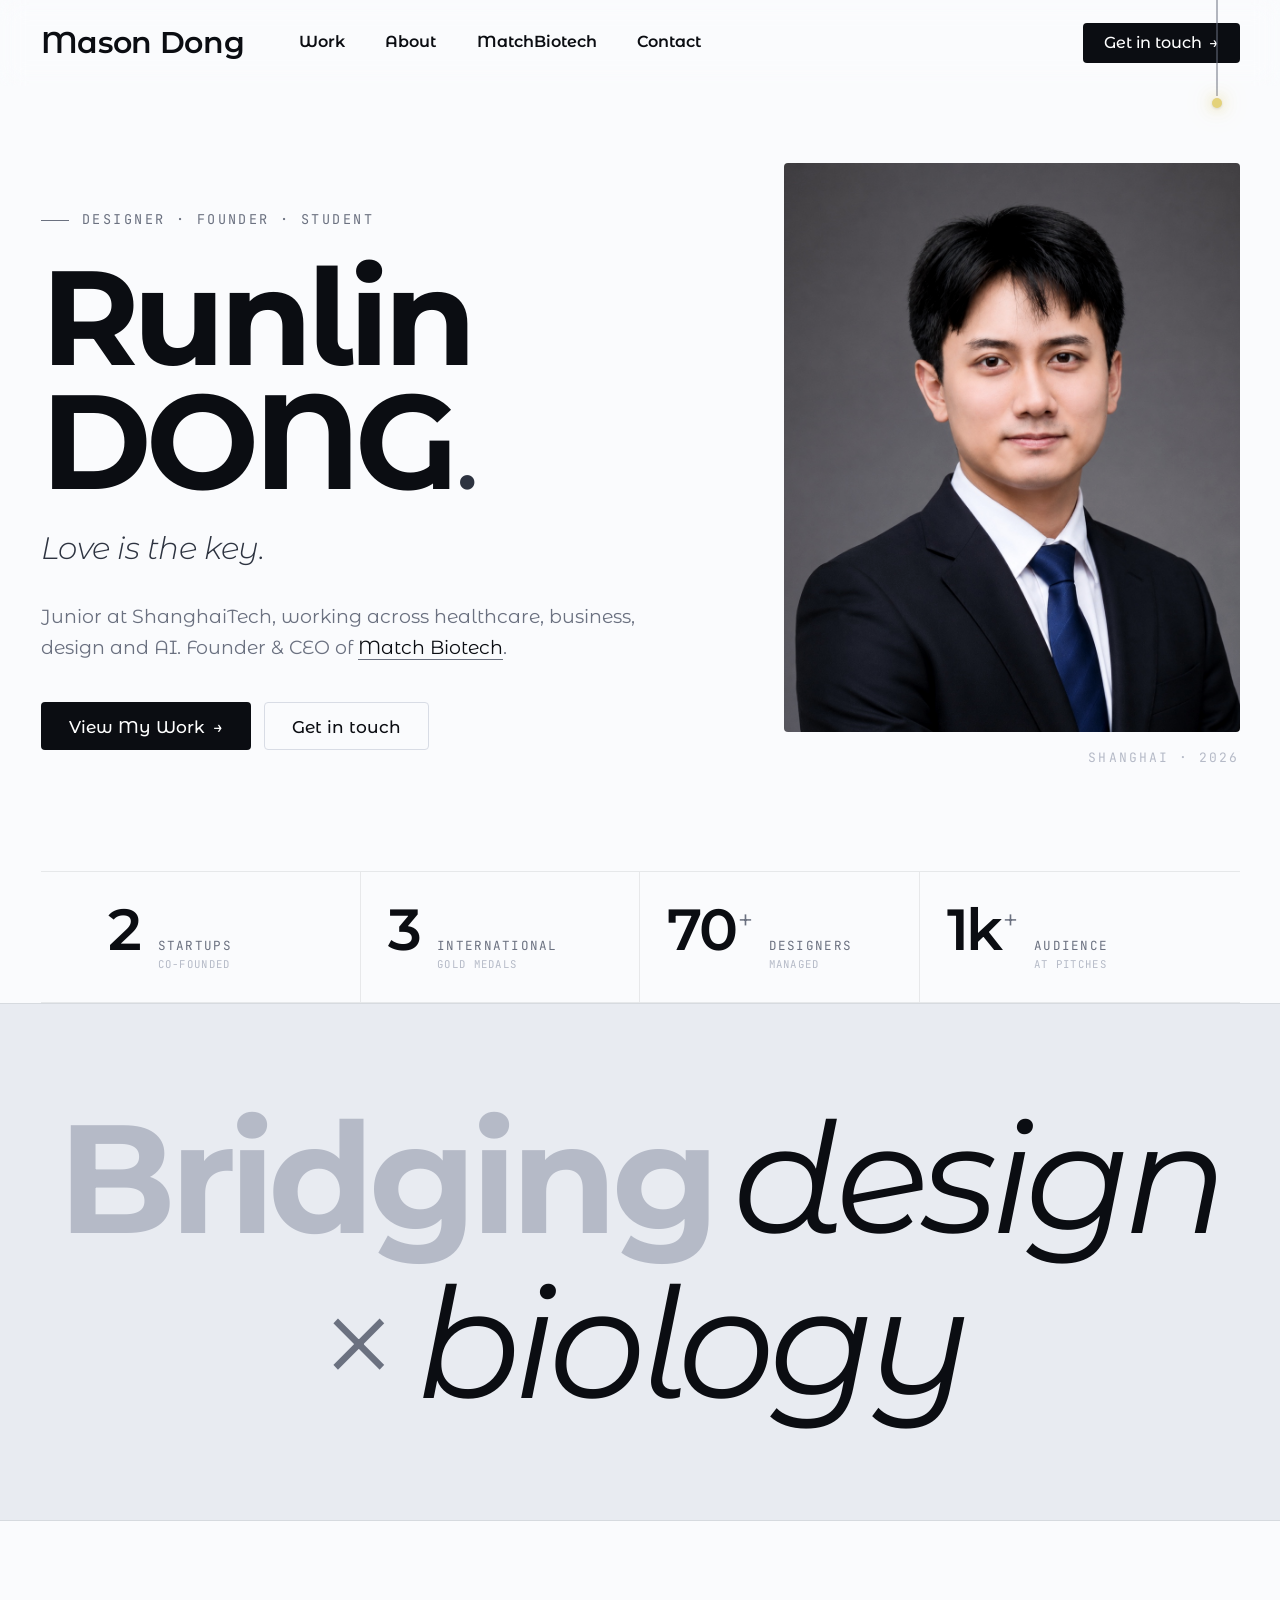
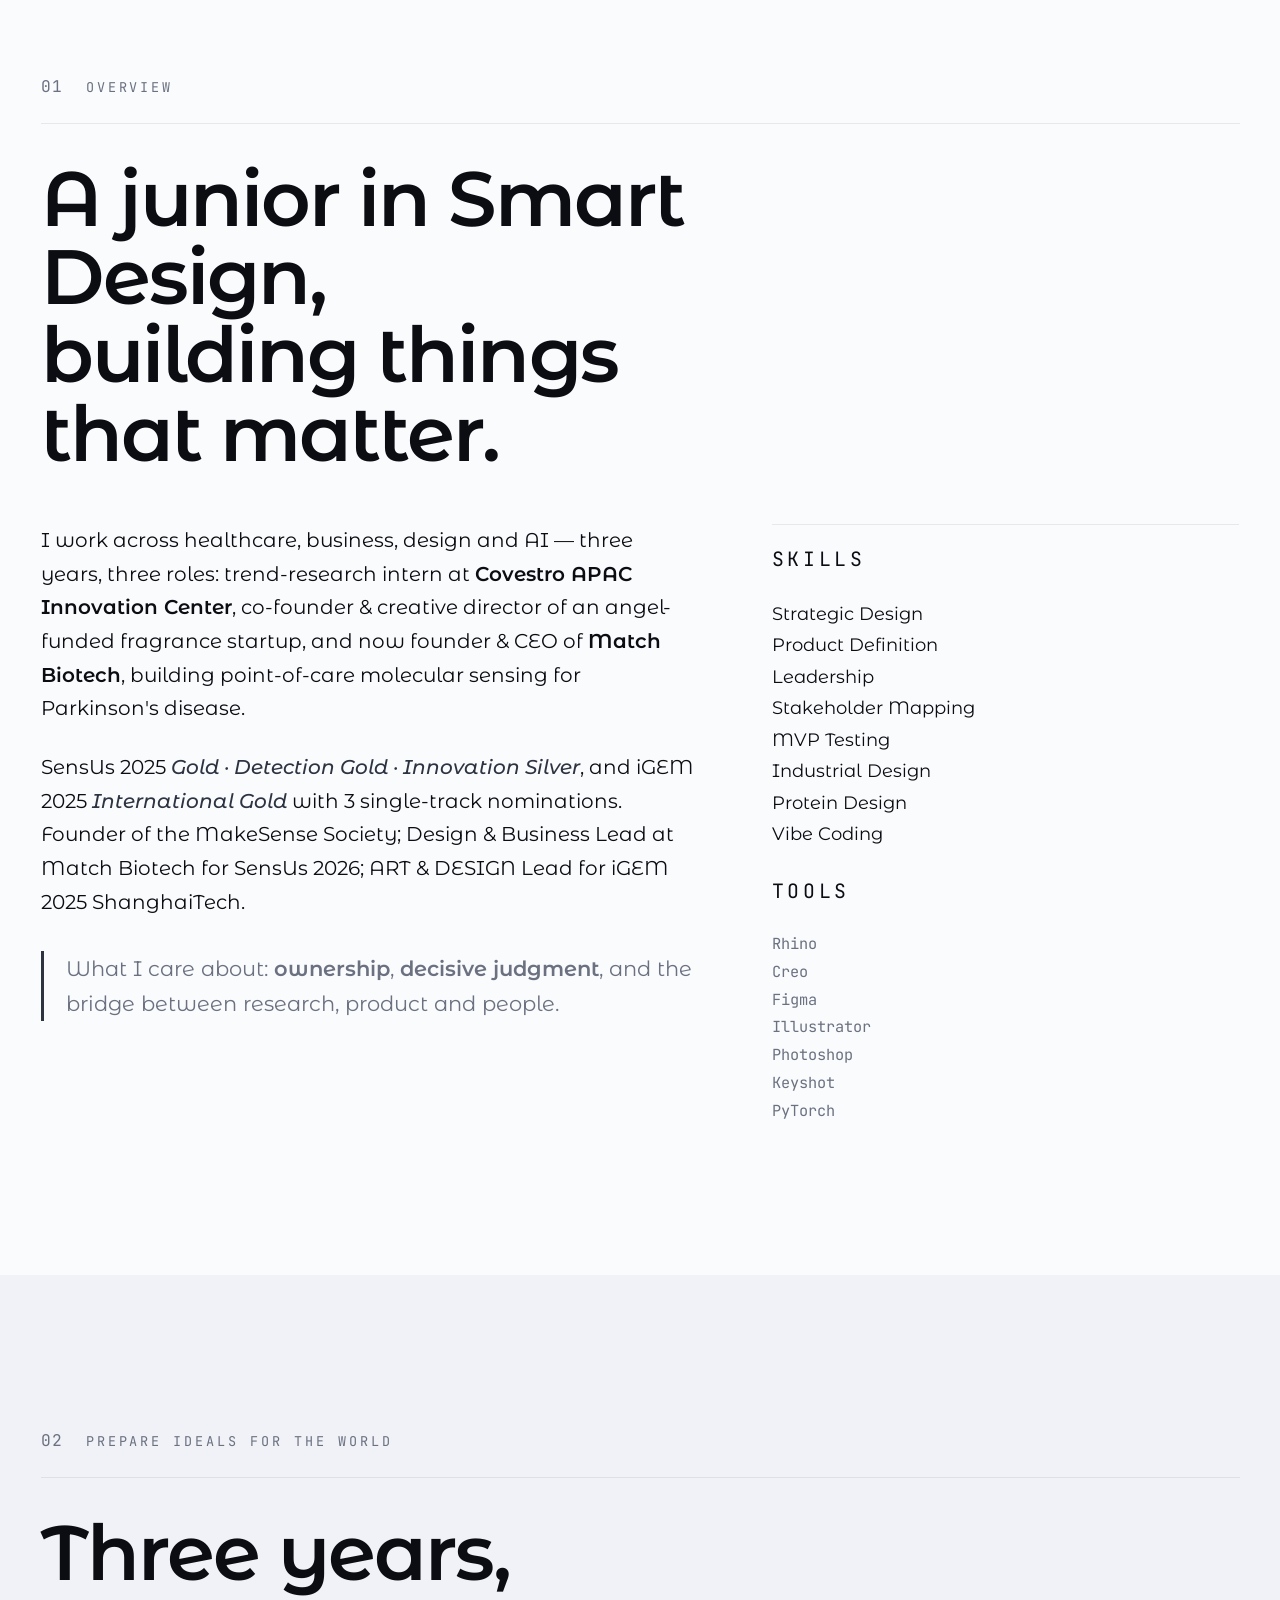
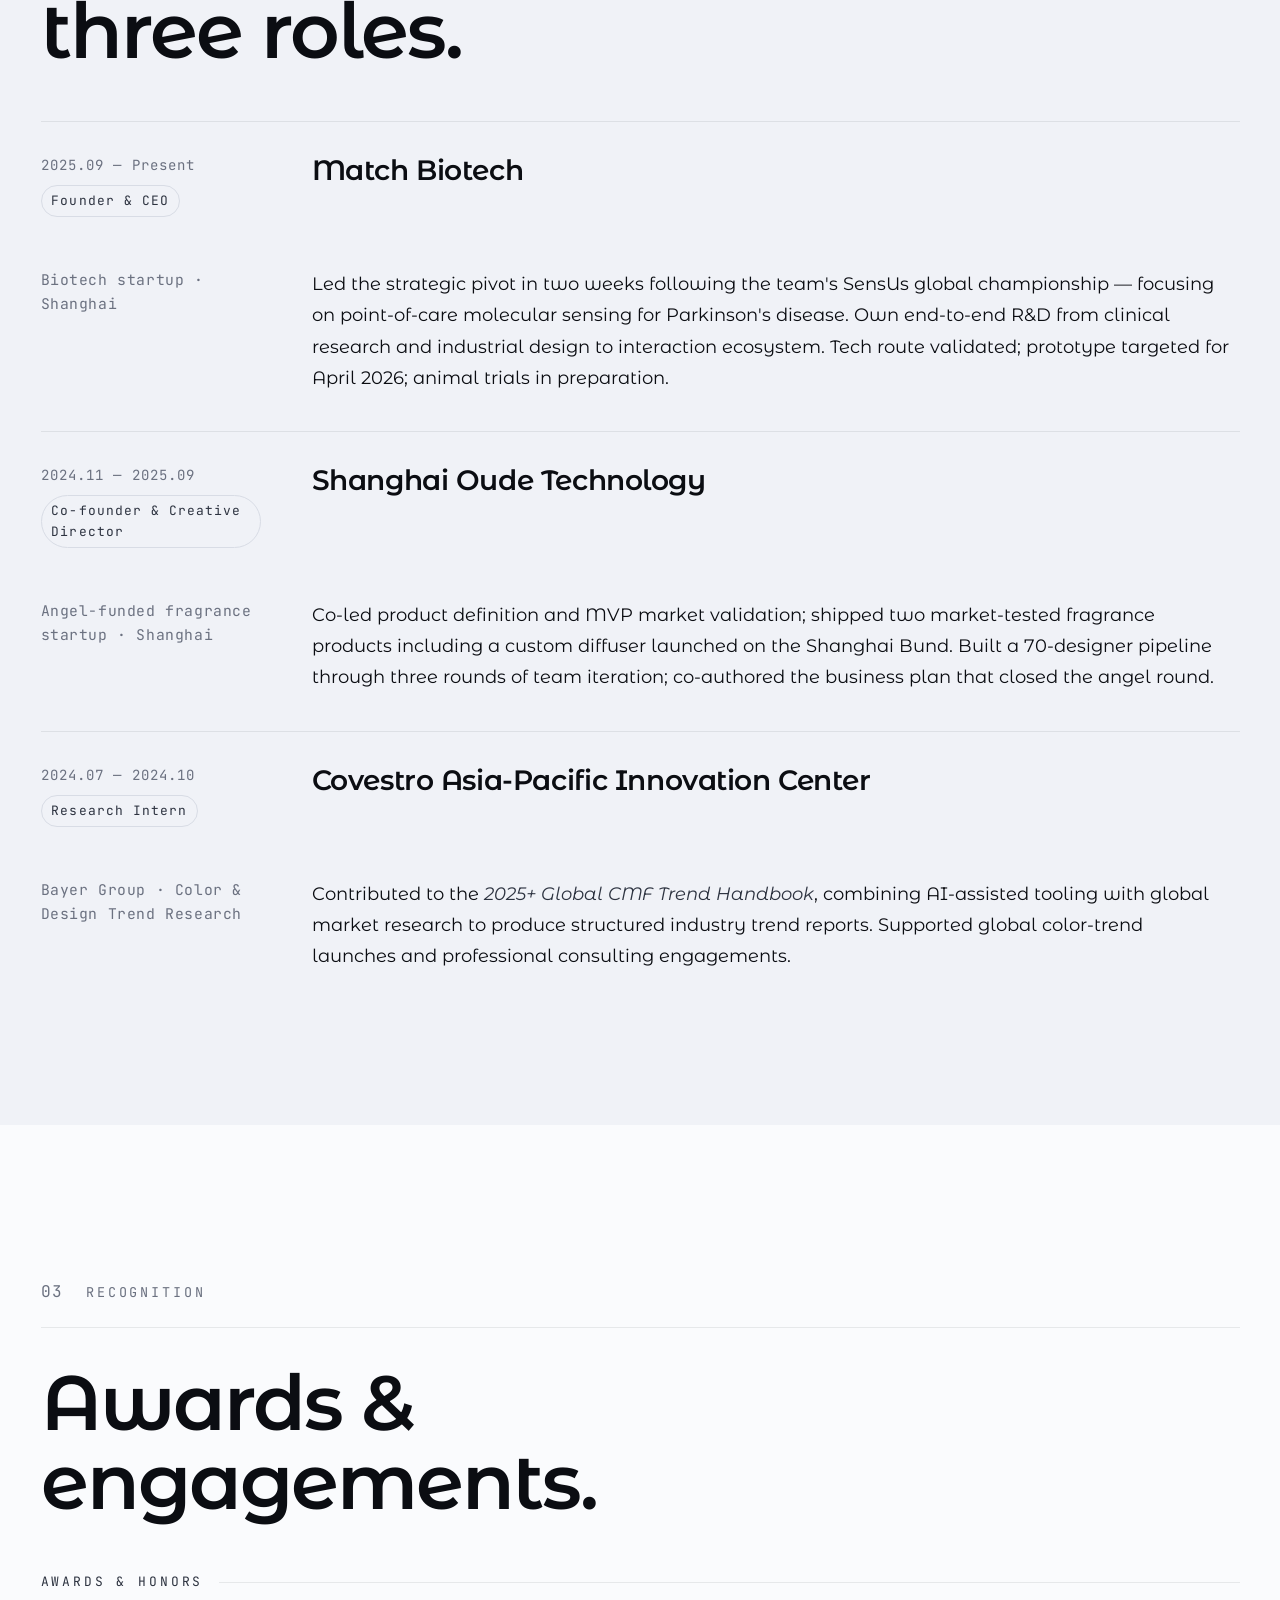
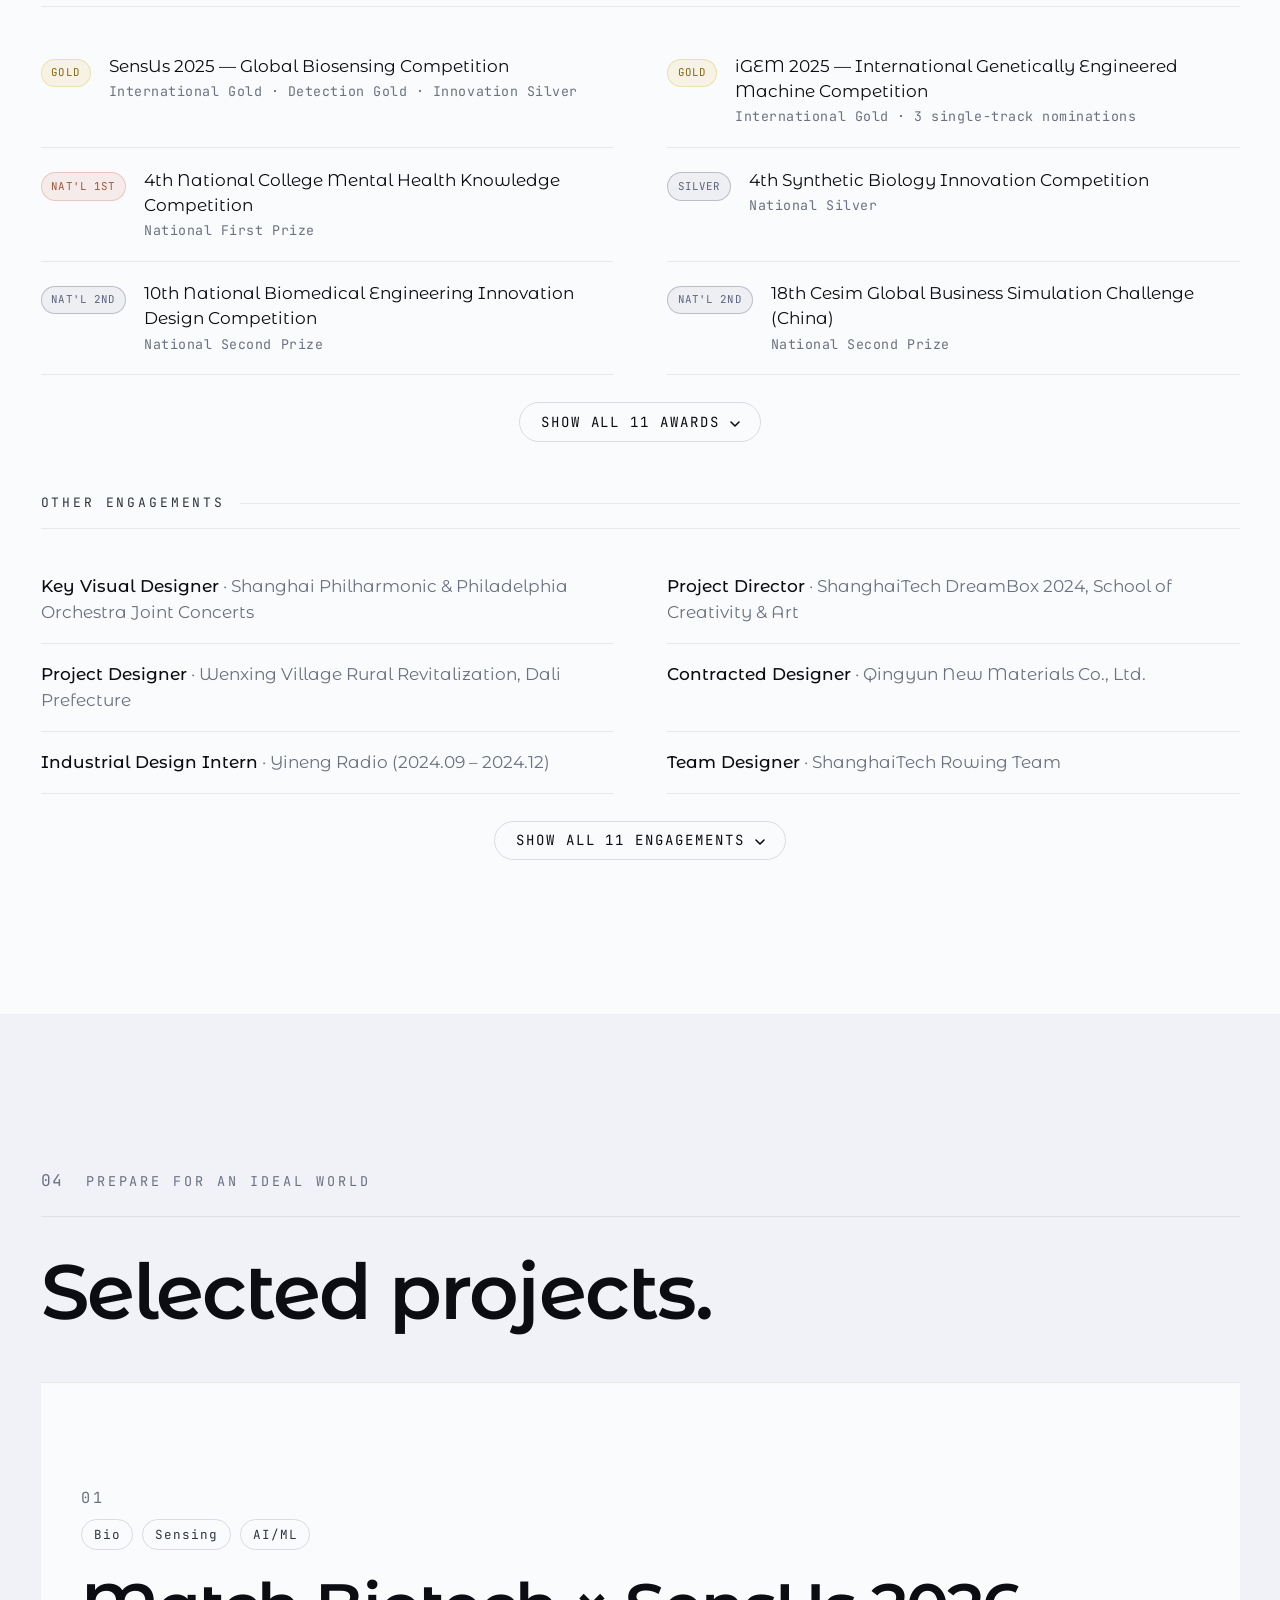
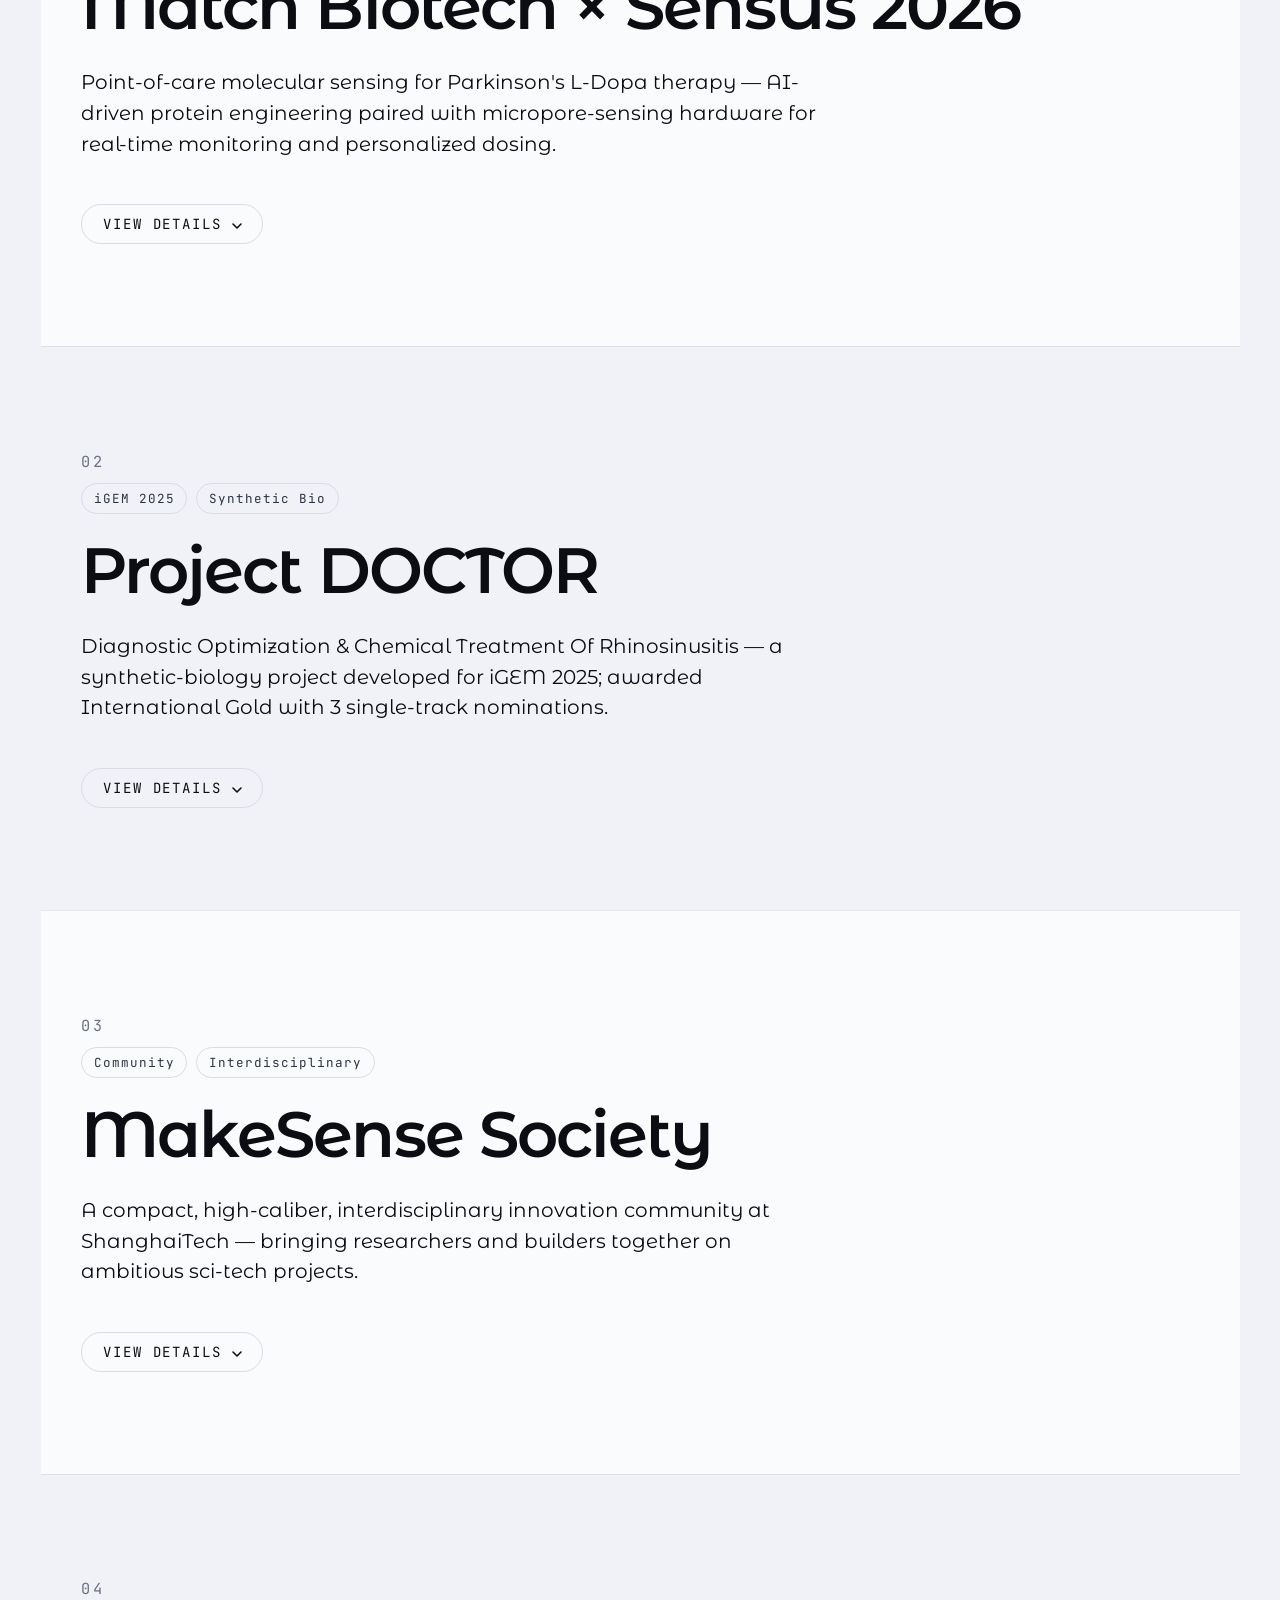
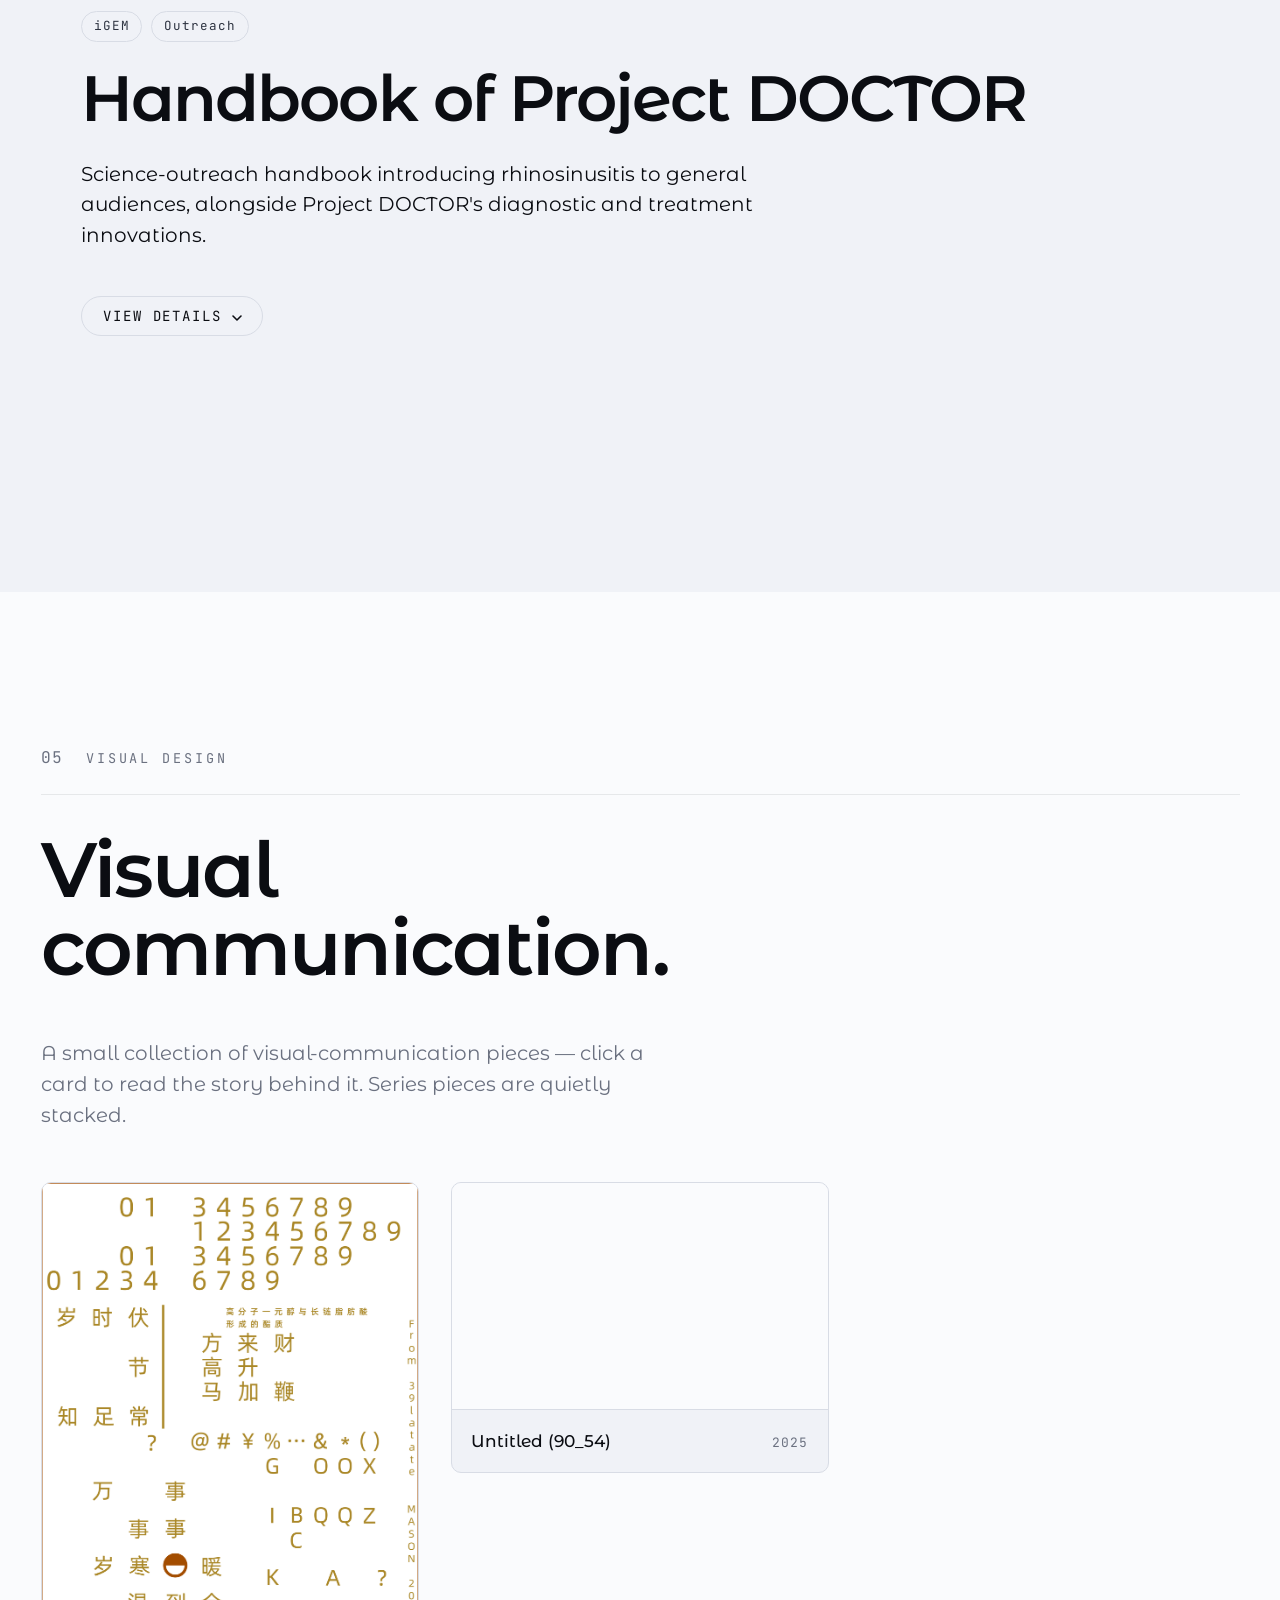
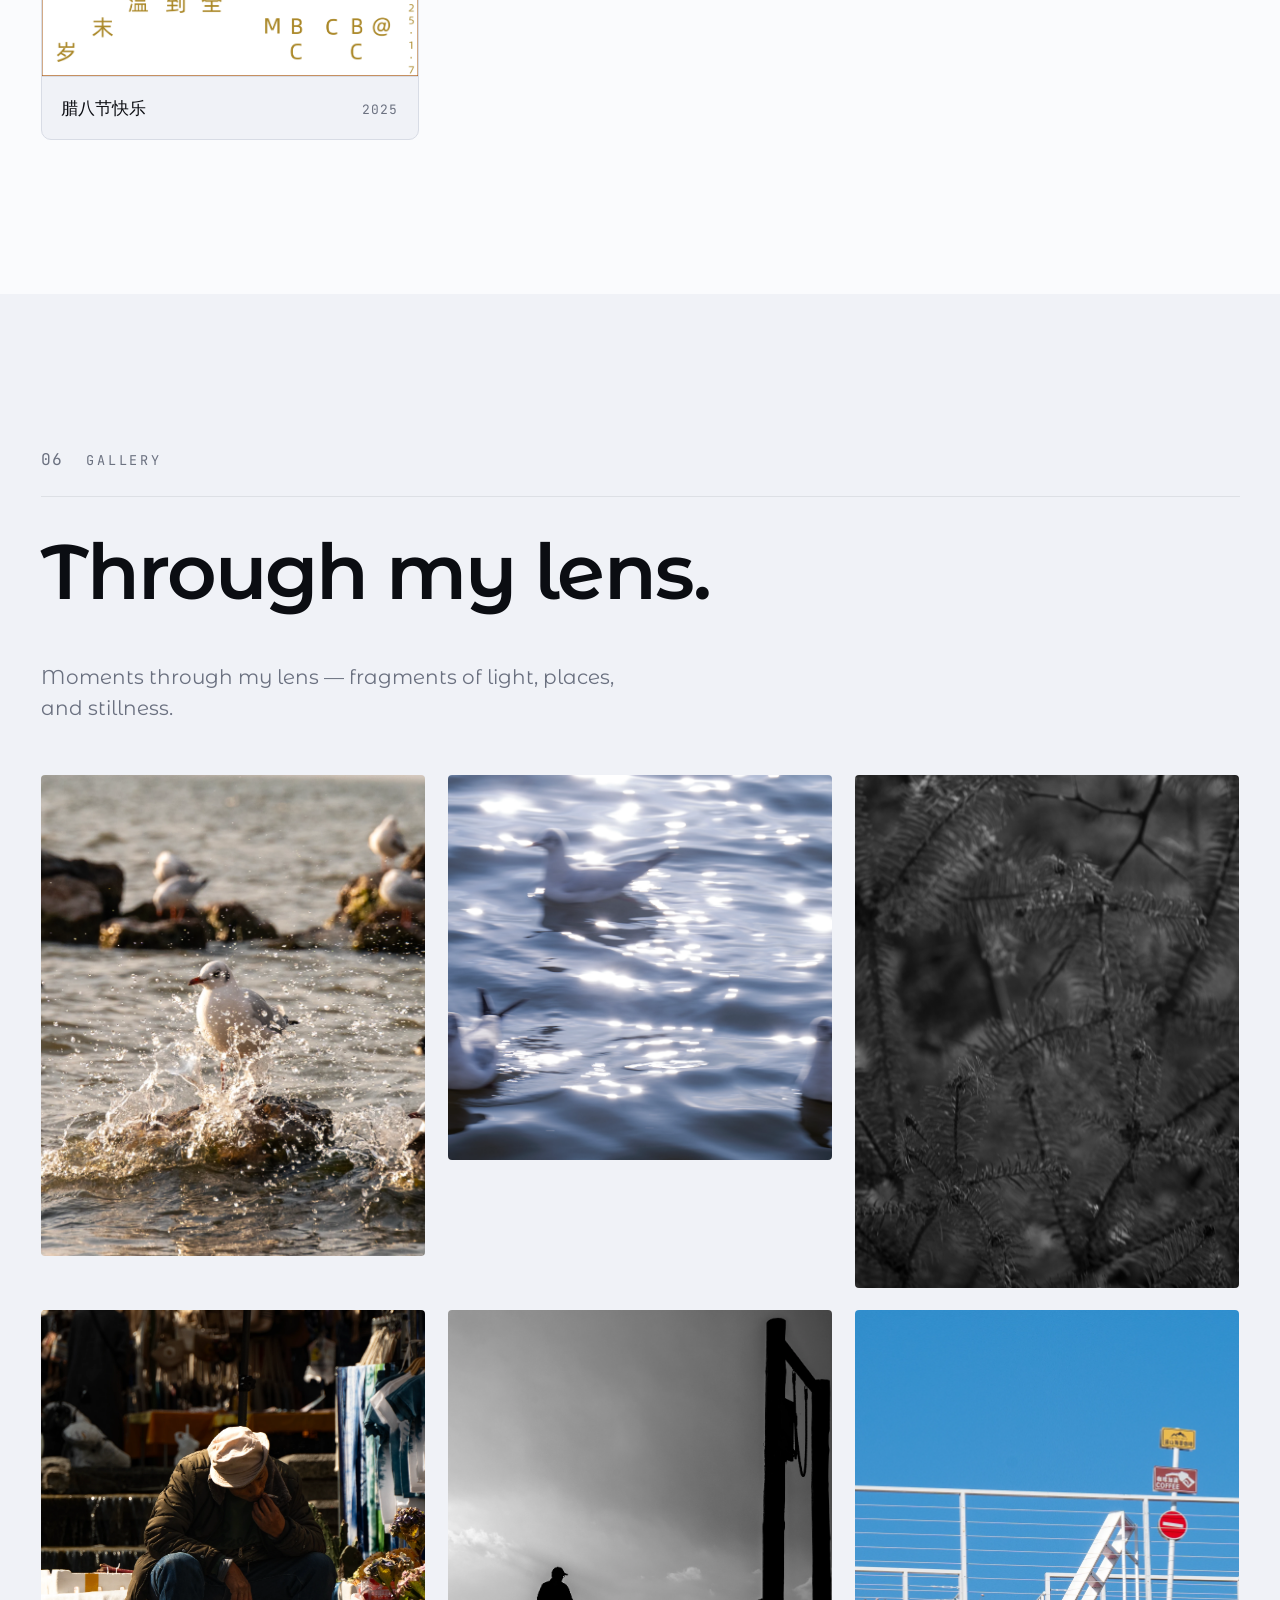
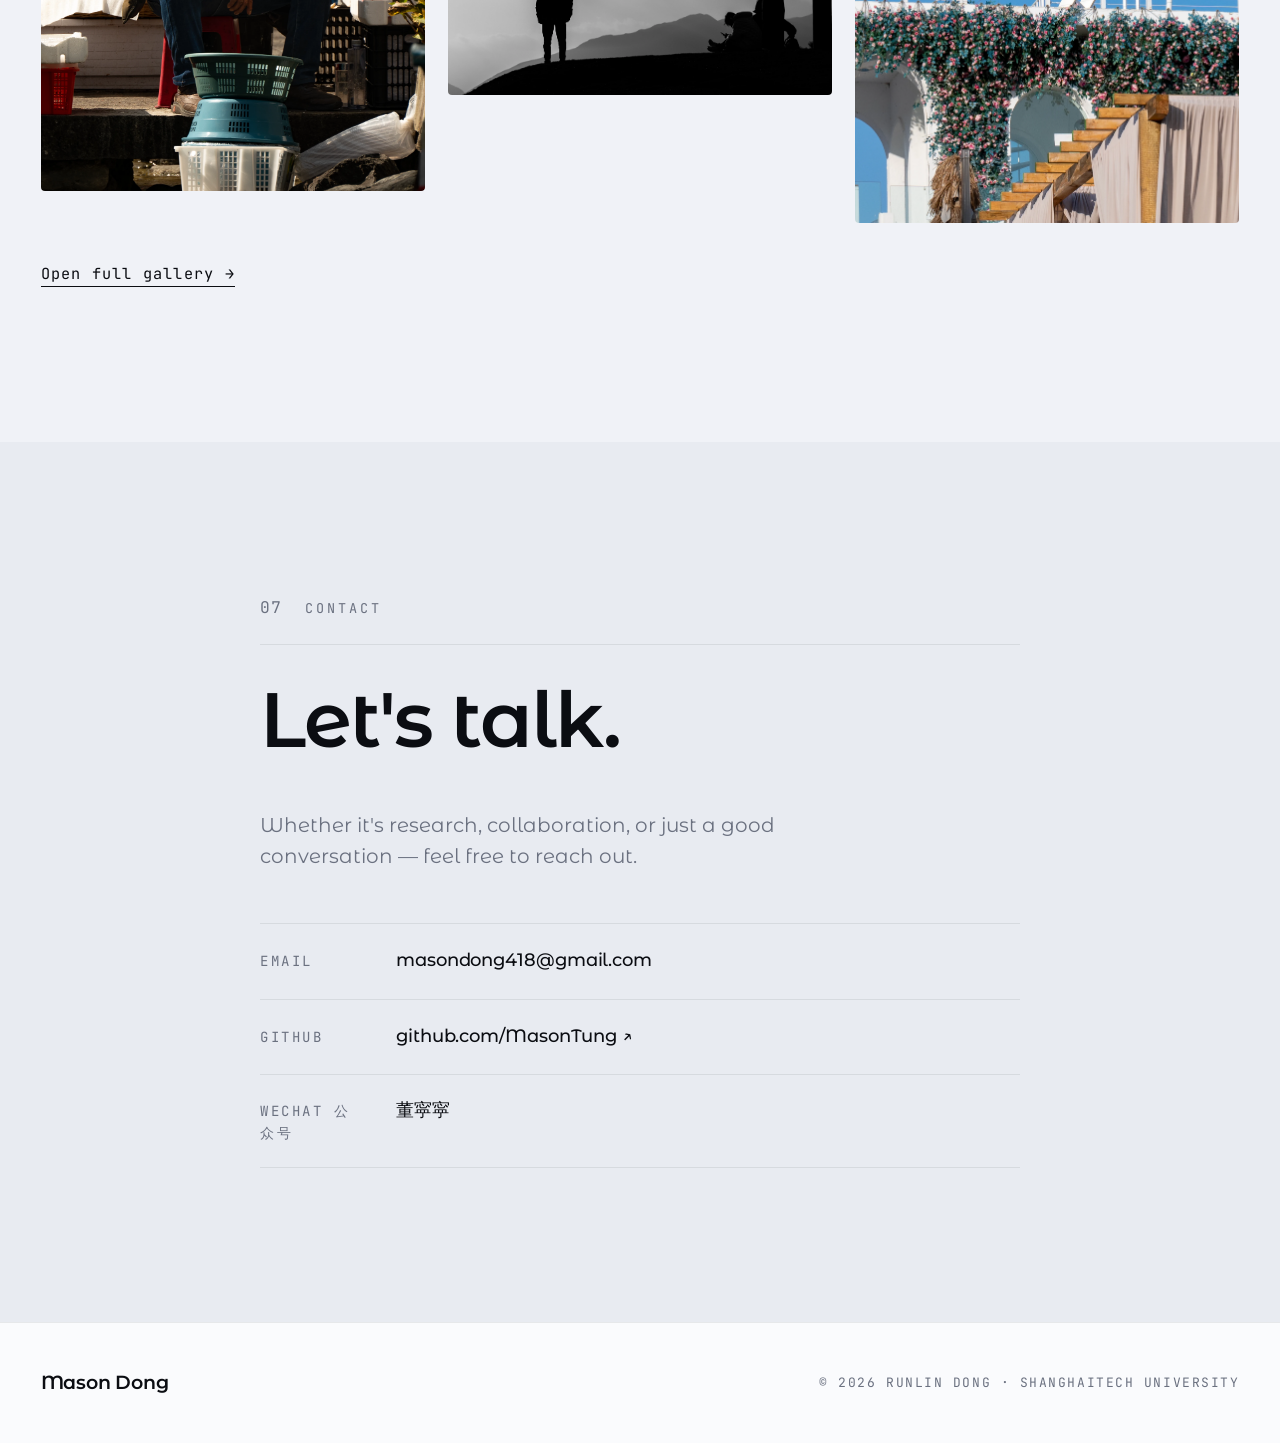
==== index.html @ 2402ae2a "refactor: remove page-load reveal overlay and update chapter labels in index.html and styles - Elimi" ====
<!DOCTYPE html>
<html lang="en">
<head>
  <meta charset="UTF-8" />
  <meta name="viewport" content="width=device-width, initial-scale=1.0" />
  <title>Runlin DONG · Mason Dong</title>
  <link rel="icon" type="image/svg+xml" href="favicon.svg" />
  <link rel="preconnect" href="https://fonts.googleapis.com" />
  <link rel="preconnect" href="https://fonts.gstatic.com" crossorigin />
  <link rel="stylesheet" href="https://fonts.googleapis.com/css2?family=Montserrat:ital,wght@0,300;0,400;0,500;0,600;0,700;0,800;1,400;1,500;1,600&family=JetBrains+Mono:wght@400;500&display=swap" />
  <link rel="stylesheet" href="style.css" />
  <script>
    // Inline so it applies before <body> parses → no theme flash on load.
    // Order: stored preference → system preference → default 'dark'.
    (function () {
      var stored;
      try { stored = localStorage.getItem('theme'); } catch (_) {}
      var theme = stored
        || (window.matchMedia && window.matchMedia('(prefers-color-scheme: light)').matches ? 'light' : 'dark');
      document.documentElement.setAttribute('data-theme', theme);
    })();
  </script>
</head>
<body>

  <!-- Navigation -->
  <nav class="nav">
    <div class="nav-inner">
      <a href="noah-style-demo.html" class="nav-logo" title="Switch to minimal view">Mason Dong</a>

      <div class="nav-groups" id="nav-groups">
        <div class="nav-group nav-dropdown">
          <span class="nav-group-label" tabindex="0" aria-haspopup="true">Work</span>
          <ul class="nav-group-links">
            <li><a href="#work">Projects</a></li>
            <li><a href="#visual-design">Visual Design</a></li>
            <li><a href="#gallery">Gallery</a></li>
          </ul>
        </div>
        <div class="nav-group nav-dropdown">
          <span class="nav-group-label" tabindex="0" aria-haspopup="true">About</span>
          <ul class="nav-group-links">
            <li><a href="#about">Bio</a></li>
            <li><a href="#experience">Experience</a></li>
          </ul>
        </div>
        <a href="https://matchbiotech.com/" target="_blank" rel="noopener" class="nav-toplink">MatchBiotech</a>
        <a href="#contact" class="nav-toplink">Contact</a>
      </div>

      <div class="nav-actions">
        <a href="#contact" class="nav-cta">Get in touch <span aria-hidden="true">→</span></a>
        <button class="nav-toggle" id="nav-toggle" type="button"
                aria-label="Toggle menu" aria-expanded="false" aria-controls="nav-groups">
          <span class="nav-toggle-bars" aria-hidden="true"><span></span><span></span><span></span></span>
        </button>
      </div>
    </div>
  </nav>

  <!-- Pull-chain light switch — fixed top-right; click to toggle theme -->
  <button class="pull-chain" id="theme-toggle" type="button" aria-label="Toggle day/night mode">
    <span class="pull-chain-line" aria-hidden="true"></span>
    <span class="pull-chain-bead" aria-hidden="true"></span>
  </button>

  <!-- HERO: Asymmetric — left text dominant, right image bleed -->
  <section class="hero">
    <div class="hero-grid">
      <div class="hero-left">
        <p class="eyebrow">Designer · Founder · Student</p>
        <h1 class="hero-name">Runlin<br/>DONG<span class="hero-name-mark">.</span></h1>
        <p class="hero-tagline">Love is the key.</p>
        <p class="hero-sub">Junior at ShanghaiTech, working across healthcare, business, design and AI. Founder &amp; CEO of <a href="https://matchbiotech.com/" target="_blank" rel="noopener">Match Biotech</a>.</p>
        <div class="hero-actions">
          <a href="#work" class="btn-primary">View My Work <span>→</span></a>
          <a href="#contact" class="btn-ghost">Get in touch</a>
        </div>
      </div>
      <div class="hero-right">
        <div class="hero-photo-frame">
          <img src="mason-tung-avatar.jpg" alt="Runlin DONG" loading="eager" />
        </div>
        <p class="hero-photo-caption">Shanghai · 2026</p>
      </div>
    </div>

    <!-- Spec rail: real hard metrics -->
    <aside class="spec-rail" aria-label="At a glance">
      <div class="spec">
        <span class="spec-value">2</span>
        <span class="spec-label">Startups<br/><em>co-founded</em></span>
      </div>
      <div class="spec">
        <span class="spec-value">3</span>
        <span class="spec-label">International<br/><em>gold medals</em></span>
      </div>
      <div class="spec">
        <span class="spec-value">70<sup>+</sup></span>
        <span class="spec-label">Designers<br/><em>managed</em></span>
      </div>
      <div class="spec">
        <span class="spec-value">1k<sup>+</sup></span>
        <span class="spec-label">Audience<br/><em>at pitches</em></span>
      </div>
    </aside>
  </section>

  <!-- OVERSIZE WORDMARK MOMENT -->
  <section class="wordmark-strip" aria-hidden="true">
    <p class="wordmark"><span>Bridging</span> <em>design</em> <span>×</span> <em>biology</em></p>
  </section>

  <!-- 01 / OVERVIEW (About) -->
  <section class="chapter" id="about">
    <div class="chapter-inner">
      <header class="chapter-head">
        <p class="chapter-num">01</p>
        <p class="chapter-label">Overview</p>
      </header>
      <h2 class="chapter-title">A junior in Smart Design,<br/>building things that matter.</h2>
      <div class="chapter-body-grid">
        <div>
          <p>I work across healthcare, business, design and AI — three years, three roles: trend-research intern at <strong>Covestro APAC Innovation Center</strong>, co-founder &amp; creative director of an angel-funded fragrance startup, and now founder &amp; CEO of <strong>Match Biotech</strong>, building point-of-care molecular sensing for Parkinson's disease.</p>
          <p>SensUs 2025 <em>Gold · Detection Gold · Innovation Silver</em>, and iGEM 2025 <em>International Gold</em> with 3 single-track nominations. Founder of the MakeSense Society; Design &amp; Business Lead at Match Biotech for SensUs 2026; ART &amp; DESIGN Lead for iGEM 2025 ShanghaiTech.</p>
          <p class="chapter-coda">What I care about: <strong>ownership</strong>, <strong>decisive judgment</strong>, and the bridge between research, product and people.</p>
        </div>
        <aside class="chapter-sidebar">
          <p class="sidebar-label">Skills</p>
          <ul class="sidebar-list">
            <li>Strategic Design</li>
            <li>Product Definition</li>
            <li>Leadership</li>
            <li>Stakeholder Mapping</li>
            <li>MVP Testing</li>
            <li>Industrial Design</li>
            <li>Protein Design</li>
            <li>Vibe Coding</li>
          </ul>
          <p class="sidebar-label">Tools</p>
          <ul class="sidebar-list sidebar-list-mono">
            <li>Rhino</li>
            <li>Creo</li>
            <li>Figma</li>
            <li>Illustrator</li>
            <li>Photoshop</li>
            <li>Keyshot</li>
            <li>PyTorch</li>
          </ul>
        </aside>
      </div>
    </div>
  </section>

  <!-- 02 / EXPERIENCE -->
  <section class="chapter chapter-alt" id="experience">
    <div class="chapter-inner">
      <header class="chapter-head">
        <p class="chapter-num">02</p>
        <p class="chapter-label">Prepare ideals for the world</p>
      </header>
      <h2 class="chapter-title">Three years,<br/>three roles.</h2>

      <ol class="exp-timeline">
        <li class="exp-item">
          <div class="exp-meta">
            <span class="exp-date">2025.09 — Present</span>
            <span class="exp-tag">Founder &amp; CEO</span>
          </div>
          <h3 class="exp-org">Match Biotech</h3>
          <p class="exp-where">Biotech startup · Shanghai</p>
          <p class="exp-desc">Led the strategic pivot in two weeks following the team's SensUs global championship — focusing on point-of-care molecular sensing for Parkinson's disease. Own end-to-end R&amp;D from clinical research and industrial design to interaction ecosystem. Tech route validated; prototype targeted for April 2026; animal trials in preparation.</p>
        </li>
        <li class="exp-item">
          <div class="exp-meta">
            <span class="exp-date">2024.11 — 2025.09</span>
            <span class="exp-tag">Co-founder &amp; Creative Director</span>
          </div>
          <h3 class="exp-org">Shanghai Oude Technology</h3>
          <p class="exp-where">Angel-funded fragrance startup · Shanghai</p>
          <p class="exp-desc">Co-led product definition and MVP market validation; shipped two market-tested fragrance products including a custom diffuser launched on the Shanghai Bund. Built a 70-designer pipeline through three rounds of team iteration; co-authored the business plan that closed the angel round.</p>
        </li>
        <li class="exp-item">
          <div class="exp-meta">
            <span class="exp-date">2024.07 — 2024.10</span>
            <span class="exp-tag">Research Intern</span>
          </div>
          <h3 class="exp-org">Covestro Asia-Pacific Innovation Center</h3>
          <p class="exp-where">Bayer Group · Color &amp; Design Trend Research</p>
          <p class="exp-desc">Contributed to the <em>2025+ Global CMF Trend Handbook</em>, combining AI-assisted tooling with global market research to produce structured industry trend reports. Supported global color-trend launches and professional consulting engagements.</p>
        </li>
      </ol>
    </div>
  </section>

  <!-- 03 / RECOGNITION (Awards + Other Engagements) -->
  <section class="chapter" id="recognition">
    <div class="chapter-inner">
      <header class="chapter-head">
        <p class="chapter-num">03</p>
        <p class="chapter-label">Recognition</p>
      </header>
      <h2 class="chapter-title">Awards &amp;<br/>engagements.</h2>

      <!-- Awards -->
      <div class="sub-block" data-auto-collapse>
        <p class="sub-label">Awards &amp; Honors</p>
        <ul class="awards-list">
          <li><span class="medal medal-gold">Gold</span><div class="award-body"><p class="award-name">SensUs 2025 — Global Biosensing Competition</p><p class="award-meta">International Gold &middot; Detection Gold &middot; Innovation Silver</p></div></li>
          <li><span class="medal medal-gold">Gold</span><div class="award-body"><p class="award-name">iGEM 2025 — International Genetically Engineered Machine Competition</p><p class="award-meta">International Gold &middot; 3 single-track nominations</p></div></li>
          <li><span class="medal medal-first">Nat'l 1st</span><div class="award-body"><p class="award-name">4th National College Mental Health Knowledge Competition</p><p class="award-meta">National First Prize</p></div></li>
          <li><span class="medal medal-silver">Silver</span><div class="award-body"><p class="award-name">4th Synthetic Biology Innovation Competition</p><p class="award-meta">National Silver</p></div></li>
          <li><span class="medal medal-second">Nat'l 2nd</span><div class="award-body"><p class="award-name">10th National Biomedical Engineering Innovation Design Competition</p><p class="award-meta">National Second Prize</p></div></li>
          <li><span class="medal medal-second">Nat'l 2nd</span><div class="award-body"><p class="award-name">18th Cesim Global Business Simulation Challenge (China)</p><p class="award-meta">National Second Prize</p></div></li>
        </ul>
        <div class="collapse awards-list-more" id="awards-more">
          <div class="collapse-inner">
            <ul class="awards-list awards-list--continued">
              <li><span class="medal medal-second">Nat'l 2nd</span><div class="award-body"><p class="award-name">2025 National Youth Cup Art &amp; Design Competition</p><p class="award-meta">National Second Prize</p></div></li>
              <li><span class="medal medal-second">2nd</span><div class="award-body"><p class="award-name">7th ShanghaiTech Innovation &amp; Entrepreneurship Competition</p><p class="award-meta">Second Prize + 2 &times; Honorable Mention</p></div></li>
              <li><span class="medal medal-top">Top 3</span><div class="award-body"><p class="award-name">1st Qingyun National College Design Competition</p><p class="award-meta">Top 3 Finalist</p></div></li>
              <li><span class="medal medal-other">5th</span><div class="award-body"><p class="award-name">2025 Shanghai Open Rowing</p><p class="award-meta">Men's 8+ 4.2 km Pursuit &middot; 5th place</p></div></li>
              <li><span class="medal medal-other">Hon.</span><div class="award-body"><p class="award-name">ShanghaiTech Innovation &amp; Entrepreneurship Sci-pop Competition</p><p class="award-meta">Honorable Mention</p></div></li>
            </ul>
          </div>
        </div>
        <div class="collapse-toggle-row">
          <button type="button" class="collapse-toggle" data-collapse-toggle
                  aria-controls="awards-more" aria-expanded="false">
            <span data-label-collapsed>Show all 11 awards</span>
            <span data-label-expanded>Show fewer</span>
            <span class="collapse-toggle-chevron" aria-hidden="true">
              <svg viewBox="0 0 12 12" width="12" height="12" fill="none" stroke="currentColor" stroke-width="1.6" stroke-linecap="round" stroke-linejoin="round"><polyline points="2 4 6 8 10 4"/></svg>
            </span>
          </button>
        </div>
      </div>

      <!-- Other Engagements -->
      <div class="sub-block" data-auto-collapse>
        <p class="sub-label">Other Engagements</p>
        <ul class="other-list">
          <li><span>Key Visual Designer</span> &middot; Shanghai Philharmonic &amp; Philadelphia Orchestra Joint Concerts</li>
          <li><span>Project Director</span> &middot; ShanghaiTech DreamBox 2024, School of Creativity &amp; Art</li>
          <li><span>Project Designer</span> &middot; Wenxing Village Rural Revitalization, Dali Prefecture</li>
          <li><span>Contracted Designer</span> &middot; Qingyun New Materials Co., Ltd.</li>
          <li><span>Industrial Design Intern</span> &middot; Yineng Radio (2024.09 – 2024.12)</li>
          <li><span>Team Designer</span> &middot; ShanghaiTech Rowing Team</li>
        </ul>
        <div class="collapse other-list-more" id="other-more">
          <div class="collapse-inner">
            <ul class="other-list other-list--continued">
              <li><span>League Branch Secretary</span> &middot; Dadao College Joint 2023 Cohort (2024 Shanghai Outstanding League Branch)</li>
              <li><span>Research Grant Recipient</span> &middot; ShanghaiTech "Future Materials Innovation Class"</li>
              <li><span>Future Catalyst Program · Participant</span> &middot; Shanghai Bank × ShanghaiTech Innovation Incubator</li>
              <li><span>Public Speaking &amp; Executive Presentations</span> &middot; audiences from dozens to 1,000+, top pitch score on multiple occasions</li>
              <li><span>Student Representative</span> &middot; College of Creativity &amp; Art Opening Ceremony (2023, 2024)</li>
            </ul>
          </div>
        </div>
        <div class="collapse-toggle-row">
          <button type="button" class="collapse-toggle" data-collapse-toggle
                  aria-controls="other-more" aria-expanded="false">
            <span data-label-collapsed>Show all 11 engagements</span>
            <span data-label-expanded>Show fewer</span>
            <span class="collapse-toggle-chevron" aria-hidden="true">
              <svg viewBox="0 0 12 12" width="12" height="12" fill="none" stroke="currentColor" stroke-width="1.6" stroke-linecap="round" stroke-linejoin="round"><polyline points="2 4 6 8 10 4"/></svg>
            </span>
          </button>
        </div>
      </div>
    </div>
  </section>

  <!-- 04 / SELECTED WORK — chapter format per project -->
  <section class="chapter chapter-alt" id="work">
    <div class="chapter-inner">
      <header class="chapter-head">
        <p class="chapter-num">04</p>
        <p class="chapter-label">Prepare for an ideal world</p>
      </header>
      <h2 class="chapter-title">Selected projects.</h2>
    </div>

    <!-- Project 01: Match Biotech -->
    <article class="project">
      <div class="project-inner">
        <p class="project-num">01</p>
        <p class="project-tags"><span>Bio</span><span>Sensing</span><span>AI/ML</span></p>
        <h3 class="project-title">Match Biotech × SensUs 2026</h3>
        <p class="project-lede">Point-of-care molecular sensing for Parkinson's L-Dopa therapy — AI-driven protein engineering paired with micropore-sensing hardware for real-time monitoring and personalized dosing.</p>
        <button type="button" class="project-expand" data-collapse-toggle
                aria-controls="proj-01-detail" aria-expanded="false">
          <span data-label-collapsed>View details</span>
          <span data-label-expanded>Hide details</span>
          <span class="project-expand-chevron" aria-hidden="true">
            <svg viewBox="0 0 12 12" width="12" height="12" fill="none" stroke="currentColor" stroke-width="1.6" stroke-linecap="round" stroke-linejoin="round"><polyline points="2 4 6 8 10 4"/></svg>
          </span>
        </button>
        <div class="collapse project-detail-wrap" id="proj-01-detail">
          <div class="collapse-inner">
            <div class="project-meta">
              <div><span class="meta-label">Role</span><span class="meta-value">Founder &amp; CEO</span></div>
              <div><span class="meta-label">Year</span><span class="meta-value">2025–</span></div>
              <div><span class="meta-label">Status</span><span class="meta-value">Prototype Apr 2026</span></div>
              <div><span class="meta-label">Link</span><a class="meta-value" href="https://matchbiotech.com/" target="_blank" rel="noopener">matchbiotech.com →</a></div>
            </div>
            <div class="project-gallery project-gallery-2">
              <div class="proj-img proj-placeholder">
                <span class="proj-placeholder-label">Prototype · placeholder</span>
              </div>
              <div class="proj-img proj-placeholder proj-placeholder-alt">
                <span class="proj-placeholder-label">Team · placeholder</span>
              </div>
            </div>
          </div>
        </div>
      </div>
    </article>

    <!-- Project 02: Project DOCTOR -->
    <article class="project project-alt">
      <div class="project-inner">
        <p class="project-num">02</p>
        <p class="project-tags"><span>iGEM 2025</span><span>Synthetic Bio</span></p>
        <h3 class="project-title">Project DOCTOR</h3>
        <p class="project-lede">Diagnostic Optimization &amp; Chemical Treatment Of Rhinosinusitis — a synthetic-biology project developed for iGEM 2025; awarded International Gold with 3 single-track nominations.</p>
        <button type="button" class="project-expand" data-collapse-toggle
                aria-controls="proj-02-detail" aria-expanded="false">
          <span data-label-collapsed>View details</span>
          <span data-label-expanded>Hide details</span>
          <span class="project-expand-chevron" aria-hidden="true">
            <svg viewBox="0 0 12 12" width="12" height="12" fill="none" stroke="currentColor" stroke-width="1.6" stroke-linecap="round" stroke-linejoin="round"><polyline points="2 4 6 8 10 4"/></svg>
          </span>
        </button>
        <div class="collapse project-detail-wrap" id="proj-02-detail">
          <div class="collapse-inner">
            <div class="project-meta">
              <div><span class="meta-label">Role</span><span class="meta-value">ART &amp; DESIGN Lead</span></div>
              <div><span class="meta-label">Year</span><span class="meta-value">2025</span></div>
              <div><span class="meta-label">Award</span><span class="meta-value">International Gold</span></div>
              <div><span class="meta-label">Link</span><a class="meta-value" href="https://2025.igem.wiki/shanghaitech-china/index.html" target="_blank" rel="noopener">2025.igem.wiki →</a></div>
            </div>
            <div class="project-gallery project-gallery-2">
              <div class="proj-img proj-placeholder">
                <span class="proj-placeholder-label">Wiki cover · placeholder</span>
              </div>
              <div class="proj-img proj-placeholder proj-placeholder-alt">
                <span class="proj-placeholder-label">Team photo · placeholder</span>
              </div>
            </div>
          </div>
        </div>
      </div>
    </article>

    <!-- Project 03: MakeSense Society -->
    <article class="project">
      <div class="project-inner">
        <p class="project-num">03</p>
        <p class="project-tags"><span>Community</span><span>Interdisciplinary</span></p>
        <h3 class="project-title">MakeSense Society</h3>
        <p class="project-lede">A compact, high-caliber, interdisciplinary innovation community at ShanghaiTech — bringing researchers and builders together on ambitious sci-tech projects.</p>
        <button type="button" class="project-expand" data-collapse-toggle
                aria-controls="proj-03-detail" aria-expanded="false">
          <span data-label-collapsed>View details</span>
          <span data-label-expanded>Hide details</span>
          <span class="project-expand-chevron" aria-hidden="true">
            <svg viewBox="0 0 12 12" width="12" height="12" fill="none" stroke="currentColor" stroke-width="1.6" stroke-linecap="round" stroke-linejoin="round"><polyline points="2 4 6 8 10 4"/></svg>
          </span>
        </button>
        <div class="collapse project-detail-wrap" id="proj-03-detail">
          <div class="collapse-inner">
            <div class="project-meta">
              <div><span class="meta-label">Role</span><span class="meta-value">Founder</span></div>
              <div><span class="meta-label">Year</span><span class="meta-value">2025–</span></div>
              <div><span class="meta-label">Members</span><span class="meta-value">Interdisciplinary</span></div>
              <div><span class="meta-label">Link</span><a class="meta-value" href="https://www.sohu.com/a/934091809_121124378" target="_blank" rel="noopener">Coverage →</a></div>
            </div>
          </div>
        </div>
      </div>
    </article>

    <!-- Project 04: Handbook -->
    <article class="project project-alt">
      <div class="project-inner">
        <p class="project-num">04</p>
        <p class="project-tags"><span>iGEM</span><span>Outreach</span></p>
        <h3 class="project-title">Handbook of Project DOCTOR</h3>
        <p class="project-lede">Science-outreach handbook introducing rhinosinusitis to general audiences, alongside Project DOCTOR's diagnostic and treatment innovations.</p>
        <button type="button" class="project-expand" data-collapse-toggle
                aria-controls="proj-04-detail" aria-expanded="false">
          <span data-label-collapsed>View details</span>
          <span data-label-expanded>Hide details</span>
          <span class="project-expand-chevron" aria-hidden="true">
            <svg viewBox="0 0 12 12" width="12" height="12" fill="none" stroke="currentColor" stroke-width="1.6" stroke-linecap="round" stroke-linejoin="round"><polyline points="2 4 6 8 10 4"/></svg>
          </span>
        </button>
        <div class="collapse project-detail-wrap" id="proj-04-detail">
          <div class="collapse-inner">
            <div class="project-meta">
              <div><span class="meta-label">Role</span><span class="meta-value">Editorial &amp; Design</span></div>
              <div><span class="meta-label">Year</span><span class="meta-value">2025</span></div>
              <div><span class="meta-label">Format</span><span class="meta-value">PDF handbook</span></div>
              <div><span class="meta-label">Link</span><a class="meta-value" href="#" target="_blank" rel="noopener">Read →</a></div>
            </div>
          </div>
        </div>
      </div>
    </article>
  </section>

  <!-- 05 / VISUAL DESIGN -->
  <section class="chapter" id="visual-design">
    <div class="chapter-inner">
      <header class="chapter-head">
        <p class="chapter-num">05</p>
        <p class="chapter-label">Visual Design</p>
      </header>
      <h2 class="chapter-title">Visual<br/>communication.</h2>
      <p class="chapter-lede">A small collection of visual-communication pieces — click a card to read the story behind it. Series pieces are quietly stacked.</p>

      <div class="vd-grid" id="vd-grid">
        <article class="vd-item">
          <button class="vd-thumb" type="button" aria-expanded="false">
            <img src="Visual%20Design/%E8%85%8A%E5%85%AB%E8%8A%82%E5%BF%AB%E4%B9%90.png" alt="腊八节快乐"
                 width="6871" height="8993" loading="lazy" decoding="async" />
            <span class="vd-caption">
              <span class="vd-title">腊八节快乐</span>
              <span class="vd-year">2025</span>
            </span>
          </button>
          <script type="application/json" class="vd-data">{
            "title": "腊八节快乐",
            "year": "2025",
            "meta": "Designer · Self-initiated · Holiday Key Visual",
            "brief": "A warm, traditional take on Laba Festival — a steamed-bowl typographic poster honoring the eight-grain harvest.",
            "body": [
              "Laba (腊八) is the eighth day of the twelfth lunar month, traditionally celebrated with a porridge of eight grains. The poster reframes that ritual as an editorial type composition: warm earthy palette, ceremonial centering, restrained ornament.",
              "Goal was to feel both grounded and contemporary — modern Chinese typography that still nods to folk craft. Custom kerning on the title; small auxiliary marks reference steam, grain, and ladle."
            ]
          }</script>
        </article>

        <article class="vd-item">
          <button class="vd-thumb" type="button" aria-expanded="false">
            <img src="Visual%20Design/90_54-1.png" alt="Visual Design 90_54"
                 width="2700" height="1620" loading="lazy" decoding="async" />
            <span class="vd-caption">
              <span class="vd-title">Untitled (90_54)</span>
              <span class="vd-year">2025</span>
            </span>
          </button>
          <script type="application/json" class="vd-data">{
            "title": "Untitled (90_54)",
            "year": "2025",
            "meta": "Designer · Personal Study · Poster",
            "brief": "Replace with a one-sentence summary of what this piece is about.",
            "body": [
              "First paragraph: context — what was the brief, the occasion, or the question that started this piece?",
              "Second paragraph: process — references, iterations, what was tried and discarded.",
              "Third paragraph: outcome — what the final piece does, where it lived, and how it was received."
            ]
          }</script>
        </article>
      </div>

      <!--
        TIP — to turn any piece into a multi-chapter series, replace its
        <script type="application/json"> with the schema below. The card
        automatically gets the stacked-paper effect and the expand panel
        renders each chapter in turn:

        {
          "title": "Series Title",
          "year": "2025",
          "meta": "Designer · Series · 3 chapters",
          "brief": "One-sentence summary of the whole series.",
          "chapters": [
            { "image": "Visual%20Design/ch1.png",
              "alt": "Chapter 1",
              "title": "Ch.01 — Subtitle",
              "body": ["paragraph 1", "paragraph 2"] },
            { "image": "Visual%20Design/ch2.png",
              "alt": "Chapter 2",
              "title": "Ch.02 — Subtitle",
              "body": ["paragraph 1"] }
          ]
        }
      -->
    </div>
  </section>

  <!-- 06 / GALLERY -->
  <section class="chapter chapter-alt" id="gallery">
    <div class="chapter-inner">
      <header class="chapter-head">
        <p class="chapter-num">06</p>
        <p class="chapter-label">Gallery</p>
      </header>
      <h2 class="chapter-title">Through my lens.</h2>
      <p class="chapter-lede">Moments through my lens — fragments of light, places, and stillness.</p>

      <div class="gallery-grid">
        <figure><img src="Gallery/DSC_1375.webp" alt="" loading="lazy" /></figure>
        <figure><img src="Gallery/29-1.webp" alt="" loading="lazy" /></figure>
        <figure><img src="Gallery/30-1.webp" alt="" loading="lazy" /></figure>
        <figure><img src="Gallery/31-1.webp" alt="" loading="lazy" /></figure>
        <figure><img src="Gallery/32-1.webp" alt="" loading="lazy" /></figure>
        <figure><img src="Gallery/33-1.webp" alt="" loading="lazy" /></figure>
      </div>

      <p class="chapter-cta-row">
        <a href="#" class="link-arrow">Open full gallery →</a>
      </p>
    </div>
  </section>

  <!-- 07 / CONTACT -->
  <section class="chapter chapter-contact" id="contact">
    <div class="chapter-inner chapter-inner-narrow">
      <header class="chapter-head">
        <p class="chapter-num">07</p>
        <p class="chapter-label">Contact</p>
      </header>
      <h2 class="chapter-title">Let's talk.</h2>
      <p class="chapter-lede">Whether it's research, collaboration, or just a good conversation — feel free to reach out.</p>

      <ul class="contact-list">
        <li><span class="contact-label">Email</span><a href="mailto:masondong418@gmail.com">masondong418@gmail.com</a></li>
        <li><span class="contact-label">GitHub</span><a href="https://github.com/MasonTung" target="_blank" rel="noopener">github.com/MasonTung ↗</a></li>
        <li>
          <span class="contact-label">WeChat 公众号</span>
          <button type="button" class="contact-link contact-wechat" data-wechat="董寜寜" title="Click to copy">
            董寜寜 <span class="contact-copy-hint" aria-hidden="true">click to copy</span>
          </button>
        </li>
      </ul>

      <div class="toast" id="toast" role="status" aria-live="polite"></div>
    </div>
  </section>

  <!-- Lightbox -->
  <div class="lightbox" id="lightbox" aria-hidden="true">
    <button class="lightbox-close" id="lightbox-close" aria-label="Close">&times;</button>
    <button class="lightbox-nav lightbox-prev" id="lightbox-prev" aria-label="Previous">
      <svg viewBox="0 0 24 24" fill="none" stroke="currentColor" stroke-width="2" stroke-linecap="round" stroke-linejoin="round" width="22" height="22">
        <polyline points="15 18 9 12 15 6"/>
      </svg>
    </button>
    <button class="lightbox-nav lightbox-next" id="lightbox-next" aria-label="Next">
      <svg viewBox="0 0 24 24" fill="none" stroke="currentColor" stroke-width="2" stroke-linecap="round" stroke-linejoin="round" width="22" height="22">
        <polyline points="9 18 15 12 9 6"/>
      </svg>
    </button>
    <figure class="lightbox-stage">
      <img src="" alt="" class="lightbox-img" id="lightbox-img" />
    </figure>
    <div class="lightbox-counter" id="lightbox-counter">1 / 1</div>
  </div>

  <!-- Footer -->
  <footer class="footer">
    <div class="footer-inner">
      <span class="footer-logo">Mason Dong</span>
      <span class="footer-meta">© 2026 Runlin DONG · ShanghaiTech University</span>
    </div>
  </footer>

  <script src="app.js" defer></script>
</body>
</html>
---- style.css ----
/* ===========================
   DEMO LAYOUT — Opal-style redesign
   Self-contained. Does not depend on style.css.
=========================== */

*, *::before, *::after { box-sizing: border-box; margin: 0; padding: 0; }

:root {
  /* Cool mono palette — same family as production but darkened a touch for chapter contrast */
  --bg:                 #0B0D12;
  --bg-alt:             #14171F;   /* +5% lift for chapter alternation */
  --bg-deep:            #060709;   /* deepest tone for wordmark strip */
  --surface:            #1A1D25;
  --border:             #2A2F3B;
  --border-soft:        rgba(255,255,255,0.06);
  --text:               #F4F6FA;
  --text-rgb:           244, 246, 250;
  --text-muted:         #8A91A2;
  --text-faint:         #4B5161;
  --accent:             #C7CDDB;
  --accent-rgb:         199, 205, 219;
  --accent-bright:      #FFFFFF;
  --on-accent-bright:   #0B0D12;

  --font-sans: 'Montserrat', 'Inter', 'Helvetica Neue', Arial, sans-serif;
  --font-mono: 'JetBrains Mono', 'Fira Code', monospace;

  --radius: 4px;
  --transition: 0.2s ease;

  /* Container widths — Opal scale */
  --w-wide:  1440px;
  --w-mid:   1100px;
  --w-narrow: 760px;

  /* Section vertical rhythm — generous like Opal */
  --pad-section-y: clamp(6rem, 12vw, 14rem);
}

[data-theme="light"] {
  --bg:                 #FAFBFD;
  --bg-alt:             #F0F2F7;
  --bg-deep:            #E8EBF1;
  --surface:            #FFFFFF;
  --border:             #D8DCE5;
  --border-soft:        rgba(11,13,18,0.08);
  --text:               #0B0D12;
  --text-rgb:           11, 13, 18;
  --text-muted:         #6B7180;
  --text-faint:         #B5BAC7;
  --accent:             #2D3340;
  --accent-rgb:         45, 51, 64;
  --accent-bright:      #0B0D12;
  --on-accent-bright:   #FFFFFF;
}

html {
  font-size: 112.5%;       /* 16 → 18px */
  scroll-behavior: smooth;
  scroll-padding-top: 110px;
}

/* Visible-only focus ring for keyboard users — pointer clicks stay clean */
:focus { outline: none; }
:focus-visible {
  outline: 2px solid var(--accent-bright);
  outline-offset: 3px;
  border-radius: 2px;
}
.btn-primary:focus-visible,
.btn-ghost:focus-visible,
.nav-cta:focus-visible {
  outline-offset: 4px;
}

/* Honor the user's motion preference globally */
@media (prefers-reduced-motion: reduce) {
  html { scroll-behavior: auto; }
  *, *::before, *::after {
    animation-duration: 0.001ms !important;
    animation-iteration-count: 1 !important;
    transition-duration: 0.001ms !important;
    scroll-behavior: auto !important;
  }
}

body {
  background: var(--bg);
  color: var(--text);
  font-family: var(--font-sans);
  font-size: 1rem;
  line-height: 1.6;
  font-weight: 400;
  -webkit-font-smoothing: antialiased;
  text-rendering: optimizeLegibility;
  font-feature-settings: "kern" 1, "liga" 1, "ss01" 1;
  transition: background-color 0.3s ease, color 0.3s ease;
}

a { color: inherit; text-decoration: none; }

img { max-width: 100%; display: block; }

/* ===========================
   Nav (Opal-style)
=========================== */
.nav {
  position: sticky;
  top: 0;
  z-index: 100;
  background: rgba(11, 13, 18, 0);
  backdrop-filter: blur(12px);
  -webkit-backdrop-filter: blur(12px);
  transition: background 0.3s ease, border-color 0.3s ease;
  border-bottom: 1px solid transparent;
}
.nav.scrolled {
  background: rgba(11, 13, 18, 0.78);
  border-bottom-color: var(--border-soft);
}
[data-theme="light"] .nav.scrolled {
  background: rgba(250, 251, 253, 0.92);
}

.nav-inner {
  max-width: var(--w-wide);
  margin: 0 auto;
  padding: 1.25rem 2.25rem;
  display: flex;
  align-items: center;
  gap: 3rem;
}

.nav-logo {
  font-size: 1.65rem;
  font-weight: 600;
  color: var(--text);
  letter-spacing: -0.01em;
  line-height: 1;
  white-space: nowrap;
  flex-shrink: 0;
  transition: opacity 0.2s ease;
}
.nav-logo:hover { opacity: 0.6; }

.nav-groups {
  display: flex;
  align-items: center;
  gap: 2.25rem;
}

.nav-group {
  position: relative;
  display: flex;
  flex-direction: column;
}

.nav-group-label,
.nav-toplink {
  font-size: 0.875rem;
  font-weight: 600;
  color: var(--text);
  line-height: 1.4;
  white-space: nowrap;
  cursor: pointer;
  transition: opacity var(--transition);
}
.nav-toplink:hover,
.nav-dropdown:hover .nav-group-label,
.nav-dropdown:focus-within .nav-group-label {
  opacity: 0.65;
}

/* Dropdown panel — hidden by default; pops down on hover/focus */
.nav-dropdown .nav-group-links {
  position: absolute;
  top: calc(100% + 0.6rem);
  left: -0.75rem;
  list-style: none;
  display: flex;
  flex-direction: column;
  min-width: 160px;
  padding: 0.55rem 0.85rem;
  background: rgba(11, 13, 18, 0.92);
  backdrop-filter: blur(14px);
  -webkit-backdrop-filter: blur(14px);
  border: 1px solid var(--border-soft);
  border-radius: var(--radius);
  box-shadow: 0 14px 32px -16px rgba(0, 0, 0, 0.55);
  opacity: 0;
  visibility: hidden;
  transform: translateY(-4px);
  transition: opacity 0.18s ease, transform 0.18s ease, visibility 0.18s;
  pointer-events: none;
}
[data-theme="light"] .nav-dropdown .nav-group-links {
  background: rgba(250, 251, 253, 0.95);
  box-shadow: 0 14px 32px -16px rgba(11, 13, 18, 0.18);
}

.nav-dropdown:hover .nav-group-links,
.nav-dropdown:focus-within .nav-group-links {
  opacity: 1;
  visibility: visible;
  transform: translateY(0);
  pointer-events: auto;
}

.nav-group-links a {
  display: inline-block;
  font-size: 0.875rem;
  height: 26px;
  line-height: 26px;
  color: var(--text);
  opacity: 0.6;
  transition: opacity var(--transition);
}
.nav-group-links a:hover { opacity: 1; }

.nav-actions {
  margin-left: auto;
  display: flex;
  align-items: center;
  gap: 0.55rem;
  flex-shrink: 0;
}

.nav-cta {
  display: inline-flex;
  align-items: center;
  height: 40px;
  padding: 0 1.1rem;
  font-size: 0.875rem;
  font-weight: 500;
  background: var(--accent-bright);
  color: var(--on-accent-bright);
  border: 1px solid transparent;
  border-radius: var(--radius);
  transition: all var(--transition);
}
.nav-cta:hover {
  background: transparent;
  color: var(--text);
  border-color: var(--text);
}
.nav-cta span { margin-left: 0.4rem; }

.nav-toggle {
  background: none;
  border: 1px solid var(--border);
  border-radius: var(--radius);
  color: var(--text-muted);
  cursor: pointer;
  width: 40px;
  height: 40px;
  display: flex;
  align-items: center;
  justify-content: center;
  transition: color var(--transition), border-color var(--transition);
}
.nav-toggle:hover { color: var(--text); border-color: var(--text-muted); }

/* ===========================
   Pull-chain light switch — hangs from the top-right of the viewport.
   Click pulls the bead down with a spring bounce; theme toggles mid-animation.
   In light mode the bead picks up a warm halo, suggesting the lamp is lit.
=========================== */
.pull-chain {
  position: fixed;
  top: 0;
  right: 2.75rem;
  z-index: 150;
  width: 28px;
  height: 118px;
  background: none;
  border: none;
  padding: 0;
  cursor: pointer;
  -webkit-tap-highlight-color: transparent;
}
.pull-chain-line {
  position: absolute;
  top: 0;
  left: 50%;
  width: 1px;
  height: 96px;
  background: var(--text-muted);
  transform: translateX(-50%);
  transform-origin: top center;
  transition: height 380ms cubic-bezier(0.34, 1.56, 0.64, 1),
              background-color var(--transition);
}
.pull-chain-bead {
  position: absolute;
  top: 98px;
  left: 50%;
  width: 10px;
  height: 10px;
  margin-left: -5px;
  border-radius: 50%;
  background: #E4D27A;
  box-shadow: 0 1px 3px rgba(0, 0, 0, 0.35);
  transition: top 380ms cubic-bezier(0.34, 1.56, 0.64, 1),
              transform var(--transition),
              box-shadow 600ms ease;
}
.pull-chain:hover .pull-chain-bead {
  transform: scale(1.18);
}
.pull-chain:hover .pull-chain-line {
  background: var(--text);
}
/* Active pull — bead drops, line stretches, then springs back */
.pull-chain.is-pulling .pull-chain-line { height: 116px; }
.pull-chain.is-pulling .pull-chain-bead { top: 118px; }

/* "Lamp on" in light mode — warm halo around the bead */
[data-theme="light"] .pull-chain-bead {
  box-shadow:
    0 0 14px rgba(228, 210, 122, 0.85),
    0 0 28px rgba(228, 210, 122, 0.45),
    0 1px 3px rgba(0, 0, 0, 0.15);
}
.pull-chain:focus-visible {
  outline: 2px solid var(--accent-bright);
  outline-offset: 4px;
  border-radius: 4px;
}

@media (max-width: 760px) {
  .pull-chain {
    right: 4.25rem;        /* clear the hamburger button */
    height: 92px;
  }
  .pull-chain-line { height: 72px; }
  .pull-chain-bead { top: 74px; }
  .pull-chain.is-pulling .pull-chain-line { height: 90px; }
  .pull-chain.is-pulling .pull-chain-bead { top: 92px; }
}

/* Hamburger — only visible on mobile (see breakpoint below) */
.nav-toggle { display: none; }
.nav-toggle-bars {
  width: 18px;
  height: 12px;
  position: relative;
  display: block;
}
.nav-toggle-bars span {
  position: absolute;
  left: 0;
  width: 100%;
  height: 1.5px;
  background: currentColor;
  transition: transform var(--transition), opacity var(--transition), top var(--transition);
}
.nav-toggle-bars span:nth-child(1) { top: 0; }
.nav-toggle-bars span:nth-child(2) { top: 50%; transform: translateY(-50%); }
.nav-toggle-bars span:nth-child(3) { top: 100%; transform: translateY(-100%); }
.nav-toggle[aria-expanded="true"] .nav-toggle-bars span:nth-child(1) {
  top: 50%; transform: translateY(-50%) rotate(45deg);
}
.nav-toggle[aria-expanded="true"] .nav-toggle-bars span:nth-child(2) { opacity: 0; }
.nav-toggle[aria-expanded="true"] .nav-toggle-bars span:nth-child(3) {
  top: 50%; transform: translateY(-50%) rotate(-45deg);
}

/* ===========================
   HERO — Asymmetric
=========================== */
.hero {
  position: relative;
  padding: clamp(3rem, 6vw, 6rem) 2.25rem 0;
  background: var(--bg);
}

.hero-grid {
  max-width: var(--w-wide);
  margin: 0 auto;
  display: flex;
  justify-content: space-between;
  align-items: flex-end;
  gap: 1.5rem;
  min-height: 70vh;
  padding-bottom: clamp(4rem, 8vw, 8rem);
}
.hero-left  { flex: 0 1 auto; max-width: 54%; }
.hero-right { flex: 0 1 auto; max-width: 38%; min-width: 240px; }

.hero-left {
  display: flex;
  flex-direction: column;
  gap: 1.4rem;
  padding-bottom: 1rem;
}

.eyebrow {
  font-family: var(--font-mono);
  font-size: 0.75rem;
  letter-spacing: 0.18em;
  text-transform: uppercase;
  color: var(--text-muted);
  display: flex;
  align-items: center;
  gap: 0.75rem;
}
.eyebrow::before {
  content: "";
  width: 28px;
  height: 1px;
  background: var(--text-muted);
}

.hero-name {
  font-size: clamp(4rem, 10.5vw, 9.5rem);
  font-weight: 700;
  line-height: 0.92;
  letter-spacing: -0.04em;
  color: var(--text);
}
.hero-name-mark {
  color: var(--accent);
  font-weight: 400;
}

.hero-tagline {
  font-size: clamp(1.4rem, 2.4vw, 2.1rem);
  font-style: italic;
  font-weight: 300;
  color: var(--accent);
  line-height: 1.25;
  letter-spacing: -0.015em;
}

.hero-sub {
  font-size: 1.05rem;
  line-height: 1.65;
  color: var(--text-muted);
  max-width: 32em;
  margin-top: 0.5rem;
}
.hero-sub a {
  color: var(--text);
  border-bottom: 1px solid var(--text-muted);
  transition: border-color var(--transition);
}
.hero-sub a:hover { border-color: var(--accent-bright); }

.hero-actions {
  display: flex;
  gap: 0.75rem;
  flex-wrap: wrap;
  margin-top: 0.75rem;
}

.btn-primary, .btn-ghost {
  display: inline-flex;
  align-items: center;
  gap: 0.5rem;
  height: 48px;
  padding: 0 1.5rem;
  font-size: 0.95rem;
  font-weight: 500;
  border-radius: var(--radius);
  border: 1px solid transparent;
  transition: all var(--transition);
}
.btn-primary {
  background: var(--accent-bright);
  color: var(--on-accent-bright);
}
.btn-primary:hover {
  background: transparent;
  color: var(--text);
  border-color: var(--text);
}
.btn-ghost {
  background: transparent;
  color: var(--text);
  border-color: var(--border);
}
.btn-ghost:hover {
  background: var(--text);
  color: var(--bg);
  border-color: var(--text);
}

/* Hero right */
.hero-right {
  position: relative;
  align-self: end;
}
.hero-photo-frame {
  position: relative;
  aspect-ratio: 4 / 5;
  border-radius: var(--radius);
  overflow: hidden;
  background: var(--surface);
}
.hero-photo-frame img {
  width: 100%;
  height: 100%;
  object-fit: cover;
  object-position: center top;
  filter: grayscale(8%) contrast(1.02);
  transition: filter var(--transition), transform 4s ease;
}
.hero-photo-frame:hover img {
  filter: grayscale(0%);
  transform: scale(1.03);
}
.hero-photo-caption {
  font-family: var(--font-mono);
  font-size: 0.72rem;
  letter-spacing: 0.16em;
  text-transform: uppercase;
  color: var(--text-faint);
  margin-top: 0.85rem;
  text-align: right;
}

/* ===========================
   Spec rail — horizontal under hero
=========================== */
.spec-rail {
  max-width: var(--w-wide);
  margin: 0 auto;
  padding: 0 2.25rem;
  display: grid;
  grid-template-columns: repeat(4, 1fr);
  gap: 0;
  border-top: 1px solid var(--border-soft);
  border-bottom: 1px solid var(--border-soft);
}

.spec {
  display: flex;
  align-items: baseline;
  gap: 1rem;
  padding: 1.6rem 1.5rem;
  border-right: 1px solid var(--border-soft);
}
.spec:last-child { border-right: none; }

.spec-value {
  font-size: clamp(2.6rem, 4.5vw, 4rem);
  font-weight: 600;
  letter-spacing: -0.04em;
  line-height: 1;
  color: var(--text);
}
.spec-value sup {
  font-size: 0.45em;
  font-weight: 400;
  color: var(--text-muted);
  margin-left: 0.1em;
}

.spec-label {
  font-family: var(--font-mono);
  font-size: 0.7rem;
  line-height: 1.45;
  letter-spacing: 0.1em;
  text-transform: uppercase;
  color: var(--text-muted);
}
.spec-label em {
  font-style: normal;
  color: var(--text-faint);
  font-size: 0.85em;
}

/* ===========================
   Oversize wordmark moment
=========================== */
.wordmark-strip {
  background: var(--bg-deep);
  padding: clamp(4rem, 8vw, 9rem) 2.25rem;
  border-top: 1px solid var(--border-soft);
  border-bottom: 1px solid var(--border-soft);
  overflow: hidden;
}
.wordmark {
  max-width: var(--w-wide);
  margin: 0 auto;
  text-align: center;
  font-size: clamp(2.8rem, 12vw, 11rem);
  font-weight: 700;
  line-height: 0.95;
  letter-spacing: -0.04em;
  color: var(--text-faint);
  white-space: nowrap;
  display: flex;
  align-items: baseline;
  justify-content: center;
  gap: clamp(0.5rem, 1.5vw, 1.5rem);
  flex-wrap: wrap;
}
.wordmark em {
  font-style: italic;
  font-weight: 400;
  color: var(--text);
}
.wordmark span:nth-child(3) {
  font-weight: 300;
  color: var(--text-muted);
}

/* ===========================
   Chapter scaffolding
=========================== */
.chapter {
  background: var(--bg);
  padding: var(--pad-section-y) 2.25rem;
  position: relative;
}
.chapter-alt {
  background: var(--bg-alt);
}

.chapter-inner {
  max-width: var(--w-wide);
  margin: 0 auto;
}
.chapter-inner-narrow {
  max-width: var(--w-narrow);
}

.chapter-head {
  display: flex;
  align-items: baseline;
  gap: 1.25rem;
  margin-bottom: 2rem;
  padding-bottom: 1.25rem;
  border-bottom: 1px solid var(--border-soft);
}

.chapter-num {
  font-family: var(--font-mono);
  font-size: 0.9rem;
  letter-spacing: 0.08em;
  color: var(--text-muted);
}

.chapter-label {
  font-family: var(--font-mono);
  font-size: 0.75rem;
  letter-spacing: 0.22em;
  text-transform: uppercase;
  color: var(--text-muted);
}

.chapter-title {
  font-size: clamp(2.5rem, 6vw, 5.5rem);
  font-weight: 600;
  letter-spacing: -0.025em;
  line-height: 1.02;
  margin-bottom: clamp(2rem, 4vw, 3.5rem);
  color: var(--text);
  max-width: 14ch;
}

.chapter-lede {
  font-size: clamp(1.1rem, 1.6vw, 1.35rem);
  color: var(--text-muted);
  max-width: 30em;
  margin-bottom: clamp(2rem, 4vw, 3.5rem);
  line-height: 1.5;
}

.chapter-body-grid {
  display: grid;
  grid-template-columns: minmax(0, 1.4fr) minmax(0, 1fr);
  gap: clamp(2rem, 6vw, 7rem);
  align-items: start;
}

.chapter-body-grid p {
  font-size: 1.1rem;
  line-height: 1.7;
  color: var(--text);
  margin-bottom: 1.4rem;
  max-width: 38em;
}
.chapter-body-grid p strong { font-weight: 600; }
.chapter-body-grid p em {
  font-style: italic;
  color: var(--accent);
  font-weight: 500;
}

.chapter-coda {
  font-size: 1.15rem !important;
  border-left: 3px solid var(--accent);
  padding-left: 1.25rem;
  margin-top: 1.75rem !important;
  color: var(--text-muted) !important;
}

/* Sidebar (Skills / Tools list) */
.chapter-sidebar {
  border-top: 1px solid var(--border-soft);
  padding-top: 1rem;
}
.sidebar-label {
  font-family: var(--font-mono);
  font-size: 0.72rem;
  letter-spacing: 0.18em;
  text-transform: uppercase;
  color: var(--text-muted);
  margin: 1.5rem 0 0.75rem;
}
.sidebar-label:first-child { margin-top: 0; }
.sidebar-list {
  list-style: none;
  display: flex;
  flex-direction: column;
  gap: 0.35rem;
}
.sidebar-list li {
  font-size: 1rem;
  color: var(--text);
  line-height: 1.4;
}
.sidebar-list-mono li {
  font-family: var(--font-mono);
  font-size: 0.85rem;
  color: var(--text-muted);
}

.chapter-cta-row {
  margin-top: 2rem;
}
.link-arrow {
  font-family: var(--font-mono);
  font-size: 0.85rem;
  letter-spacing: 0.08em;
  color: var(--text);
  border-bottom: 1px solid var(--text);
  padding-bottom: 2px;
  transition: opacity var(--transition);
}
.link-arrow:hover { opacity: 0.6; }

/* ===========================
   Experience timeline
=========================== */
.exp-timeline {
  list-style: none;
  display: grid;
  gap: clamp(1.5rem, 3vw, 2.5rem);
  counter-reset: exp;
}
.exp-item {
  display: grid;
  grid-template-columns: 220px minmax(0, 1fr);
  gap: clamp(1.5rem, 4vw, 4rem);
  padding-top: 1.75rem;
  border-top: 1px solid var(--border-soft);
}
.exp-meta {
  display: flex;
  flex-direction: column;
  gap: 0.5rem;
}
.exp-date {
  font-family: var(--font-mono);
  font-size: 0.78rem;
  letter-spacing: 0.08em;
  color: var(--text-muted);
}
.exp-tag {
  font-family: var(--font-mono);
  font-size: 0.72rem;
  letter-spacing: 0.08em;
  color: var(--accent);
  padding: 0.25rem 0.55rem;
  border: 1px solid var(--border);
  border-radius: 100px;
  align-self: flex-start;
}
.exp-org {
  font-size: clamp(1.4rem, 2.2vw, 2rem);
  font-weight: 600;
  letter-spacing: -0.015em;
  line-height: 1.15;
  color: var(--text);
  margin-bottom: 0.35rem;
}
.exp-where {
  font-family: var(--font-mono);
  font-size: 0.82rem;
  letter-spacing: 0.04em;
  color: var(--text-muted);
  margin-bottom: 0.85rem;
}
.exp-desc {
  font-size: 1.02rem;
  line-height: 1.7;
  color: var(--text);
  max-width: 50em;
}
.exp-desc em {
  font-style: italic;
  color: var(--accent);
}

/* ===========================
   Recognition sub-blocks (Awards + Other)
=========================== */
.sub-block {
  margin-top: clamp(2rem, 4vw, 3rem);
}

.sub-label {
  font-family: var(--font-mono);
  font-size: 0.72rem;
  letter-spacing: 0.22em;
  text-transform: uppercase;
  color: var(--accent);
  margin-bottom: 1.5rem;
  padding-bottom: 0.75rem;
  border-bottom: 1px solid var(--border-soft);
  display: flex;
  align-items: center;
  gap: 0.85rem;
}
.sub-label::after {
  content: "";
  flex: 1;
  height: 1px;
  background: var(--border-soft);
}

.awards-list {
  list-style: none;
  display: grid;
  grid-template-columns: 1fr 1fr;
  gap: 0 3rem;
}
.awards-list li {
  display: flex;
  align-items: flex-start;
  gap: 1rem;
  padding: 1.1rem 0;
  border-bottom: 1px solid var(--border-soft);
}

.medal {
  font-family: var(--font-mono);
  font-size: 0.6rem;
  letter-spacing: 0.1em;
  text-transform: uppercase;
  padding: 0.25rem 0.55rem;
  border-radius: 100px;
  white-space: nowrap;
  margin-top: 0.25rem;
  flex-shrink: 0;
  background: rgba(var(--accent-rgb), 0.10);
  color: var(--accent);
  border: 1px solid rgba(var(--accent-rgb), 0.30);
}
.medal-gold {
  color: #E4D27A;
  background: rgba(228, 210, 122, 0.10);
  border-color: rgba(228, 210, 122, 0.35);
}
[data-theme="light"] .medal-gold {
  color: #876515;
  background: rgba(228, 210, 122, 0.18);
  border-color: rgba(228, 210, 122, 0.55);
}
.medal-silver,
.medal-second {
  color: #D4D8E6;
  background: rgba(212, 216, 230, 0.08);
  border-color: rgba(212, 216, 230, 0.30);
}
[data-theme="light"] .medal-silver,
[data-theme="light"] .medal-second {
  color: #5C627E;
  background: rgba(92, 98, 126, 0.08);
  border-color: rgba(92, 98, 126, 0.35);
}
.medal-first {
  color: #E0A89A;
  background: rgba(224, 168, 154, 0.12);
  border-color: rgba(224, 168, 154, 0.35);
}
[data-theme="light"] .medal-first {
  color: #A05439;
  background: rgba(224, 168, 154, 0.18);
  border-color: rgba(224, 168, 154, 0.55);
}
.medal-top, .medal-other {
  color: var(--accent);
  background: rgba(var(--accent-rgb), 0.10);
  border-color: rgba(var(--accent-rgb), 0.30);
}

.award-body { flex: 1; min-width: 0; }

.award-name {
  font-size: 0.95rem;
  color: var(--text);
  line-height: 1.45;
  margin-bottom: 0.2rem;
}

.award-meta {
  font-family: var(--font-mono);
  font-size: 0.74rem;
  letter-spacing: 0.04em;
  color: var(--text-muted);
  line-height: 1.5;
}

.other-list {
  list-style: none;
  display: grid;
  grid-template-columns: 1fr 1fr;
  gap: 0 3rem;
}
.other-list li {
  padding: 0.95rem 0;
  border-bottom: 1px solid var(--border-soft);
  font-size: 0.95rem;
  line-height: 1.55;
  color: var(--text-muted);
}
.other-list li span {
  color: var(--text);
  font-weight: 500;
}

@media (max-width: 760px) {
  .awards-list, .other-list { grid-template-columns: 1fr; }
}

/* ===========================
   Project chapter
=========================== */
.project {
  background: var(--bg);
  padding: clamp(5rem, 8vw, 10rem) 2.25rem;
  border-top: 1px solid var(--border-soft);
}
.project-alt {
  background: var(--bg-alt);
}
.project-inner {
  max-width: var(--w-wide);
  margin: 0 auto;
}

.project-num {
  font-family: var(--font-mono);
  font-size: 0.85rem;
  letter-spacing: 0.18em;
  color: var(--text-muted);
  margin-bottom: 0.5rem;
}

.project-tags {
  display: flex;
  flex-wrap: wrap;
  gap: 0.5rem;
  margin-bottom: 1.25rem;
}
.project-tags span {
  font-family: var(--font-mono);
  font-size: 0.7rem;
  letter-spacing: 0.08em;
  color: var(--accent);
  padding: 0.25rem 0.65rem;
  border: 1px solid var(--border);
  border-radius: 100px;
}

.project-title {
  font-size: clamp(2.2rem, 5vw, 4.5rem);
  font-weight: 600;
  letter-spacing: -0.03em;
  line-height: 1.05;
  margin-bottom: 1.5rem;
  color: var(--text);
}

.project-lede {
  font-size: clamp(1.1rem, 1.5vw, 1.3rem);
  line-height: 1.55;
  color: var(--text);
  max-width: 38em;
  margin-bottom: 2.5rem;
}

.project-meta {
  display: grid;
  grid-template-columns: repeat(auto-fit, minmax(180px, 1fr));
  gap: 1.5rem 2rem;
  margin-bottom: 3rem;
  padding: 1.25rem 0;
  border-top: 1px solid var(--border-soft);
  border-bottom: 1px solid var(--border-soft);
}
.project-meta > div {
  display: flex;
  flex-direction: column;
  gap: 0.35rem;
}
.meta-label {
  font-family: var(--font-mono);
  font-size: 0.7rem;
  letter-spacing: 0.18em;
  text-transform: uppercase;
  color: var(--text-muted);
}
.meta-value {
  font-size: 0.95rem;
  color: var(--text);
  font-weight: 500;
}
a.meta-value:hover { color: var(--accent); }

.project-gallery {
  display: grid;
  gap: 1.5rem;
}
.project-gallery-2 {
  grid-template-columns: 1.15fr 0.85fr;
}
.proj-img {
  aspect-ratio: 4 / 3;
  border-radius: var(--radius);
  overflow: hidden;
  background: var(--surface);
  border: 1px solid var(--border-soft);
  display: flex;
  align-items: center;
  justify-content: center;
}
.proj-placeholder {
  background:
    linear-gradient(135deg, rgba(199,205,219,0.08), rgba(199,205,219,0.02)),
    repeating-linear-gradient(45deg, transparent 0 18px, rgba(255,255,255,0.025) 18px 19px);
  position: relative;
}
.proj-placeholder-alt {
  background:
    linear-gradient(225deg, rgba(199,205,219,0.10), rgba(199,205,219,0.01)),
    repeating-linear-gradient(135deg, transparent 0 22px, rgba(255,255,255,0.02) 22px 23px);
}
.proj-placeholder-label {
  font-family: var(--font-mono);
  font-size: 0.72rem;
  letter-spacing: 0.16em;
  text-transform: uppercase;
  color: var(--text-faint);
}

/* ===========================
   Gallery
=========================== */
.gallery-grid {
  display: grid;
  grid-template-columns: repeat(3, 1fr);
  gap: 1.25rem;
  margin-bottom: 2rem;
}
.gallery-grid figure {
  overflow: hidden;
  border-radius: var(--radius);
  background: var(--surface);
}
.gallery-grid figure:nth-child(3n+1) { aspect-ratio: 4 / 5; }
.gallery-grid figure:nth-child(3n+2) { aspect-ratio: 1 / 1; }
.gallery-grid figure:nth-child(3n+3) { aspect-ratio: 3 / 4; }
.gallery-grid img {
  width: 100%;
  height: 100%;
  object-fit: cover;
  transition: transform 0.6s ease;
}
.gallery-grid figure:hover img {
  transform: scale(1.04);
}

/* ===========================
   Gallery — clickable
=========================== */
.gallery-grid figure { cursor: zoom-in; }

/* Lightbox */
.lightbox {
  position: fixed;
  inset: 0;
  background: rgba(0, 0, 0, 0.94);
  display: none;
  align-items: center;
  justify-content: center;
  z-index: 250;
  opacity: 0;
  transition: opacity 0.25s ease;
}
.lightbox.active {
  display: flex;
  opacity: 1;
}
.lightbox-img {
  max-width: 92vw;
  max-height: 85vh;
  width: auto;
  height: auto;
  object-fit: contain;
  opacity: 0;
  transform: scale(0.98);
  transition: opacity 0.25s ease, transform 0.25s ease;
}
.lightbox-img.ready {
  opacity: 1;
  transform: scale(1);
}
.lightbox-close, .lightbox-nav {
  position: absolute;
  background: none;
  border: none;
  color: rgba(255,255,255,0.85);
  cursor: pointer;
  display: flex;
  align-items: center;
  justify-content: center;
  transition: color 0.2s ease, transform 0.2s ease;
}
.lightbox-close {
  top: 1.5rem;
  right: 1.5rem;
  font-size: 2rem;
  width: 44px;
  height: 44px;
  line-height: 1;
}
.lightbox-nav {
  top: 50%;
  transform: translateY(-50%);
  width: 48px;
  height: 48px;
  border-radius: 50%;
  border: 1px solid rgba(255,255,255,0.2);
}
.lightbox-prev { left: 2rem; }
.lightbox-next { right: 2rem; }
.lightbox-close:hover { color: #fff; transform: scale(1.08); }
.lightbox-nav:hover   { color: #fff; transform: translateY(-50%) scale(1.08); }
.lightbox-counter {
  position: absolute;
  bottom: 1.5rem;
  left: 50%;
  transform: translateX(-50%);
  font-family: var(--font-mono);
  font-size: 0.75rem;
  letter-spacing: 0.16em;
  color: rgba(255,255,255,0.6);
}

@media (max-width: 760px) {
  .lightbox-prev { left: 0.5rem; }
  .lightbox-next { right: 0.5rem; }
  .lightbox-nav { width: 40px; height: 40px; }
}

/* ===========================
   Contact
=========================== */
.chapter-contact {
  background: var(--bg-deep);
}

.contact-list {
  list-style: none;
  display: grid;
  gap: 0;
}
.contact-list li {
  display: grid;
  grid-template-columns: 100px minmax(0, 1fr);
  gap: 2rem;
  padding: 1.25rem 0;
  border-top: 1px solid var(--border-soft);
  align-items: baseline;
}
.contact-list li:last-child {
  border-bottom: 1px solid var(--border-soft);
}
.contact-label {
  font-family: var(--font-mono);
  font-size: 0.78rem;
  letter-spacing: 0.18em;
  text-transform: uppercase;
  color: var(--text-muted);
}
.contact-list a {
  font-size: clamp(1rem, 1.4vw, 1.3rem);
  color: var(--text);
  font-weight: 500;
  letter-spacing: -0.005em;
  border-bottom: 1px solid transparent;
  transition: border-color var(--transition);
}
.contact-list a:hover {
  border-bottom-color: var(--accent);
}

/* WeChat button — looks like a link, behaves like a button */
.contact-wechat {
  display: inline-flex;
  align-items: baseline;
  gap: 0.85rem;
  background: none;
  border: none;
  padding: 0;
  font-family: inherit;
  font-size: clamp(1rem, 1.4vw, 1.3rem);
  color: var(--text);
  font-weight: 500;
  letter-spacing: -0.005em;
  cursor: pointer;
  border-bottom: 1px solid transparent;
  transition: border-color var(--transition);
}
.contact-wechat:hover { border-bottom-color: var(--accent); }
.contact-copy-hint {
  font-family: var(--font-mono);
  font-size: 0.7rem;
  letter-spacing: 0.14em;
  text-transform: uppercase;
  color: var(--text-faint);
  opacity: 0;
  transform: translateX(-4px);
  transition: opacity var(--transition), transform var(--transition);
}
.contact-wechat:hover .contact-copy-hint {
  opacity: 1;
  transform: translateX(0);
}

/* Toast */
.toast {
  position: fixed;
  left: 50%;
  bottom: 2.5rem;
  transform: translate(-50%, 1rem);
  background: var(--text);
  color: var(--bg);
  padding: 0.75rem 1.25rem;
  border-radius: var(--radius);
  font-size: 0.9rem;
  font-weight: 500;
  box-shadow: 0 16px 40px -12px rgba(0,0,0,0.5);
  opacity: 0;
  pointer-events: none;
  transition: opacity 0.25s ease, transform 0.25s ease;
  z-index: 300;
  max-width: calc(100vw - 2rem);
  white-space: nowrap;
}
.toast.show {
  opacity: 1;
  transform: translate(-50%, 0);
}

/* ===========================
   Footer
=========================== */
.footer {
  background: var(--bg);
  border-top: 1px solid var(--border-soft);
  padding: 2.5rem 2.25rem;
}
.footer-inner {
  max-width: var(--w-wide);
  margin: 0 auto;
  display: flex;
  justify-content: space-between;
  align-items: center;
  gap: 1rem;
  flex-wrap: wrap;
}
.footer-logo {
  font-size: 1.05rem;
  font-weight: 600;
  letter-spacing: -0.01em;
}
.footer-meta {
  font-family: var(--font-mono);
  font-size: 0.72rem;
  letter-spacing: 0.12em;
  text-transform: uppercase;
  color: var(--text-muted);
}

/* ===========================
   Responsive — Opal-style breakpoints
=========================== */
@media (max-width: 1100px) {
  .nav-inner { gap: 2rem; padding: 1.25rem 1.75rem; }
  .nav-groups { gap: 1.75rem; }
  .hero-grid {
    flex-direction: column;
    align-items: stretch;
    gap: 3rem;
  }
  .hero-left, .hero-right { max-width: 100%; }
  .hero-right { order: -1; align-self: flex-start; max-width: 380px; }
  .chapter-body-grid {
    grid-template-columns: 1fr;
    gap: 2.5rem;
  }
  .exp-item {
    grid-template-columns: 1fr;
    gap: 1rem;
  }
  .spec-rail { grid-template-columns: repeat(2, 1fr); }
  .spec { border-right: 1px solid var(--border-soft); }
  .spec:nth-child(2n) { border-right: none; }
  .spec:nth-child(-n+2) { border-bottom: 1px solid var(--border-soft); }
}

@media (max-width: 760px) {
  html { font-size: 100%; scroll-padding-top: 70px; }
  .nav { top: 0; }
  .nav-inner {
    padding: 1rem 1.25rem;
    gap: 1rem;
    min-height: auto;
    align-items: center;
  }
  .nav-actions { gap: 0.5rem; }
  .nav-cta { display: none; }
  .nav-toggle { display: flex; }

  /* Mobile nav-groups: hidden by default, drops down when hamburger is open.
     Positioned under the nav bar; doesn't push content. */
  .nav-groups {
    position: absolute;
    top: 100%;
    left: 0;
    right: 0;
    background: var(--bg);
    border-bottom: 1px solid var(--border-soft);
    flex-direction: column;
    align-items: stretch;
    gap: 1.25rem;
    padding: 1.25rem 1.5rem 1.5rem;
    transform: translateY(-6px);
    opacity: 0;
    pointer-events: none;
    transition: opacity var(--transition), transform var(--transition);
  }
  body.nav-open .nav-groups {
    transform: translateY(0);
    opacity: 1;
    pointer-events: auto;
  }
  /* On mobile, dropdowns become normal stacked lists — no hover popover */
  .nav-dropdown {
    position: static;
  }
  .nav-dropdown .nav-group-links {
    position: static;
    opacity: 1;
    visibility: visible;
    transform: none;
    pointer-events: auto;
    background: transparent;
    border: none;
    box-shadow: none;
    padding: 0.4rem 0 0;
    backdrop-filter: none;
    -webkit-backdrop-filter: none;
    min-width: 0;
  }
  .nav-group-links a {
    opacity: 0.78;
    height: 32px;
    line-height: 32px;
    font-size: 1rem;
  }
  .nav-toplink {
    font-size: 1rem;
  }

  .hero { padding: 2rem 1.25rem 0; }
  .hero-grid { padding-bottom: 3rem; min-height: 60vh; }
  .hero-photo-frame { aspect-ratio: 1 / 1.1; }
  .hero-actions { width: 100%; }
  .btn-primary, .btn-ghost { width: 100%; justify-content: center; }
  .chapter { padding: 4rem 1.25rem; }
  .chapter-head { flex-wrap: wrap; }
  .project, .project-alt { padding: 4rem 1.25rem; }
  .project-meta { grid-template-columns: 1fr 1fr; }
  .gallery-grid { grid-template-columns: 1fr 1fr; }
  .contact-list li { grid-template-columns: 1fr; gap: 0.4rem; }
  .spec-rail { grid-template-columns: 1fr; padding: 0 1.25rem; }
  .spec { border-right: none !important; border-bottom: 1px solid var(--border-soft); }
  .spec:last-child { border-bottom: none; }
  .wordmark { white-space: normal; }
}

/* ===========================
   Generic collapse — animated 0fr → 1fr disclosure
   Used by Selected Work project details. The toggle button anywhere on the
   page can target a collapse by id via aria-controls.
=========================== */
.collapse {
  display: grid;
  grid-template-rows: 0fr;
  opacity: 0;
  transition:
    grid-template-rows 420ms cubic-bezier(0.4, 0, 0.2, 1),
    opacity 280ms ease;
}
.collapse.is-open {
  grid-template-rows: 1fr;
  opacity: 1;
}
.collapse-inner {
  overflow: hidden;
  min-height: 0;
}

.collapse-toggle {
  display: inline-flex;
  align-items: center;
  gap: 0.5rem;
  background: transparent;
  border: 1px solid var(--border);
  border-radius: 100px;
  color: var(--text);
  font-family: var(--font-mono);
  font-size: 0.78rem;
  letter-spacing: 0.14em;
  text-transform: uppercase;
  padding: 0.55rem 1.05rem 0.55rem 1.15rem;
  cursor: pointer;
  transition: color var(--transition), border-color var(--transition), background var(--transition);
}
.collapse-toggle:hover {
  color: var(--bg);
  background: var(--text);
  border-color: var(--text);
}
.collapse-toggle-chevron {
  display: inline-block;
  width: 12px;
  height: 12px;
  transition: transform 320ms cubic-bezier(0.4, 0, 0.2, 1);
}
.collapse-toggle[aria-expanded="true"] .collapse-toggle-chevron {
  transform: rotate(180deg);
}
/* Swap labels based on state — keeps a11y semantics clear */
.collapse-toggle [data-label-expanded] { display: none; }
.collapse-toggle[aria-expanded="true"] [data-label-collapsed] { display: none; }
.collapse-toggle[aria-expanded="true"] [data-label-expanded] { display: inline; }

/* Wrapper that centers / spaces a collapse toggle after a list or section */
.collapse-toggle-row {
  display: flex;
  justify-content: center;
  margin-top: 1.5rem;
}

/* Continued-list inside a .collapse — reads as one continuous list because
   the wrapping <ul> sits flush against the visible list above it. */
.awards-list--continued,
.other-list--continued {
  margin-top: 0;
}

/* ===========================
   Selected Work — collapsible per-project details
=========================== */
.project-expand {
  display: inline-flex;
  align-items: center;
  gap: 0.5rem;
  background: transparent;
  border: 1px solid var(--border);
  border-radius: 100px;
  color: var(--text);
  font-family: var(--font-mono);
  font-size: 0.78rem;
  letter-spacing: 0.14em;
  text-transform: uppercase;
  padding: 0.55rem 1.05rem 0.55rem 1.15rem;
  cursor: pointer;
  transition: color var(--transition), border-color var(--transition), background var(--transition);
}
.project-expand:hover {
  color: var(--bg);
  background: var(--text);
  border-color: var(--text);
}
.project-expand-chevron {
  display: inline-block;
  width: 12px;
  height: 12px;
  transition: transform 320ms cubic-bezier(0.4, 0, 0.2, 1);
}
.project-expand[aria-expanded="true"] .project-expand-chevron {
  transform: rotate(180deg);
}
.project-expand [data-label-expanded] { display: none; }
.project-expand[aria-expanded="true"] [data-label-collapsed] { display: none; }
.project-expand[aria-expanded="true"] [data-label-expanded] { display: inline; }

/* Space the detail content away from the expand button when open.
   Inner children keep their original margins. */
.project-detail-wrap > .collapse-inner > :first-child {
  margin-top: 2rem;
}

/* ===========================
   Visual Design — aspect-honest cards, stacked-paper series,
   smooth inline expansion via grid-template-rows: 0fr → 1fr
=========================== */
.vd-grid {
  display: grid;
  grid-template-columns: repeat(auto-fill, minmax(280px, 1fr));
  gap: 2.5rem 1.75rem;
  align-items: start;
  margin-top: 1rem;
}

.vd-item {
  margin: 0;
  position: relative;
  isolation: isolate;
  transition: transform 360ms cubic-bezier(0.4, 0, 0.2, 1);
}

.vd-thumb {
  display: block;
  width: 100%;
  padding: 0;
  background: var(--bg-alt);
  border: 1px solid var(--border);
  border-radius: 10px;
  overflow: hidden;
  cursor: pointer;
  text-align: left;
  font: inherit;
  color: inherit;
  position: relative;
  z-index: 3;
  transition:
    transform 360ms cubic-bezier(0.4, 0, 0.2, 1),
    border-color 200ms ease,
    box-shadow 300ms ease;
}

/* Image keeps the artwork's native aspect ratio — width/height attrs on
   the <img> do the work, no forced crop. Portrait stays portrait,
   landscape stays landscape. */
.vd-thumb img {
  display: block;
  width: 100%;
  height: auto;
  background: var(--bg);
}

.vd-thumb:hover {
  transform: translateY(-3px);
  box-shadow: 0 14px 38px -22px rgba(0, 0, 0, 0.7);
}

.vd-caption {
  display: flex;
  align-items: baseline;
  justify-content: space-between;
  gap: 0.75rem;
  padding: 0.95rem 1.1rem 1rem;
  border-top: 1px solid var(--border);
}

.vd-title {
  font-size: 0.95rem;
  font-weight: 500;
  color: var(--text);
}

.vd-year {
  font-family: var(--font-mono);
  font-size: 0.72rem;
  color: var(--text-muted);
  letter-spacing: 0.08em;
}

.vd-thumb[aria-expanded="true"] {
  border-color: var(--accent);
}

/* Stacked-paper effect for multi-chapter series.
   Two pseudo-layers sit behind the front card, offset and lightly tilted —
   a quiet hint that there is more inside. */
.vd-item--stack::before,
.vd-item--stack::after {
  content: '';
  position: absolute;
  inset: 0;
  background: var(--bg-alt);
  border: 1px solid var(--border);
  border-radius: 10px;
  pointer-events: none;
  transition:
    transform 360ms cubic-bezier(0.4, 0, 0.2, 1),
    opacity 300ms ease;
}
.vd-item--stack::before {
  z-index: 2;
  transform: translate(6px, 8px) rotate(1.3deg);
  opacity: 0.85;
}
.vd-item--stack::after {
  z-index: 1;
  transform: translate(12px, 16px) rotate(2.6deg);
  opacity: 0.55;
}
.vd-item--stack:hover::before {
  transform: translate(8px, 11px) rotate(1.8deg);
}
.vd-item--stack:hover::after {
  transform: translate(15px, 21px) rotate(3.4deg);
}
/* When the series is open, the stack closes back into the front card */
.vd-item--stack:has(.vd-thumb[aria-expanded="true"])::before,
.vd-item--stack:has(.vd-thumb[aria-expanded="true"])::after {
  transform: translate(0, 0) rotate(0);
  opacity: 0;
}

/* Smooth inline expansion — grid row animates 0fr → 1fr,
   collapses unknown content height with no JS measurement. */
.vd-panel-wrap {
  grid-column: 1 / -1;
  display: grid;
  grid-template-rows: 0fr;
  opacity: 0;
  transition:
    grid-template-rows 420ms cubic-bezier(0.4, 0, 0.2, 1),
    opacity 280ms ease;
}
.vd-panel-wrap.is-open {
  grid-template-rows: 1fr;
  opacity: 1;
}
.vd-panel-inner {
  overflow: hidden;
  min-height: 0;
}

.vd-panel {
  padding: 2.25rem;
  margin-top: 0.75rem;
  background: var(--bg-alt);
  border: 1px solid var(--border);
  border-radius: 12px;
}

.vd-panel-head {
  position: relative;
  padding-bottom: 1.25rem;
  margin-bottom: 1.75rem;
  border-bottom: 1px solid var(--border-soft);
}

.vd-panel h3 {
  font-size: clamp(1.5rem, 2.6vw, 1.85rem);
  font-weight: 600;
  line-height: 1.15;
  letter-spacing: -0.02em;
  margin: 0.45rem 0 0.7rem;
  color: var(--text);
}

.vd-panel-meta {
  font-family: var(--font-mono);
  font-size: 0.72rem;
  text-transform: uppercase;
  letter-spacing: 0.16em;
  color: var(--text-muted);
}

.vd-panel-count {
  color: var(--accent);
}

.vd-panel-brief {
  font-size: 1.05rem;
  line-height: 1.55;
  color: var(--text);
  margin: 0;
  max-width: 50em;
}

.vd-panel-close {
  position: absolute;
  top: -0.25rem;
  right: -0.25rem;
  width: 36px;
  height: 36px;
  display: inline-flex;
  align-items: center;
  justify-content: center;
  background: transparent;
  border: 1px solid var(--border);
  border-radius: 50%;
  color: var(--text-muted);
  cursor: pointer;
  font-size: 1.25rem;
  line-height: 1;
  transition: color 180ms ease, border-color 180ms ease, transform 220ms ease;
}
.vd-panel-close:hover {
  color: var(--text);
  border-color: var(--text-muted);
  transform: rotate(90deg);
}

/* Single-piece body — image left, prose right */
.vd-panel-single {
  display: grid;
  grid-template-columns: minmax(0, 1.1fr) minmax(0, 1fr);
  gap: 2.5rem;
  align-items: start;
}
.vd-panel-img img {
  display: block;
  width: 100%;
  height: auto;
  border-radius: 8px;
  background: var(--bg);
}
.vd-panel-body {
  display: flex;
  flex-direction: column;
  gap: 0.95rem;
}
.vd-panel-body p {
  font-size: 0.98rem;
  line-height: 1.7;
  color: var(--text-muted);
  margin: 0;
}

/* Multi-chapter body — one chapter per row */
.vd-chapters {
  display: flex;
  flex-direction: column;
  gap: 2.5rem;
}
.vd-chapter {
  display: grid;
  grid-template-columns: 64px minmax(0, 1.1fr) minmax(0, 1fr);
  gap: 1.5rem;
  align-items: start;
  padding-top: 1.75rem;
  border-top: 1px dashed var(--border);
}
.vd-chapter:first-child {
  padding-top: 0;
  border-top: none;
}
.vd-chapter-num {
  font-family: var(--font-mono);
  font-size: 0.78rem;
  letter-spacing: 0.14em;
  color: var(--text-muted);
  padding-top: 0.25rem;
}
.vd-chapter-img img {
  display: block;
  width: 100%;
  height: auto;
  border-radius: 8px;
  background: var(--bg);
}
.vd-chapter-body h4 {
  font-size: 1.1rem;
  font-weight: 600;
  letter-spacing: -0.005em;
  margin: 0 0 0.65rem;
  color: var(--text);
}
.vd-chapter-body p {
  font-size: 0.96rem;
  line-height: 1.7;
  color: var(--text-muted);
  margin: 0 0 0.65rem;
}

@media (max-width: 820px) {
  .vd-panel-single {
    grid-template-columns: 1fr;
    gap: 1.5rem;
  }
  .vd-chapter {
    grid-template-columns: 1fr;
    gap: 0.85rem;
  }
  .vd-chapter-num {
    padding-top: 0;
  }
}

@media (max-width: 720px) {
  .vd-panel {
    padding: 1.5rem;
  }
  .vd-panel-close {
    top: 0.5rem;
    right: 0.5rem;
  }
}

@media (prefers-reduced-motion: reduce) {
  .vd-item,
  .vd-thumb,
  .vd-item--stack::before,
  .vd-item--stack::after,
  .vd-panel-wrap,
  .vd-panel-close {
    transition: none;
  }
}
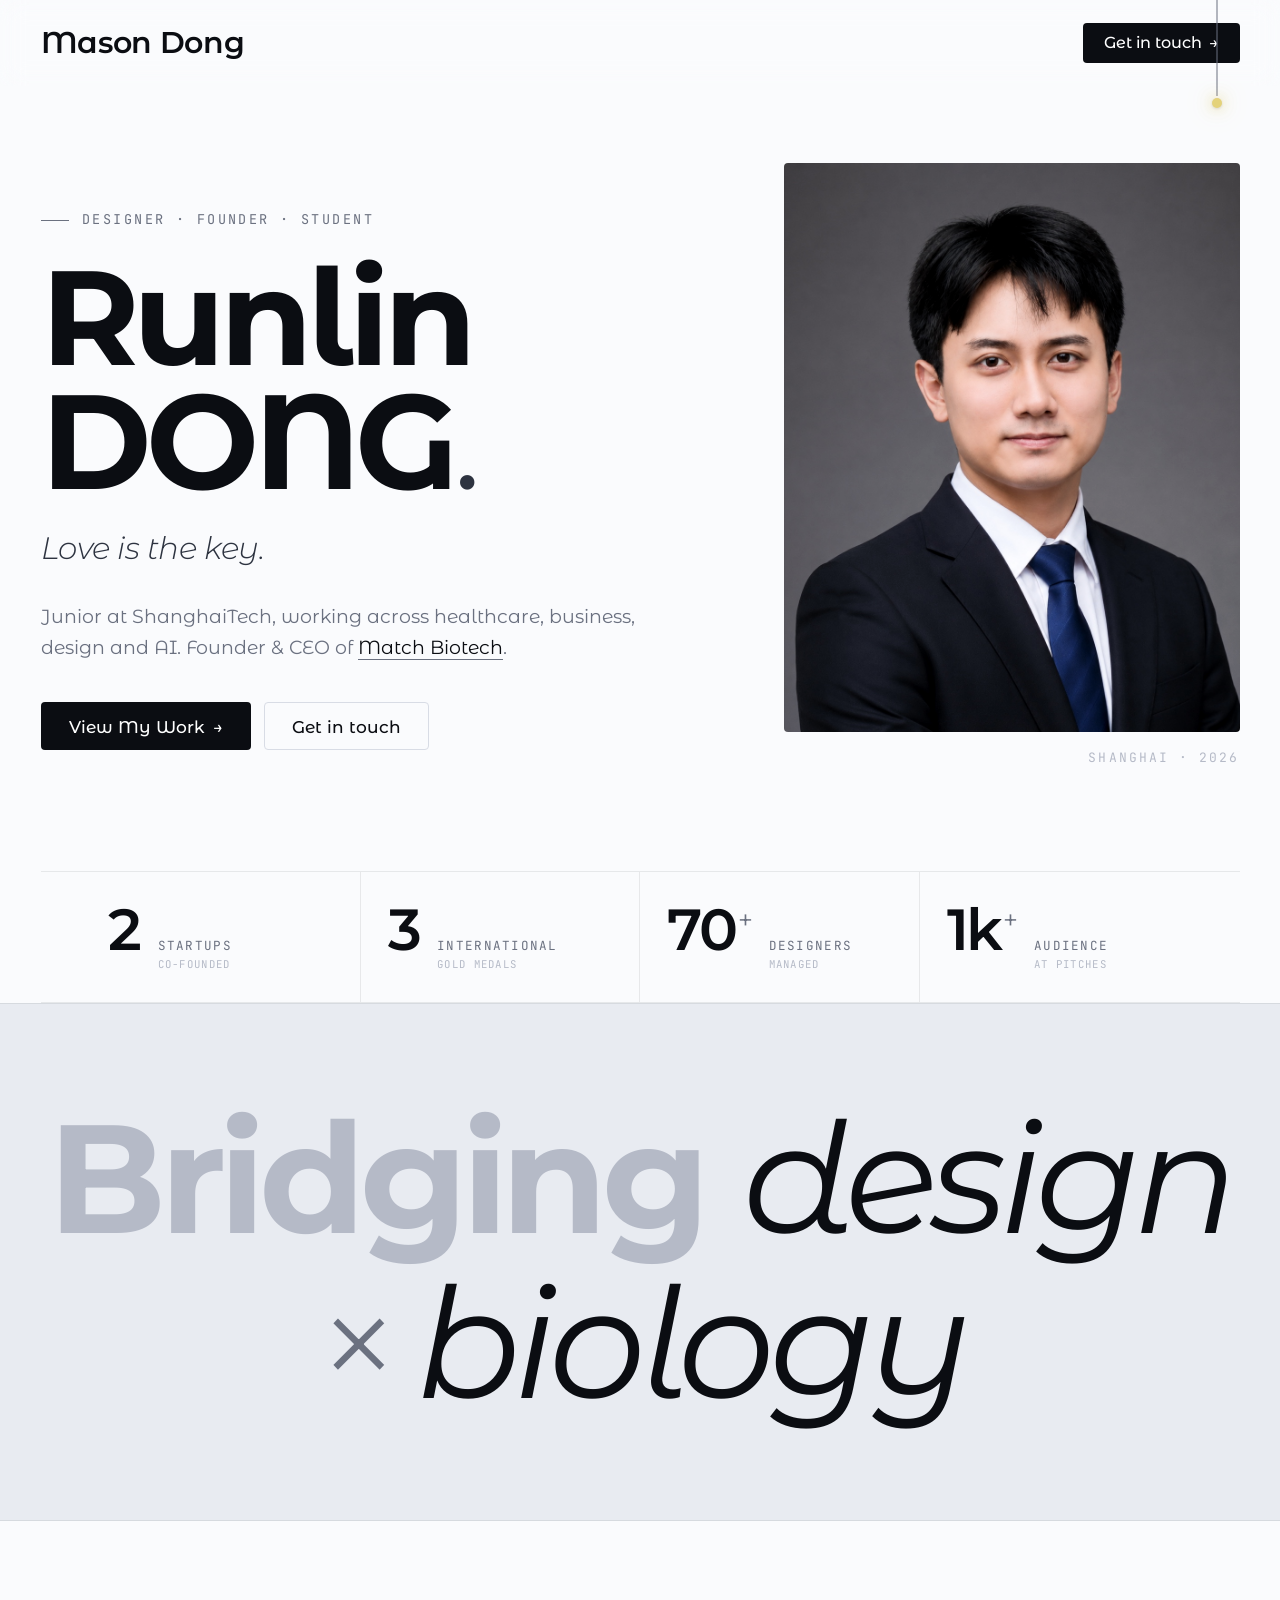
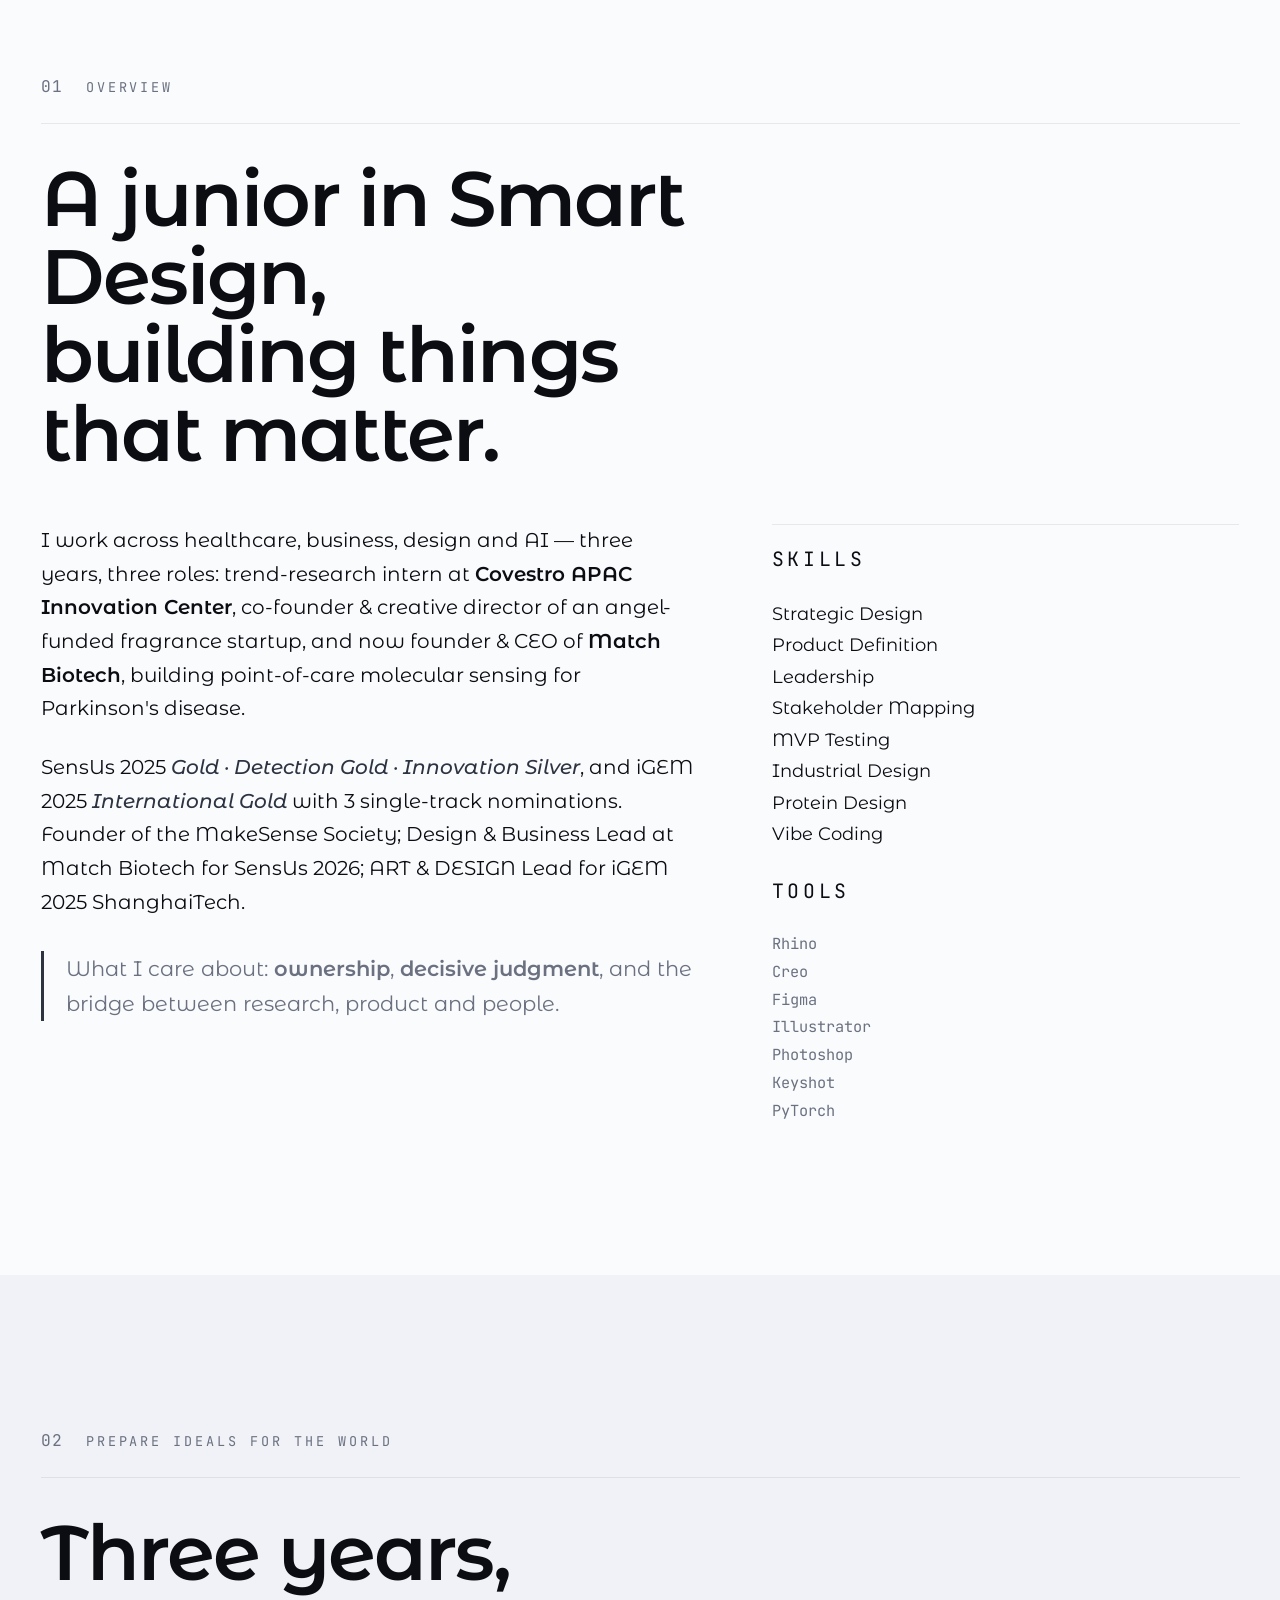
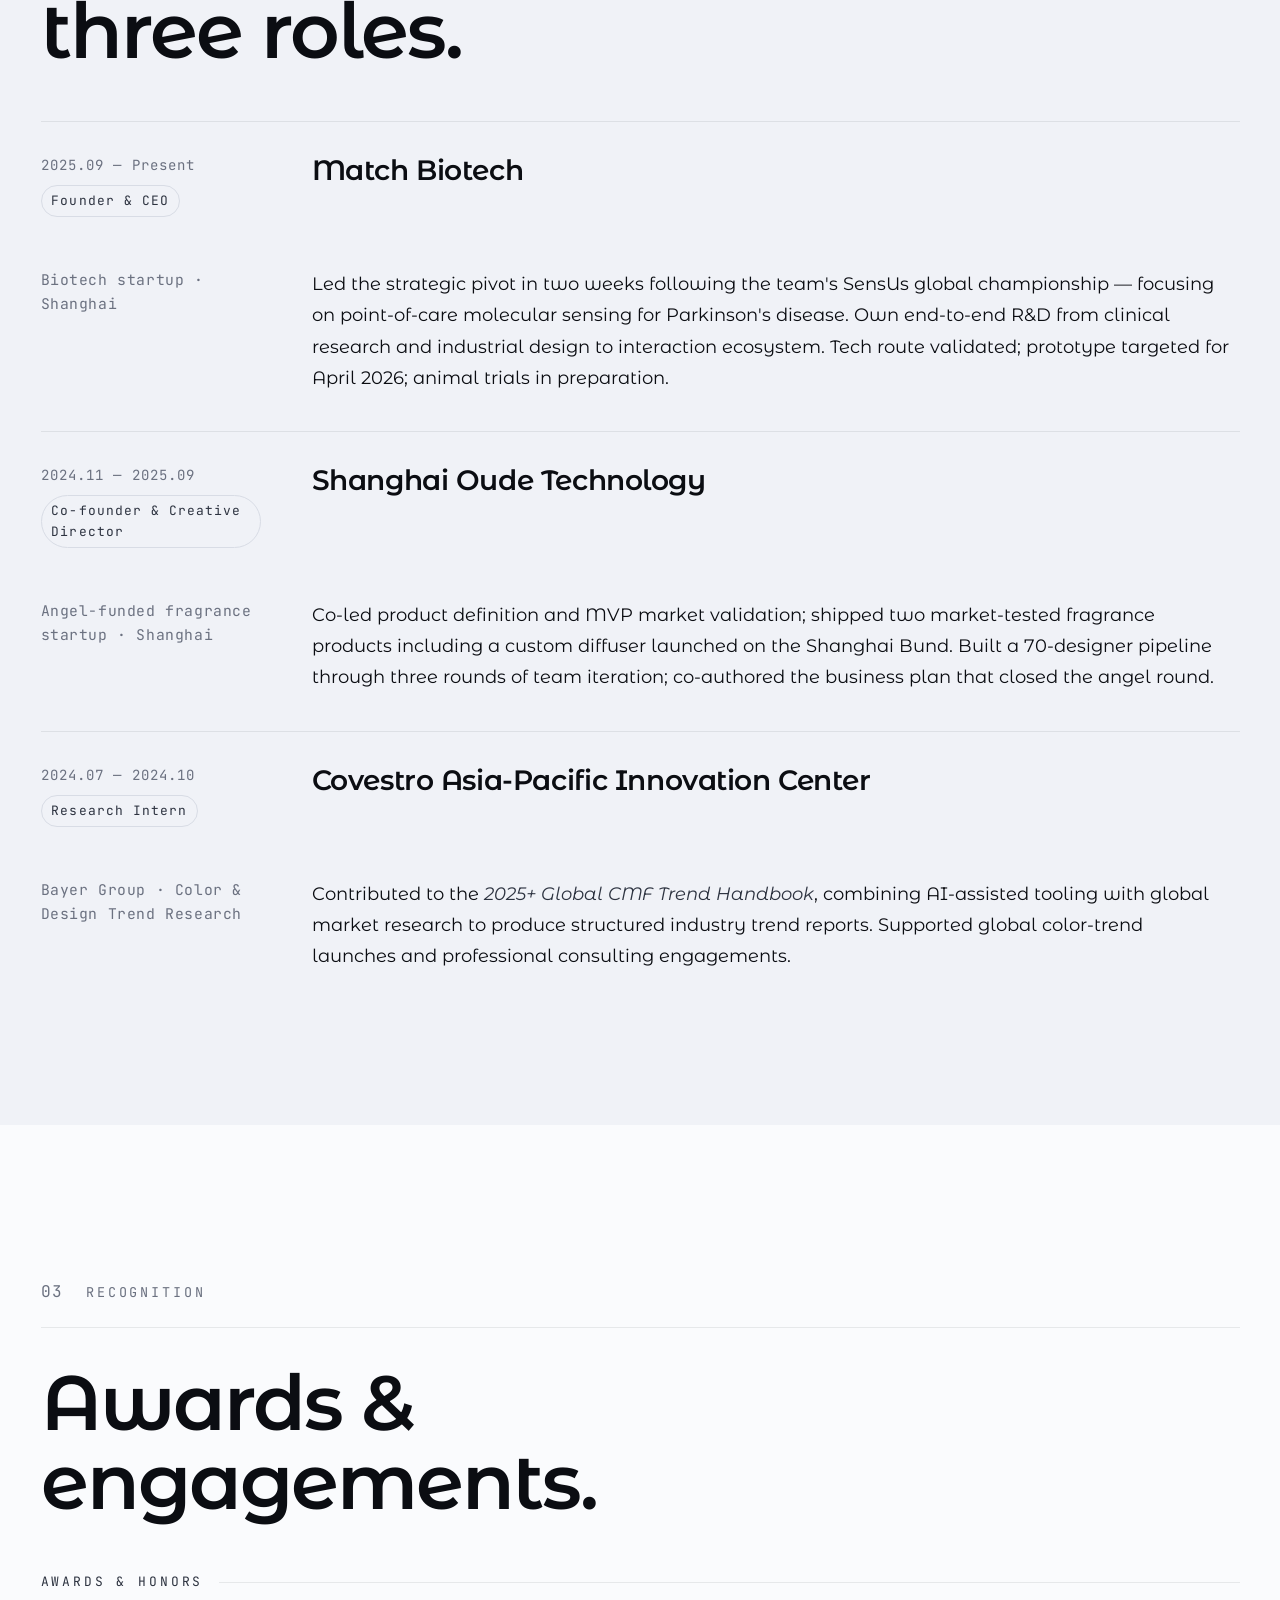
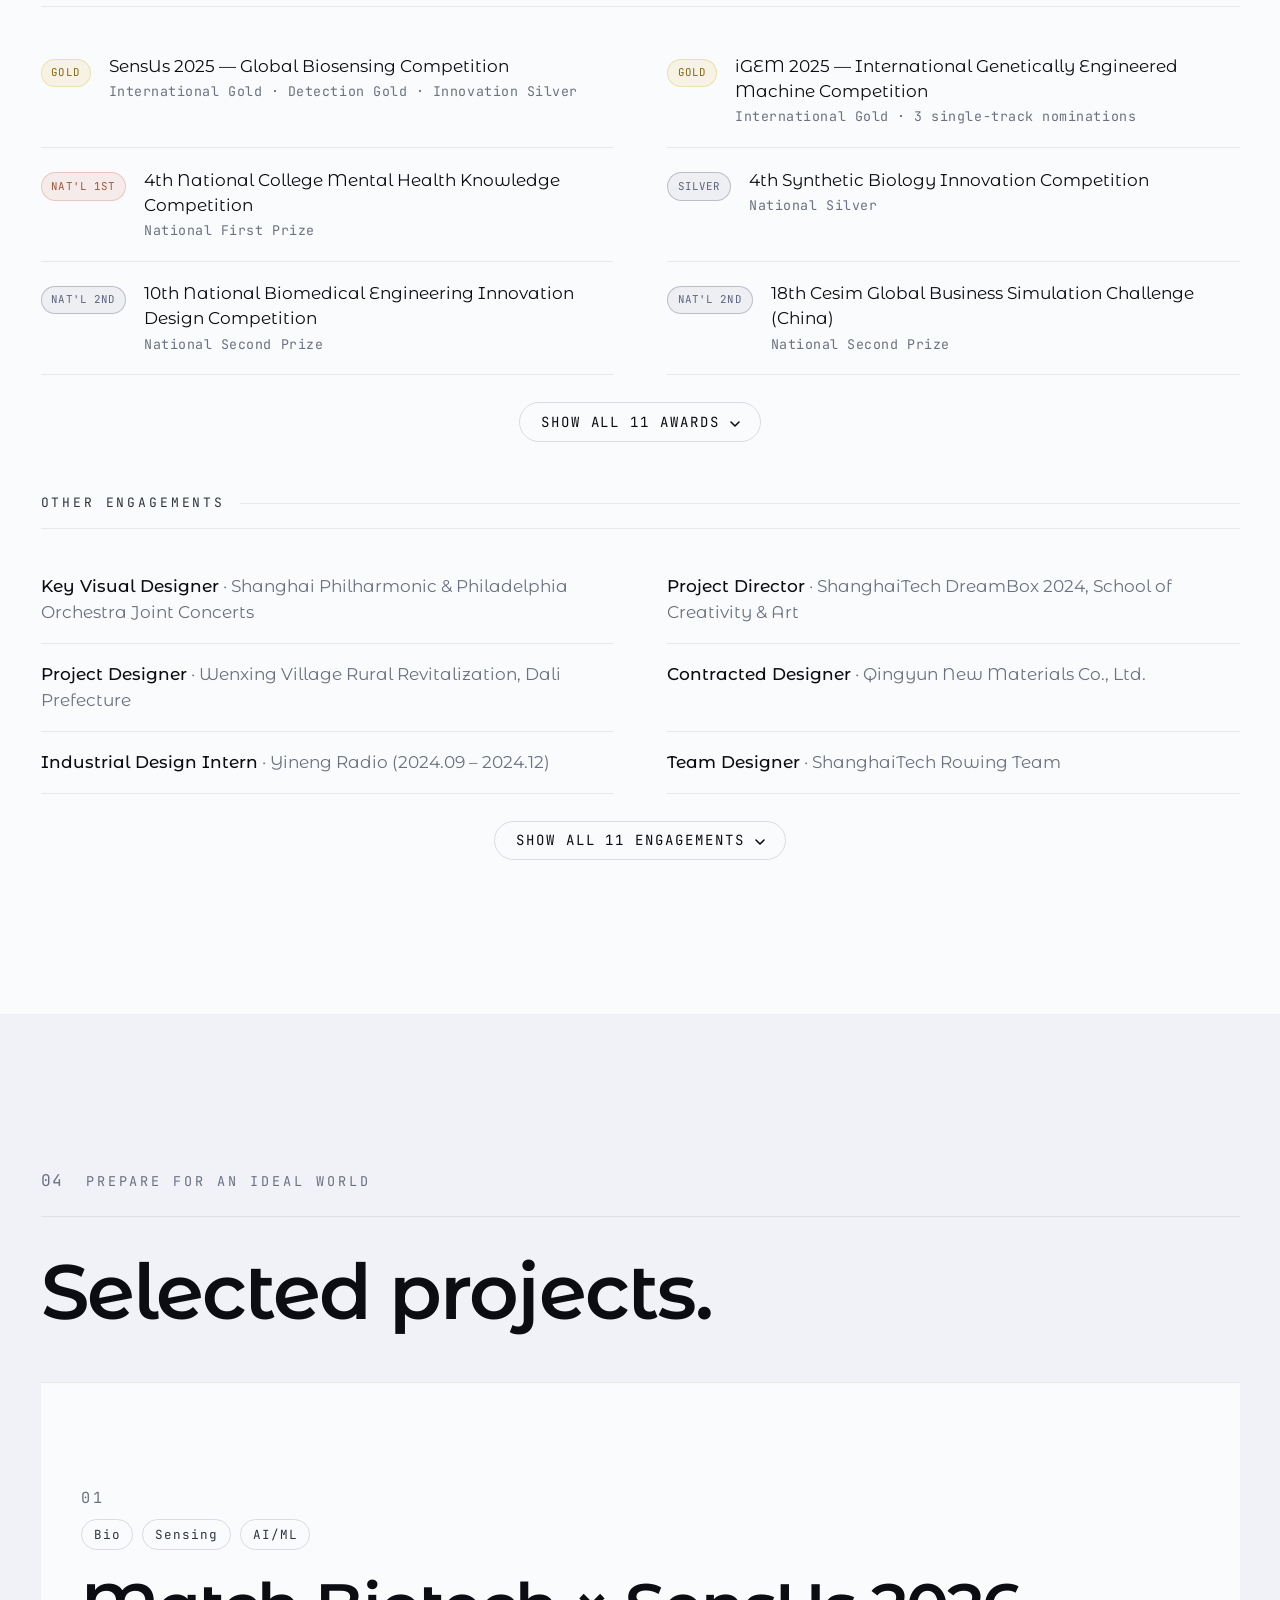
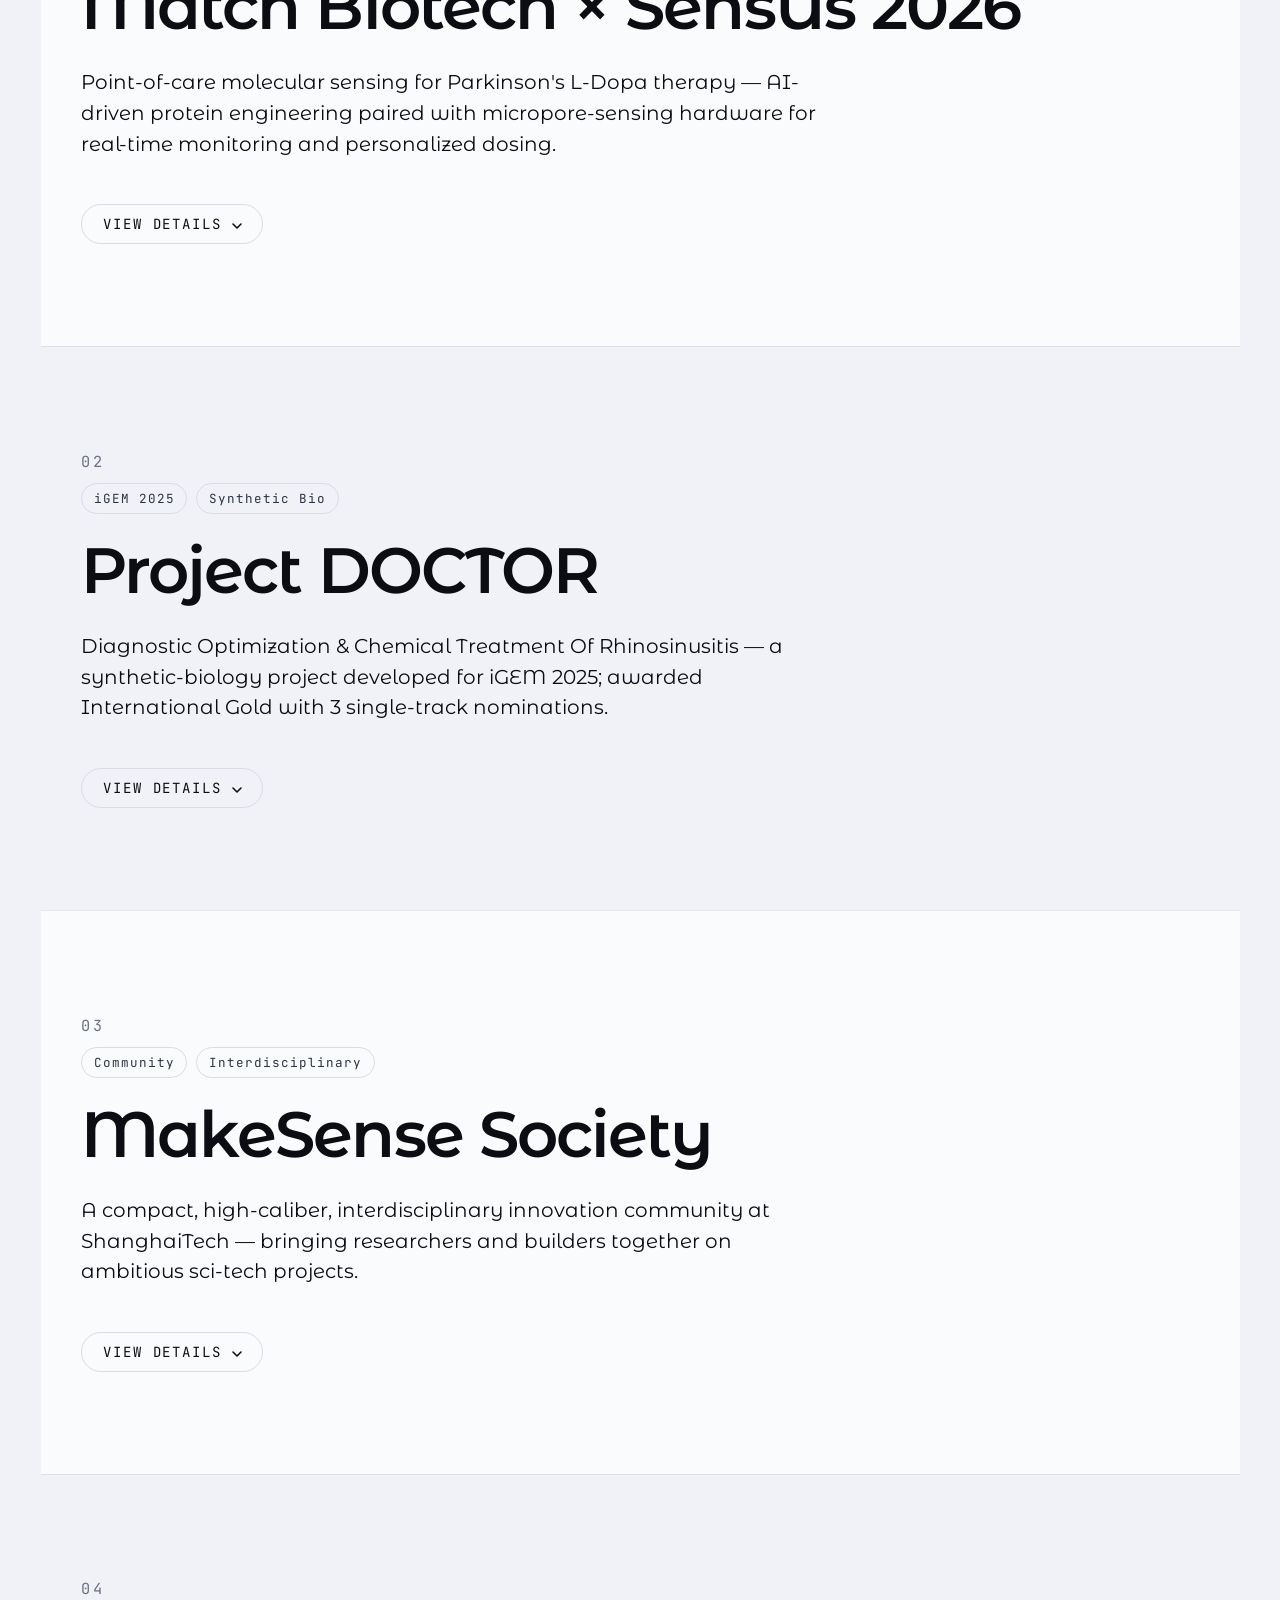
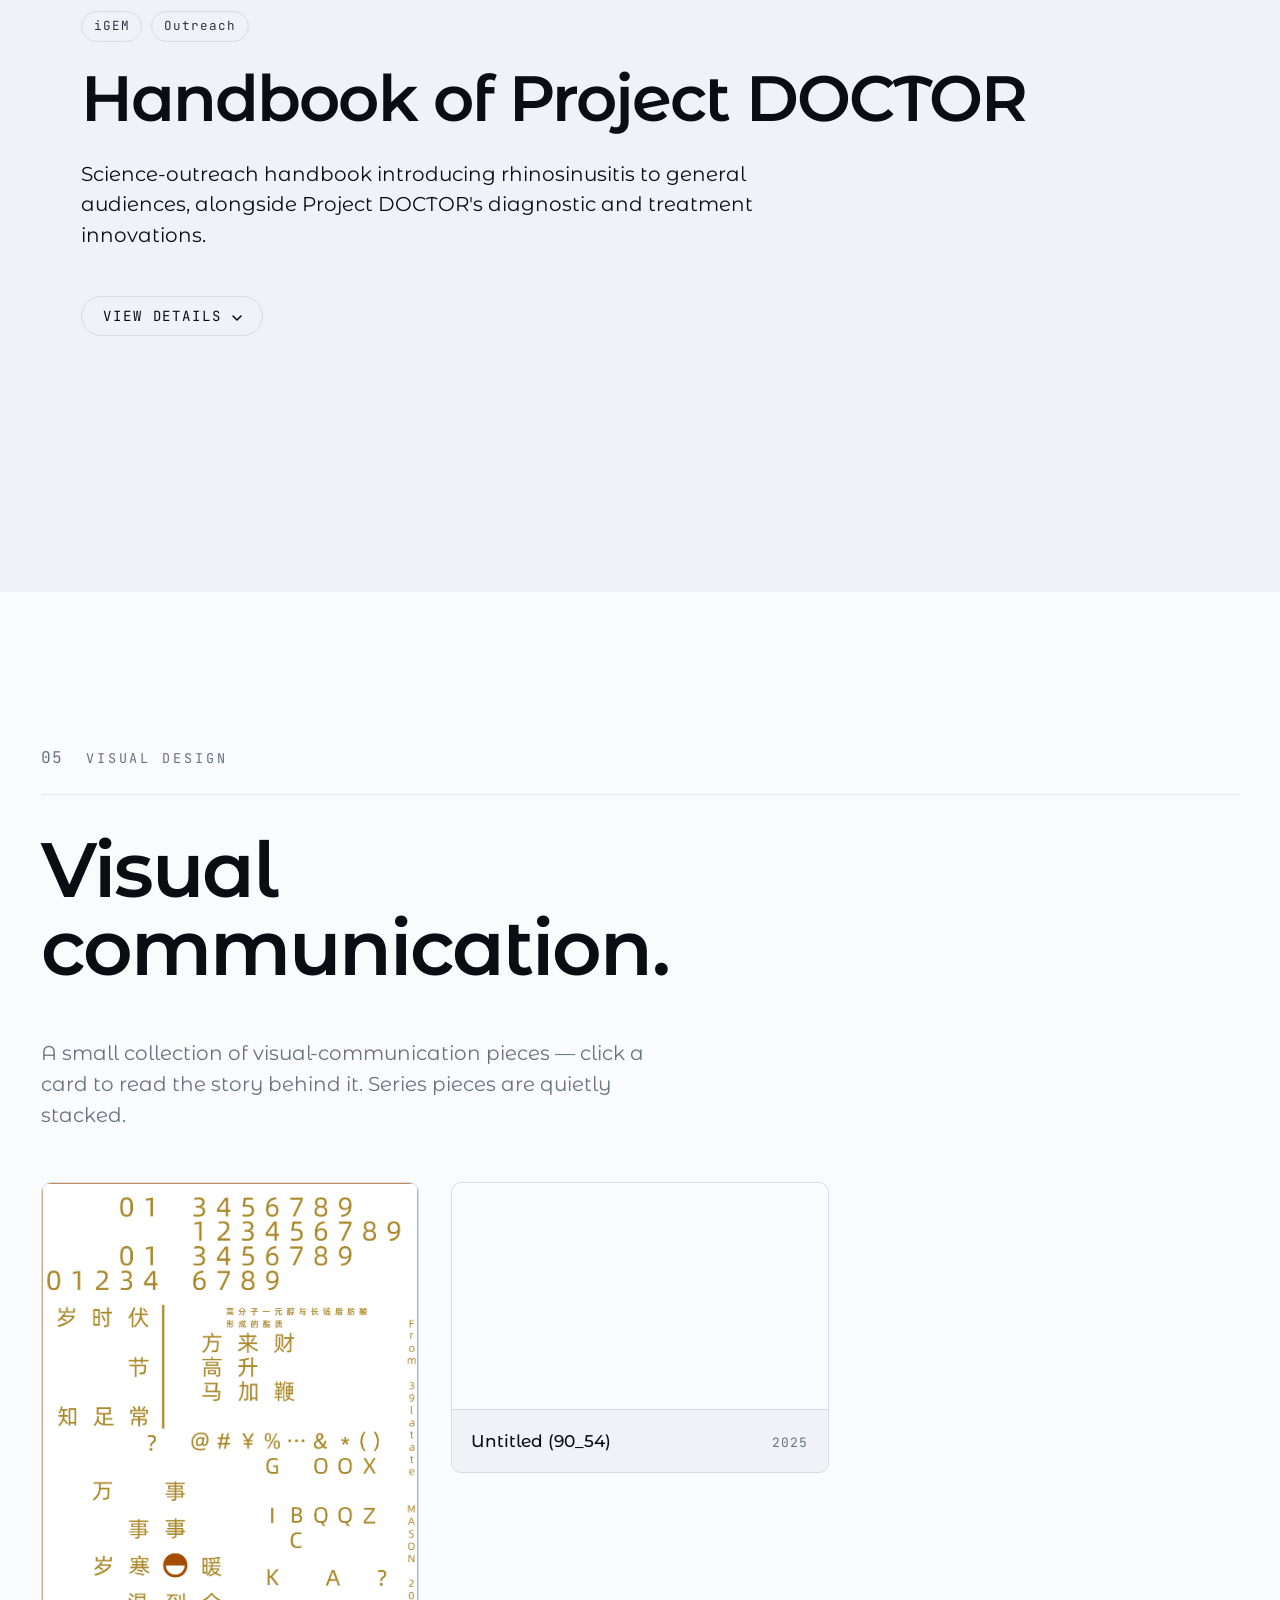
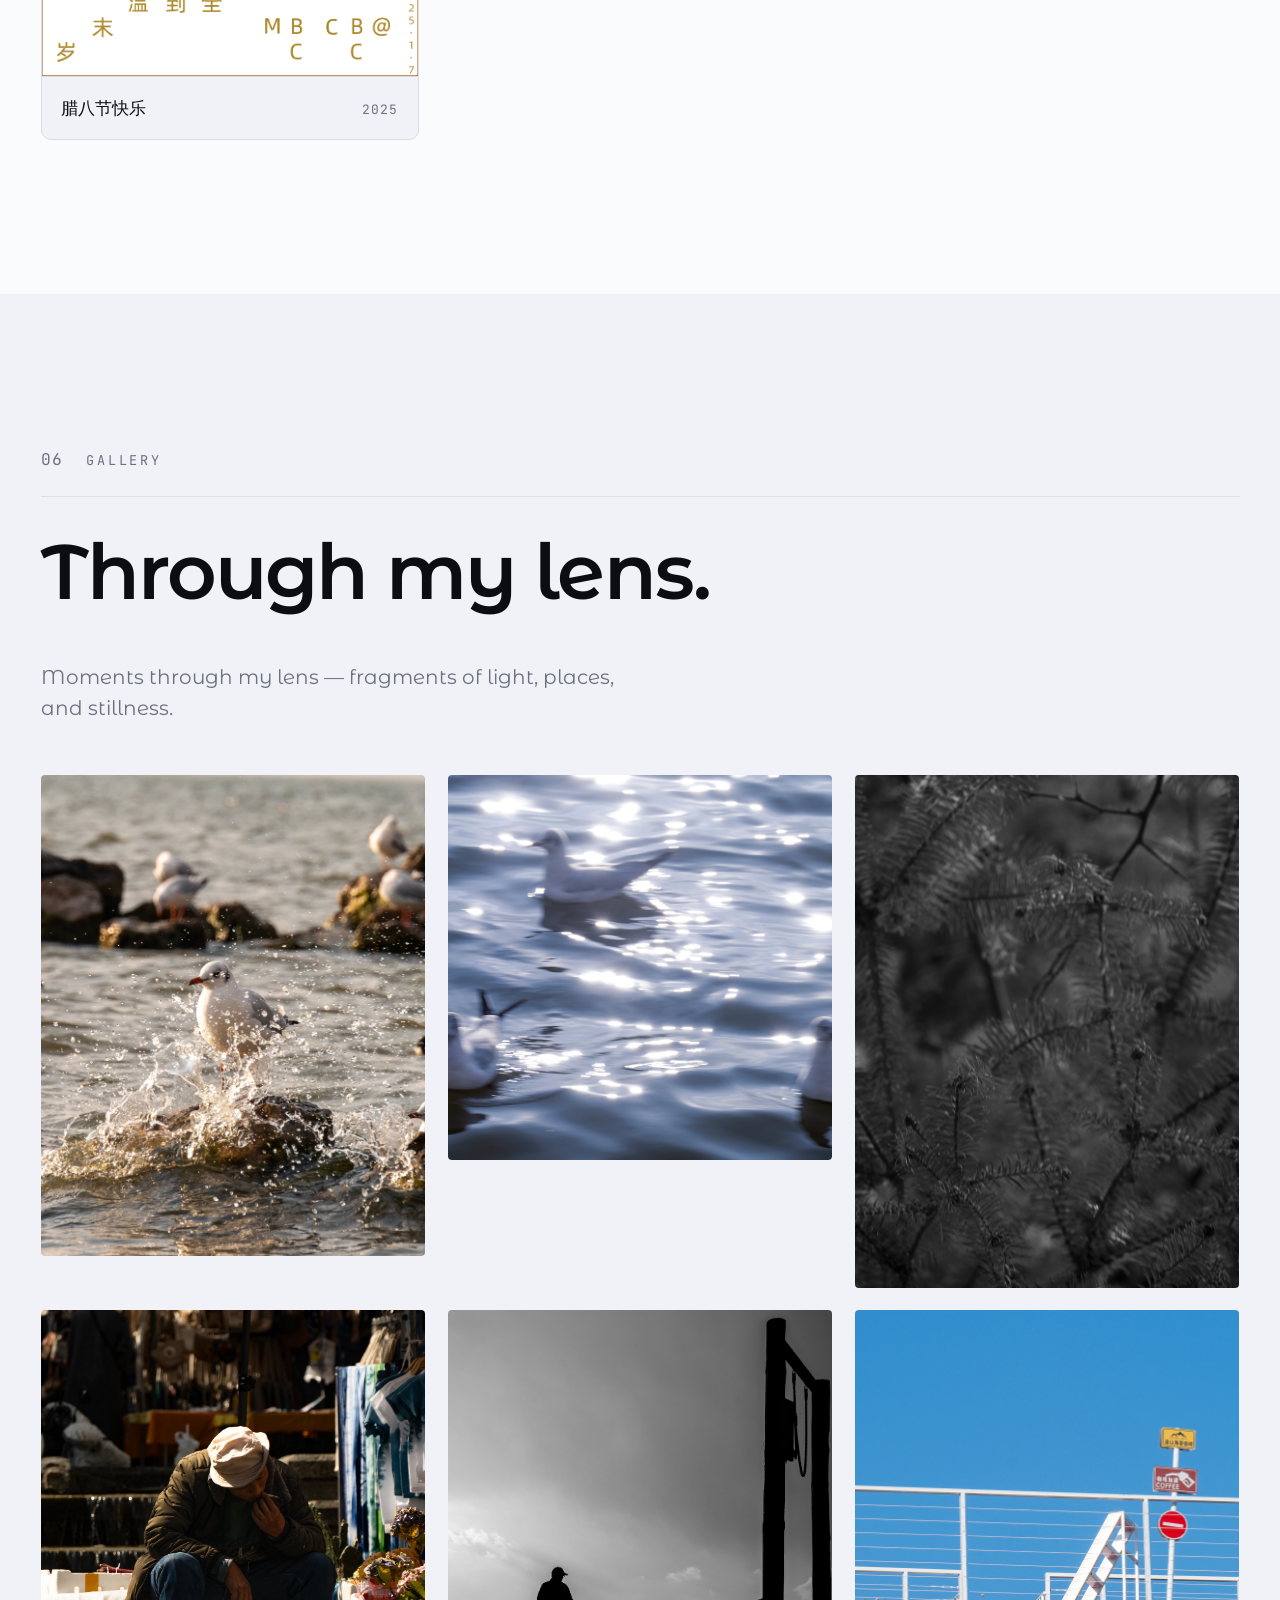
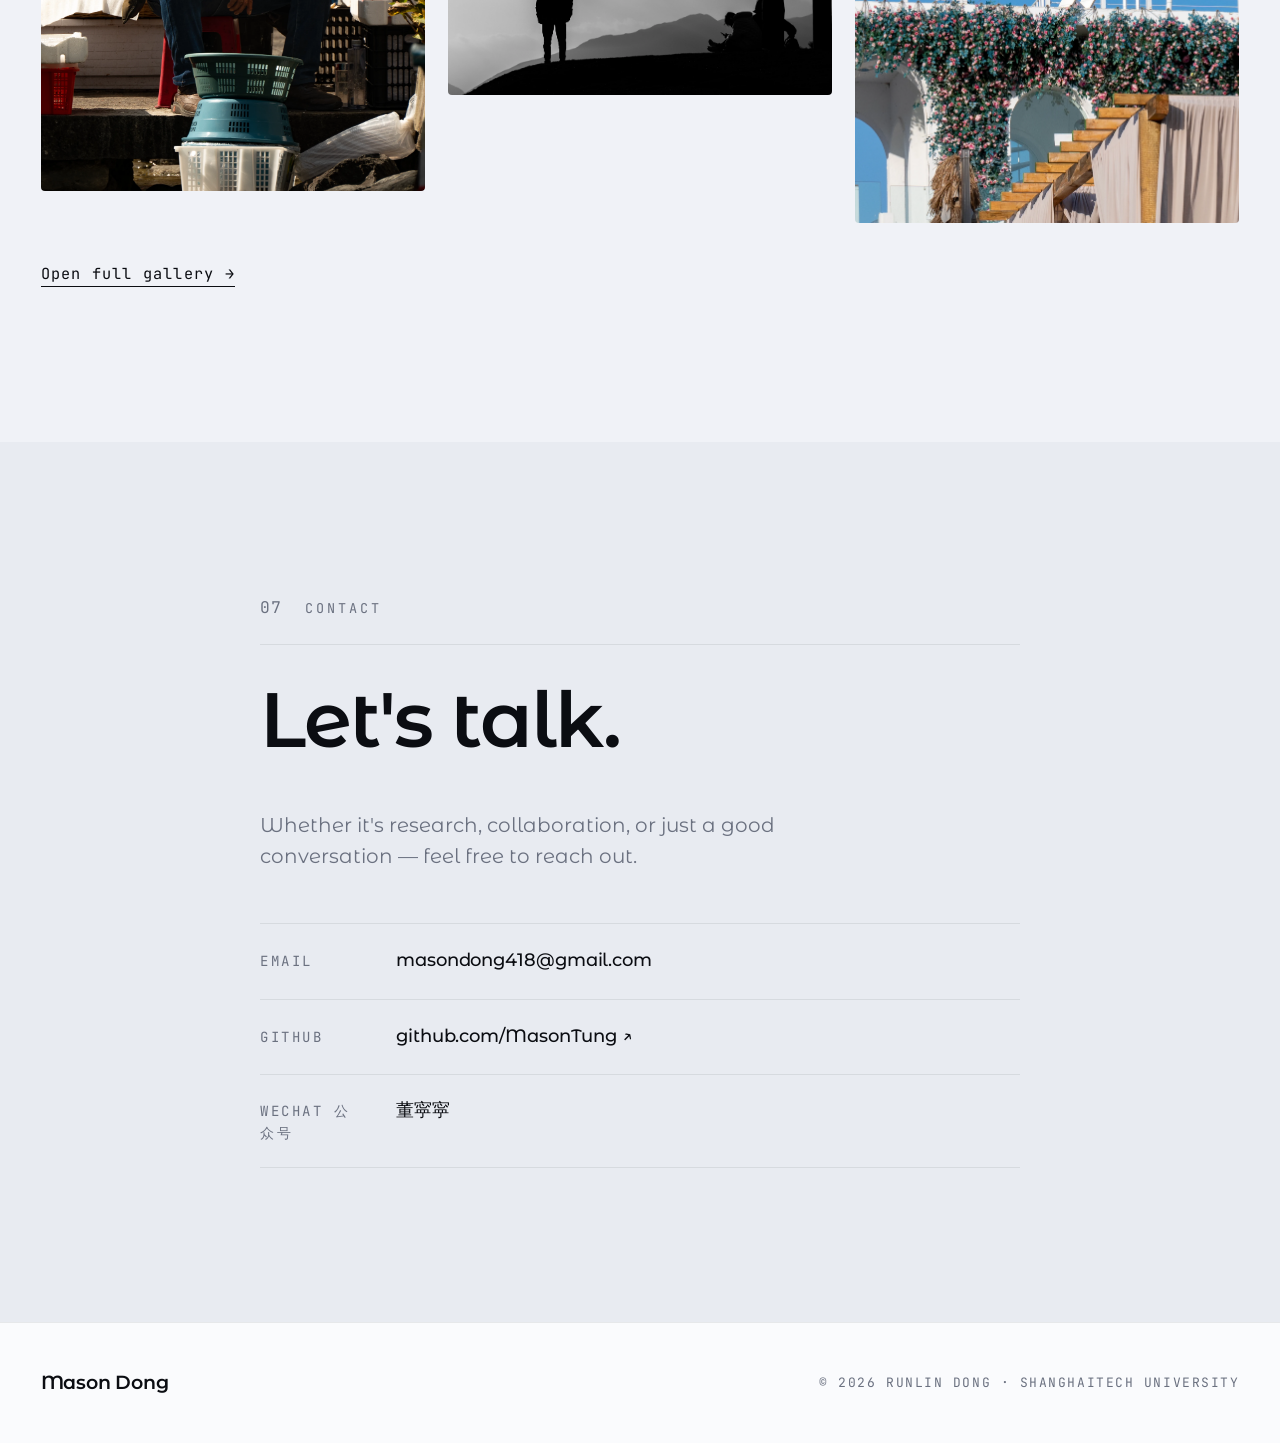
==== commit 2a4c3160: "refactor: enhance navigation structure and update styles in index.html and noah-style-demo.css - Rep" ====
--- a/index.html
+++ b/index.html
@@ -23,35 +23,53 @@
 </head>
 <body>
 
-  <!-- Navigation -->
+  <!-- Navigation: hover the logo area to open a 3-column mega-menu panel -->
   <nav class="nav">
     <div class="nav-inner">
-      <a href="noah-style-demo.html" class="nav-logo" title="Switch to minimal view">Mason Dong</a>
-
-      <div class="nav-groups" id="nav-groups">
-        <div class="nav-group nav-dropdown">
-          <span class="nav-group-label" tabindex="0" aria-haspopup="true">Work</span>
-          <ul class="nav-group-links">
-            <li><a href="#work">Projects</a></li>
-            <li><a href="#visual-design">Visual Design</a></li>
-            <li><a href="#gallery">Gallery</a></li>
-          </ul>
-        </div>
-        <div class="nav-group nav-dropdown">
-          <span class="nav-group-label" tabindex="0" aria-haspopup="true">About</span>
-          <ul class="nav-group-links">
-            <li><a href="#about">Bio</a></li>
-            <li><a href="#experience">Experience</a></li>
-          </ul>
-        </div>
-        <a href="https://matchbiotech.com/" target="_blank" rel="noopener" class="nav-toplink">MatchBiotech</a>
-        <a href="#contact" class="nav-toplink">Contact</a>
+      <div class="nav-mega-wrap" id="nav-mega-wrap">
+        <a href="noah-style-demo.html" class="nav-logo" title="Switch to minimal view"
+           aria-haspopup="true" aria-expanded="false" aria-controls="nav-mega">Mason Dong</a>
+
+        <div class="nav-mega" id="nav-mega" role="region" aria-label="Site navigation">
+          <div class="nav-mega-grid">
+            <div class="nav-column">
+              <h3 class="nav-column-title">Work</h3>
+              <ul class="nav-column-list">
+                <li><a href="#work">Projects</a></li>
+                <li><a href="#visual-design">Visual Design</a></li>
+                <li><a href="#gallery">Gallery</a></li>
+              </ul>
+            </div>
+            <div class="nav-column">
+              <h3 class="nav-column-title">About</h3>
+              <ul class="nav-column-list">
+                <li><a href="#about">Bio</a></li>
+                <li><a href="#experience">Experience</a></li>
+              </ul>
+            </div>
+            <div class="nav-column">
+              <h3 class="nav-column-title">Connect</h3>
+              <ul class="nav-column-list">
+                <li><a href="#contact">Contact</a></li>
+                <li><a href="https://matchbiotech.com/" target="_blank" rel="noopener">MatchBiotech</a></li>
+              </ul>
+            </div>
+          </div>
+
+          <!-- Decorative mark in the bottom-left of the panel -->
+          <span class="nav-mega-mark" aria-hidden="true">
+            <svg viewBox="0 0 32 32" width="28" height="28">
+              <path d="M16 4a12 12 0 1 0 0 24 12 12 0 0 0 0-24Zm0 4a8 8 0 1 1 0 16 8 8 0 0 1 0-16Z" fill="currentColor"/>
+              <path d="M22 16l8-5v10l-8-5Z" fill="currentColor"/>
+            </svg>
+          </span>
+        </div>
       </div>
 
       <div class="nav-actions">
         <a href="#contact" class="nav-cta">Get in touch <span aria-hidden="true">→</span></a>
         <button class="nav-toggle" id="nav-toggle" type="button"
-                aria-label="Toggle menu" aria-expanded="false" aria-controls="nav-groups">
+                aria-label="Toggle menu" aria-expanded="false" aria-controls="nav-mega">
           <span class="nav-toggle-bars" aria-hidden="true"><span></span><span></span><span></span></span>
         </button>
       </div>
@@ -108,7 +126,7 @@
 
   <!-- OVERSIZE WORDMARK MOMENT -->
   <section class="wordmark-strip" aria-hidden="true">
-    <p class="wordmark"><span>Bridging</span> <em>design</em> <span>×</span> <em>biology</em></p>
+    <p class="wordmark"><span>Bridging</span><br/><em>design</em> <span>×</span> <em>biology</em></p>
   </section>
 
   <!-- 01 / OVERVIEW (About) -->
--- a/style.css
+++ b/style.css
@@ -143,79 +143,96 @@
 }
 .nav-logo:hover { opacity: 0.6; }
 
-.nav-groups {
+/* Mega-menu — hover the logo area to drop a 3-column panel */
+.nav-mega-wrap {
+  position: relative;
   display: flex;
   align-items: center;
-  gap: 2.25rem;
-}
-
-.nav-group {
-  position: relative;
-  display: flex;
-  flex-direction: column;
-}
-
-.nav-group-label,
-.nav-toplink {
-  font-size: 0.875rem;
-  font-weight: 600;
-  color: var(--text);
-  line-height: 1.4;
-  white-space: nowrap;
-  cursor: pointer;
-  transition: opacity var(--transition);
-}
-.nav-toplink:hover,
-.nav-dropdown:hover .nav-group-label,
-.nav-dropdown:focus-within .nav-group-label {
-  opacity: 0.65;
-}
-
-/* Dropdown panel — hidden by default; pops down on hover/focus */
-.nav-dropdown .nav-group-links {
+}
+
+.nav-mega {
   position: absolute;
-  top: calc(100% + 0.6rem);
-  left: -0.75rem;
-  list-style: none;
-  display: flex;
-  flex-direction: column;
-  min-width: 160px;
-  padding: 0.55rem 0.85rem;
-  background: rgba(11, 13, 18, 0.92);
-  backdrop-filter: blur(14px);
-  -webkit-backdrop-filter: blur(14px);
+  top: calc(100% + 0.65rem);
+  left: -1.25rem;
+  width: clamp(560px, 60vw, 820px);
+  padding: 2.25rem 2.5rem 2rem;
+  background: var(--surface);
   border: 1px solid var(--border-soft);
-  border-radius: var(--radius);
-  box-shadow: 0 14px 32px -16px rgba(0, 0, 0, 0.55);
+  border-radius: 14px;
+  box-shadow: 0 28px 60px -24px rgba(0, 0, 0, 0.55);
   opacity: 0;
   visibility: hidden;
-  transform: translateY(-4px);
-  transition: opacity 0.18s ease, transform 0.18s ease, visibility 0.18s;
+  transform: translateY(-6px);
+  transition: opacity 0.22s ease, transform 0.22s ease, visibility 0.22s;
   pointer-events: none;
-}
-[data-theme="light"] .nav-dropdown .nav-group-links {
-  background: rgba(250, 251, 253, 0.95);
-  box-shadow: 0 14px 32px -16px rgba(11, 13, 18, 0.18);
-}
-
-.nav-dropdown:hover .nav-group-links,
-.nav-dropdown:focus-within .nav-group-links {
+  z-index: 200;
+}
+[data-theme="light"] .nav-mega {
+  background: #FFFFFF;
+  box-shadow: 0 28px 60px -24px rgba(11, 13, 18, 0.18);
+}
+
+/* Open on hover or keyboard focus anywhere inside the wrap */
+.nav-mega-wrap:hover .nav-mega,
+.nav-mega-wrap:focus-within .nav-mega {
   opacity: 1;
   visibility: visible;
   transform: translateY(0);
   pointer-events: auto;
 }
 
-.nav-group-links a {
+.nav-mega-grid {
+  display: grid;
+  grid-template-columns: repeat(3, minmax(0, 1fr));
+  gap: 0 3rem;
+}
+
+.nav-column {
+  display: flex;
+  flex-direction: column;
+}
+
+.nav-column-title {
+  font-size: 1.05rem;
+  font-weight: 700;
+  color: var(--text);
+  margin: 0 0 1.1rem;
+  letter-spacing: -0.005em;
+  line-height: 1.2;
+}
+
+.nav-column-list {
+  list-style: none;
+  display: flex;
+  flex-direction: column;
+  gap: 0.55rem;
+  padding: 0;
+  margin: 0;
+}
+
+.nav-column-list a {
   display: inline-block;
-  font-size: 0.875rem;
-  height: 26px;
-  line-height: 26px;
-  color: var(--text);
-  opacity: 0.6;
-  transition: opacity var(--transition);
-}
-.nav-group-links a:hover { opacity: 1; }
+  font-size: 1rem;
+  font-weight: 400;
+  color: var(--text-muted);
+  line-height: 1.4;
+  transition: color 0.18s ease;
+}
+.nav-column-list a:hover {
+  color: var(--text);
+}
+
+/* Decorative mark, bottom-left of the panel */
+.nav-mega-mark {
+  display: inline-flex;
+  align-items: center;
+  justify-content: center;
+  width: 32px;
+  height: 32px;
+  margin-top: 1.75rem;
+  color: var(--text);
+  opacity: 0.85;
+}
 
 .nav-actions {
   margin-left: auto;
@@ -601,9 +618,17 @@
   font-weight: 400;
   color: var(--text);
 }
-.wordmark span:nth-child(3) {
+/* The "×" mark — second <span> inside .wordmark */
+.wordmark span:nth-of-type(2) {
   font-weight: 300;
   color: var(--text-muted);
+}
+
+/* Force a real line break inside the flex container after "Bridging" */
+.wordmark br {
+  flex-basis: 100%;
+  width: 100%;
+  height: 0;
 }
 
 /* ===========================
@@ -1303,7 +1328,8 @@
 =========================== */
 @media (max-width: 1100px) {
   .nav-inner { gap: 2rem; padding: 1.25rem 1.75rem; }
-  .nav-groups { gap: 1.75rem; }
+  .nav-mega { width: clamp(420px, 70vw, 640px); padding: 1.75rem 2rem; }
+  .nav-mega-grid { gap: 0 2rem; }
   .hero-grid {
     flex-direction: column;
     align-items: stretch;
@@ -1338,55 +1364,47 @@
   .nav-cta { display: none; }
   .nav-toggle { display: flex; }
 
-  /* Mobile nav-groups: hidden by default, drops down when hamburger is open.
-     Positioned under the nav bar; doesn't push content. */
-  .nav-groups {
-    position: absolute;
+  /* Mobile mega-menu: disable desktop hover trigger; rely on hamburger to open.
+     Panel becomes a full-width drawer below the nav bar. */
+  .nav-mega-wrap:hover .nav-mega,
+  .nav-mega-wrap:focus-within .nav-mega {
+    opacity: 0;
+    visibility: hidden;
+    pointer-events: none;
+  }
+  .nav-mega {
+    position: fixed;
     top: 100%;
     left: 0;
     right: 0;
-    background: var(--bg);
+    width: auto;
+    border-radius: 0;
+    border: none;
     border-bottom: 1px solid var(--border-soft);
-    flex-direction: column;
-    align-items: stretch;
-    gap: 1.25rem;
-    padding: 1.25rem 1.5rem 1.5rem;
+    box-shadow: 0 18px 40px -20px rgba(0, 0, 0, 0.45);
+    padding: 1.5rem 1.5rem 1.75rem;
     transform: translateY(-6px);
-    opacity: 0;
-    pointer-events: none;
-    transition: opacity var(--transition), transform var(--transition);
   }
-  body.nav-open .nav-groups {
+  body.nav-open .nav-mega {
+    opacity: 1;
+    visibility: visible;
     transform: translateY(0);
-    opacity: 1;
     pointer-events: auto;
   }
-  /* On mobile, dropdowns become normal stacked lists — no hover popover */
-  .nav-dropdown {
-    position: static;
+  .nav-mega-grid {
+    grid-template-columns: 1fr;
+    gap: 1.25rem;
   }
-  .nav-dropdown .nav-group-links {
-    position: static;
-    opacity: 1;
-    visibility: visible;
-    transform: none;
-    pointer-events: auto;
-    background: transparent;
-    border: none;
-    box-shadow: none;
-    padding: 0.4rem 0 0;
-    backdrop-filter: none;
-    -webkit-backdrop-filter: none;
-    min-width: 0;
+  .nav-column-title {
+    font-size: 0.95rem;
+    margin-bottom: 0.65rem;
   }
-  .nav-group-links a {
-    opacity: 0.78;
-    height: 32px;
-    line-height: 32px;
+  .nav-column-list a {
     font-size: 1rem;
+    line-height: 1.4;
   }
-  .nav-toplink {
-    font-size: 1rem;
+  .nav-mega-mark {
+    display: none;
   }
 
   .hero { padding: 2rem 1.25rem 0; }
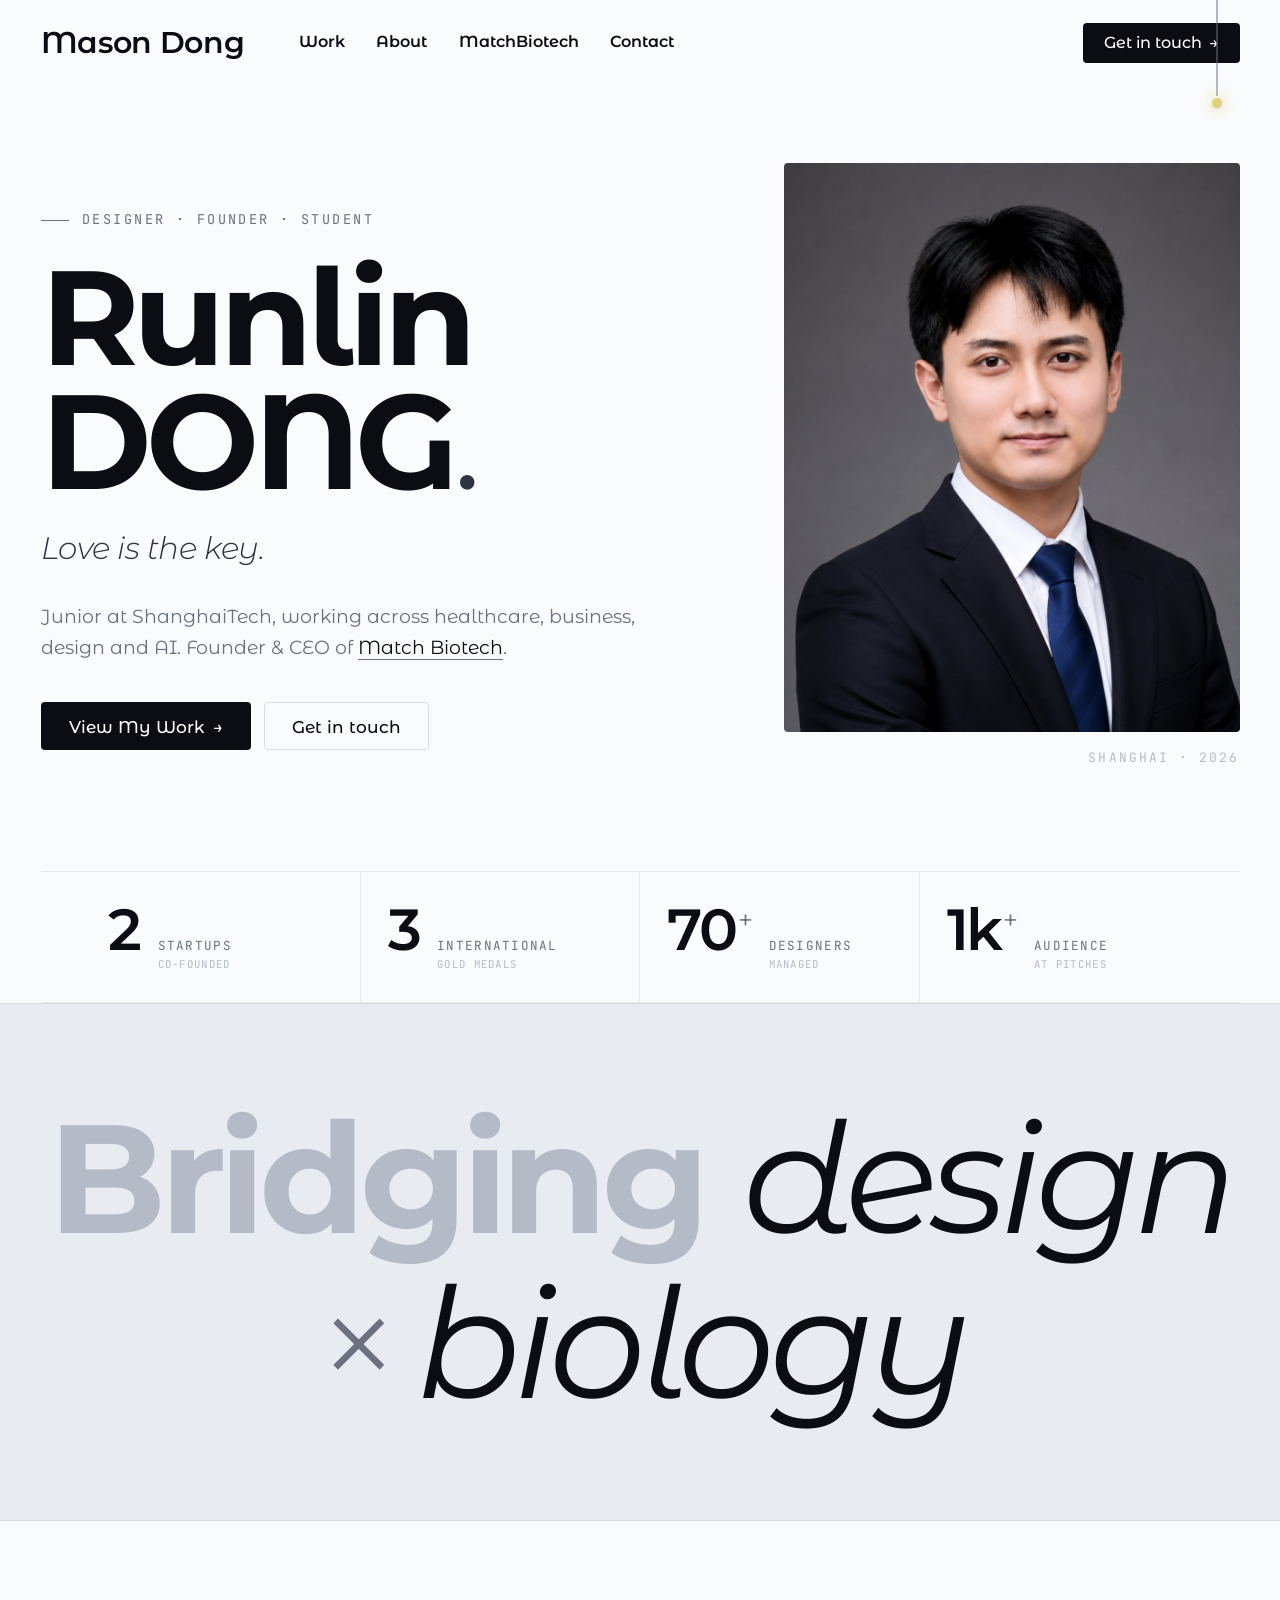
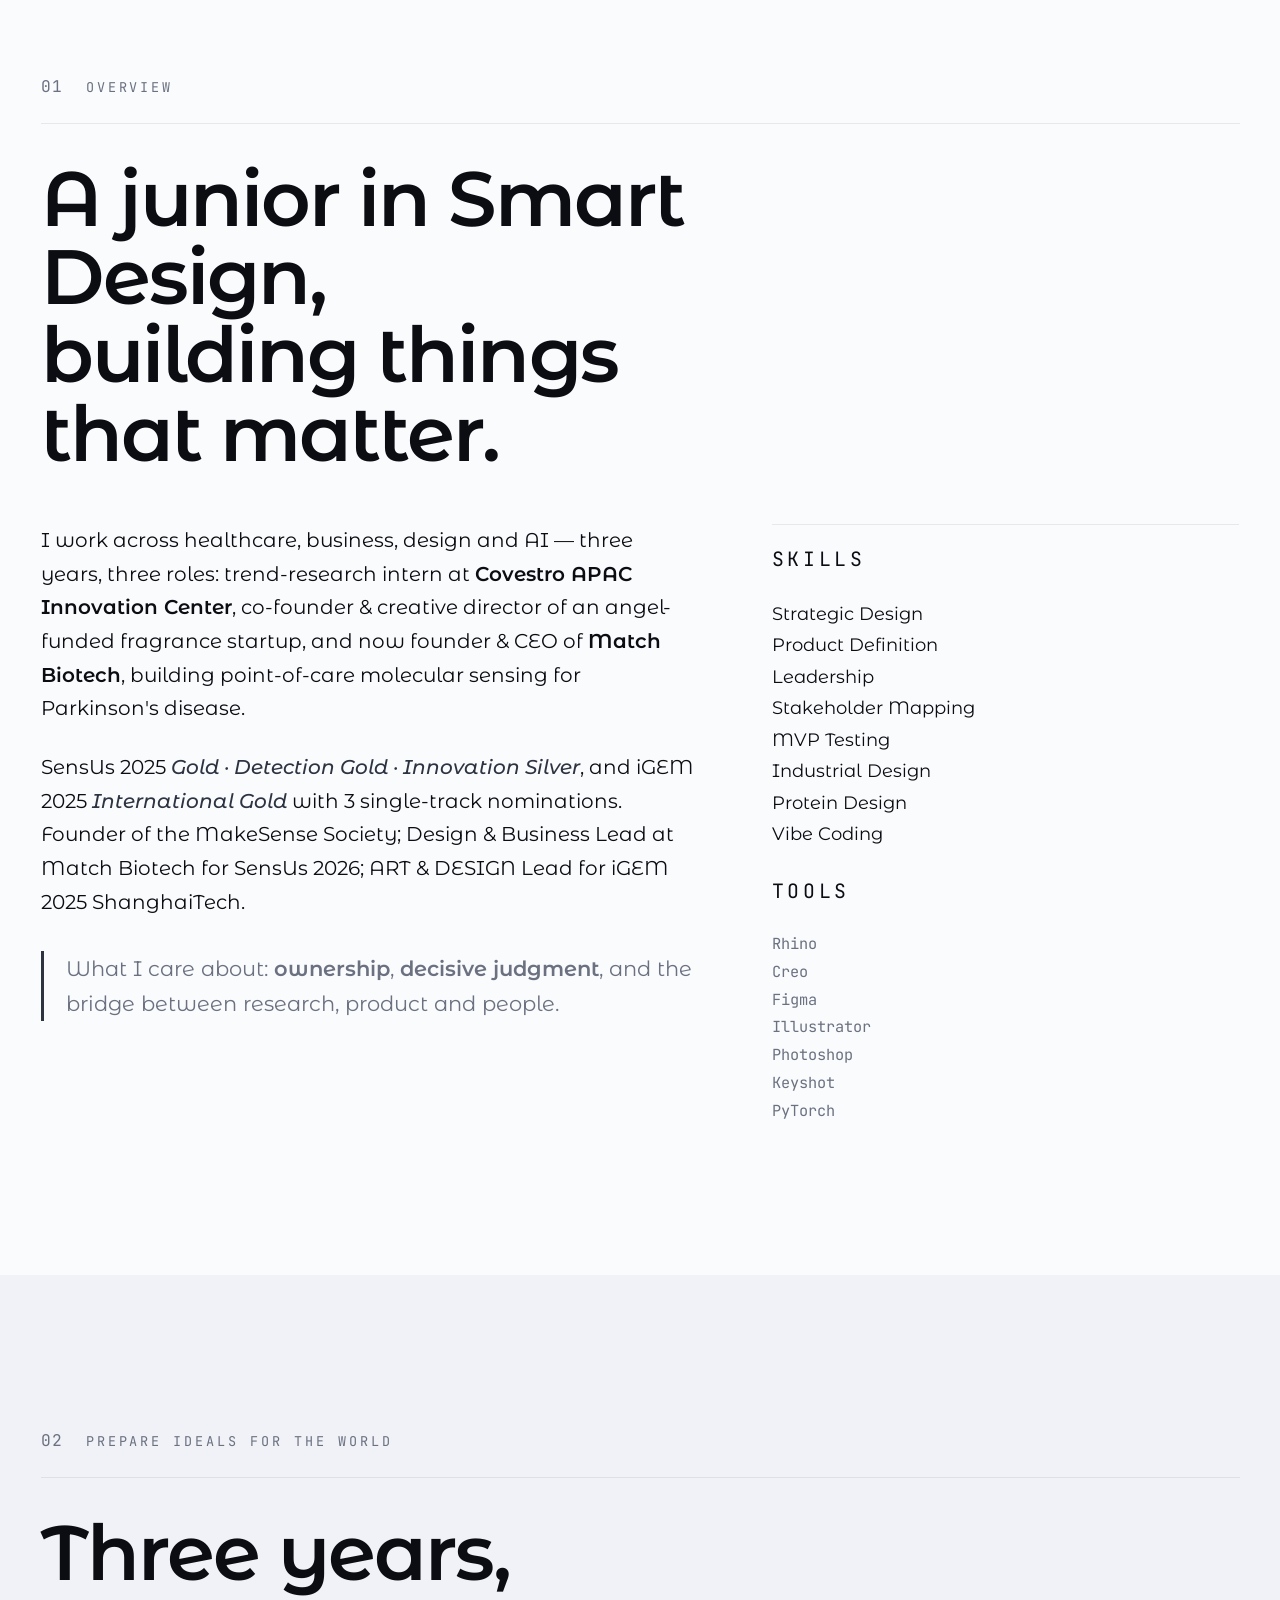
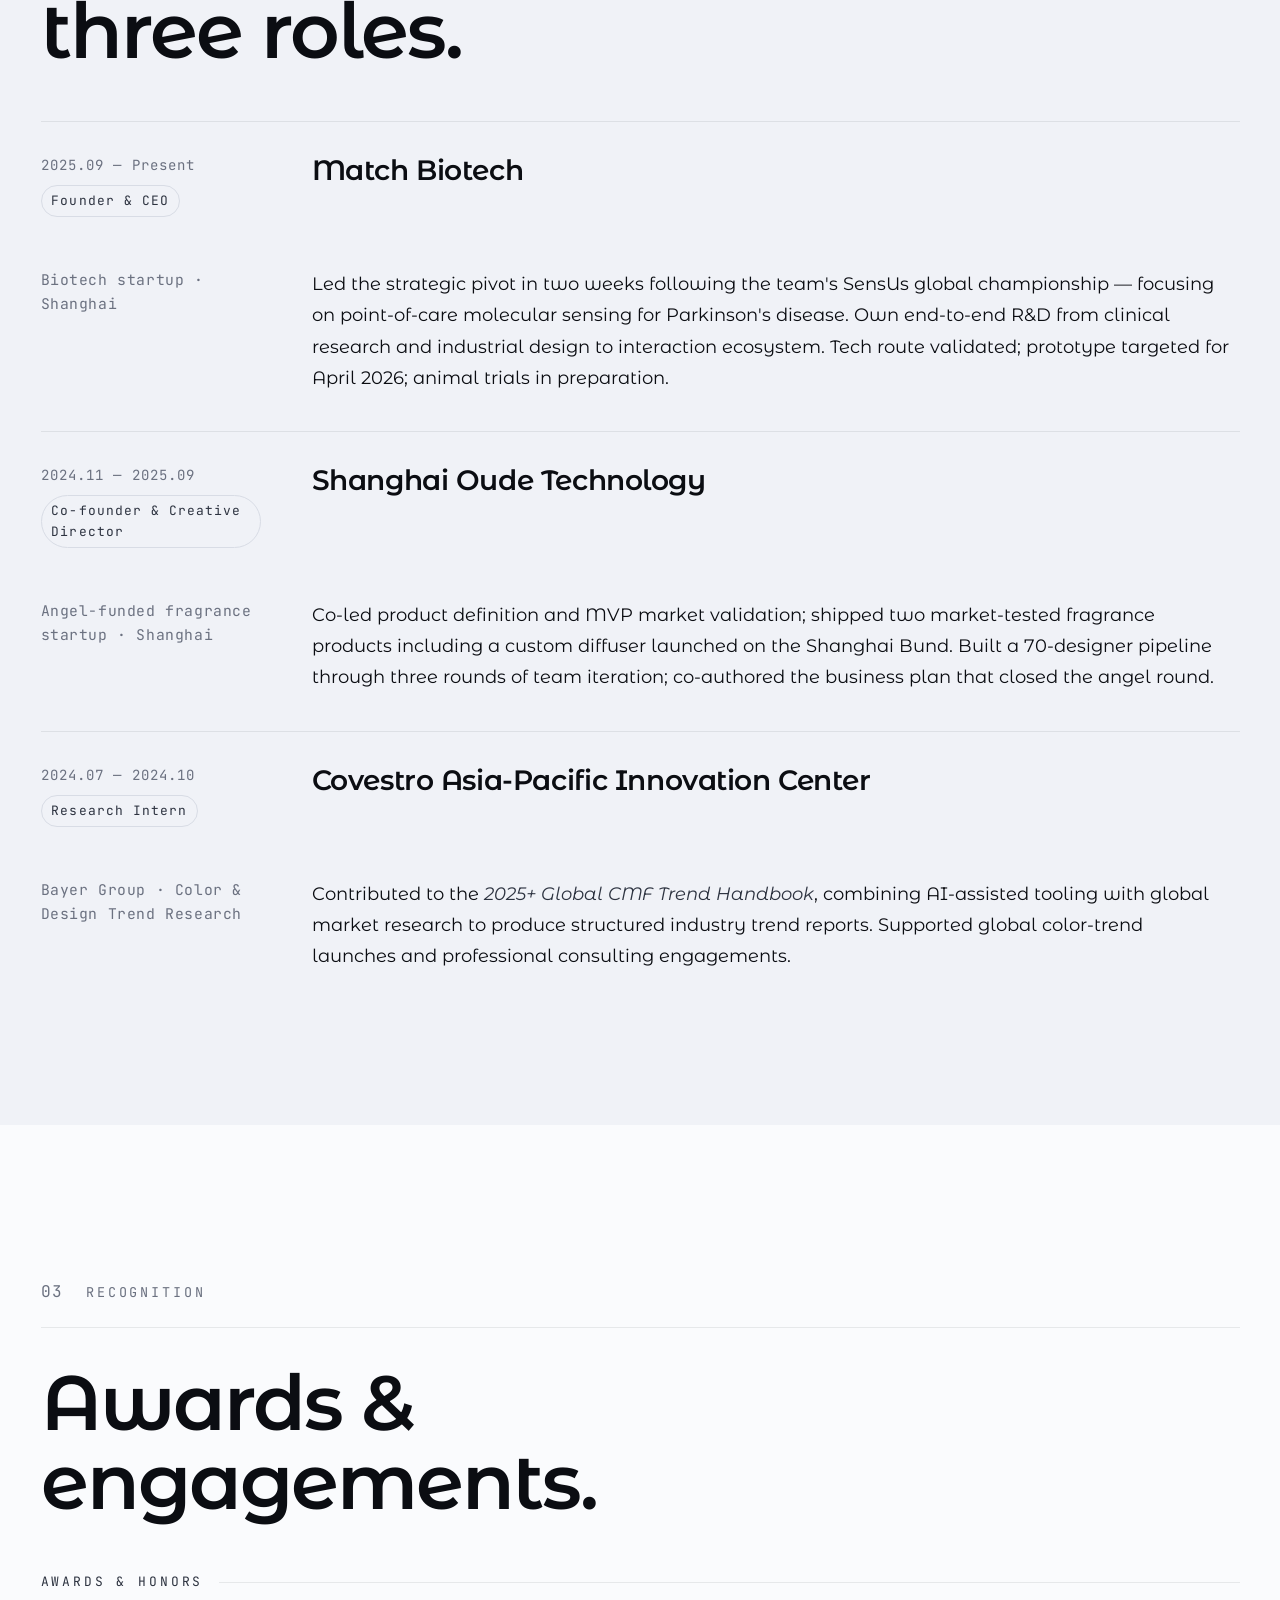
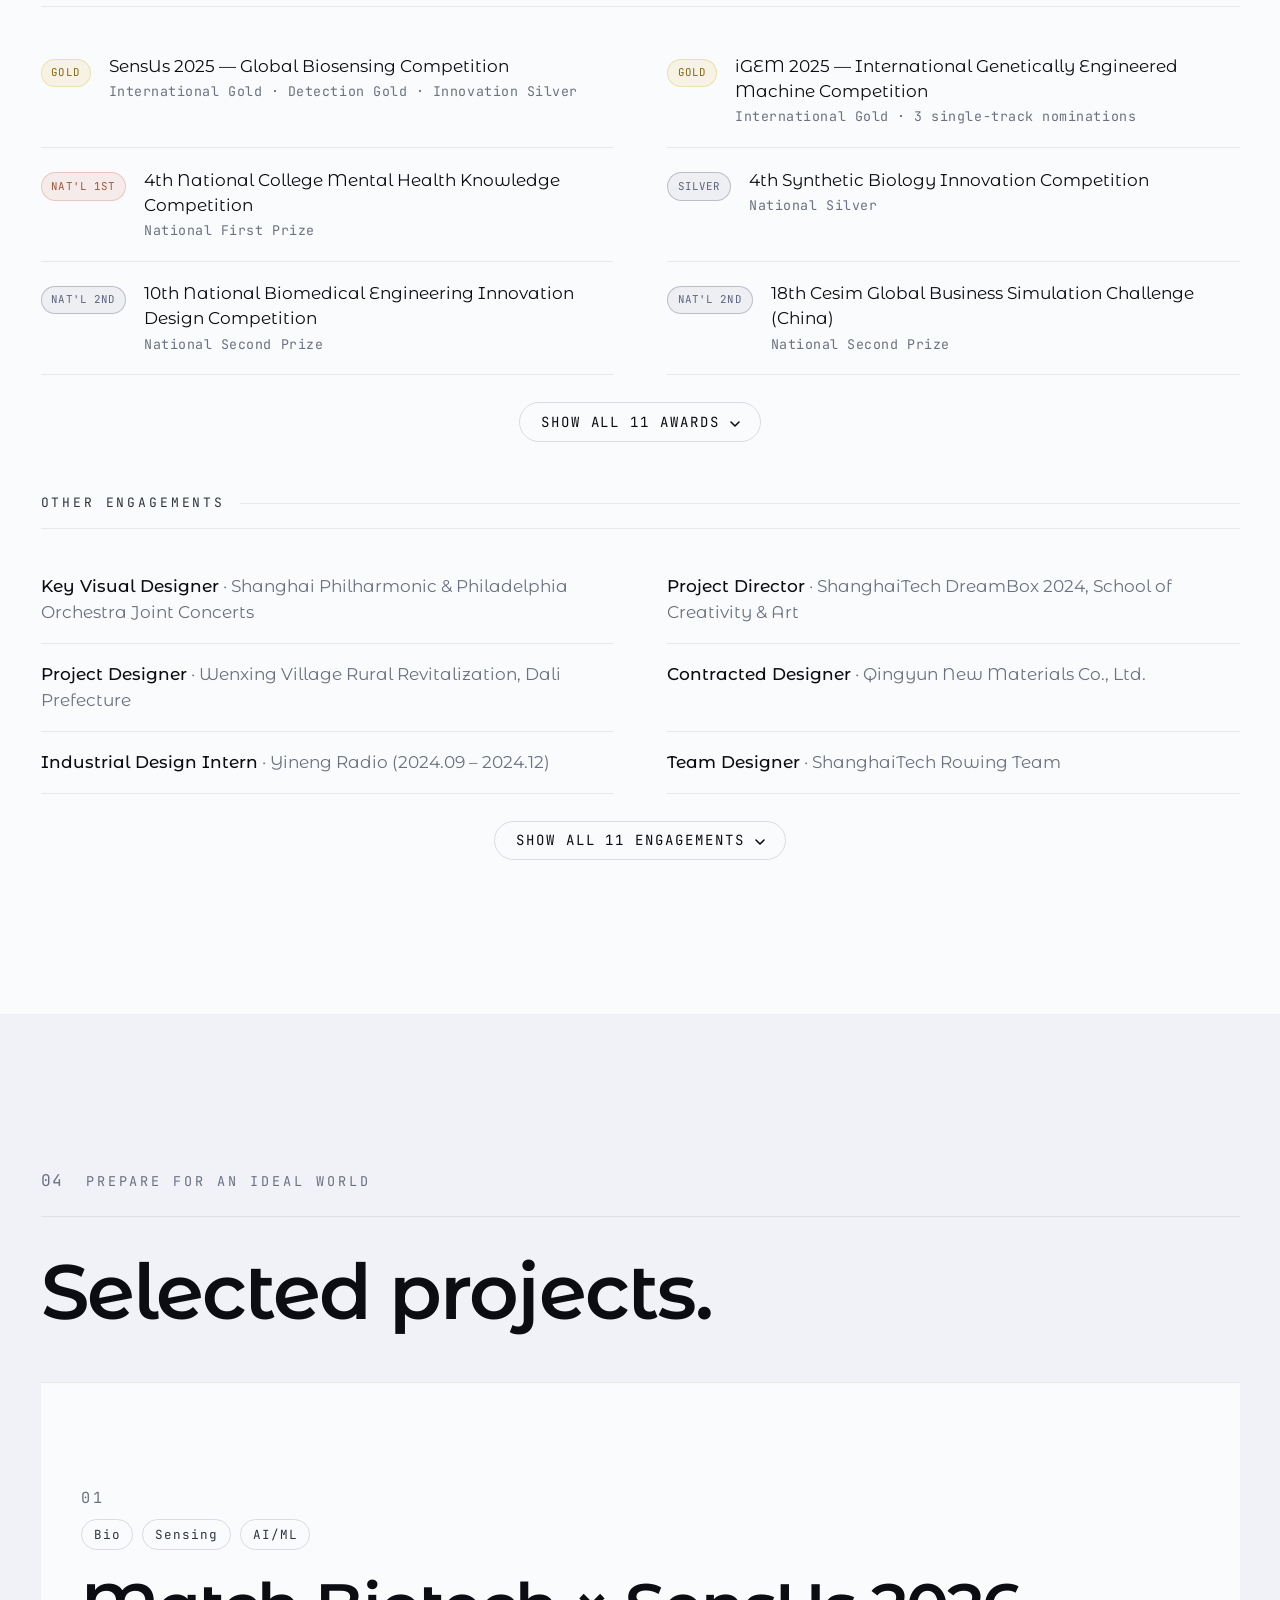
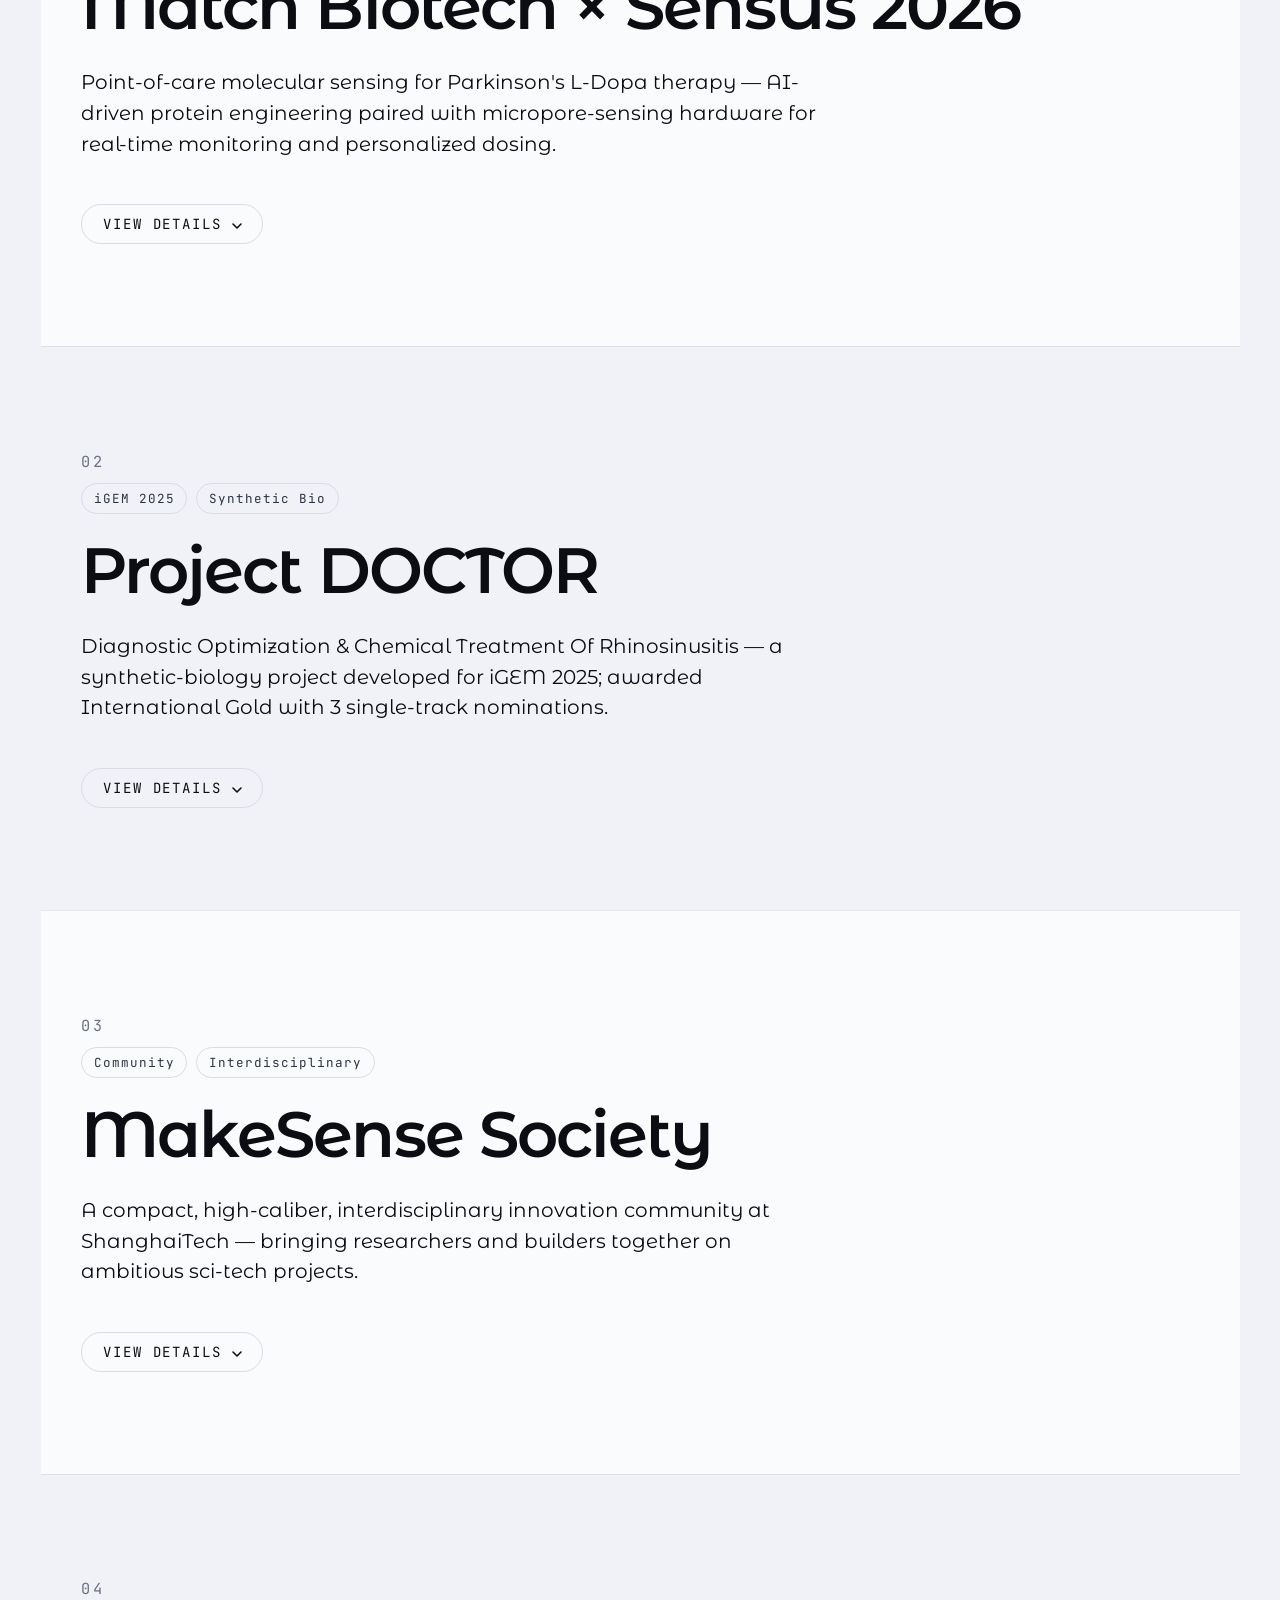
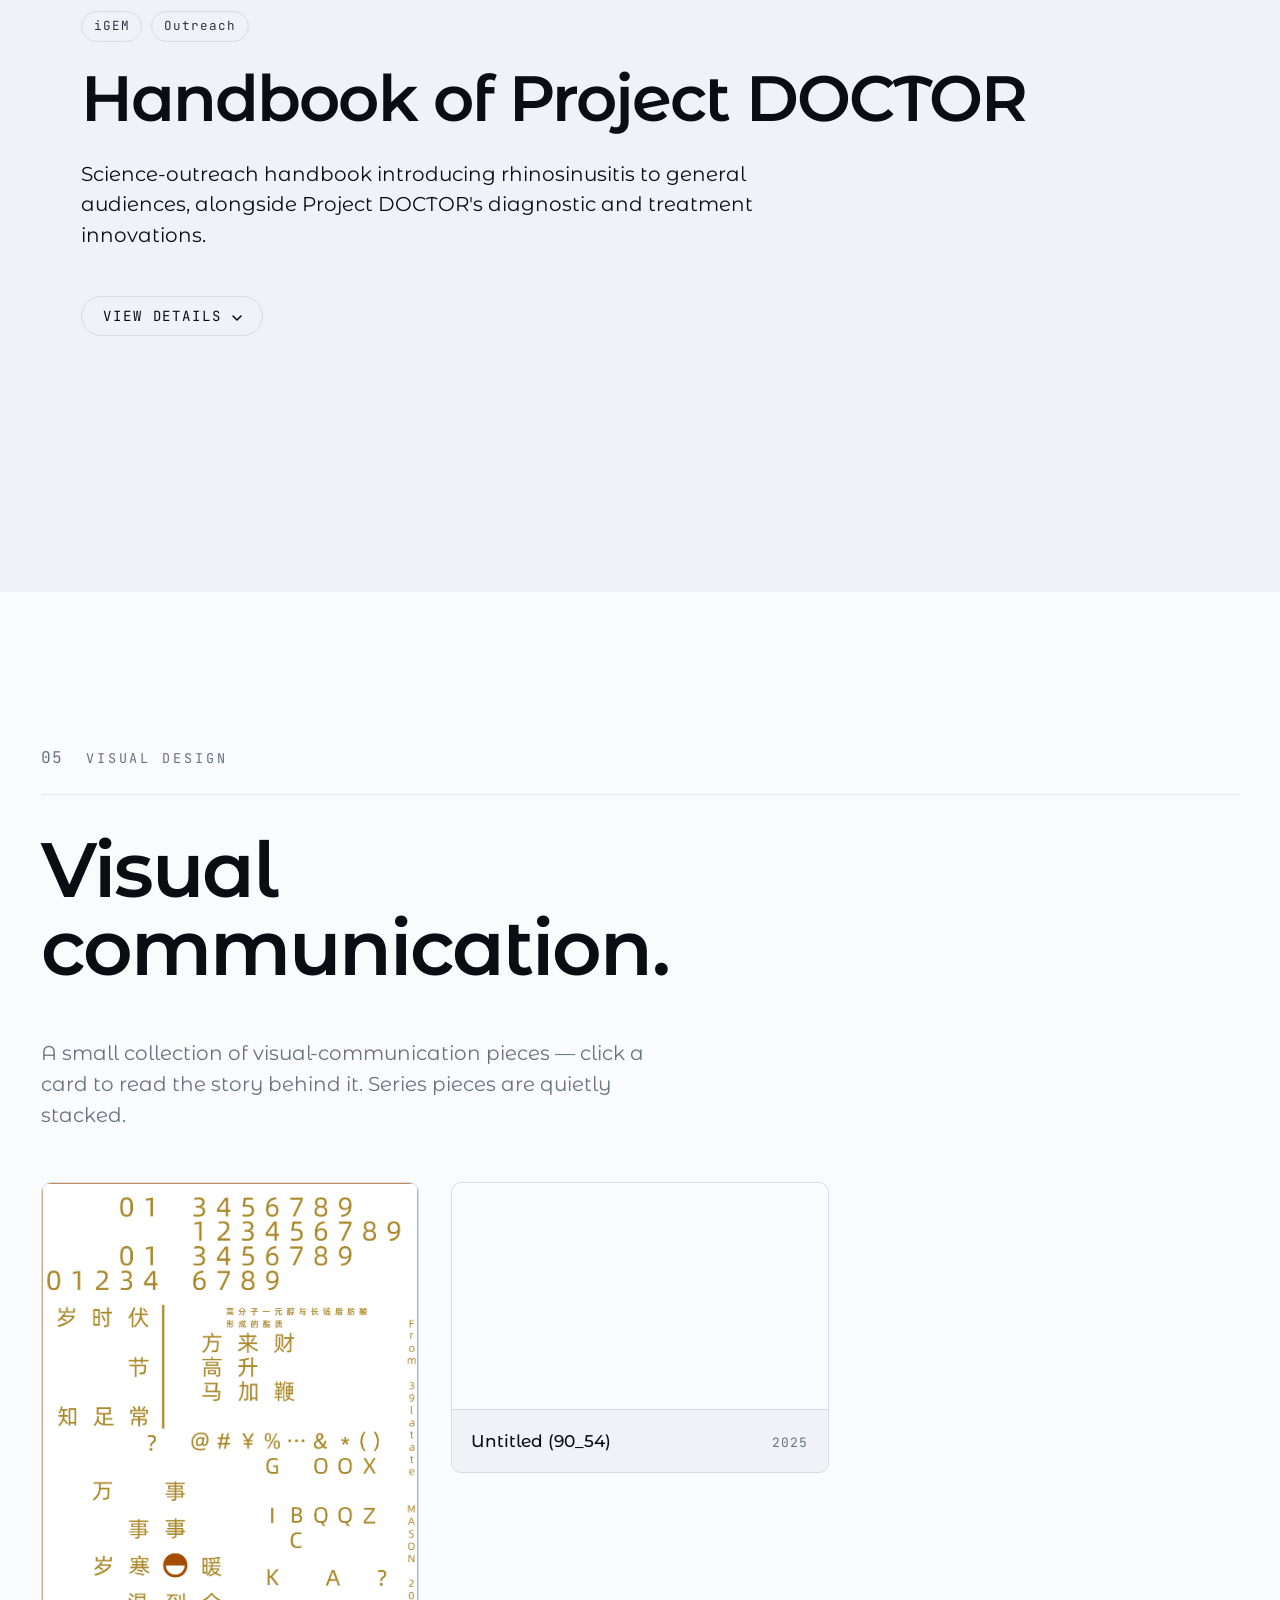
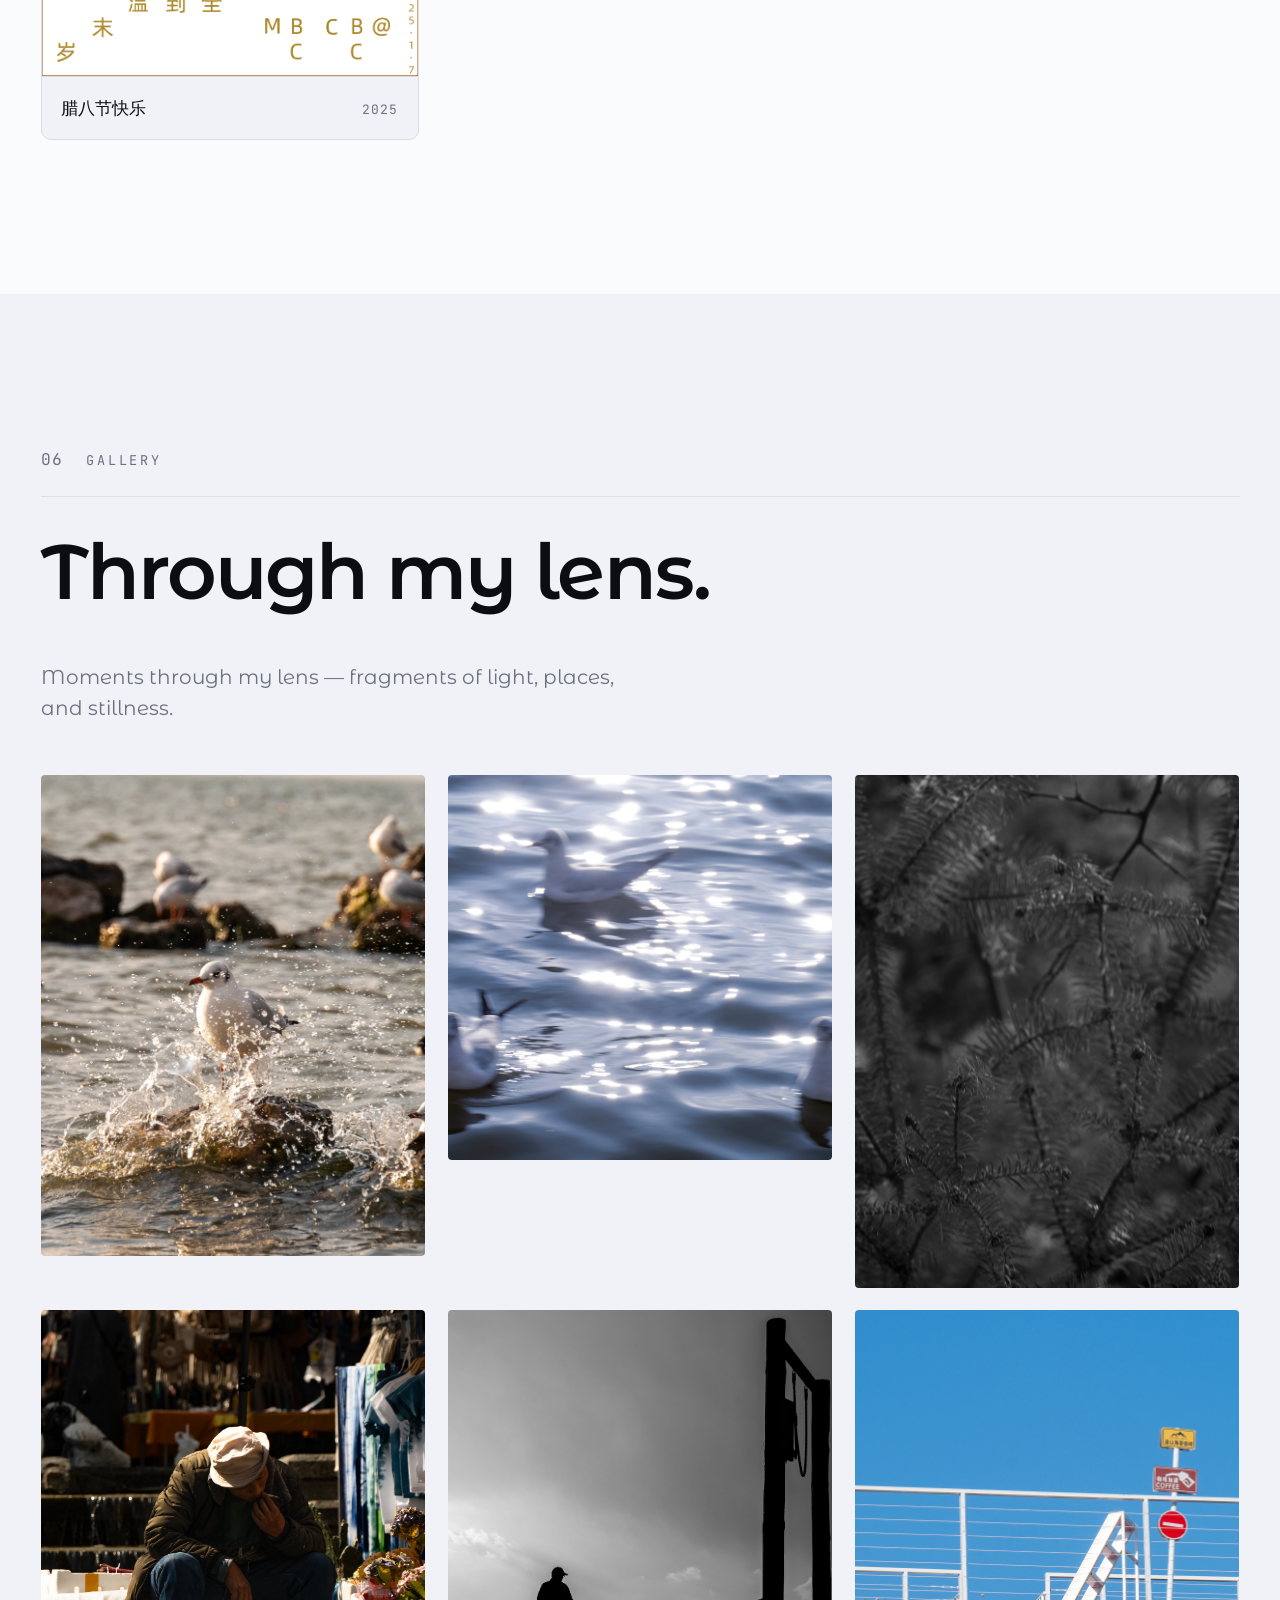
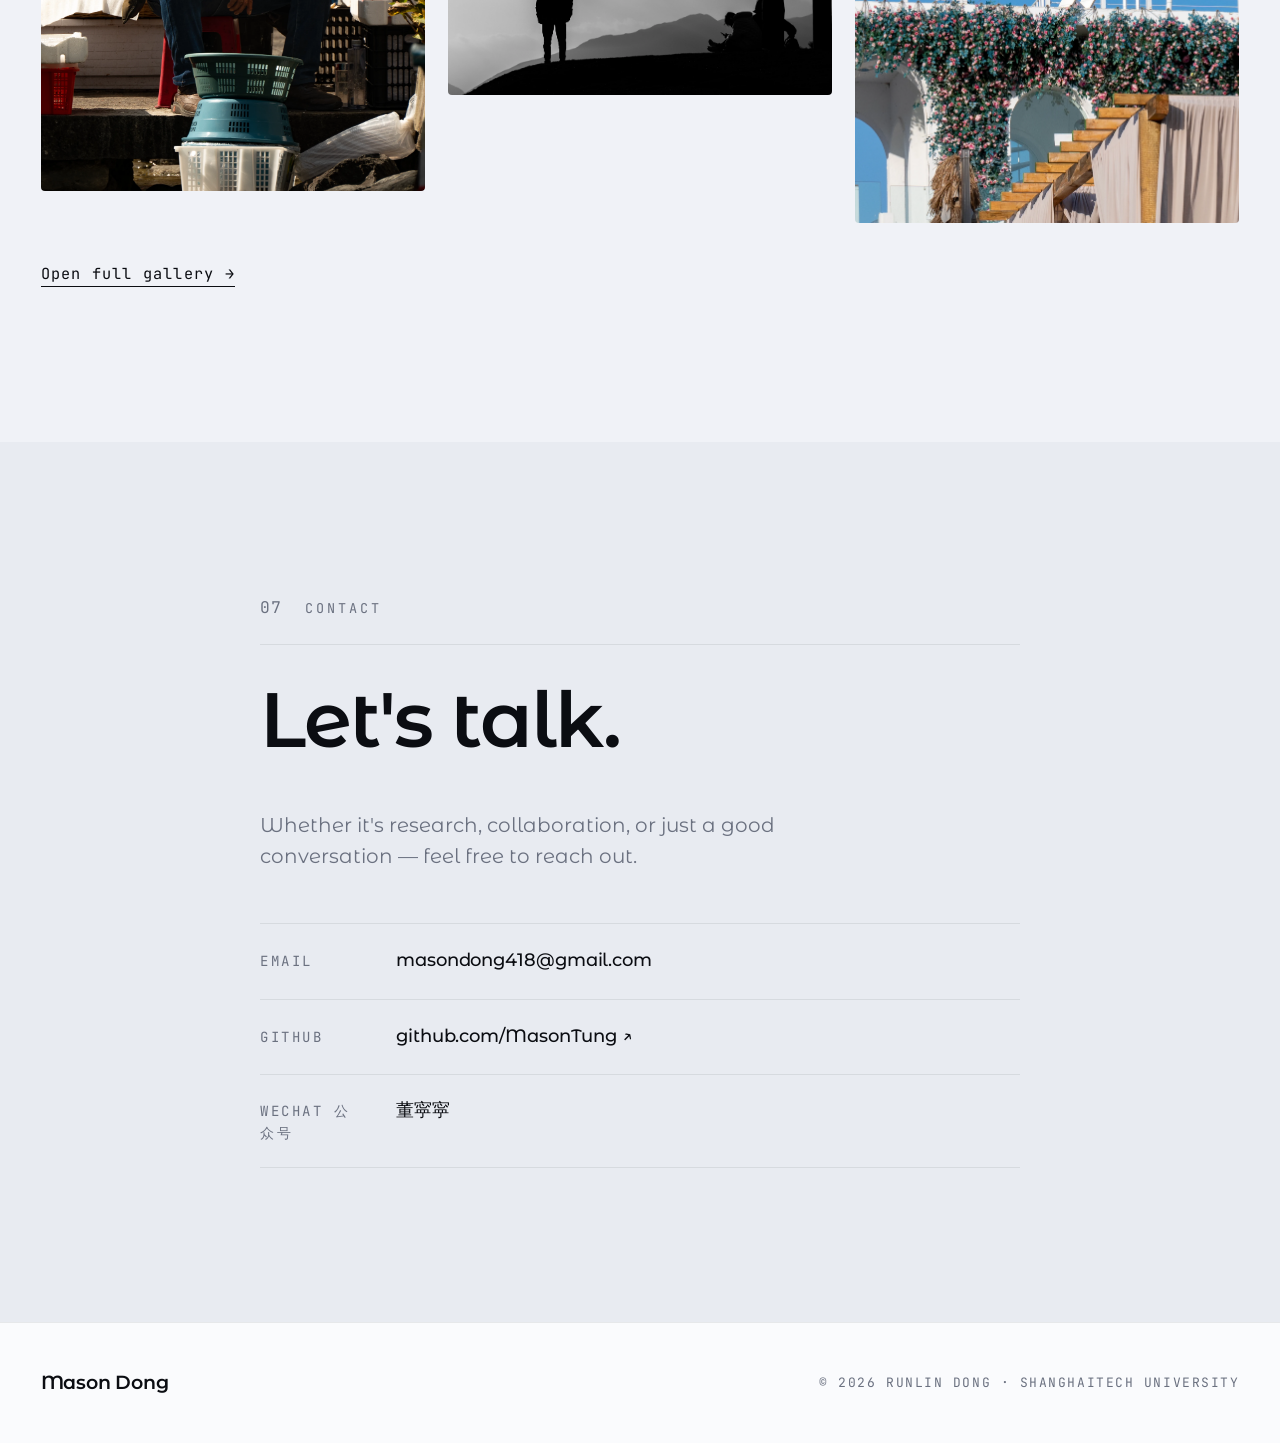
==== commit f9bb8c7c: "refactor: streamline navigation structure and enhance styles in index.html and style.css - Replaced " ====
--- a/index.html
+++ b/index.html
@@ -23,53 +23,39 @@
 </head>
 <body>
 
-  <!-- Navigation: hover the logo area to open a 3-column mega-menu panel -->
+  <!-- Navigation: flat top-level items; Work and About expand sub-lists on hover -->
   <nav class="nav">
     <div class="nav-inner">
-      <div class="nav-mega-wrap" id="nav-mega-wrap">
-        <a href="noah-style-demo.html" class="nav-logo" title="Switch to minimal view"
-           aria-haspopup="true" aria-expanded="false" aria-controls="nav-mega">Mason Dong</a>
-
-        <div class="nav-mega" id="nav-mega" role="region" aria-label="Site navigation">
-          <div class="nav-mega-grid">
-            <div class="nav-column">
-              <h3 class="nav-column-title">Work</h3>
-              <ul class="nav-column-list">
-                <li><a href="#work">Projects</a></li>
-                <li><a href="#visual-design">Visual Design</a></li>
-                <li><a href="#gallery">Gallery</a></li>
-              </ul>
-            </div>
-            <div class="nav-column">
-              <h3 class="nav-column-title">About</h3>
-              <ul class="nav-column-list">
-                <li><a href="#about">Bio</a></li>
-                <li><a href="#experience">Experience</a></li>
-              </ul>
-            </div>
-            <div class="nav-column">
-              <h3 class="nav-column-title">Connect</h3>
-              <ul class="nav-column-list">
-                <li><a href="#contact">Contact</a></li>
-                <li><a href="https://matchbiotech.com/" target="_blank" rel="noopener">MatchBiotech</a></li>
-              </ul>
-            </div>
-          </div>
-
-          <!-- Decorative mark in the bottom-left of the panel -->
-          <span class="nav-mega-mark" aria-hidden="true">
-            <svg viewBox="0 0 32 32" width="28" height="28">
-              <path d="M16 4a12 12 0 1 0 0 24 12 12 0 0 0 0-24Zm0 4a8 8 0 1 1 0 16 8 8 0 0 1 0-16Z" fill="currentColor"/>
-              <path d="M22 16l8-5v10l-8-5Z" fill="currentColor"/>
-            </svg>
-          </span>
-        </div>
-      </div>
+      <a href="noah-style-demo.html" class="nav-logo" title="Switch to minimal view">Mason Dong</a>
+
+      <ul class="nav-items" id="nav-items">
+        <li class="nav-item nav-item-dropdown">
+          <span class="nav-link" tabindex="0" aria-haspopup="true" aria-expanded="false">Work</span>
+          <ul class="nav-sublist">
+            <li><a href="#work">Projects</a></li>
+            <li><a href="#visual-design">Visual Design</a></li>
+            <li><a href="#gallery">Gallery</a></li>
+          </ul>
+        </li>
+        <li class="nav-item nav-item-dropdown">
+          <span class="nav-link" tabindex="0" aria-haspopup="true" aria-expanded="false">About</span>
+          <ul class="nav-sublist">
+            <li><a href="#about">Bio</a></li>
+            <li><a href="#experience">Experience</a></li>
+          </ul>
+        </li>
+        <li class="nav-item">
+          <a href="https://matchbiotech.com/" target="_blank" rel="noopener" class="nav-link">MatchBiotech</a>
+        </li>
+        <li class="nav-item">
+          <a href="#contact" class="nav-link">Contact</a>
+        </li>
+      </ul>
 
       <div class="nav-actions">
         <a href="#contact" class="nav-cta">Get in touch <span aria-hidden="true">→</span></a>
         <button class="nav-toggle" id="nav-toggle" type="button"
-                aria-label="Toggle menu" aria-expanded="false" aria-controls="nav-mega">
+                aria-label="Toggle menu" aria-expanded="false" aria-controls="nav-items">
           <span class="nav-toggle-bars" aria-hidden="true"><span></span><span></span><span></span></span>
         </button>
       </div>
--- a/style.css
+++ b/style.css
@@ -143,95 +143,83 @@
 }
 .nav-logo:hover { opacity: 0.6; }
 
-/* Mega-menu — hover the logo area to drop a 3-column panel */
-.nav-mega-wrap {
+/* Top-level nav items — inline; dropdown groups expand a small panel on hover */
+.nav-items {
+  display: flex;
+  align-items: center;
+  gap: 1.75rem;
+  list-style: none;
+  padding: 0;
+  margin: 0;
+}
+
+.nav-item {
   position: relative;
   display: flex;
   align-items: center;
 }
 
-.nav-mega {
+.nav-link {
+  font-size: 0.875rem;
+  font-weight: 600;
+  color: var(--text);
+  line-height: 1.4;
+  white-space: nowrap;
+  cursor: pointer;
+  transition: opacity var(--transition);
+}
+.nav-link:hover,
+.nav-item-dropdown:hover .nav-link,
+.nav-item-dropdown:focus-within .nav-link {
+  opacity: 0.65;
+}
+
+/* Sub-list popover — hidden by default; reveals on hover/focus */
+.nav-sublist {
   position: absolute;
   top: calc(100% + 0.65rem);
-  left: -1.25rem;
-  width: clamp(560px, 60vw, 820px);
-  padding: 2.25rem 2.5rem 2rem;
+  left: -0.75rem;
+  list-style: none;
+  display: flex;
+  flex-direction: column;
+  min-width: 160px;
+  padding: 0.55rem 0.85rem;
   background: var(--surface);
   border: 1px solid var(--border-soft);
-  border-radius: 14px;
-  box-shadow: 0 28px 60px -24px rgba(0, 0, 0, 0.55);
+  border-radius: var(--radius);
+  box-shadow: 0 14px 32px -16px rgba(0, 0, 0, 0.55);
   opacity: 0;
   visibility: hidden;
-  transform: translateY(-6px);
-  transition: opacity 0.22s ease, transform 0.22s ease, visibility 0.22s;
+  transform: translateY(-4px);
+  transition: opacity 0.18s ease, transform 0.18s ease, visibility 0.18s;
   pointer-events: none;
   z-index: 200;
 }
-[data-theme="light"] .nav-mega {
+[data-theme="light"] .nav-sublist {
   background: #FFFFFF;
-  box-shadow: 0 28px 60px -24px rgba(11, 13, 18, 0.18);
-}
-
-/* Open on hover or keyboard focus anywhere inside the wrap */
-.nav-mega-wrap:hover .nav-mega,
-.nav-mega-wrap:focus-within .nav-mega {
+  box-shadow: 0 14px 32px -16px rgba(11, 13, 18, 0.18);
+}
+
+.nav-item-dropdown:hover .nav-sublist,
+.nav-item-dropdown:focus-within .nav-sublist {
   opacity: 1;
   visibility: visible;
   transform: translateY(0);
   pointer-events: auto;
 }
 
-.nav-mega-grid {
-  display: grid;
-  grid-template-columns: repeat(3, minmax(0, 1fr));
-  gap: 0 3rem;
-}
-
-.nav-column {
-  display: flex;
-  flex-direction: column;
-}
-
-.nav-column-title {
-  font-size: 1.05rem;
-  font-weight: 700;
-  color: var(--text);
-  margin: 0 0 1.1rem;
-  letter-spacing: -0.005em;
-  line-height: 1.2;
-}
-
-.nav-column-list {
-  list-style: none;
-  display: flex;
-  flex-direction: column;
-  gap: 0.55rem;
-  padding: 0;
-  margin: 0;
-}
-
-.nav-column-list a {
+.nav-sublist a {
   display: inline-block;
-  font-size: 1rem;
+  font-size: 0.875rem;
   font-weight: 400;
-  color: var(--text-muted);
-  line-height: 1.4;
-  transition: color 0.18s ease;
-}
-.nav-column-list a:hover {
-  color: var(--text);
-}
-
-/* Decorative mark, bottom-left of the panel */
-.nav-mega-mark {
-  display: inline-flex;
-  align-items: center;
-  justify-content: center;
-  width: 32px;
-  height: 32px;
-  margin-top: 1.75rem;
-  color: var(--text);
-  opacity: 0.85;
+  height: 26px;
+  line-height: 26px;
+  color: var(--text);
+  opacity: 0.6;
+  transition: opacity var(--transition);
+}
+.nav-sublist a:hover {
+  opacity: 1;
 }
 
 .nav-actions {
@@ -1328,8 +1316,7 @@
 =========================== */
 @media (max-width: 1100px) {
   .nav-inner { gap: 2rem; padding: 1.25rem 1.75rem; }
-  .nav-mega { width: clamp(420px, 70vw, 640px); padding: 1.75rem 2rem; }
-  .nav-mega-grid { gap: 0 2rem; }
+  .nav-items { gap: 1.25rem; }
   .hero-grid {
     flex-direction: column;
     align-items: stretch;
@@ -1364,47 +1351,56 @@
   .nav-cta { display: none; }
   .nav-toggle { display: flex; }
 
-  /* Mobile mega-menu: disable desktop hover trigger; rely on hamburger to open.
-     Panel becomes a full-width drawer below the nav bar. */
-  .nav-mega-wrap:hover .nav-mega,
-  .nav-mega-wrap:focus-within .nav-mega {
-    opacity: 0;
-    visibility: hidden;
-    pointer-events: none;
-  }
-  .nav-mega {
+  /* Mobile nav: top-level items become a full-width drawer below the nav bar,
+     toggled by the hamburger. Sub-lists inline as stacked sections. */
+  .nav-items {
     position: fixed;
     top: 100%;
     left: 0;
     right: 0;
-    width: auto;
-    border-radius: 0;
-    border: none;
+    flex-direction: column;
+    align-items: stretch;
+    gap: 1.1rem;
+    padding: 1.25rem 1.5rem 1.75rem;
+    background: var(--surface);
     border-bottom: 1px solid var(--border-soft);
     box-shadow: 0 18px 40px -20px rgba(0, 0, 0, 0.45);
-    padding: 1.5rem 1.5rem 1.75rem;
+    opacity: 0;
+    visibility: hidden;
     transform: translateY(-6px);
+    pointer-events: none;
+    transition: opacity 0.22s ease, transform 0.22s ease, visibility 0.22s;
   }
-  body.nav-open .nav-mega {
+  body.nav-open .nav-items {
     opacity: 1;
     visibility: visible;
     transform: translateY(0);
     pointer-events: auto;
   }
-  .nav-mega-grid {
-    grid-template-columns: 1fr;
-    gap: 1.25rem;
+  /* On mobile dropdown groups display their sub-lists inline (no popover) */
+  .nav-item-dropdown {
+    flex-direction: column;
+    align-items: stretch;
   }
-  .nav-column-title {
-    font-size: 0.95rem;
-    margin-bottom: 0.65rem;
+  .nav-item-dropdown .nav-sublist {
+    position: static;
+    opacity: 1;
+    visibility: visible;
+    transform: none;
+    pointer-events: auto;
+    background: transparent;
+    border: none;
+    box-shadow: none;
+    padding: 0.4rem 0 0;
+    min-width: 0;
   }
-  .nav-column-list a {
+  .nav-sublist a {
     font-size: 1rem;
-    line-height: 1.4;
+    height: 32px;
+    line-height: 32px;
   }
-  .nav-mega-mark {
-    display: none;
+  .nav-link {
+    font-size: 1rem;
   }
 
   .hero { padding: 2rem 1.25rem 0; }
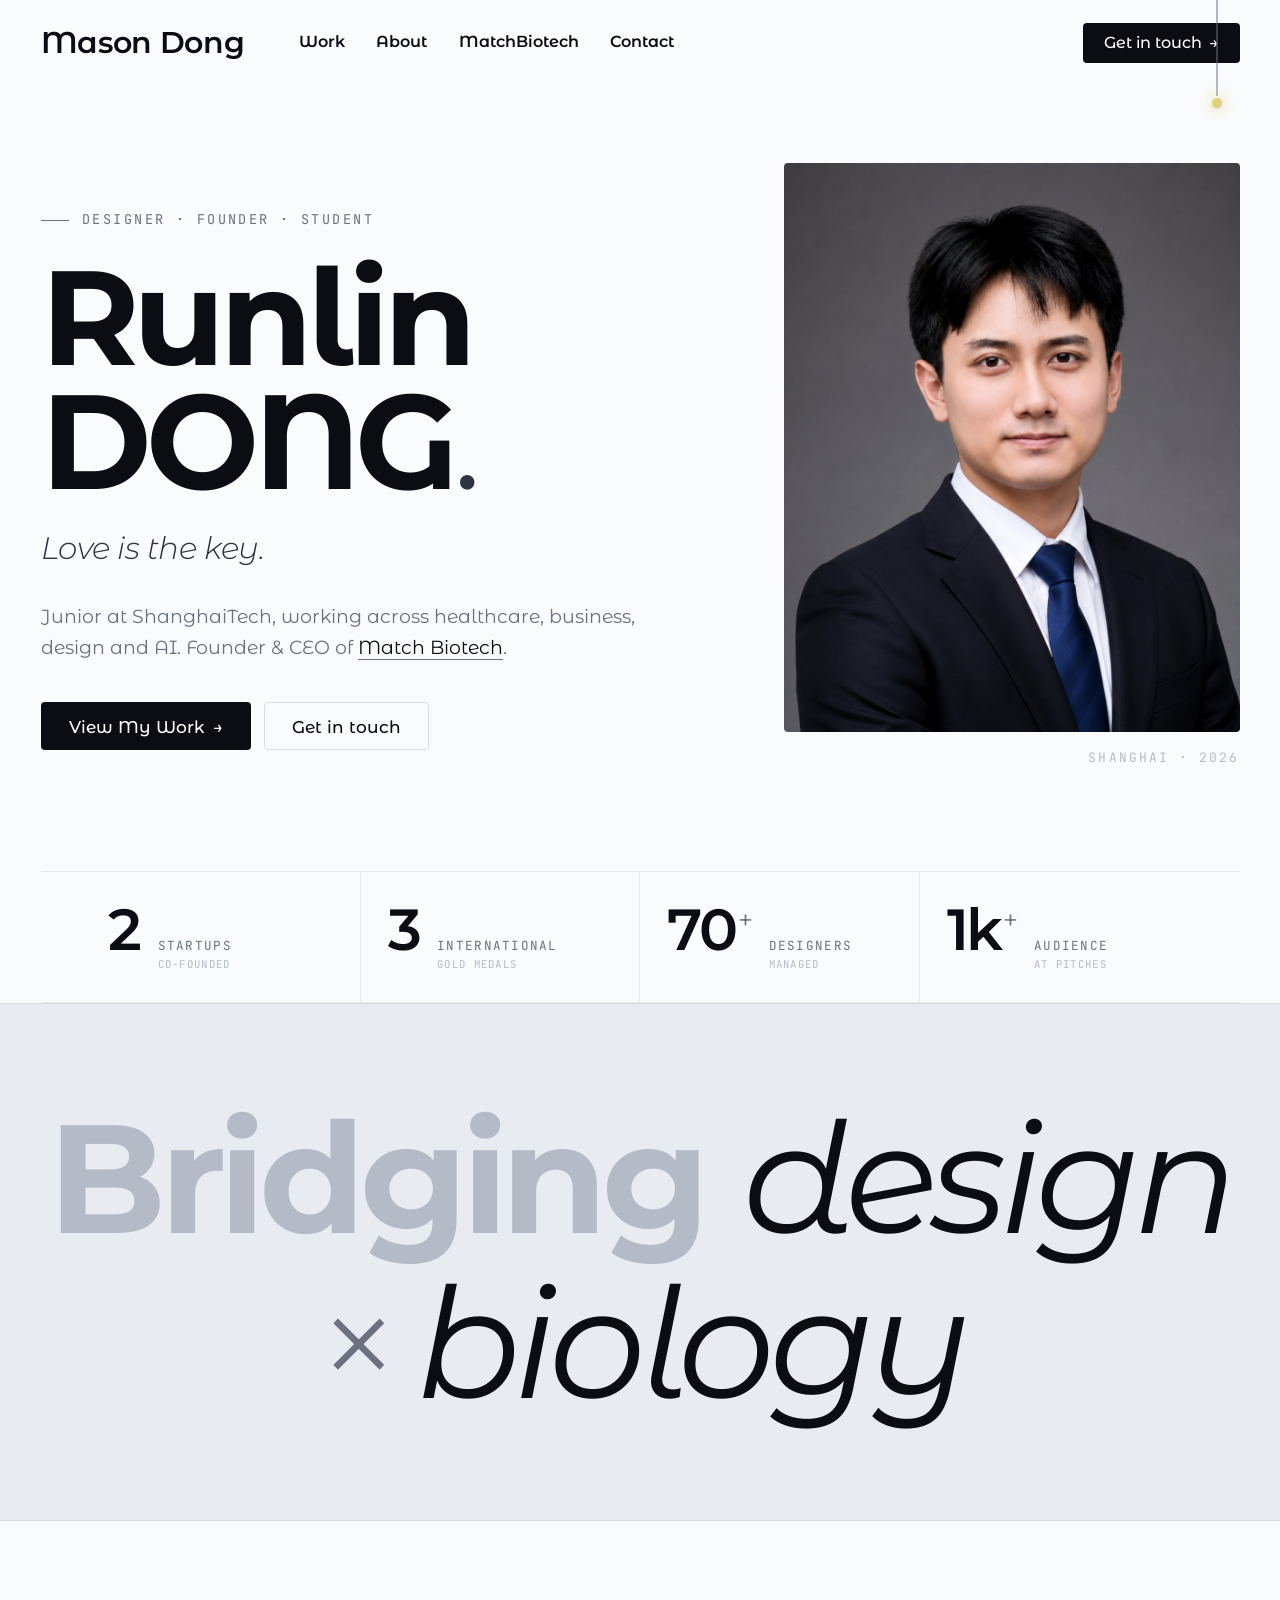
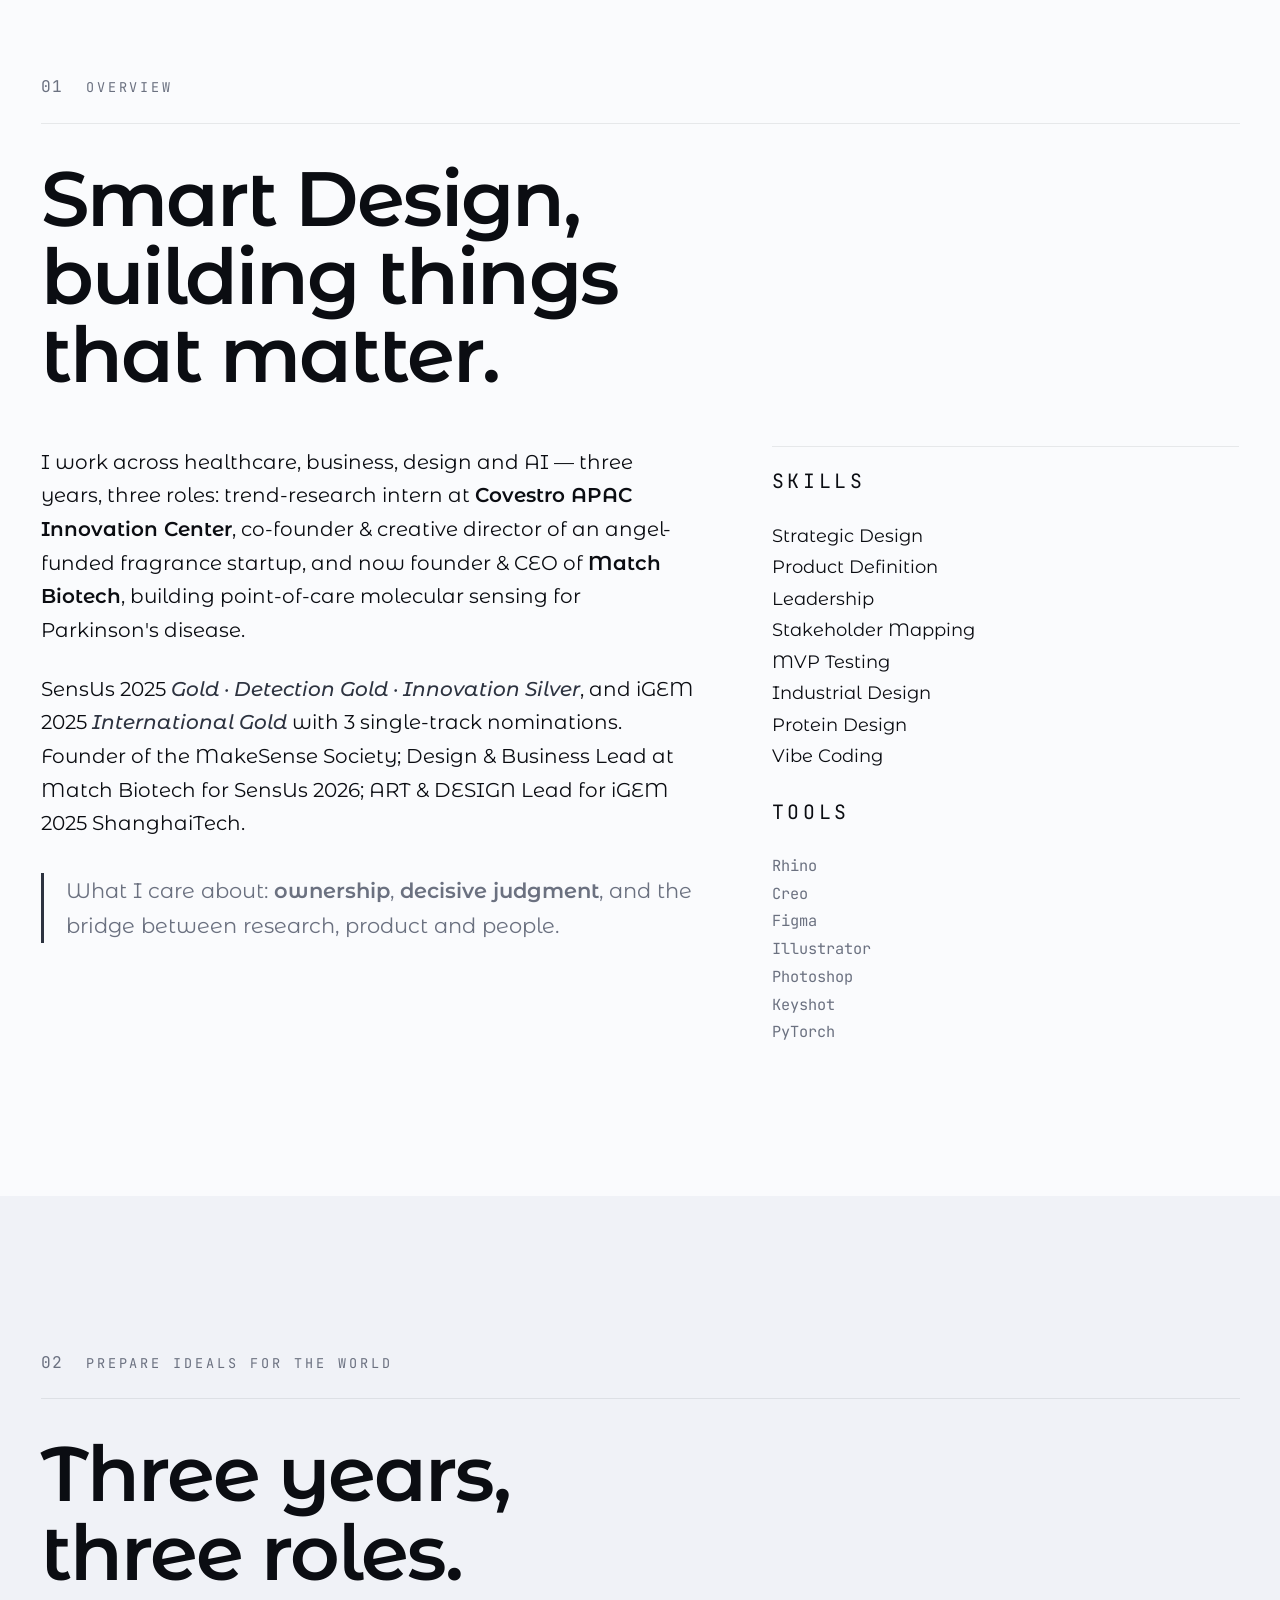
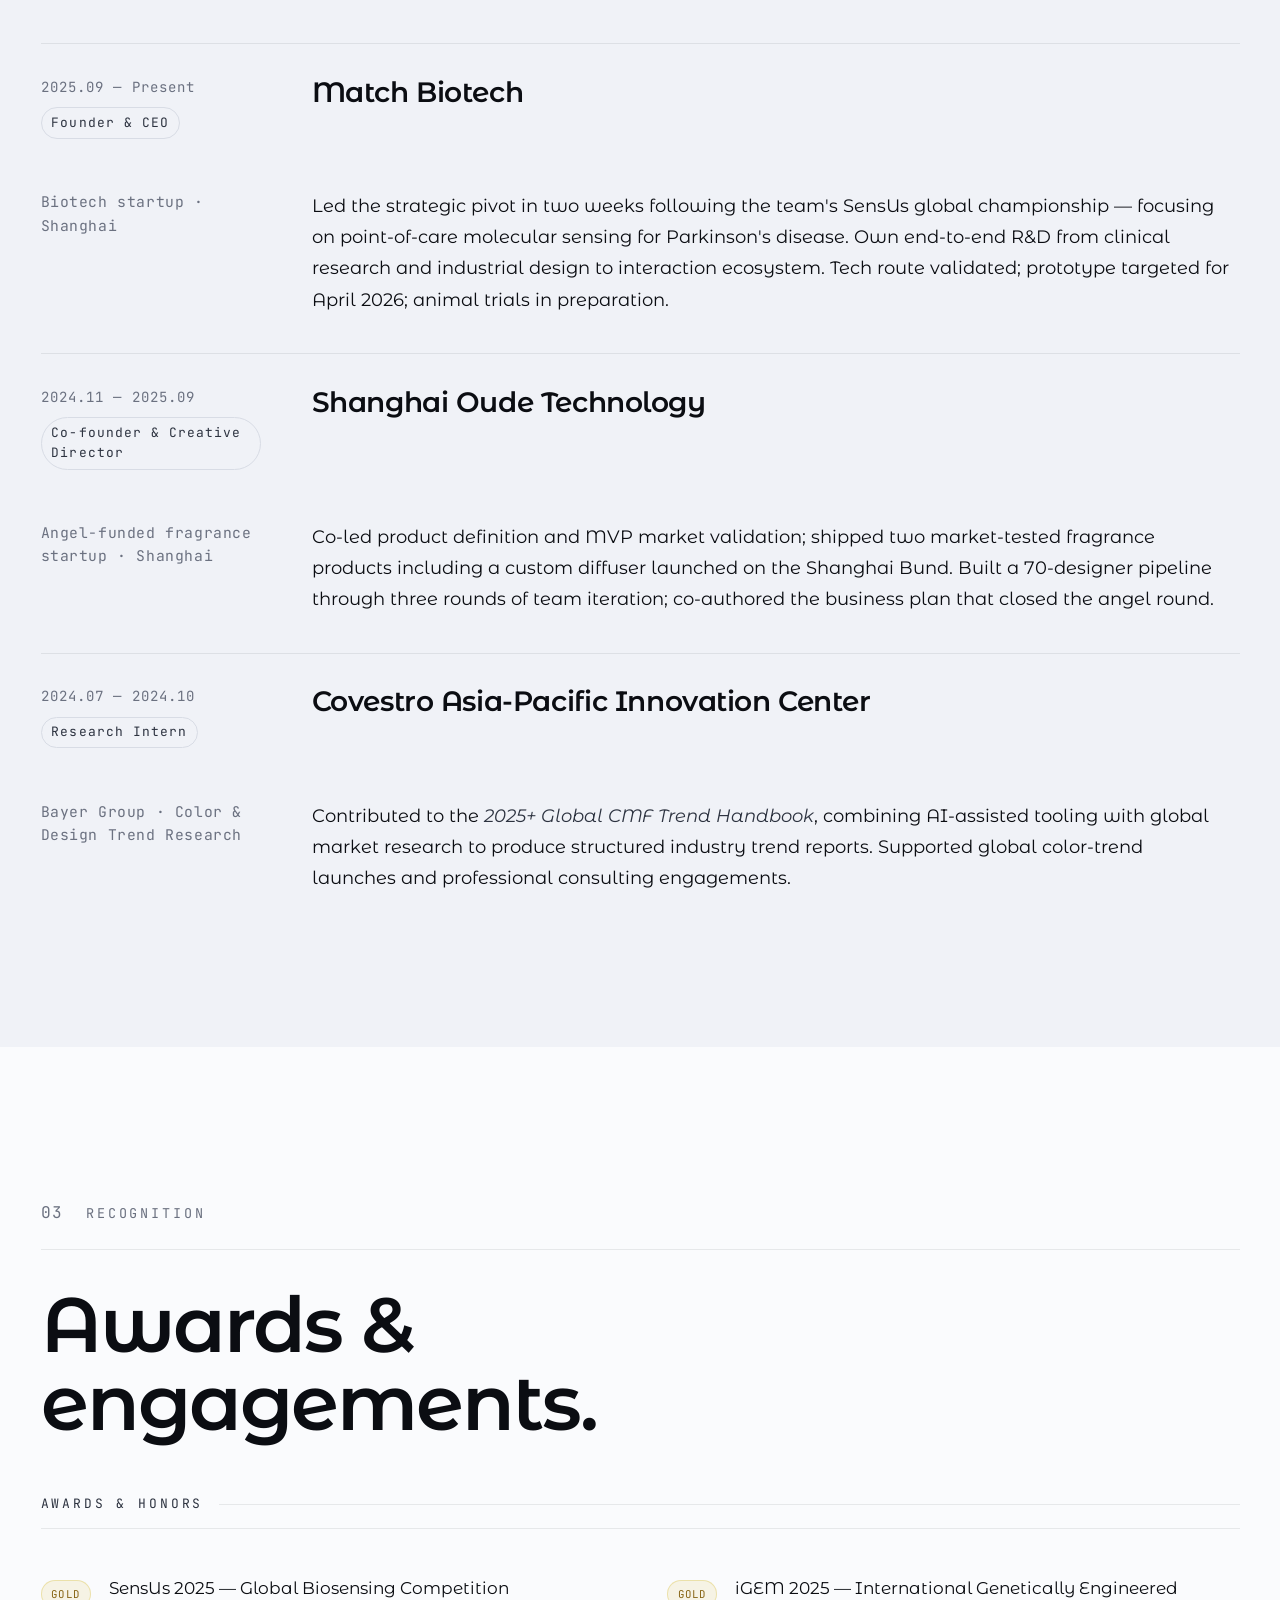
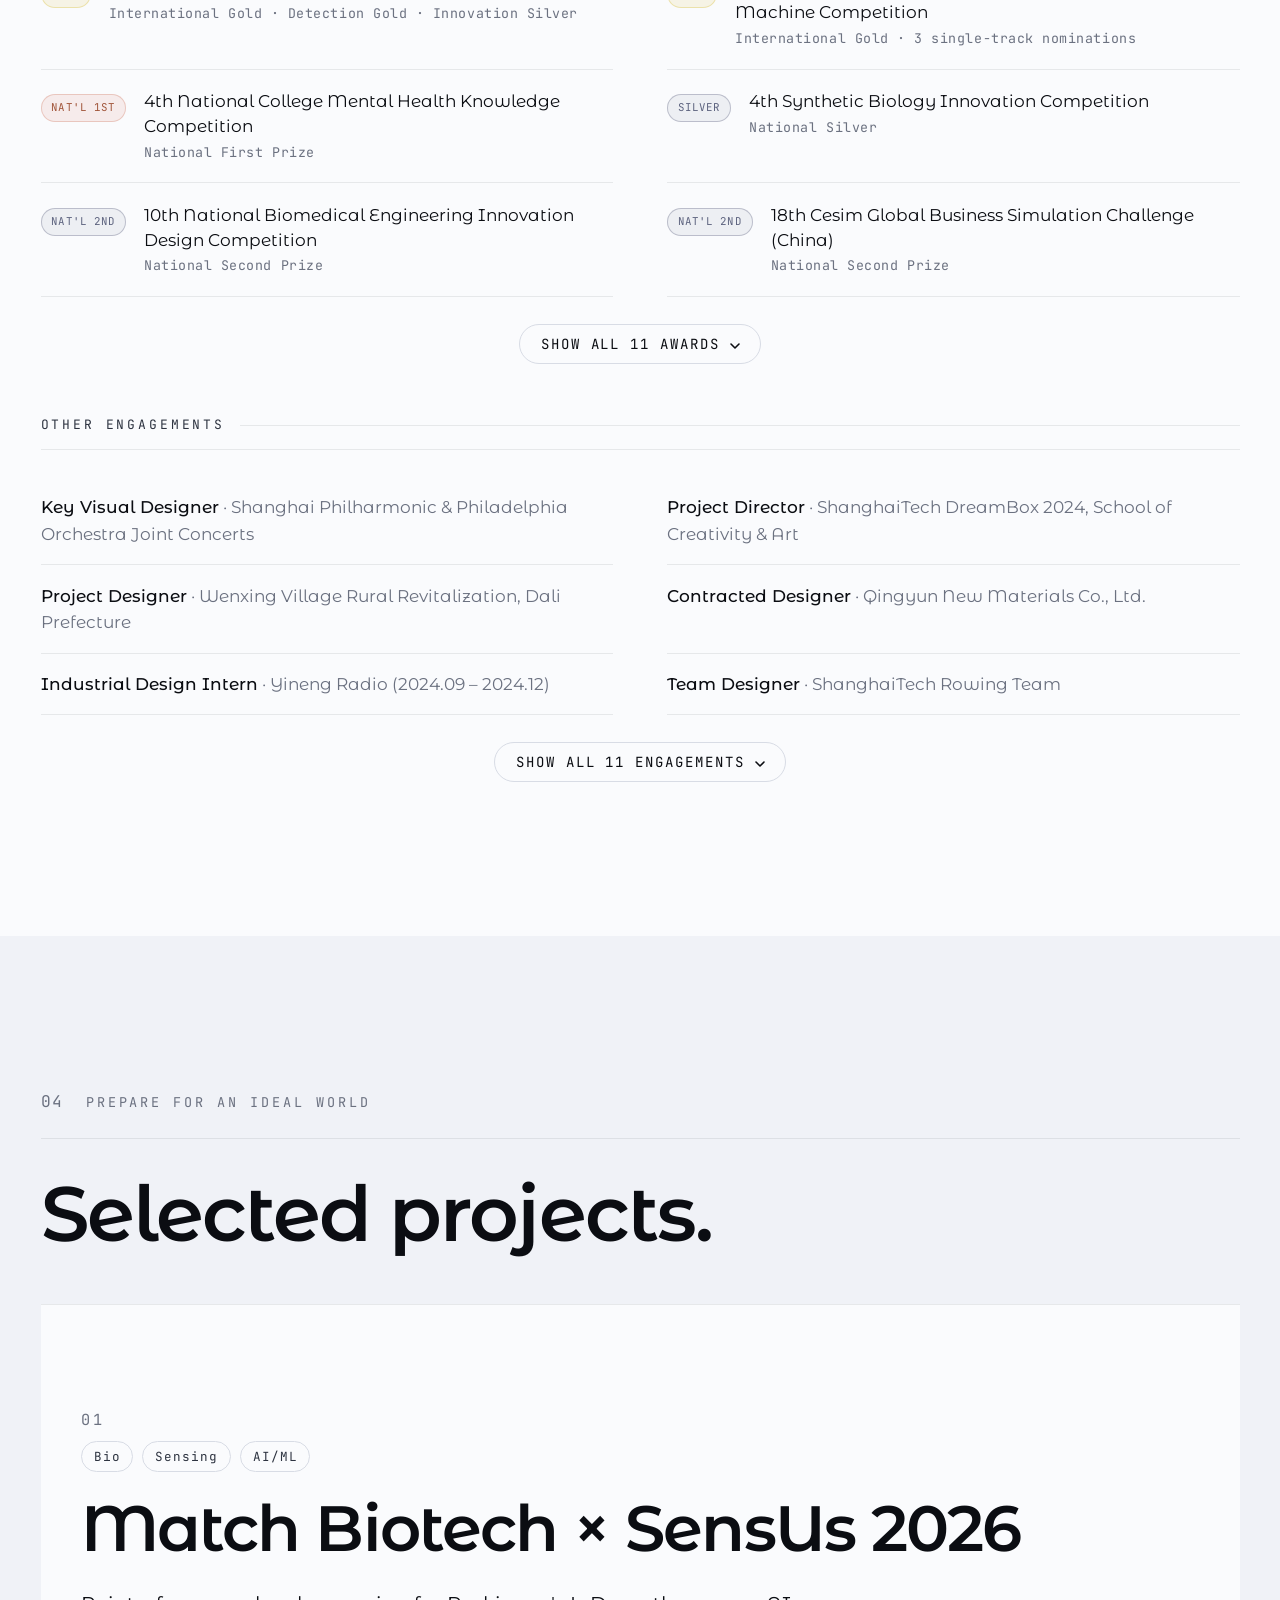
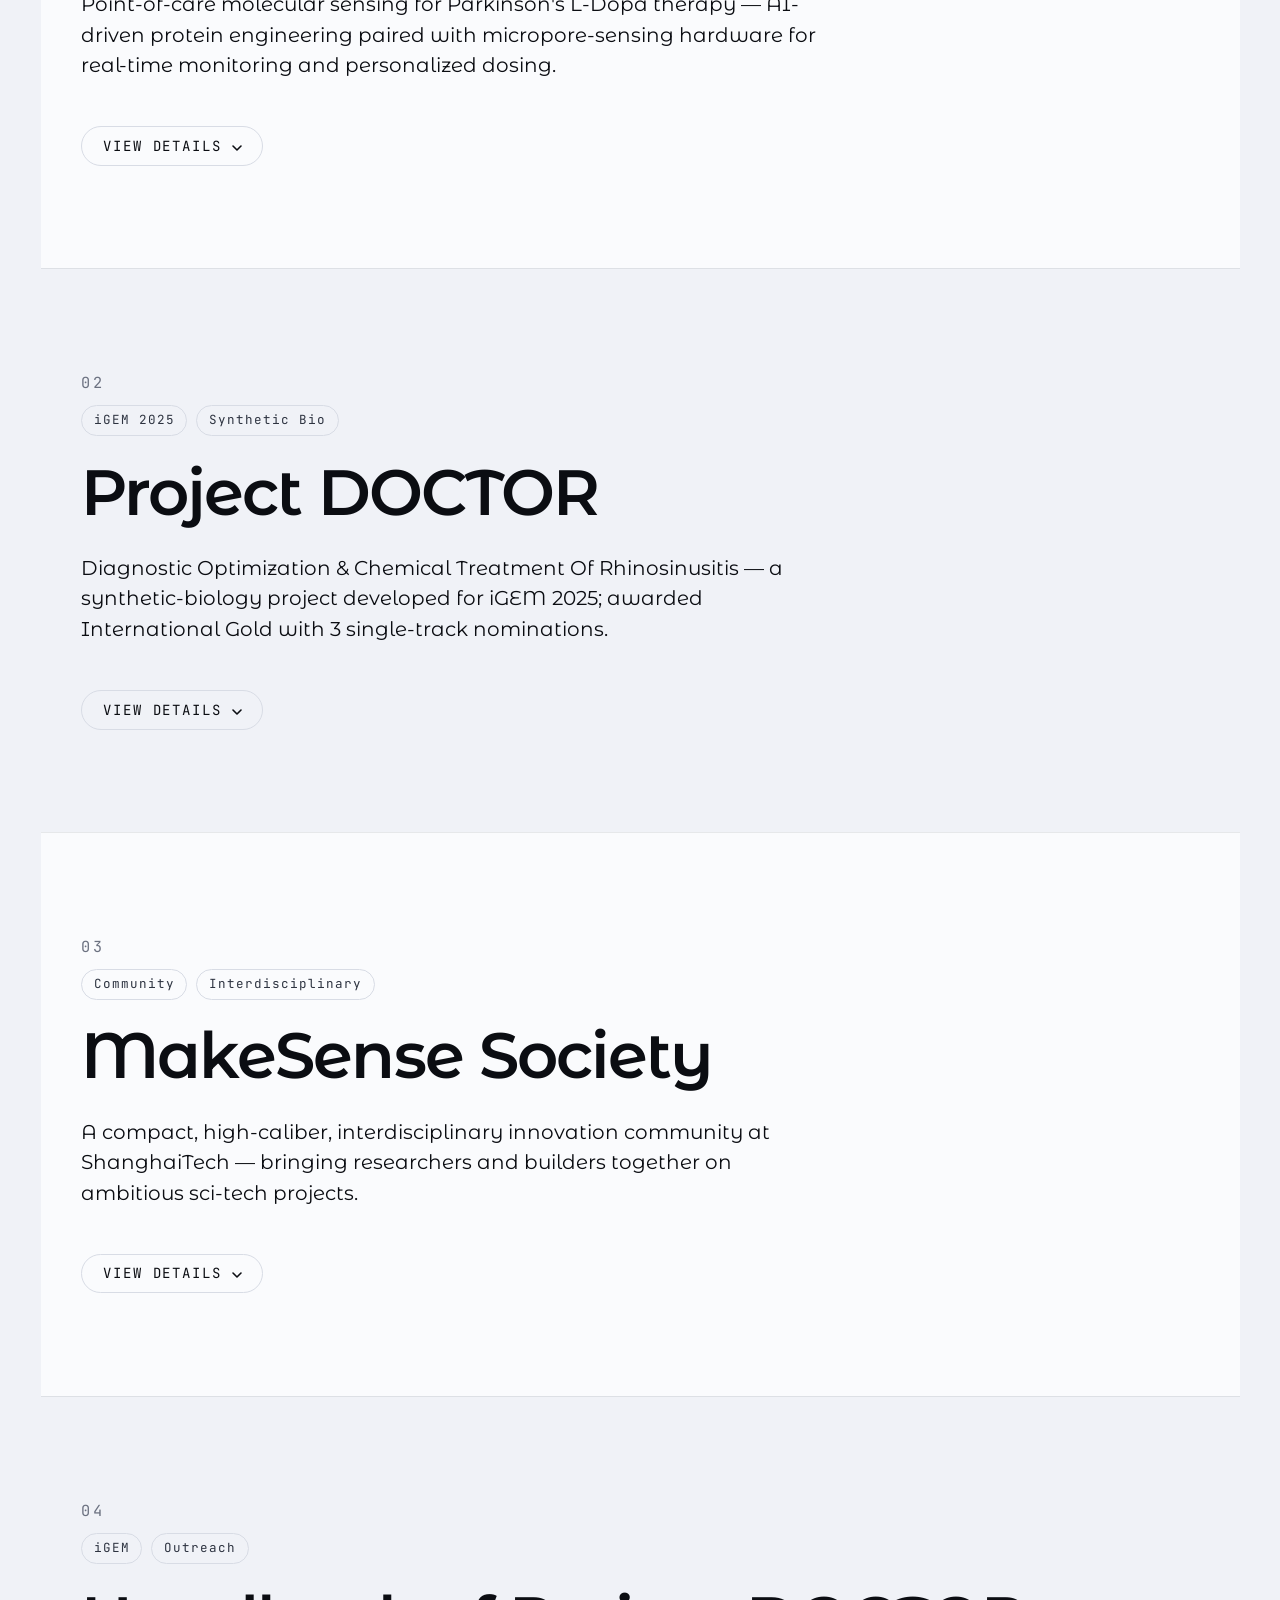
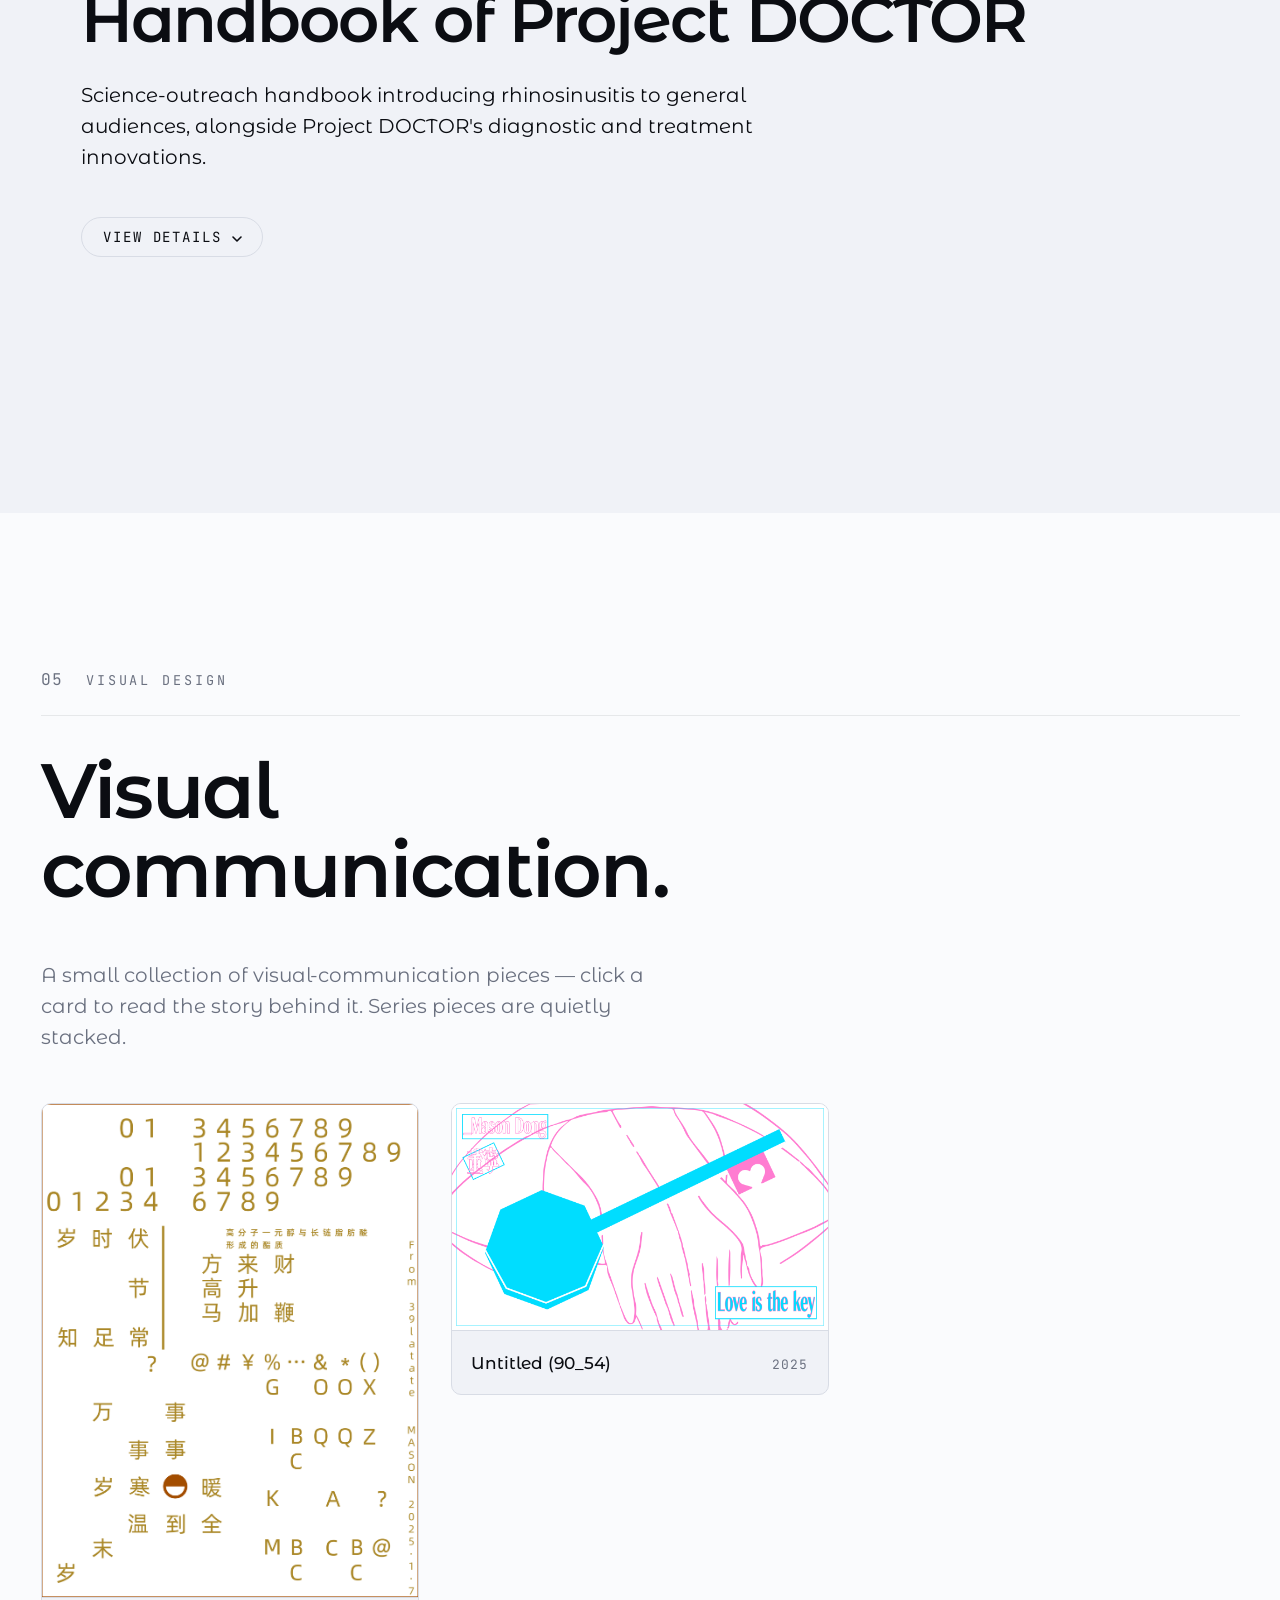
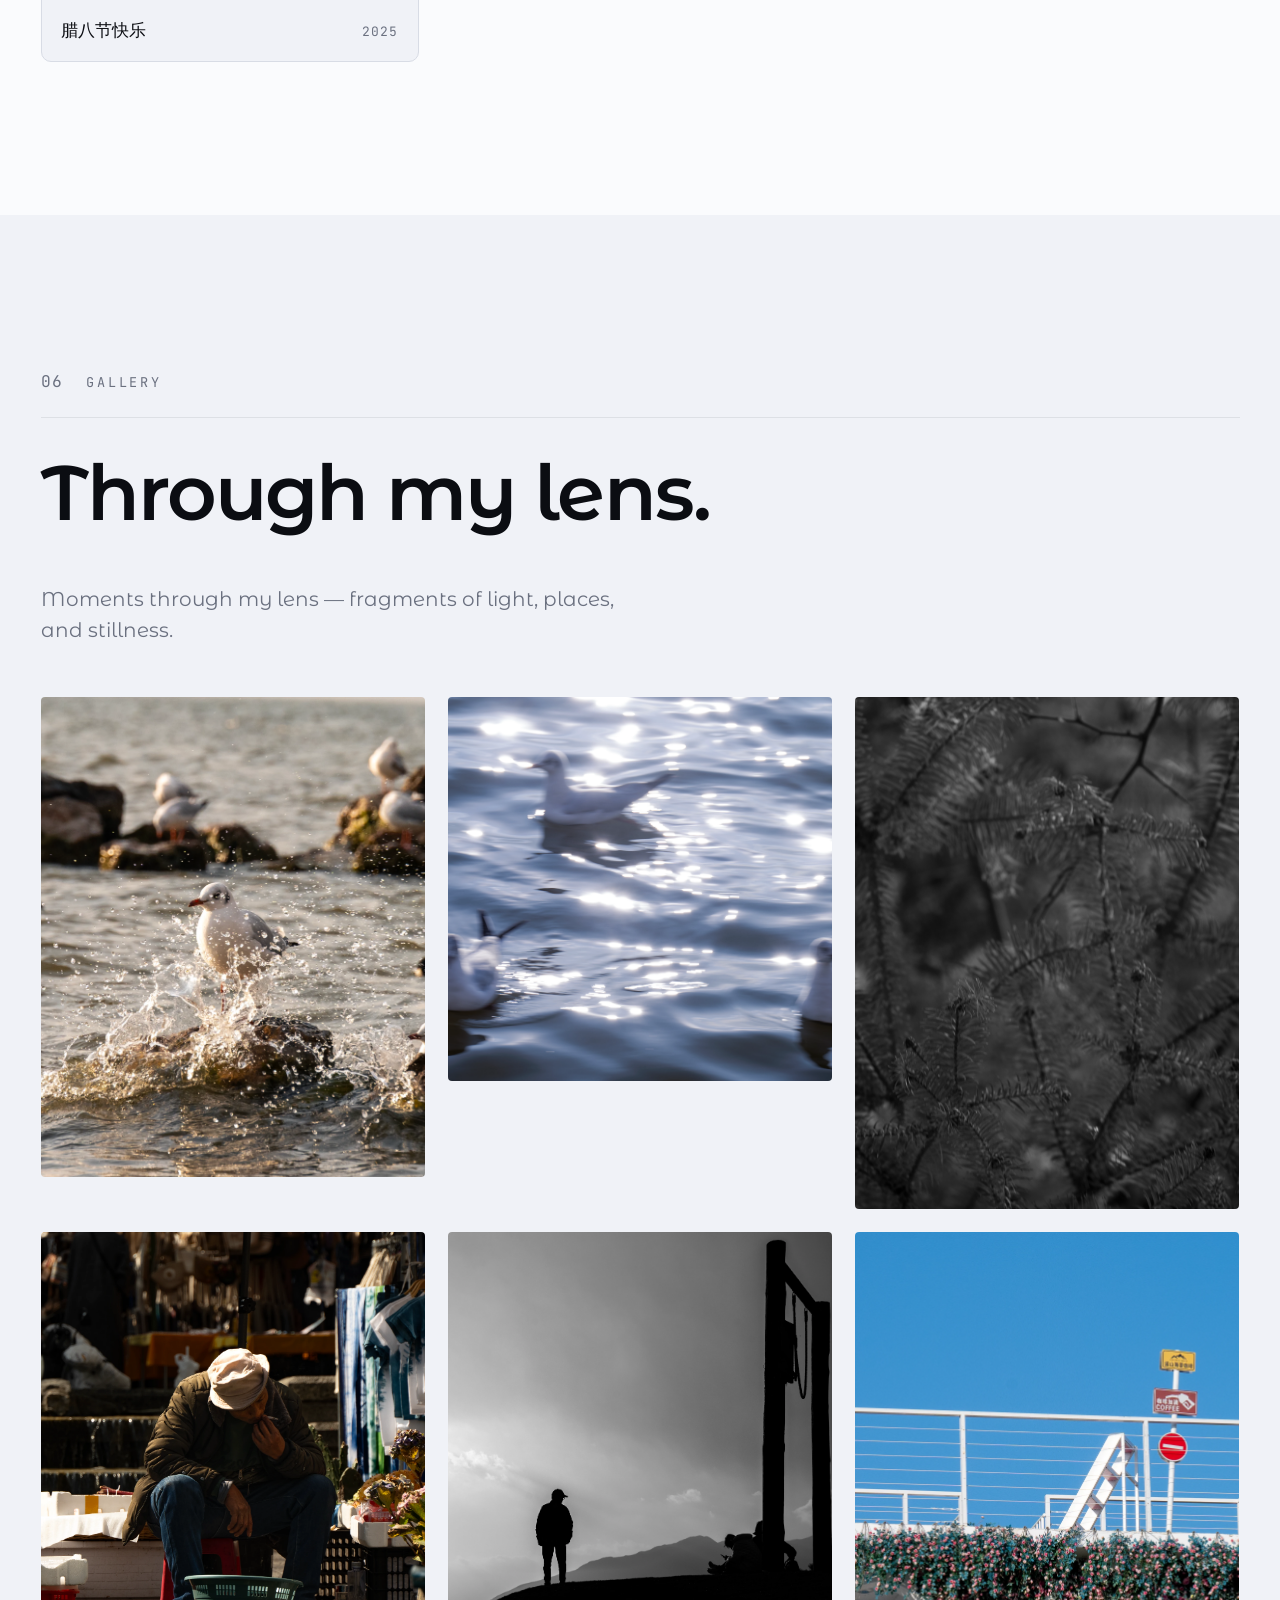
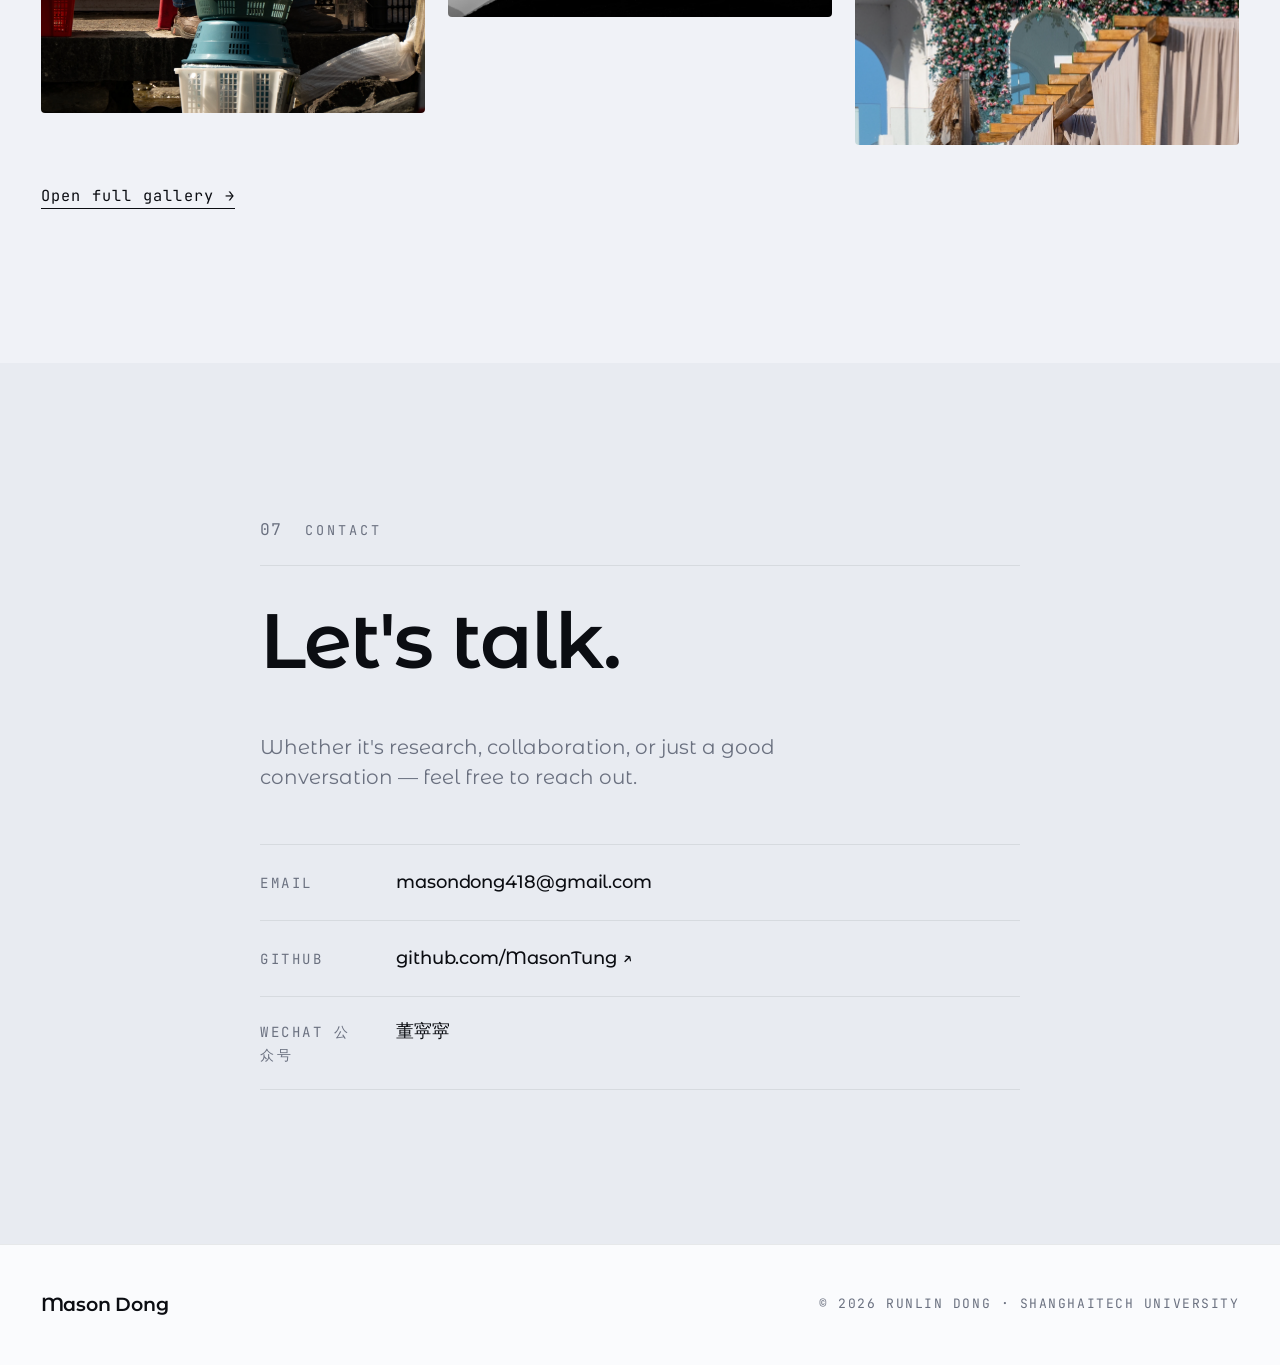
==== commit b82077bc: "refactor: update personal branding and enhance navigation styles in index.html and style.css - Revis" ====
--- a/index.html
+++ b/index.html
@@ -122,7 +122,7 @@
         <p class="chapter-num">01</p>
         <p class="chapter-label">Overview</p>
       </header>
-      <h2 class="chapter-title">A junior in Smart Design,<br/>building things that matter.</h2>
+      <h2 class="chapter-title">Smart Design,<br/>building things that matter.</h2>
       <div class="chapter-body-grid">
         <div>
           <p>I work across healthcare, business, design and AI — three years, three roles: trend-research intern at <strong>Covestro APAC Innovation Center</strong>, co-founder &amp; creative director of an angel-funded fragrance startup, and now founder &amp; CEO of <strong>Match Biotech</strong>, building point-of-care molecular sensing for Parkinson's disease.</p>
--- a/style.css
+++ b/style.css
@@ -105,21 +105,54 @@
    Nav (Opal-style)
 =========================== */
 .nav {
+  --nav-plate: rgba(11, 13, 18, 0);
   position: sticky;
   top: 0;
   z-index: 100;
-  background: rgba(11, 13, 18, 0);
+  background: var(--nav-plate);
   backdrop-filter: blur(12px);
   -webkit-backdrop-filter: blur(12px);
   transition: background 0.3s ease, border-color 0.3s ease;
   border-bottom: 1px solid transparent;
 }
-.nav.scrolled {
-  background: rgba(11, 13, 18, 0.78);
+/* Make the nav plate opaque when scrolled OR a dropdown is open */
+.nav.scrolled,
+.nav:has(.nav-item-dropdown:hover),
+.nav:has(.nav-item-dropdown:focus-within) {
+  --nav-plate: rgba(11, 13, 18, 0.92);
   border-bottom-color: var(--border-soft);
 }
-[data-theme="light"] .nav.scrolled {
-  background: rgba(250, 251, 253, 0.92);
+[data-theme="light"] .nav.scrolled,
+[data-theme="light"] .nav:has(.nav-item-dropdown:hover),
+[data-theme="light"] .nav:has(.nav-item-dropdown:focus-within) {
+  --nav-plate: rgba(250, 251, 253, 0.96);
+}
+
+/* Plate extension — grows downward when any dropdown opens, so the sub-items
+   sit on the same coloured band as the nav bar instead of floating over the page.
+   Tight to content height; slower natural ease-out for an organic drop. */
+.nav::after {
+  content: '';
+  position: absolute;
+  top: 100%;
+  left: 0;
+  right: 0;
+  height: 0;
+  background: var(--nav-plate);
+  backdrop-filter: blur(12px);
+  -webkit-backdrop-filter: blur(12px);
+  border-bottom: 1px solid transparent;
+  transition:
+    height 0.42s cubic-bezier(0.22, 1, 0.36, 1),
+    border-color 0.32s ease,
+    background 0.35s ease;
+  pointer-events: none;
+  z-index: -1;
+}
+.nav:has(.nav-item-dropdown:hover)::after,
+.nav:has(.nav-item-dropdown:focus-within)::after {
+  height: 5.25rem;          /* matches the tallest sub-list (3 items + gap) */
+  border-bottom-color: var(--border-soft);
 }
 
 .nav-inner {
@@ -174,34 +207,50 @@
   opacity: 0.65;
 }
 
-/* Sub-list popover — hidden by default; reveals on hover/focus */
+/* Sub-list — no card chrome; items just flow down from the label.
+   Drops down with the same easing curve as the plate so the motion feels unified. */
 .nav-sublist {
   position: absolute;
-  top: calc(100% + 0.65rem);
-  left: -0.75rem;
+  top: 100%;
+  left: 0;
+  margin-top: 0.9rem;       /* visible gap between label and first item */
   list-style: none;
   display: flex;
   flex-direction: column;
-  min-width: 160px;
-  padding: 0.55rem 0.85rem;
-  background: var(--surface);
-  border: 1px solid var(--border-soft);
-  border-radius: var(--radius);
-  box-shadow: 0 14px 32px -16px rgba(0, 0, 0, 0.55);
+  gap: 0.4rem;
+  min-width: 8rem;
+  padding: 0;
+  background: transparent;
+  border: 0;
+  border-radius: 0;
+  box-shadow: none;
   opacity: 0;
   visibility: hidden;
-  transform: translateY(-4px);
-  transition: opacity 0.18s ease, transform 0.18s ease, visibility 0.18s;
+  transform: translateY(-6px);
+  transition:
+    opacity 0.32s ease,
+    transform 0.42s cubic-bezier(0.22, 1, 0.36, 1),
+    visibility 0.32s;
   pointer-events: none;
   z-index: 200;
 }
-[data-theme="light"] .nav-sublist {
-  background: #FFFFFF;
-  box-shadow: 0 14px 32px -16px rgba(11, 13, 18, 0.18);
-}
-
-.nav-item-dropdown:hover .nav-sublist,
-.nav-item-dropdown:focus-within .nav-sublist {
+
+/* Invisible bridge between label and first sub-item so cursor doesn't
+   fall into a dead zone when crossing the visual gap. Active only when
+   the dropdown is open (pointer-events flip with the parent). */
+.nav-sublist::before {
+  content: '';
+  position: absolute;
+  top: -0.9rem;
+  left: 0;
+  right: 0;
+  height: 0.9rem;
+}
+
+/* Hovering ANY one dropdown reveals ALL sub-lists in sync (mega-menu feel).
+   The plate underneath also extends in the same beat, so all columns drop together. */
+.nav:has(.nav-item-dropdown:hover) .nav-sublist,
+.nav:has(.nav-item-dropdown:focus-within) .nav-sublist {
   opacity: 1;
   visibility: visible;
   transform: translateY(0);
@@ -212,14 +261,17 @@
   display: inline-block;
   font-size: 0.875rem;
   font-weight: 400;
-  height: 26px;
-  line-height: 26px;
-  color: var(--text);
-  opacity: 0.6;
-  transition: opacity var(--transition);
-}
-.nav-sublist a:hover {
+  line-height: 1.4;
+  color: var(--text);
+  opacity: 0.5;             /* muted by default */
+  transition: opacity 0.18s ease, color 0.18s ease;
+}
+/* Hover / keyboard-focus / active: text snaps to full ink */
+.nav-sublist a:hover,
+.nav-sublist a:focus-visible,
+.nav-sublist a:active {
   opacity: 1;
+  color: var(--text);
 }
 
 .nav-actions {
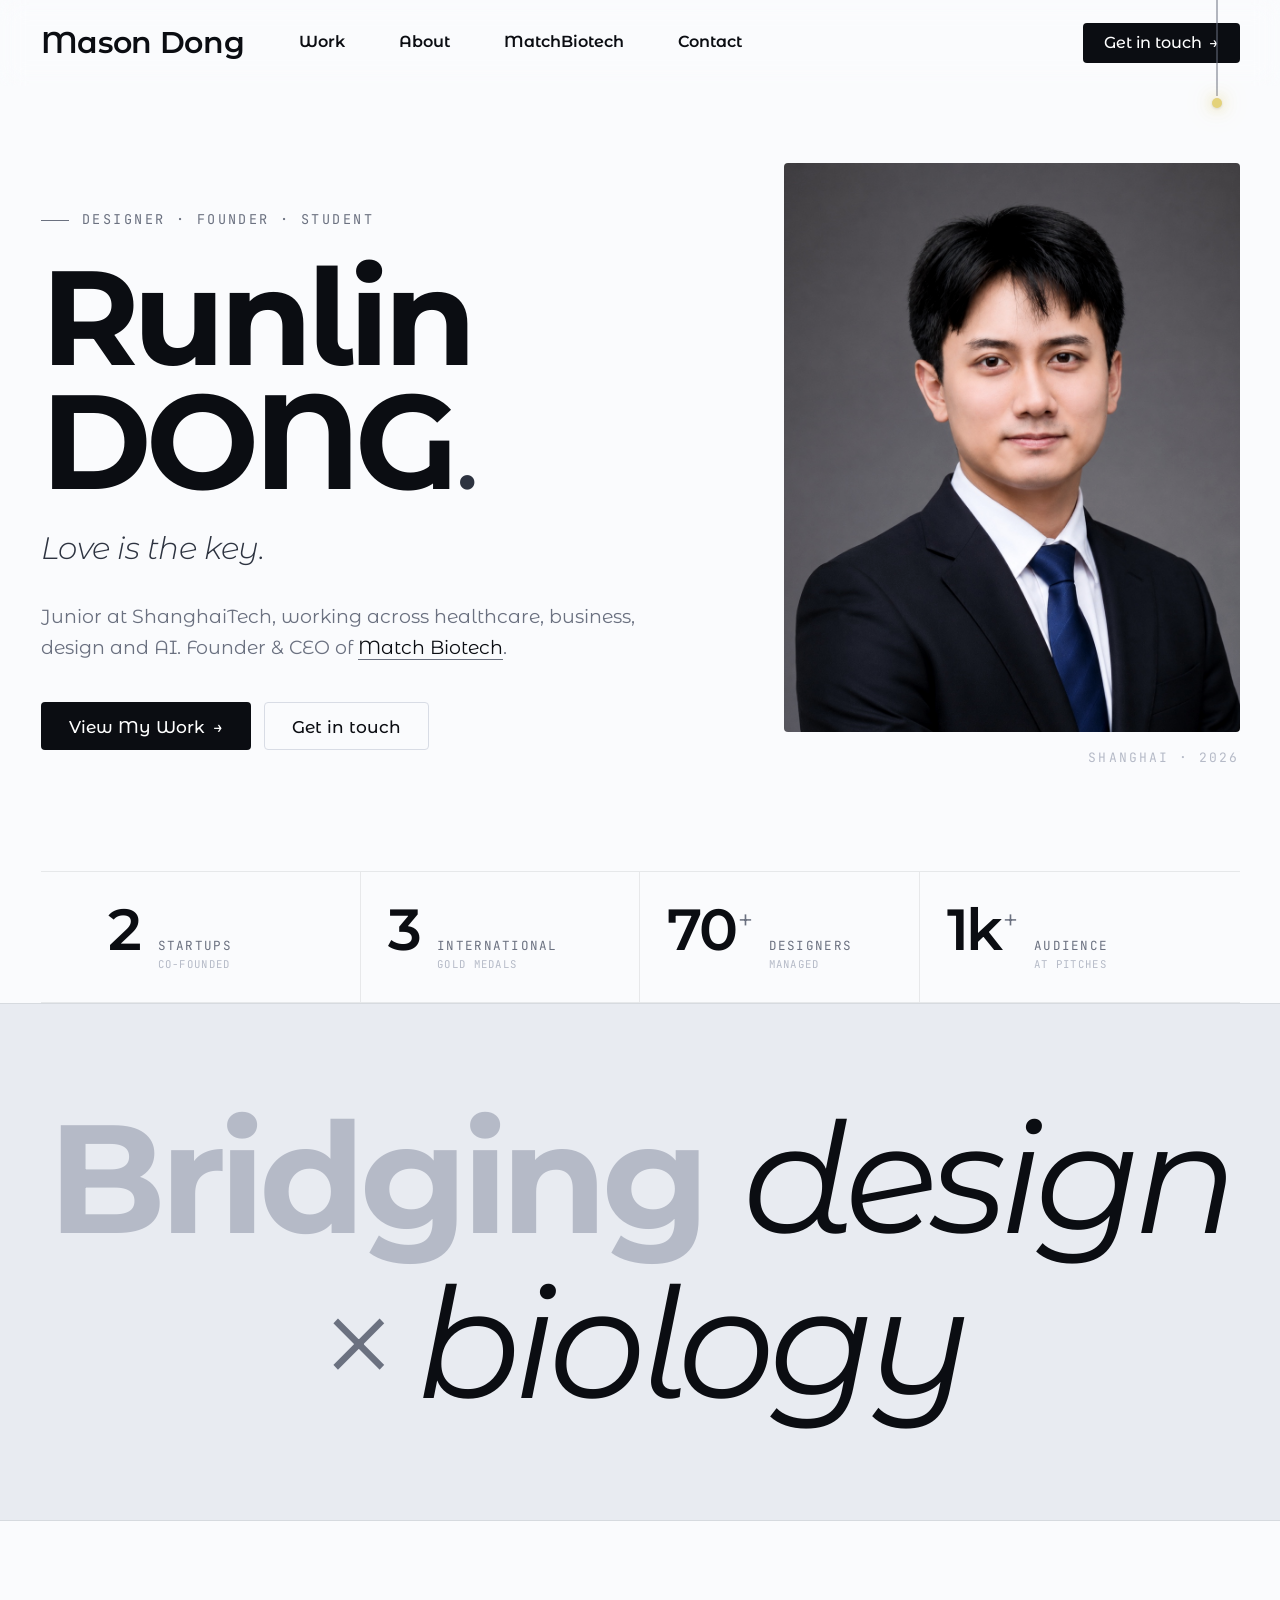
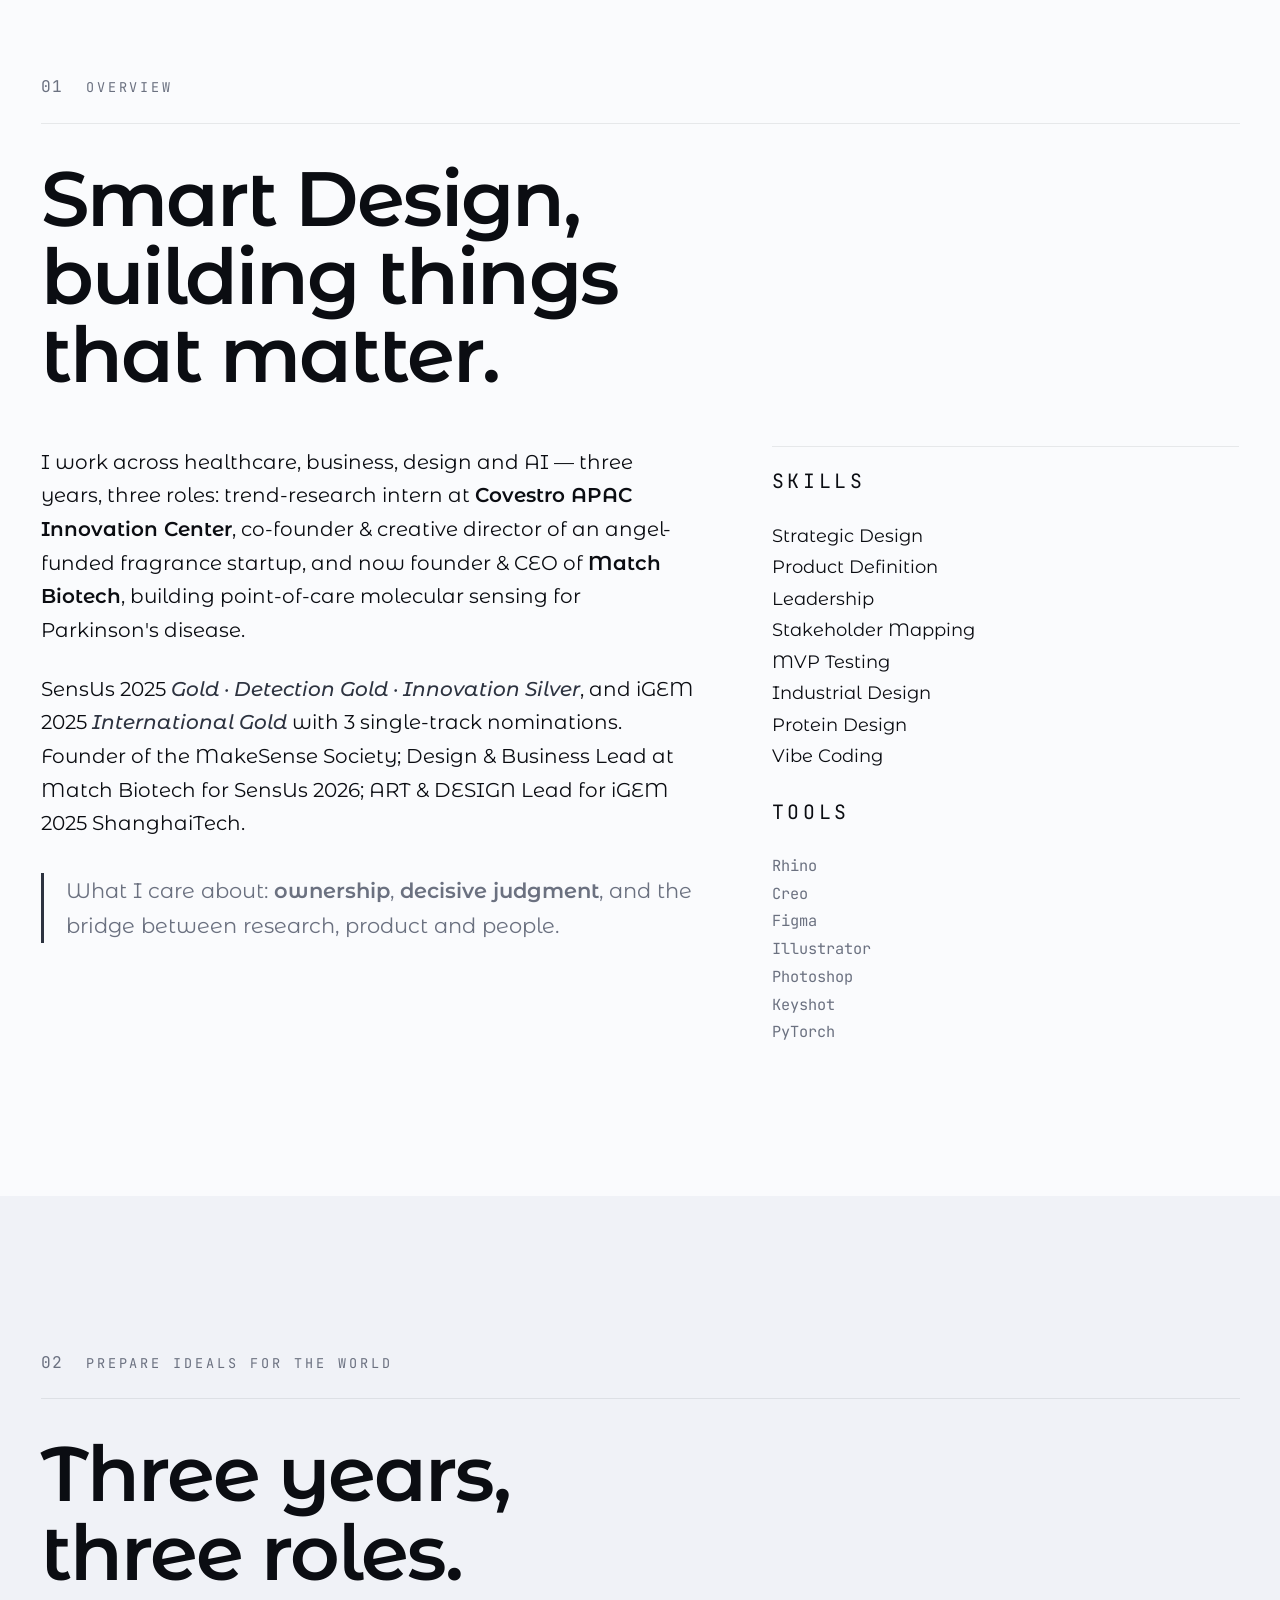
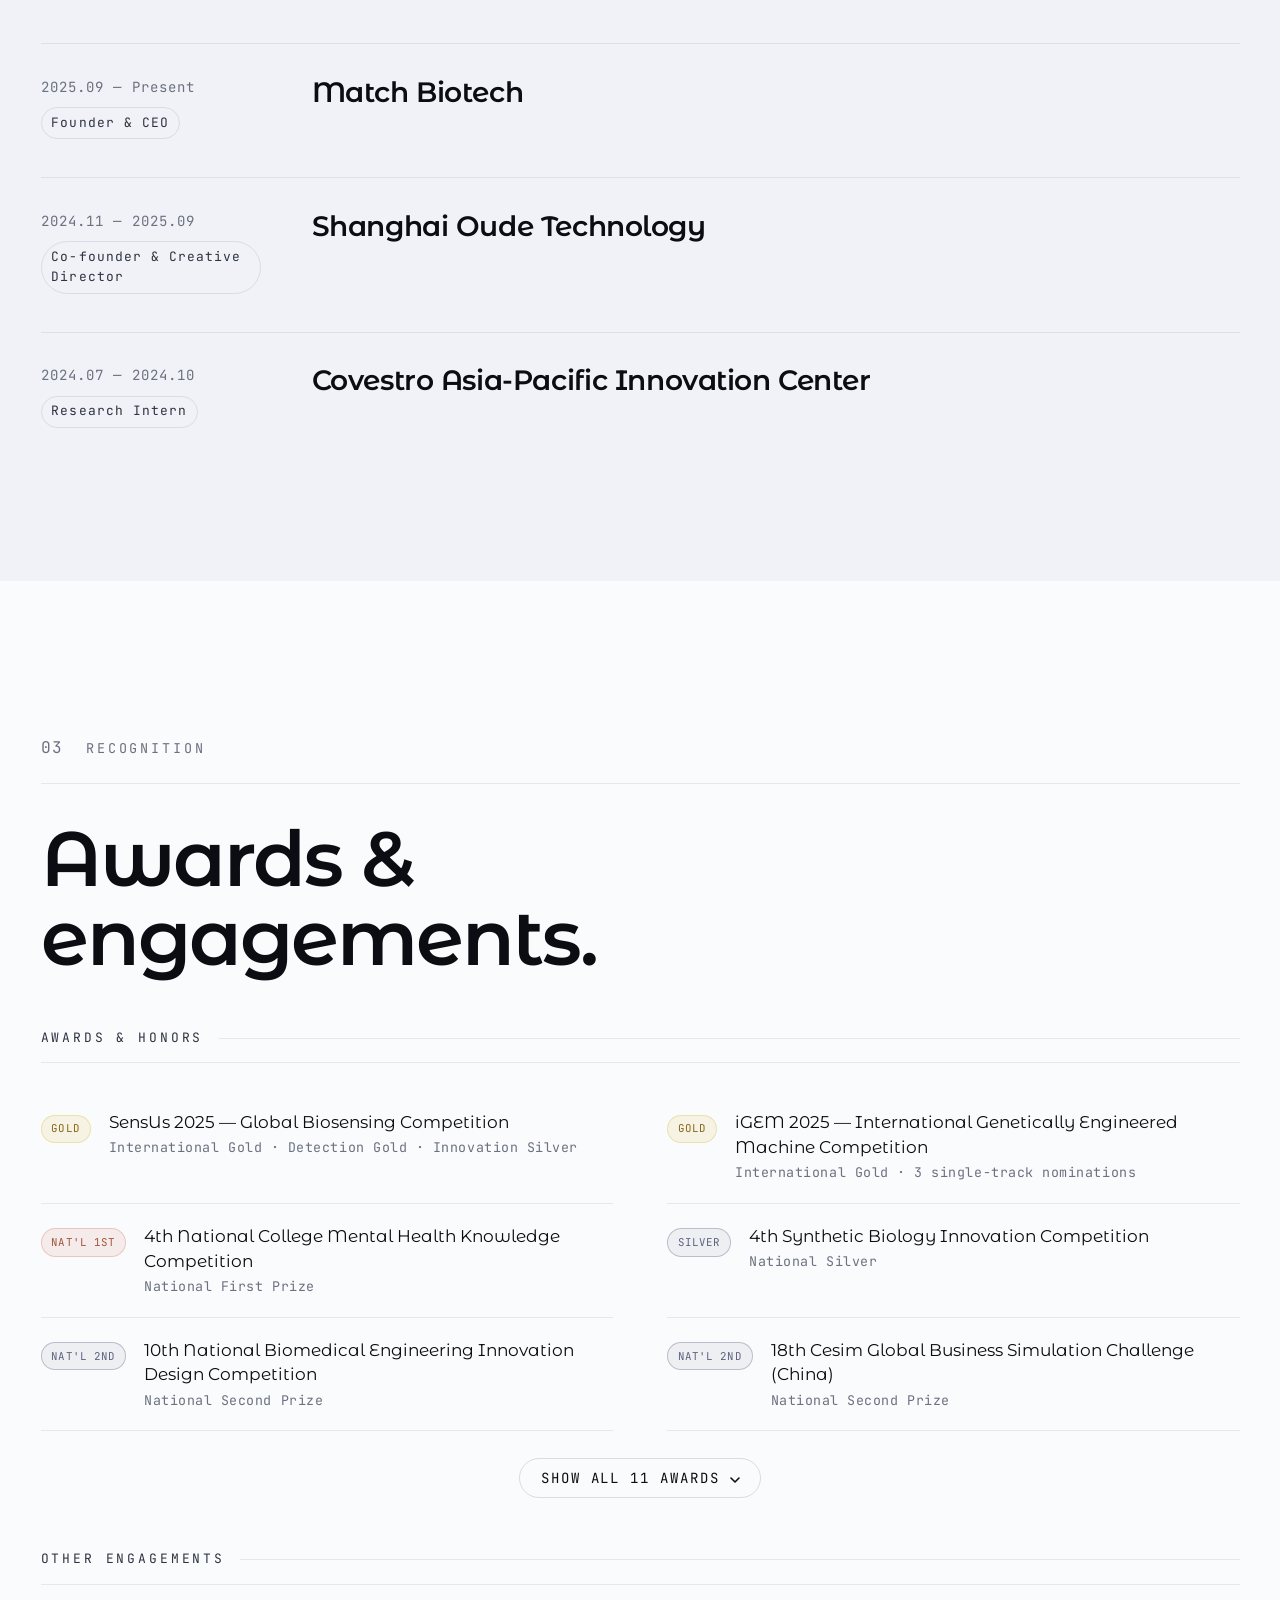
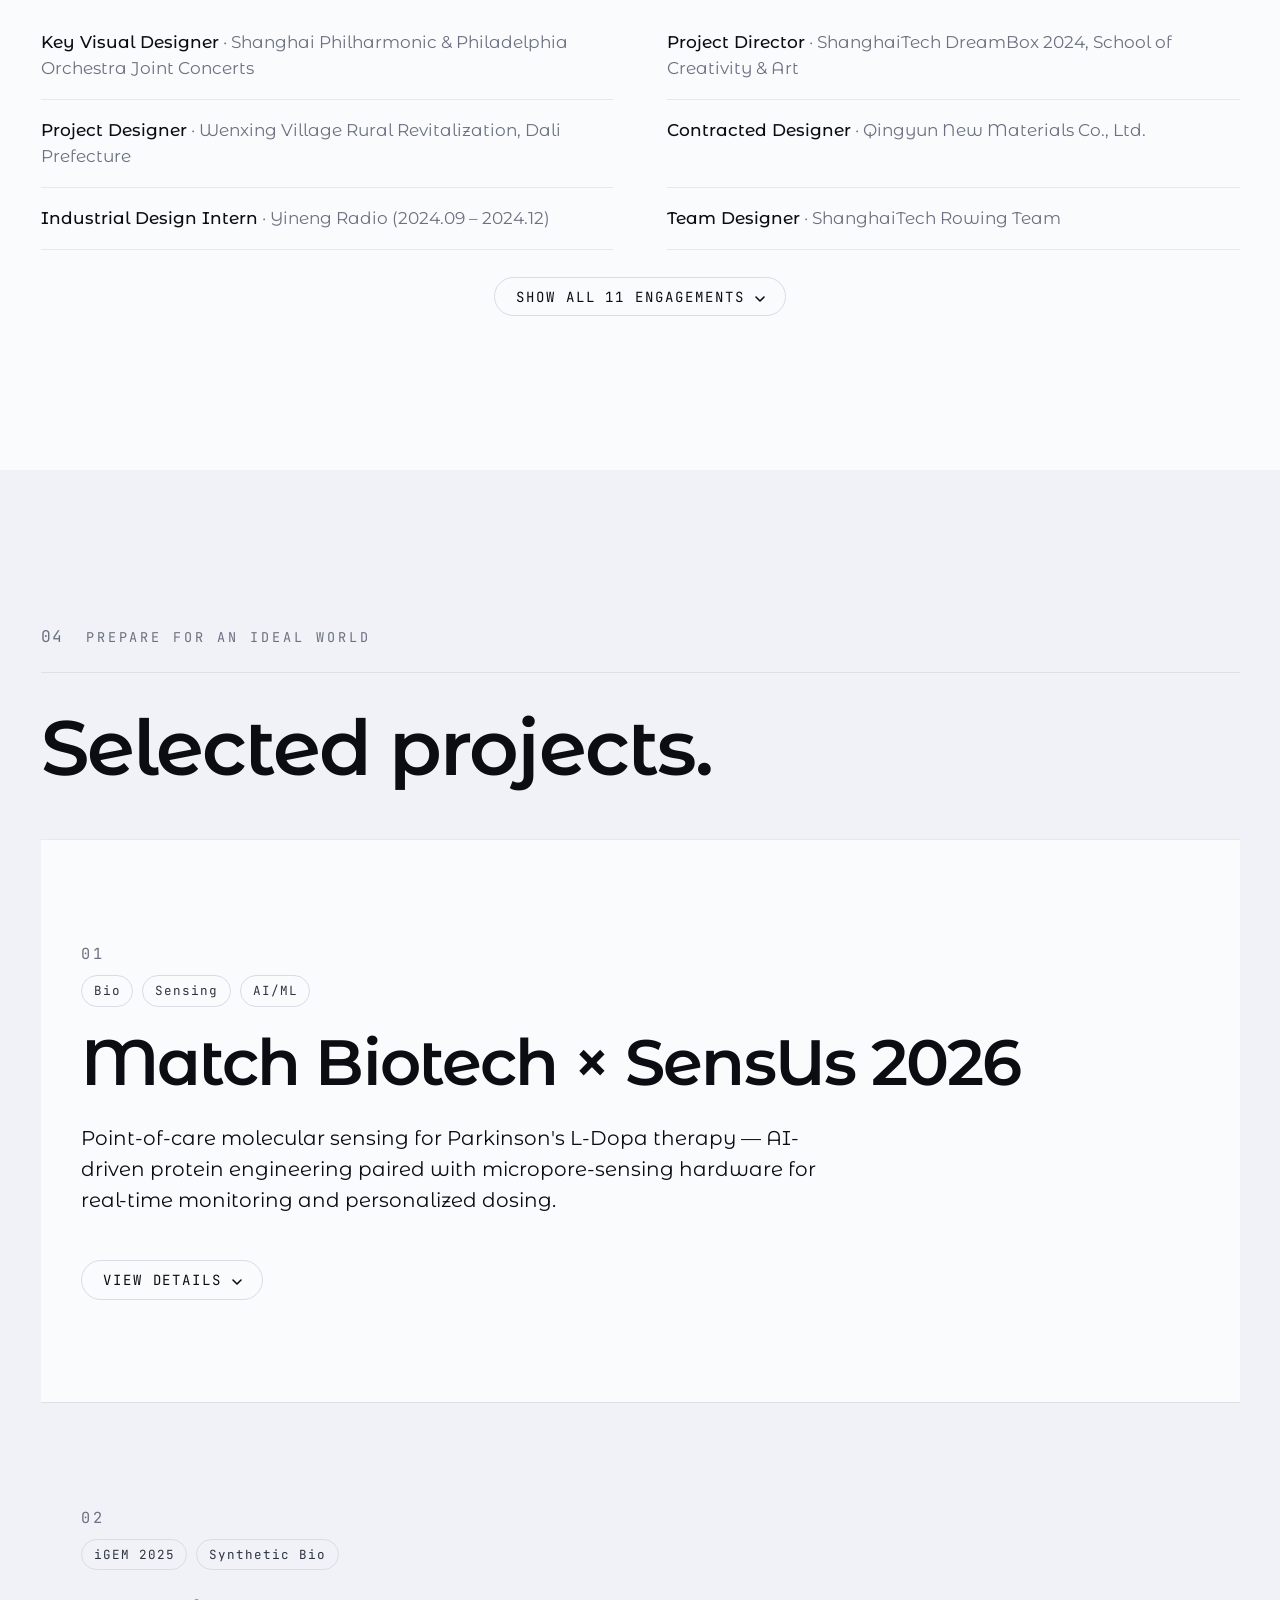
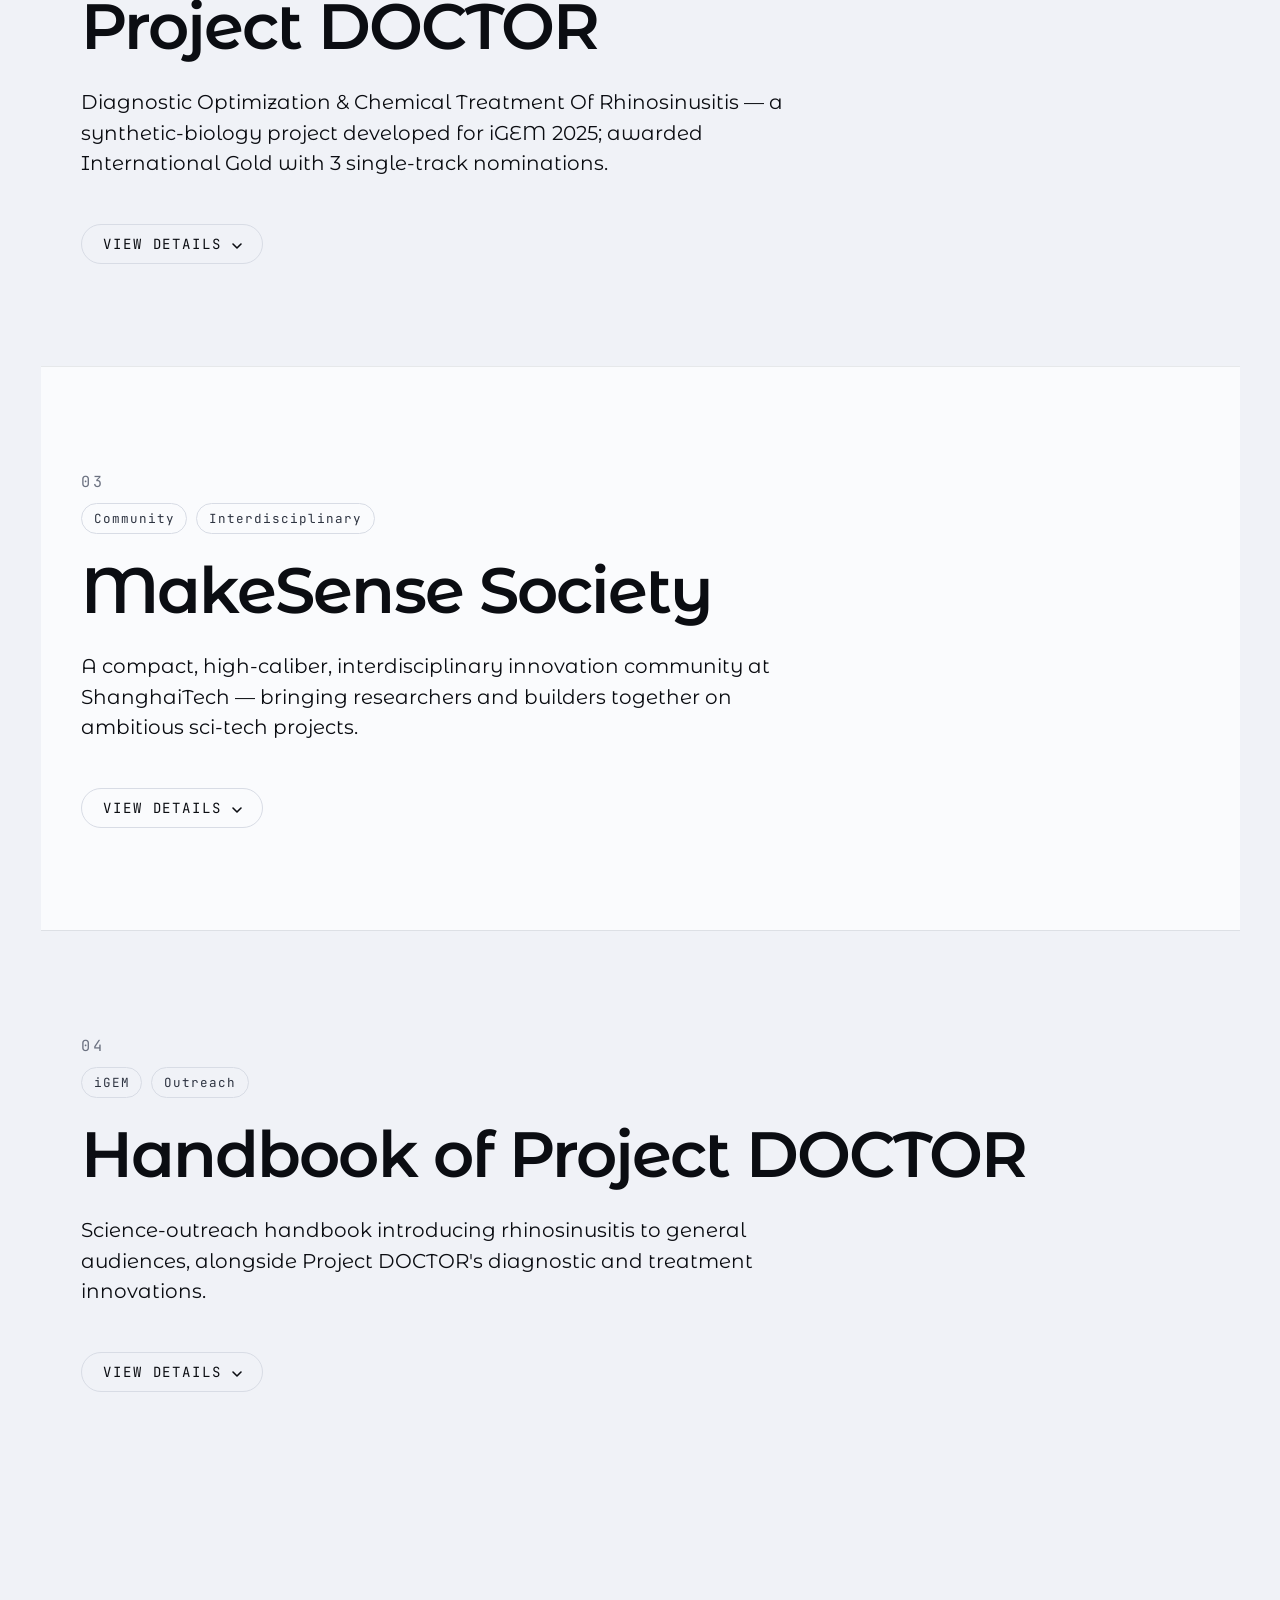
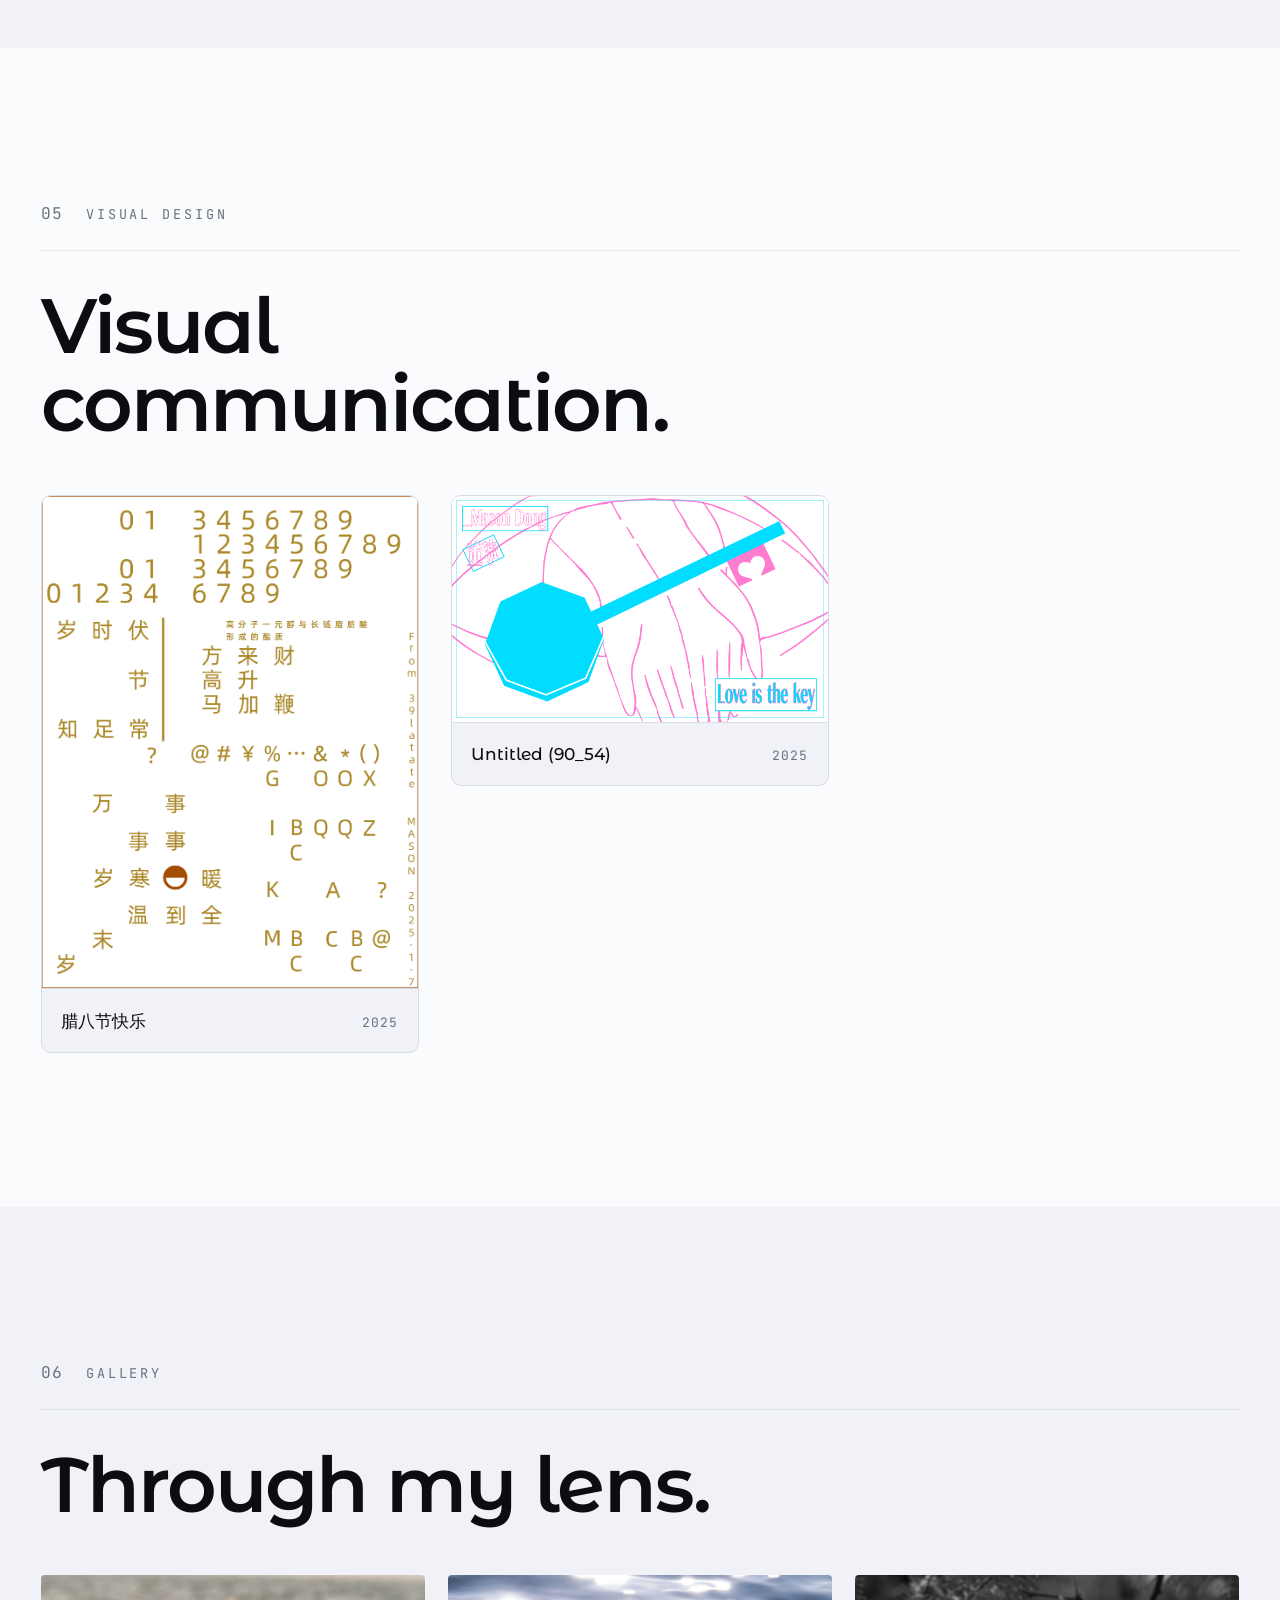
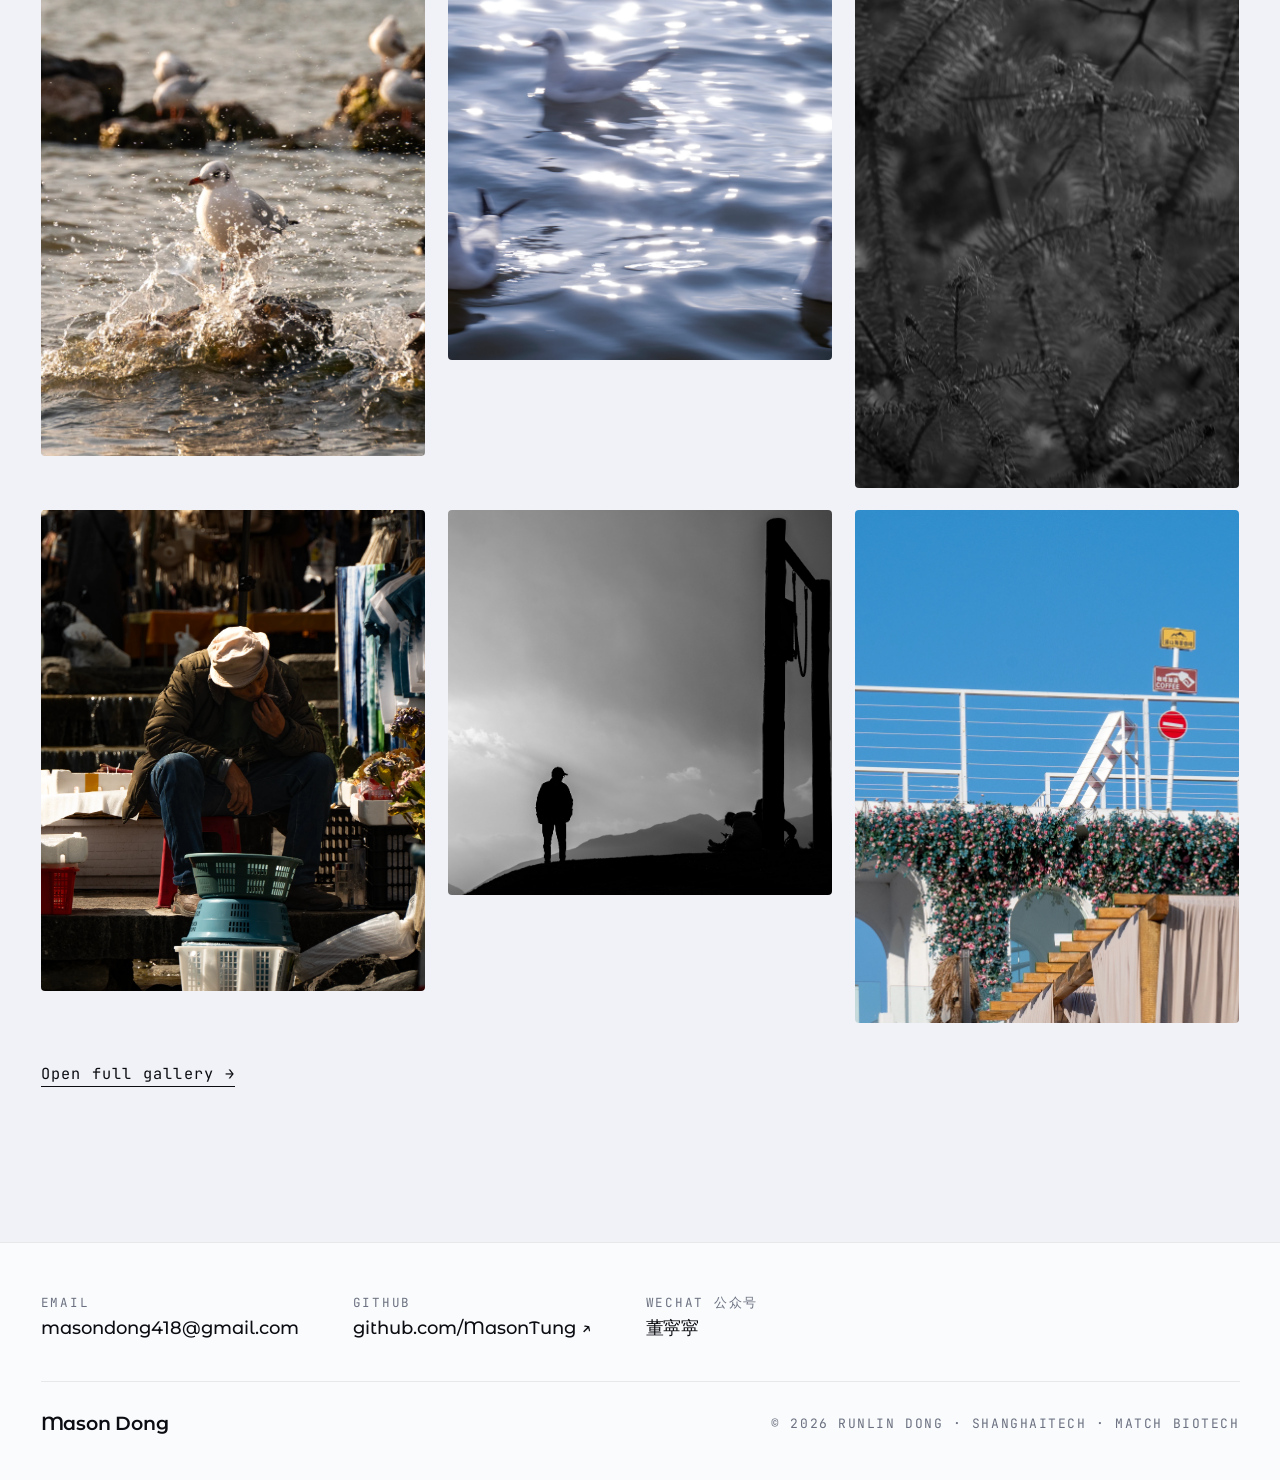
==== commit d5e0c018: "refactor: consolidate contact information into footer and enhance styling in index.html and style.cs" ====
--- a/index.html
+++ b/index.html
@@ -521,30 +521,6 @@
     </div>
   </section>
 
-  <!-- 07 / CONTACT -->
-  <section class="chapter chapter-contact" id="contact">
-    <div class="chapter-inner chapter-inner-narrow">
-      <header class="chapter-head">
-        <p class="chapter-num">07</p>
-        <p class="chapter-label">Contact</p>
-      </header>
-      <h2 class="chapter-title">Let's talk.</h2>
-      <p class="chapter-lede">Whether it's research, collaboration, or just a good conversation — feel free to reach out.</p>
-
-      <ul class="contact-list">
-        <li><span class="contact-label">Email</span><a href="mailto:masondong418@gmail.com">masondong418@gmail.com</a></li>
-        <li><span class="contact-label">GitHub</span><a href="https://github.com/MasonTung" target="_blank" rel="noopener">github.com/MasonTung ↗</a></li>
-        <li>
-          <span class="contact-label">WeChat 公众号</span>
-          <button type="button" class="contact-link contact-wechat" data-wechat="董寜寜" title="Click to copy">
-            董寜寜 <span class="contact-copy-hint" aria-hidden="true">click to copy</span>
-          </button>
-        </li>
-      </ul>
-
-      <div class="toast" id="toast" role="status" aria-live="polite"></div>
-    </div>
-  </section>
 
   <!-- Lightbox -->
   <div class="lightbox" id="lightbox" aria-hidden="true">
@@ -565,12 +541,31 @@
     <div class="lightbox-counter" id="lightbox-counter">1 / 1</div>
   </div>
 
-  <!-- Footer -->
-  <footer class="footer">
+  <!-- Footer — also acts as the Contact anchor (nav links to #contact land here) -->
+  <footer class="footer" id="contact">
     <div class="footer-inner">
-      <span class="footer-logo">Mason Dong</span>
-      <span class="footer-meta">© 2026 Runlin DONG · ShanghaiTech University</span>
-    </div>
+      <ul class="footer-contacts" aria-label="Contact">
+        <li class="footer-contact">
+          <span class="footer-contact-label">Email</span>
+          <a href="mailto:masondong418@gmail.com" class="footer-contact-value">masondong418@gmail.com</a>
+        </li>
+        <li class="footer-contact">
+          <span class="footer-contact-label">GitHub</span>
+          <a href="https://github.com/MasonTung" target="_blank" rel="noopener" class="footer-contact-value">github.com/MasonTung ↗</a>
+        </li>
+        <li class="footer-contact">
+          <span class="footer-contact-label">WeChat 公众号</span>
+          <button type="button" class="footer-contact-value contact-wechat" data-wechat="董寜寜" title="Click to copy">
+            董寜寜<span class="contact-copy-hint" aria-hidden="true">click to copy</span>
+          </button>
+        </li>
+      </ul>
+      <div class="footer-bottom">
+        <span class="footer-logo">Mason Dong</span>
+        <span class="footer-meta">© 2026 Runlin DONG · ShanghaiTech · Match Biotech</span>
+      </div>
+    </div>
+    <div class="toast" id="toast" role="status" aria-live="polite"></div>
   </footer>
 
   <script src="app.js" defer></script>
--- a/style.css
+++ b/style.css
@@ -115,17 +115,16 @@
   transition: background 0.3s ease, border-color 0.3s ease;
   border-bottom: 1px solid transparent;
 }
-/* Make the nav plate opaque when scrolled OR a dropdown is open */
-.nav.scrolled,
-.nav:has(.nav-item-dropdown:hover),
-.nav:has(.nav-item-dropdown:focus-within) {
-  --nav-plate: rgba(11, 13, 18, 0.92);
+/* The nav plate's color tracks the scroll state ONLY — hovering a dropdown
+   never changes the opacity. The plate-extension (.nav::after) inherits the
+   same --nav-plate variable, so the popup band always matches the nav band
+   above it (transparent at top of page, 0.55 once scrolled). */
+.nav.scrolled {
+  --nav-plate: rgba(11, 13, 18, 0.55);
   border-bottom-color: var(--border-soft);
 }
-[data-theme="light"] .nav.scrolled,
-[data-theme="light"] .nav:has(.nav-item-dropdown:hover),
-[data-theme="light"] .nav:has(.nav-item-dropdown:focus-within) {
-  --nav-plate: rgba(250, 251, 253, 0.96);
+[data-theme="light"] .nav.scrolled {
+  --nav-plate: rgba(250, 251, 253, 0.6);
 }
 
 /* Plate extension — grows downward when any dropdown opens, so the sub-items
@@ -176,11 +175,12 @@
 }
 .nav-logo:hover { opacity: 0.6; }
 
-/* Top-level nav items — inline; dropdown groups expand a small panel on hover */
+/* Top-level nav items — inline; dropdown groups expand a small panel on hover.
+   Wider gap so neighbouring sub-lists don't visually collide while one is open. */
 .nav-items {
   display: flex;
   align-items: center;
-  gap: 1.75rem;
+  gap: 3rem;
   list-style: none;
   padding: 0;
   margin: 0;
@@ -247,10 +247,10 @@
   height: 0.9rem;
 }
 
-/* Hovering ANY one dropdown reveals ALL sub-lists in sync (mega-menu feel).
-   The plate underneath also extends in the same beat, so all columns drop together. */
-.nav:has(.nav-item-dropdown:hover) .nav-sublist,
-.nav:has(.nav-item-dropdown:focus-within) .nav-sublist {
+/* Only the hovered/focused dropdown's own sub-list opens — keeps neighbouring
+   columns from overlapping. The plate underneath still tracks via .nav:has(). */
+.nav-item-dropdown:hover .nav-sublist,
+.nav-item-dropdown:focus-within .nav-sublist {
   opacity: 1;
   visibility: visible;
   transform: translateY(0);
@@ -868,6 +868,17 @@
 .exp-desc em {
   font-style: italic;
   color: var(--accent);
+}
+
+/* Temporarily silenced — keep content in source data but hide visually.
+   Remove the corresponding rule to re-show. */
+.exp-item > .exp-where,
+.exp-item > .exp-desc {
+  display: none;
+}
+#visual-design > .chapter-inner > .chapter-lede,
+#gallery > .chapter-inner > .chapter-lede {
+  display: none;
 }
 
 /* ===========================
@@ -1334,21 +1345,86 @@
 }
 
 /* ===========================
-   Footer
+   Footer — doubles as the contact area; #contact anchor lives here
 =========================== */
 .footer {
   background: var(--bg);
   border-top: 1px solid var(--border-soft);
-  padding: 2.5rem 2.25rem;
+  padding: 3rem 2.25rem 2.25rem;
+  scroll-margin-top: 110px;
 }
 .footer-inner {
   max-width: var(--w-wide);
   margin: 0 auto;
+  display: flex;
+  flex-direction: column;
+  gap: 2.25rem;
+}
+
+/* Horizontal row of contact methods (Email · GitHub · WeChat) */
+.footer-contacts {
+  list-style: none;
+  display: flex;
+  flex-wrap: wrap;
+  gap: 1.5rem 3rem;
+  padding: 0;
+  margin: 0;
+  align-items: flex-start;
+}
+.footer-contact {
+  display: flex;
+  flex-direction: column;
+  gap: 0.35rem;
+  min-width: 0;
+}
+.footer-contact-label {
+  font-family: var(--font-mono);
+  font-size: 0.7rem;
+  letter-spacing: 0.14em;
+  text-transform: uppercase;
+  color: var(--text-muted);
+  line-height: 1;
+}
+.footer-contact-value {
+  font-size: 1rem;
+  font-weight: 500;
+  color: var(--text);
+  background: transparent;
+  border: 0;
+  padding: 0;
+  font-family: inherit;
+  text-align: left;
+  cursor: pointer;
+  line-height: 1.4;
+  transition: opacity 0.18s ease;
+}
+.footer-contact-value:hover { opacity: 0.62; }
+.footer-contact-value .contact-copy-hint {
+  display: inline-block;
+  margin-left: 0.5rem;
+  font-family: var(--font-mono);
+  font-size: 0.65rem;
+  letter-spacing: 0.1em;
+  text-transform: uppercase;
+  color: var(--text-muted);
+  opacity: 0;
+  transform: translateX(-4px);
+  transition: opacity 0.18s ease, transform 0.18s ease;
+}
+.footer-contact-value:hover .contact-copy-hint {
+  opacity: 0.85;
+  transform: translateX(0);
+}
+
+/* Copyright + brand line (formerly the whole footer body) */
+.footer-bottom {
   display: flex;
   justify-content: space-between;
   align-items: center;
   gap: 1rem;
   flex-wrap: wrap;
+  padding-top: 1.5rem;
+  border-top: 1px solid var(--border-soft);
 }
 .footer-logo {
   font-size: 1.05rem;
@@ -1361,6 +1437,11 @@
   letter-spacing: 0.12em;
   text-transform: uppercase;
   color: var(--text-muted);
+}
+
+@media (max-width: 760px) {
+  .footer-contacts { gap: 1.5rem; flex-direction: column; }
+  .footer-bottom { flex-direction: column; align-items: flex-start; gap: 0.5rem; }
 }
 
 /* ===========================
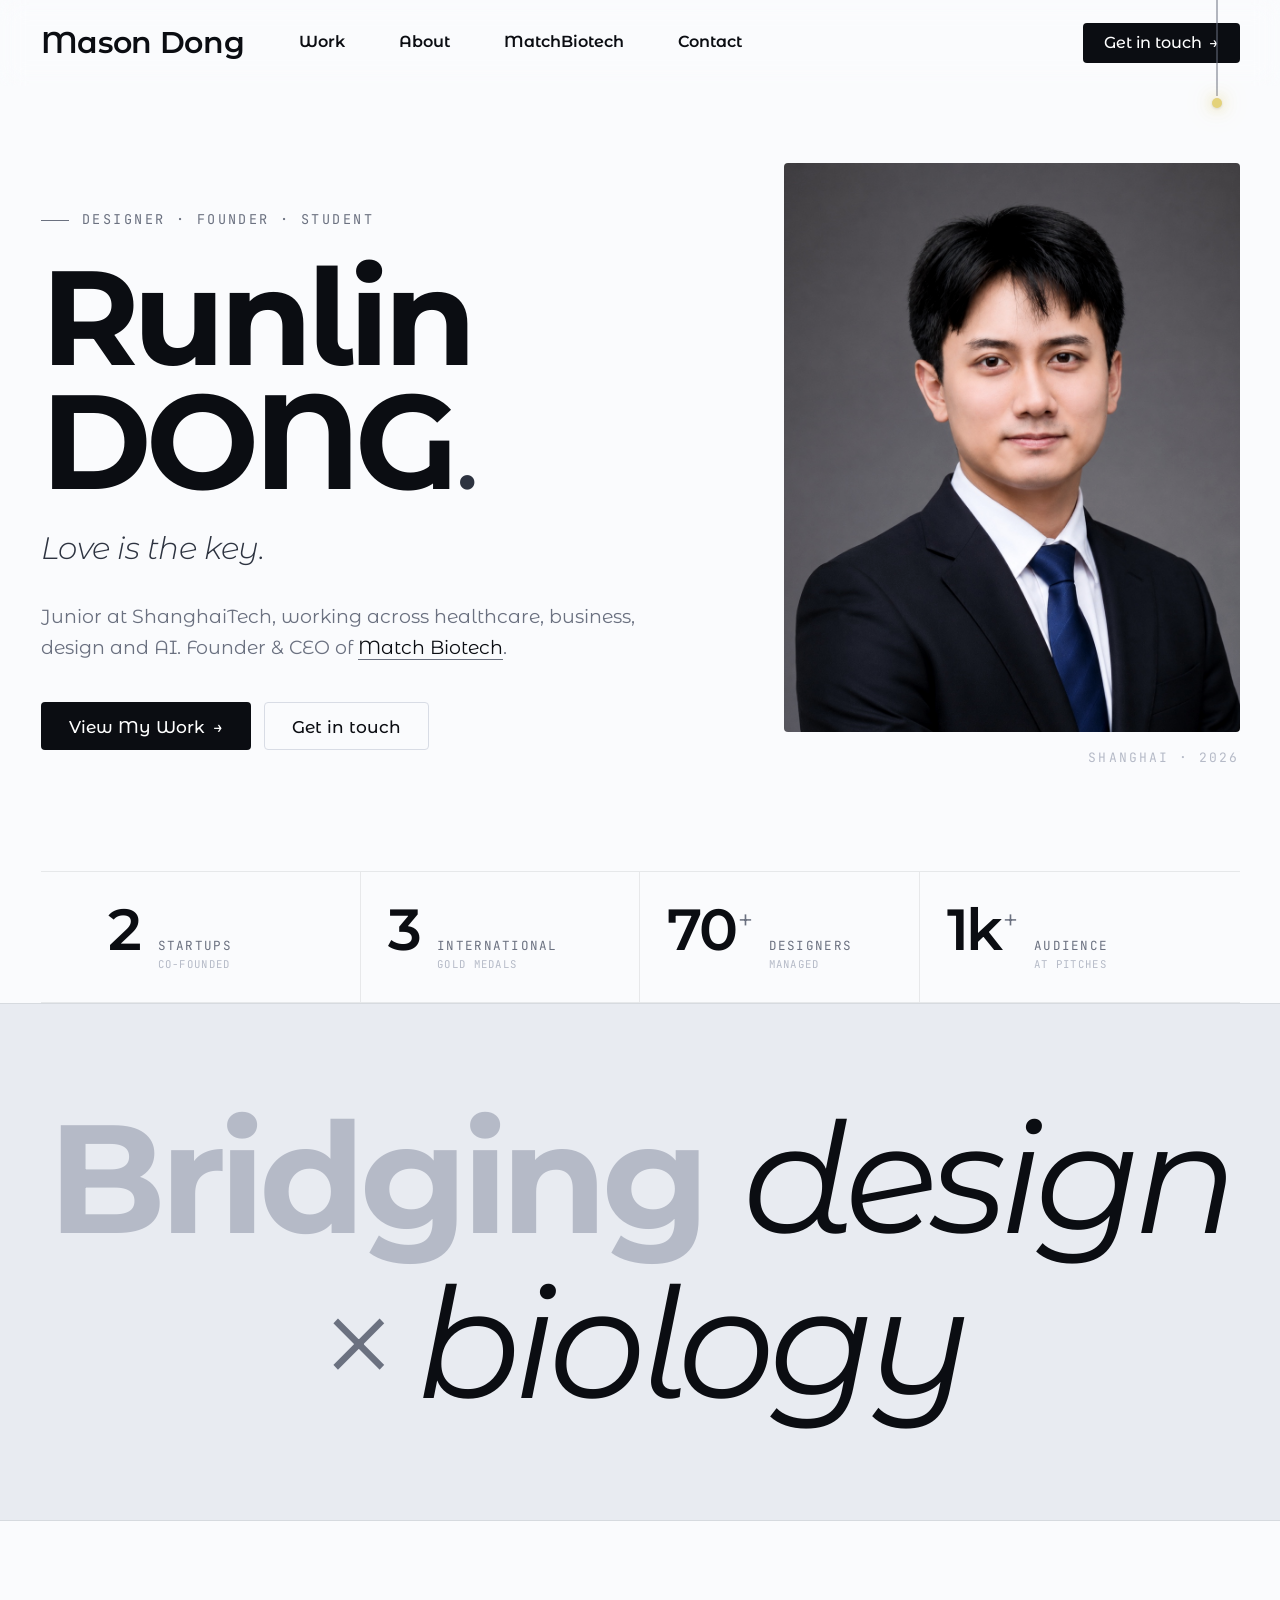
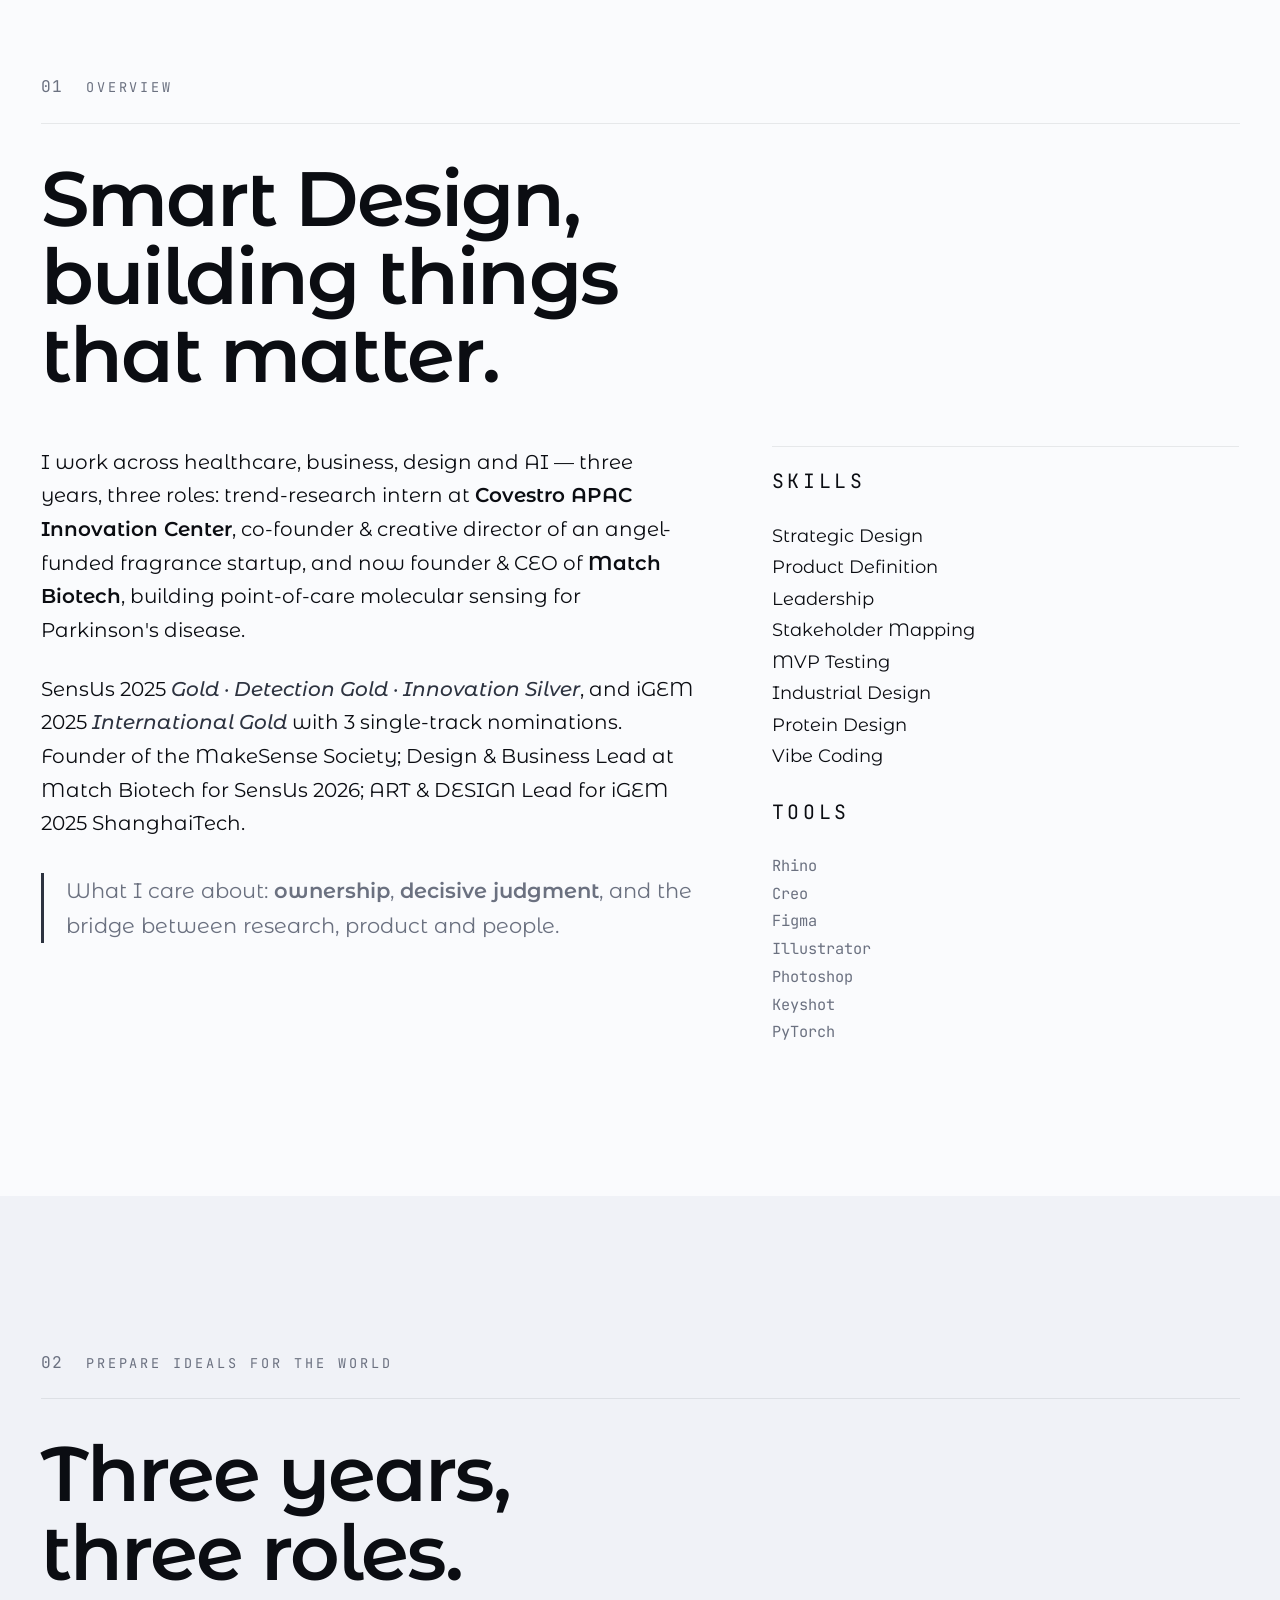
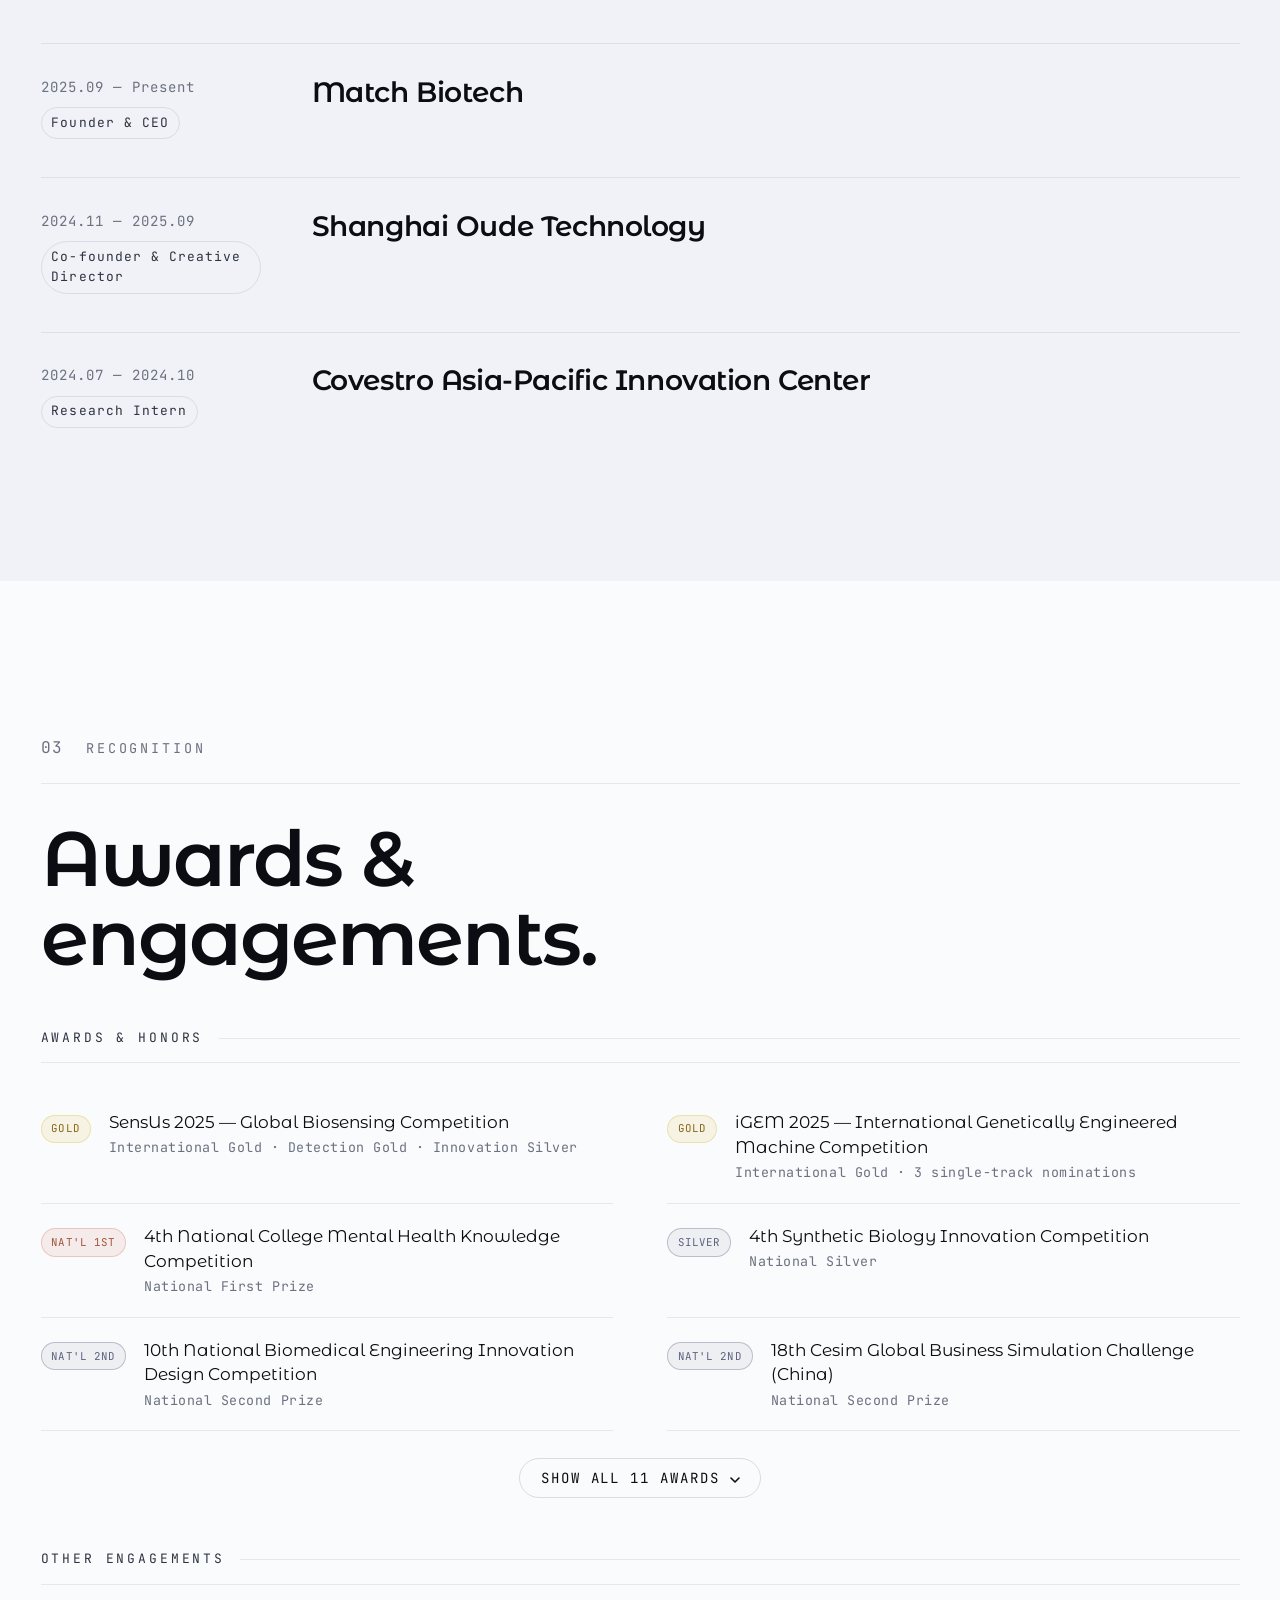
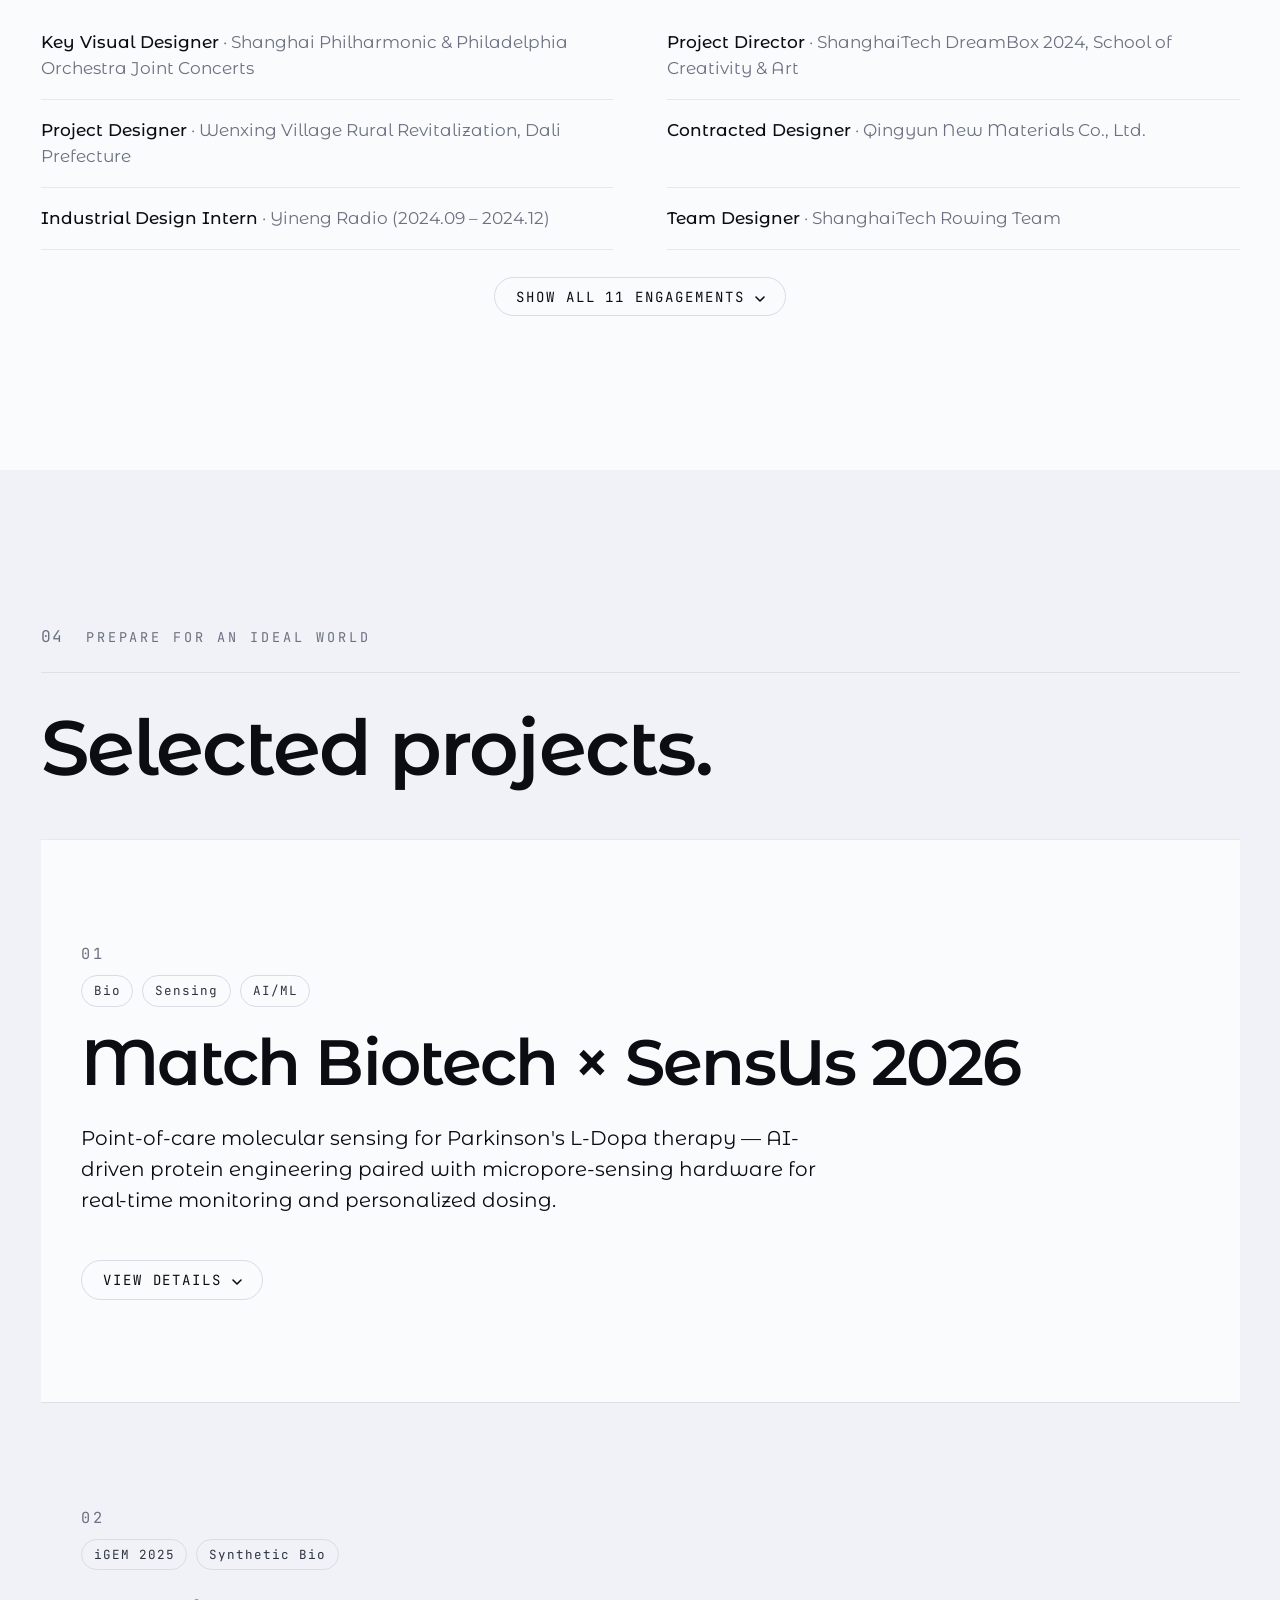
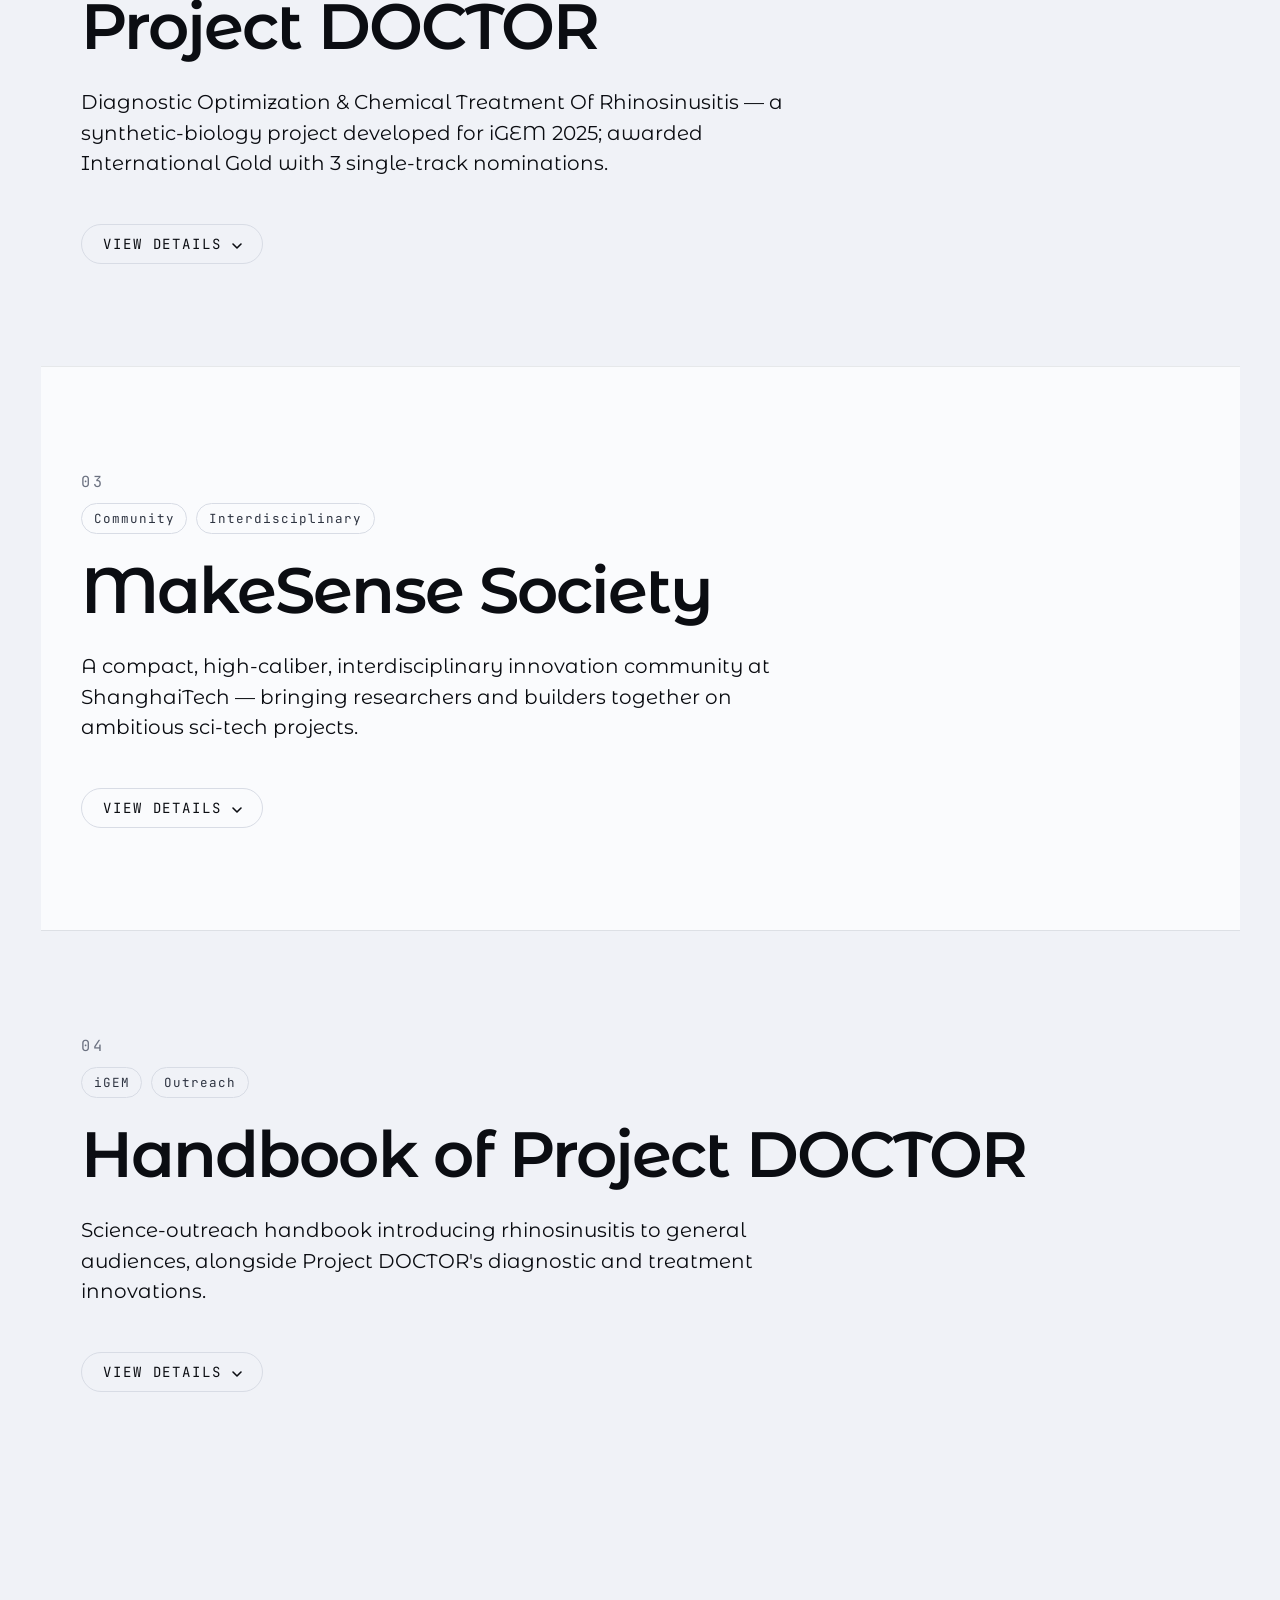
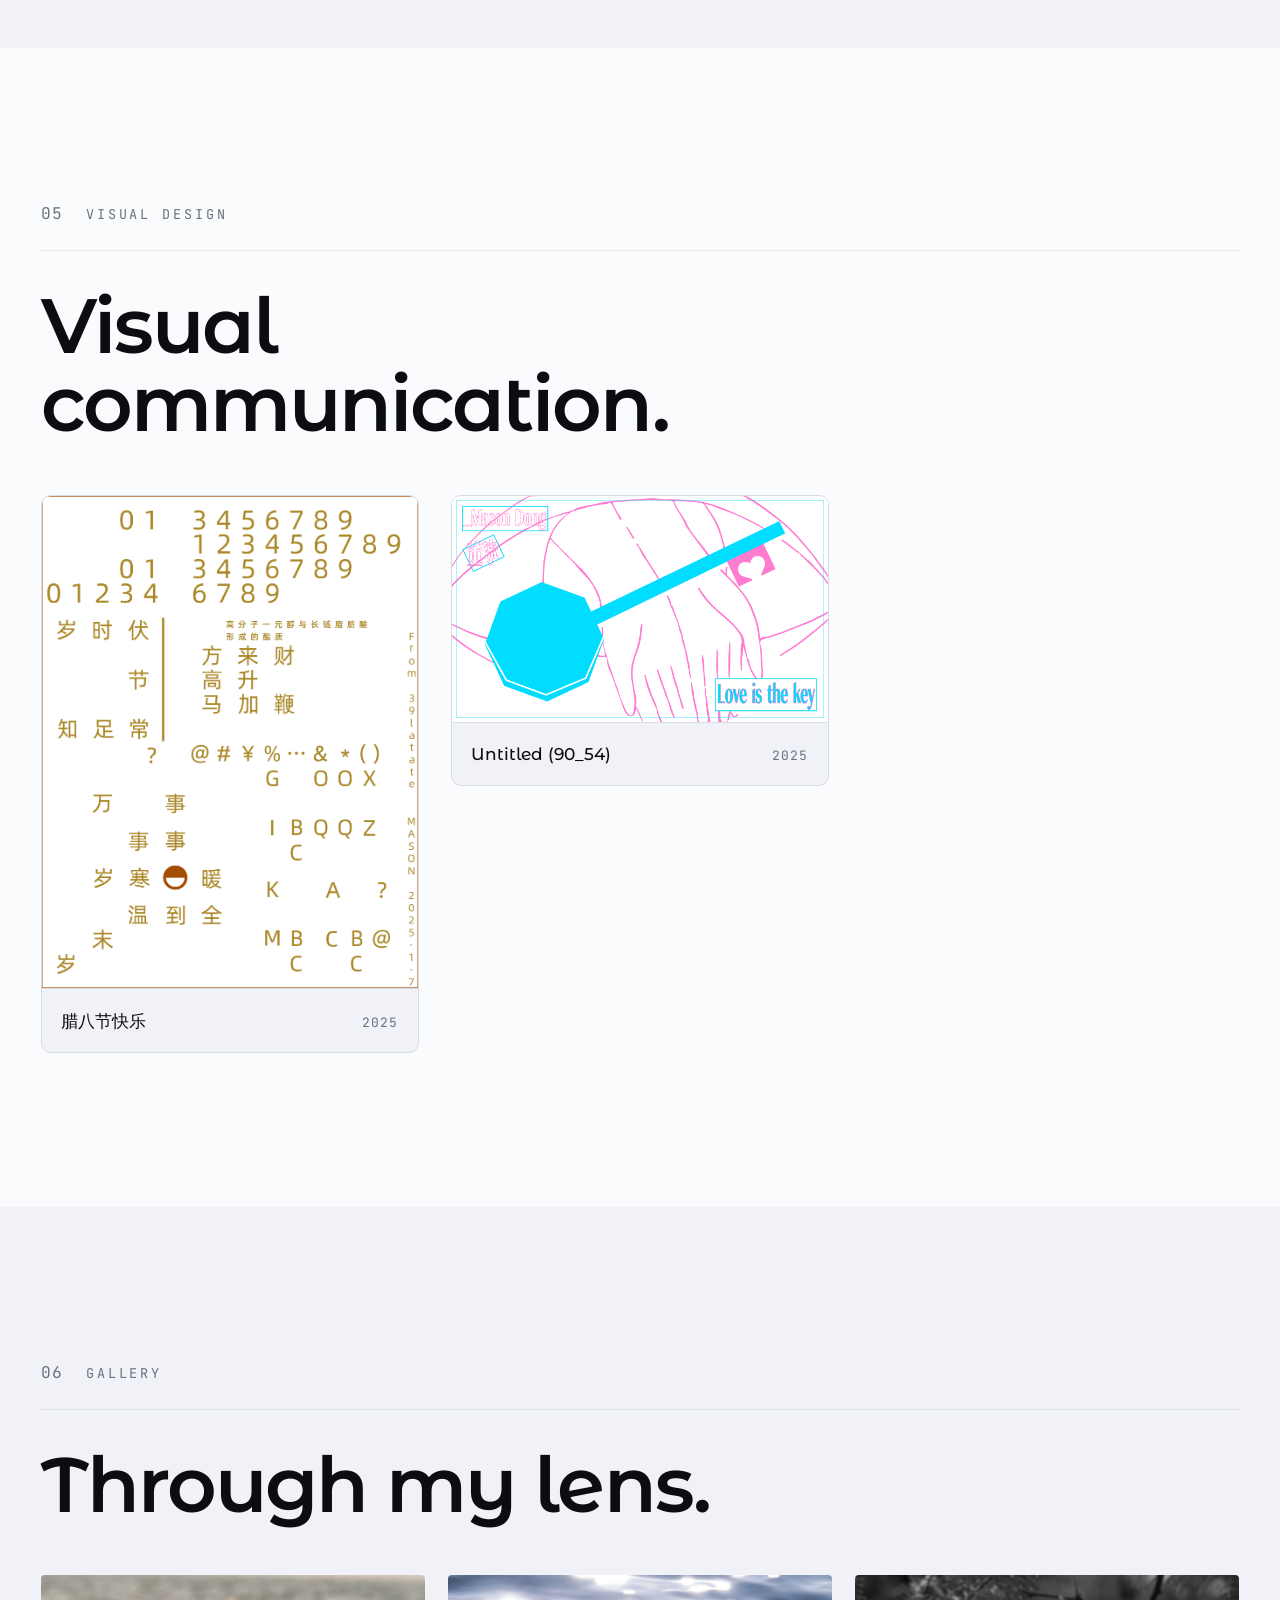
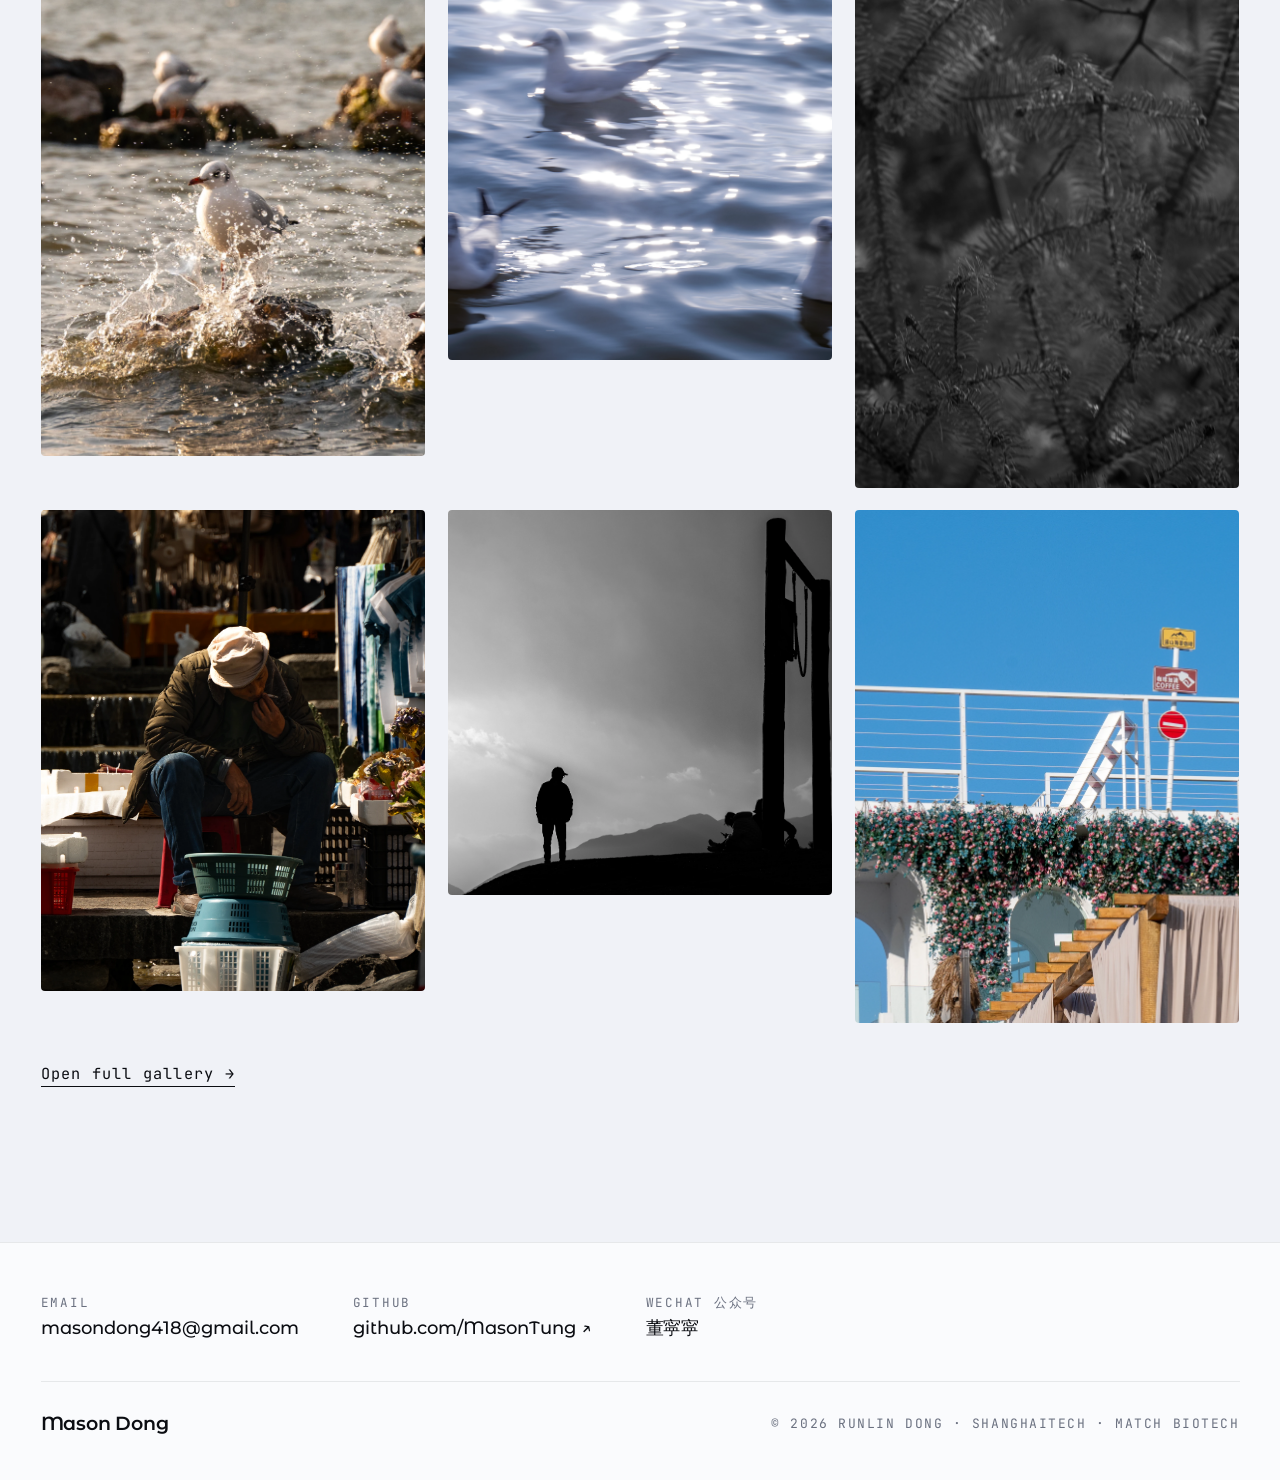
==== commit c0bd1212: "refactor: update navigation link and remove unused styles in index.html and noah-style-demo files - " ====
--- a/index.html
+++ b/index.html
@@ -26,7 +26,7 @@
   <!-- Navigation: flat top-level items; Work and About expand sub-lists on hover -->
   <nav class="nav">
     <div class="nav-inner">
-      <a href="noah-style-demo.html" class="nav-logo" title="Switch to minimal view">Mason Dong</a>
+      <a href="CV.html" class="nav-logo" title="View CV">Mason Dong</a>
 
       <ul class="nav-items" id="nav-items">
         <li class="nav-item nav-item-dropdown">
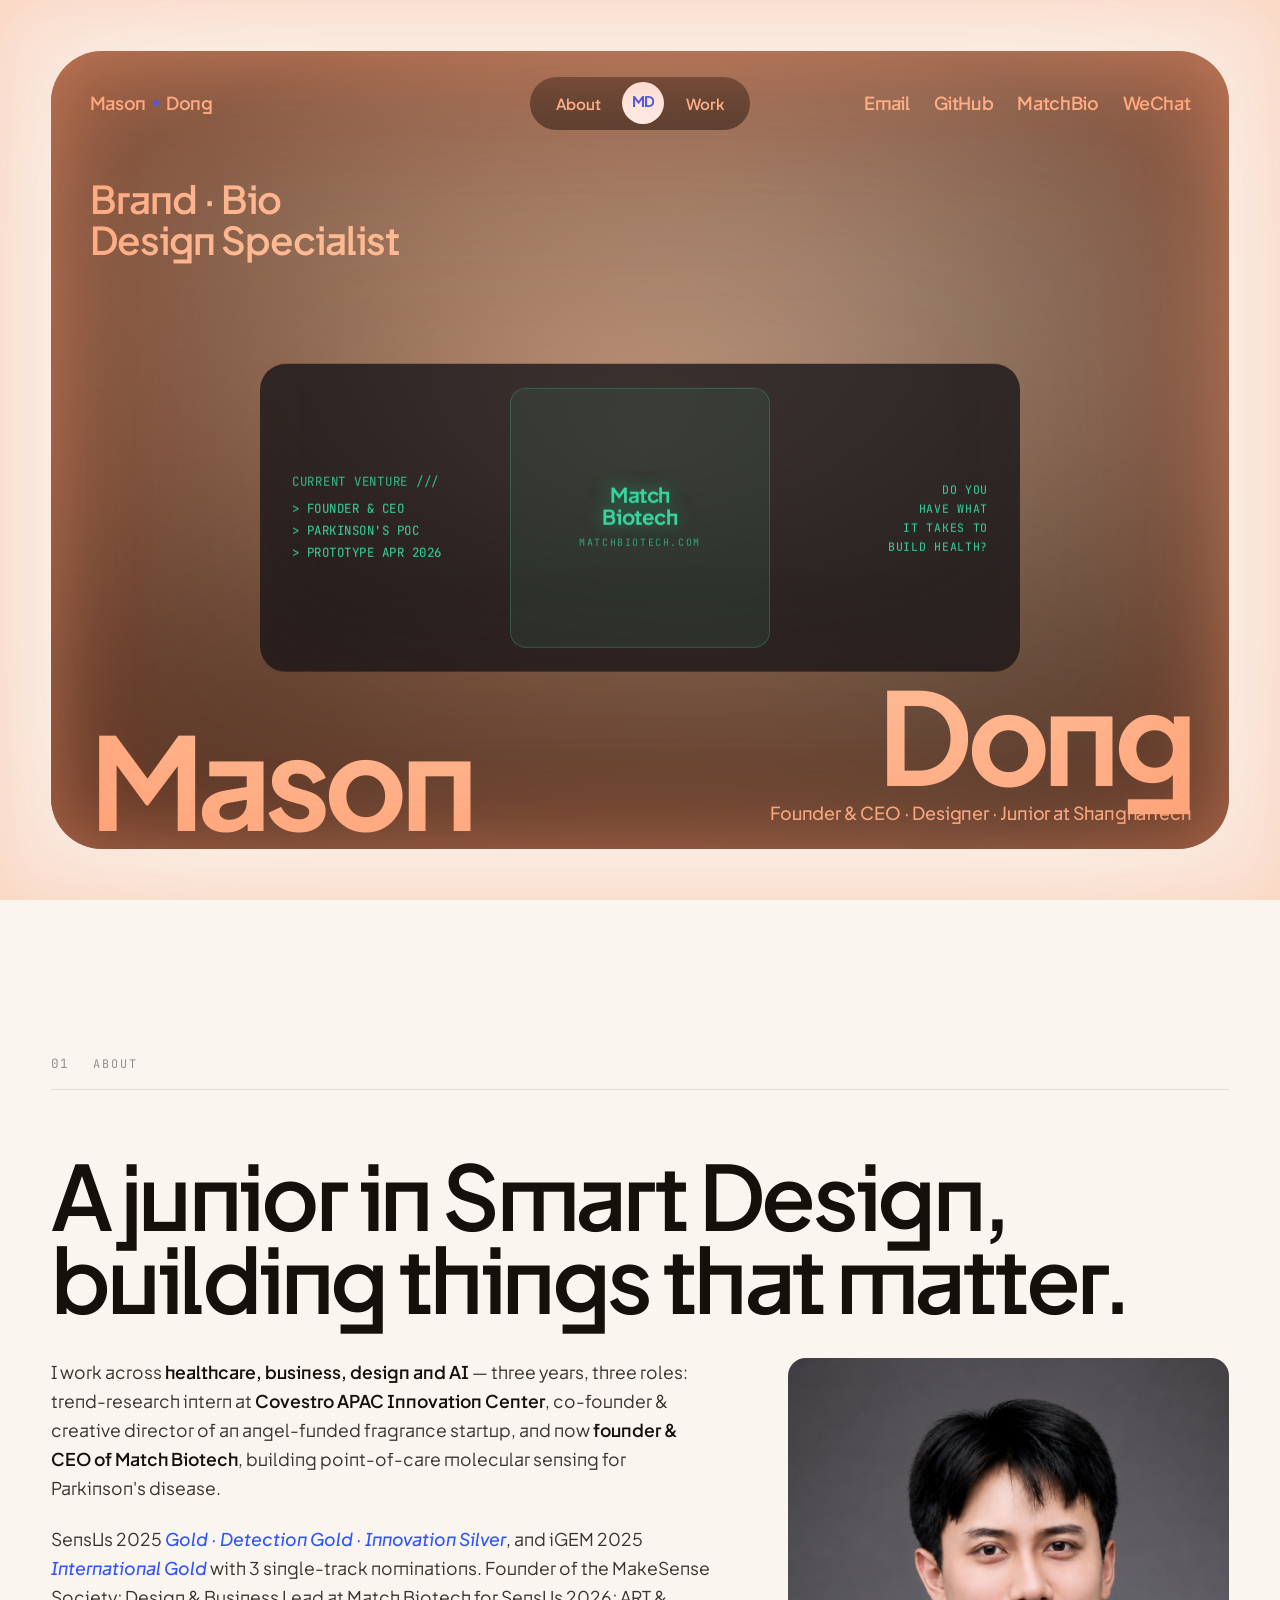
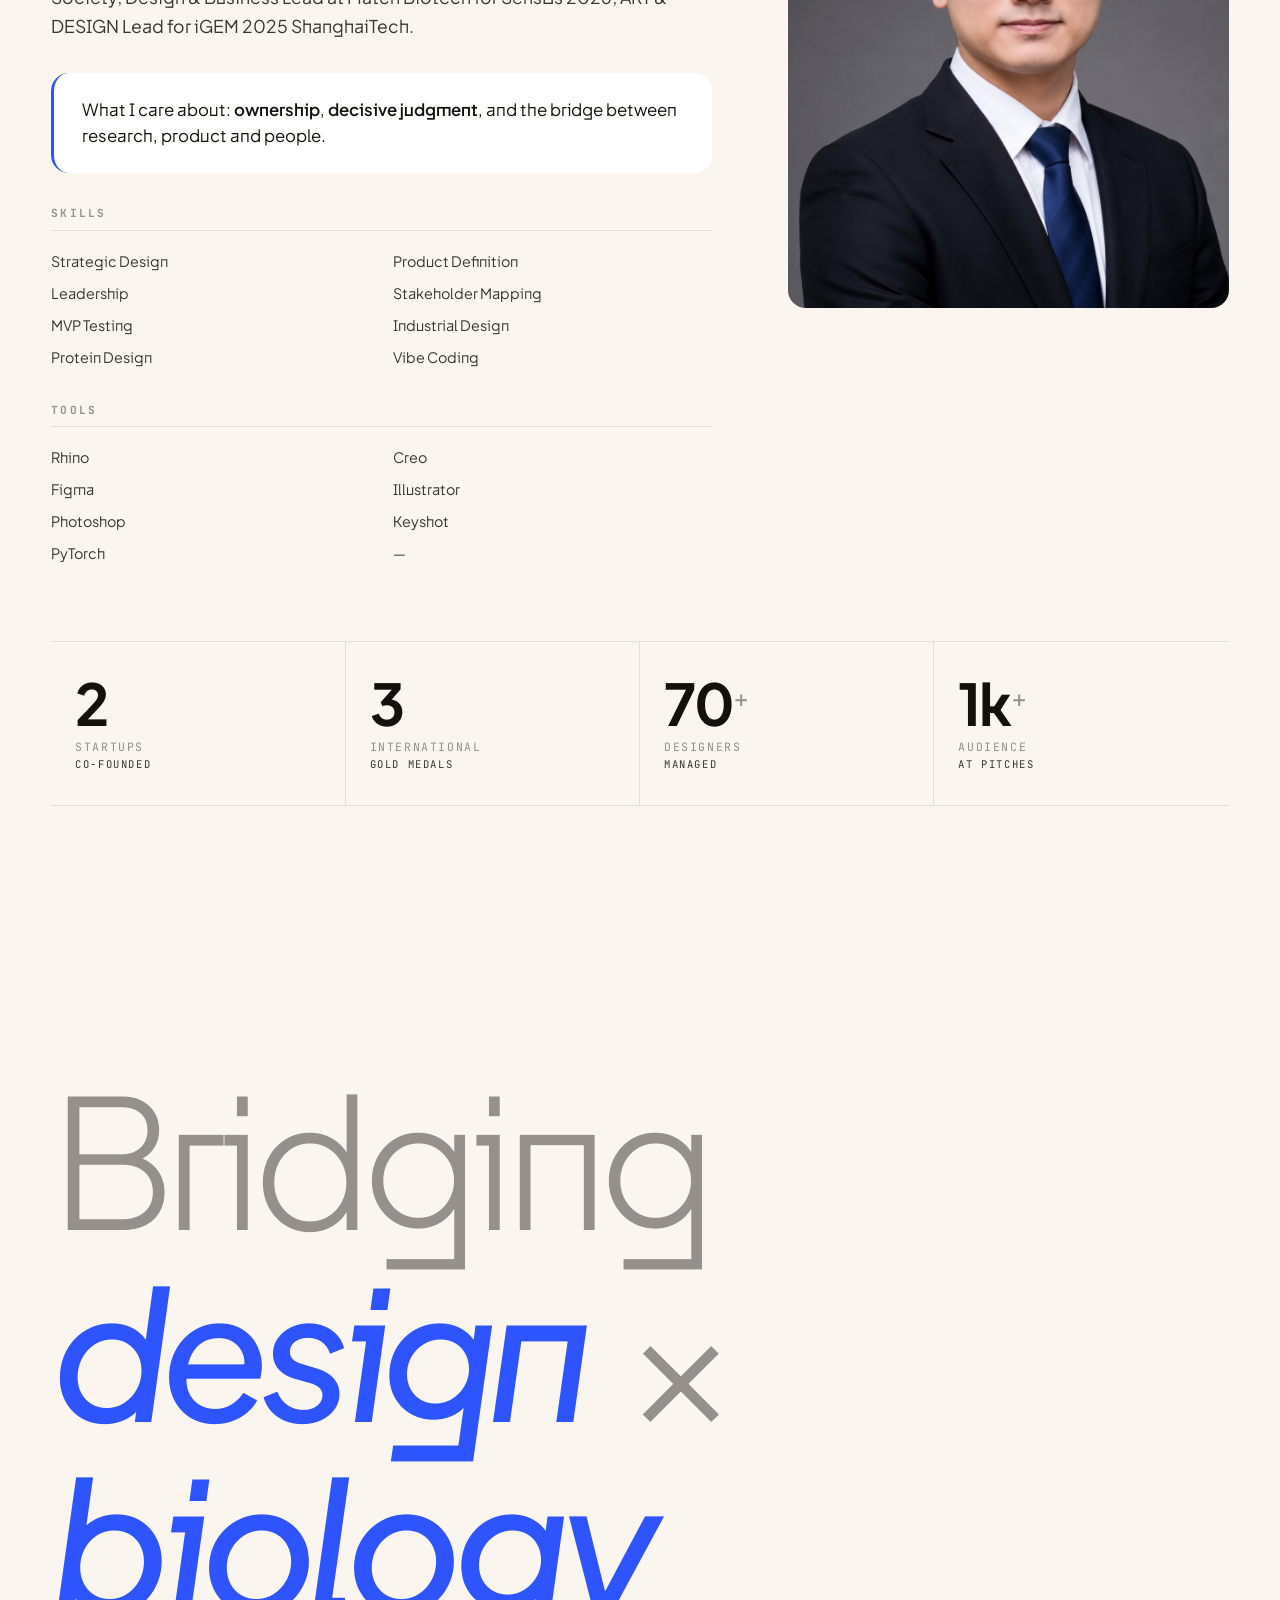
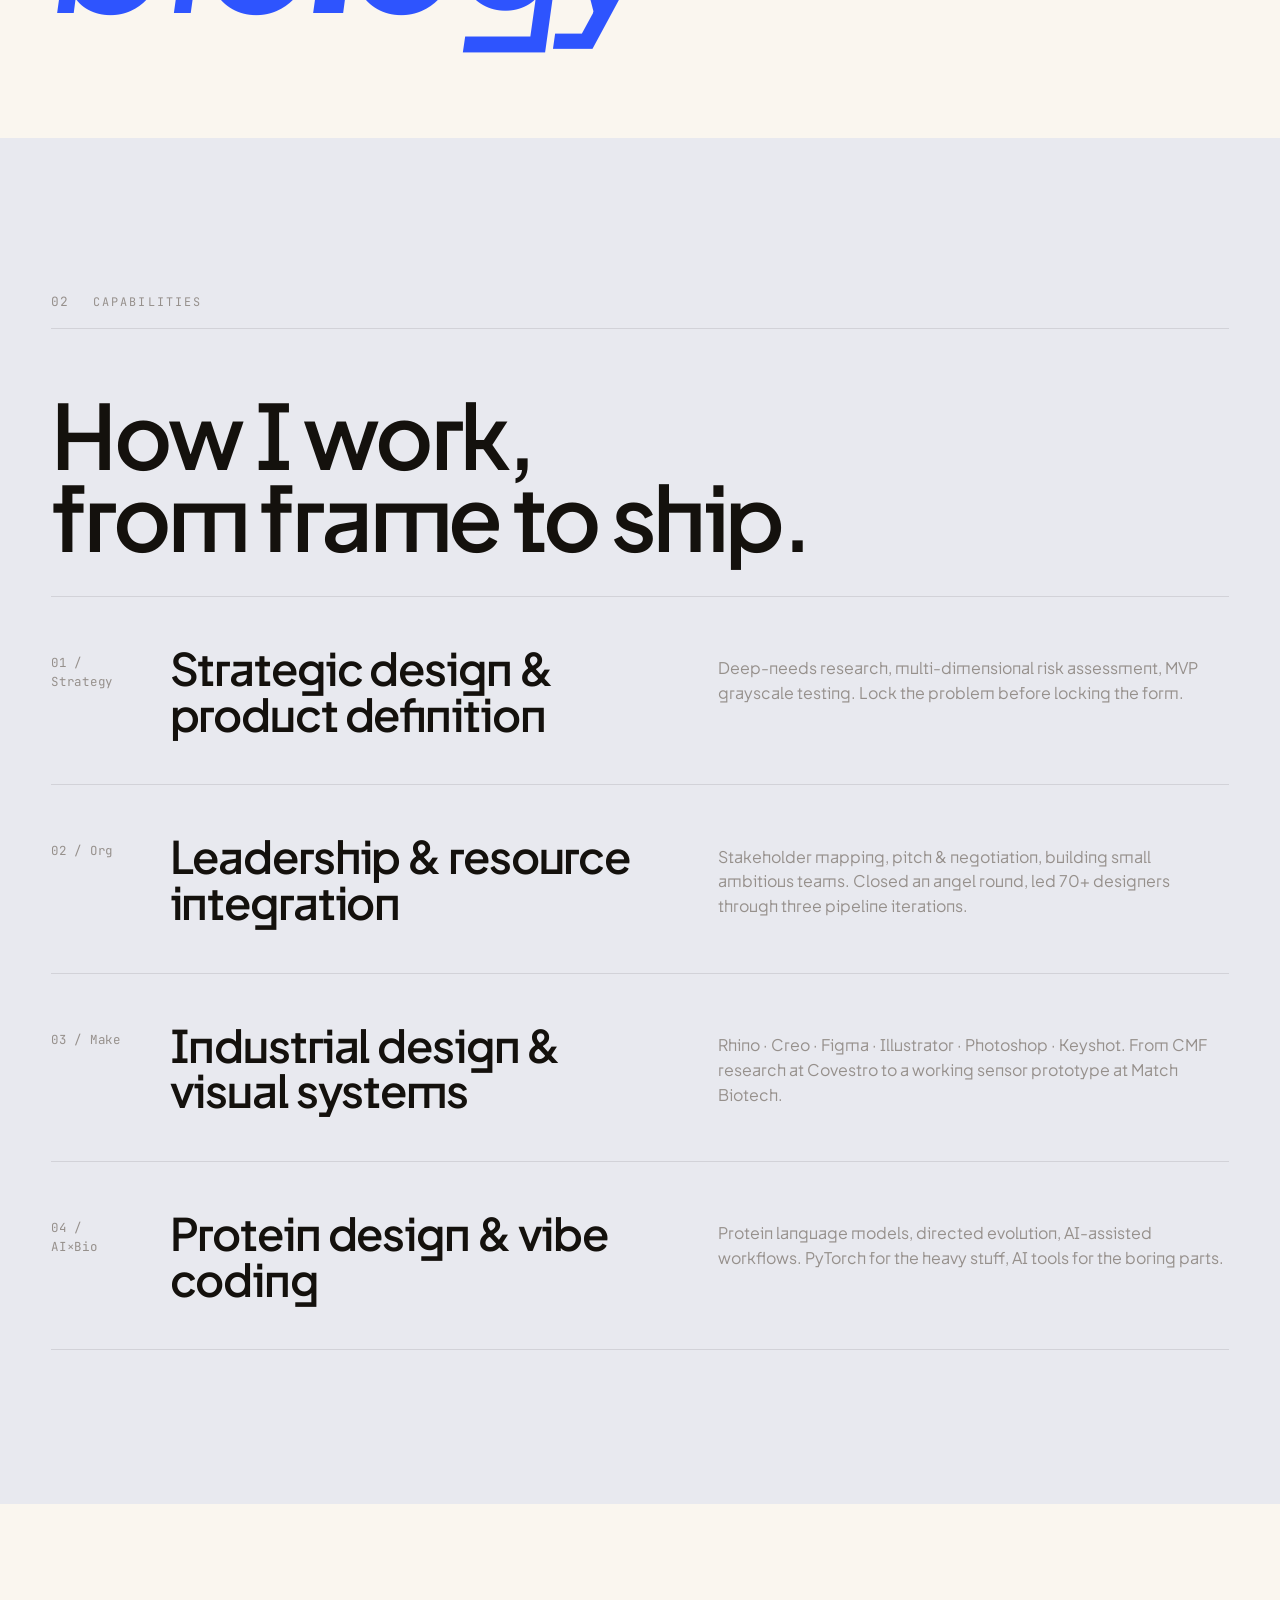
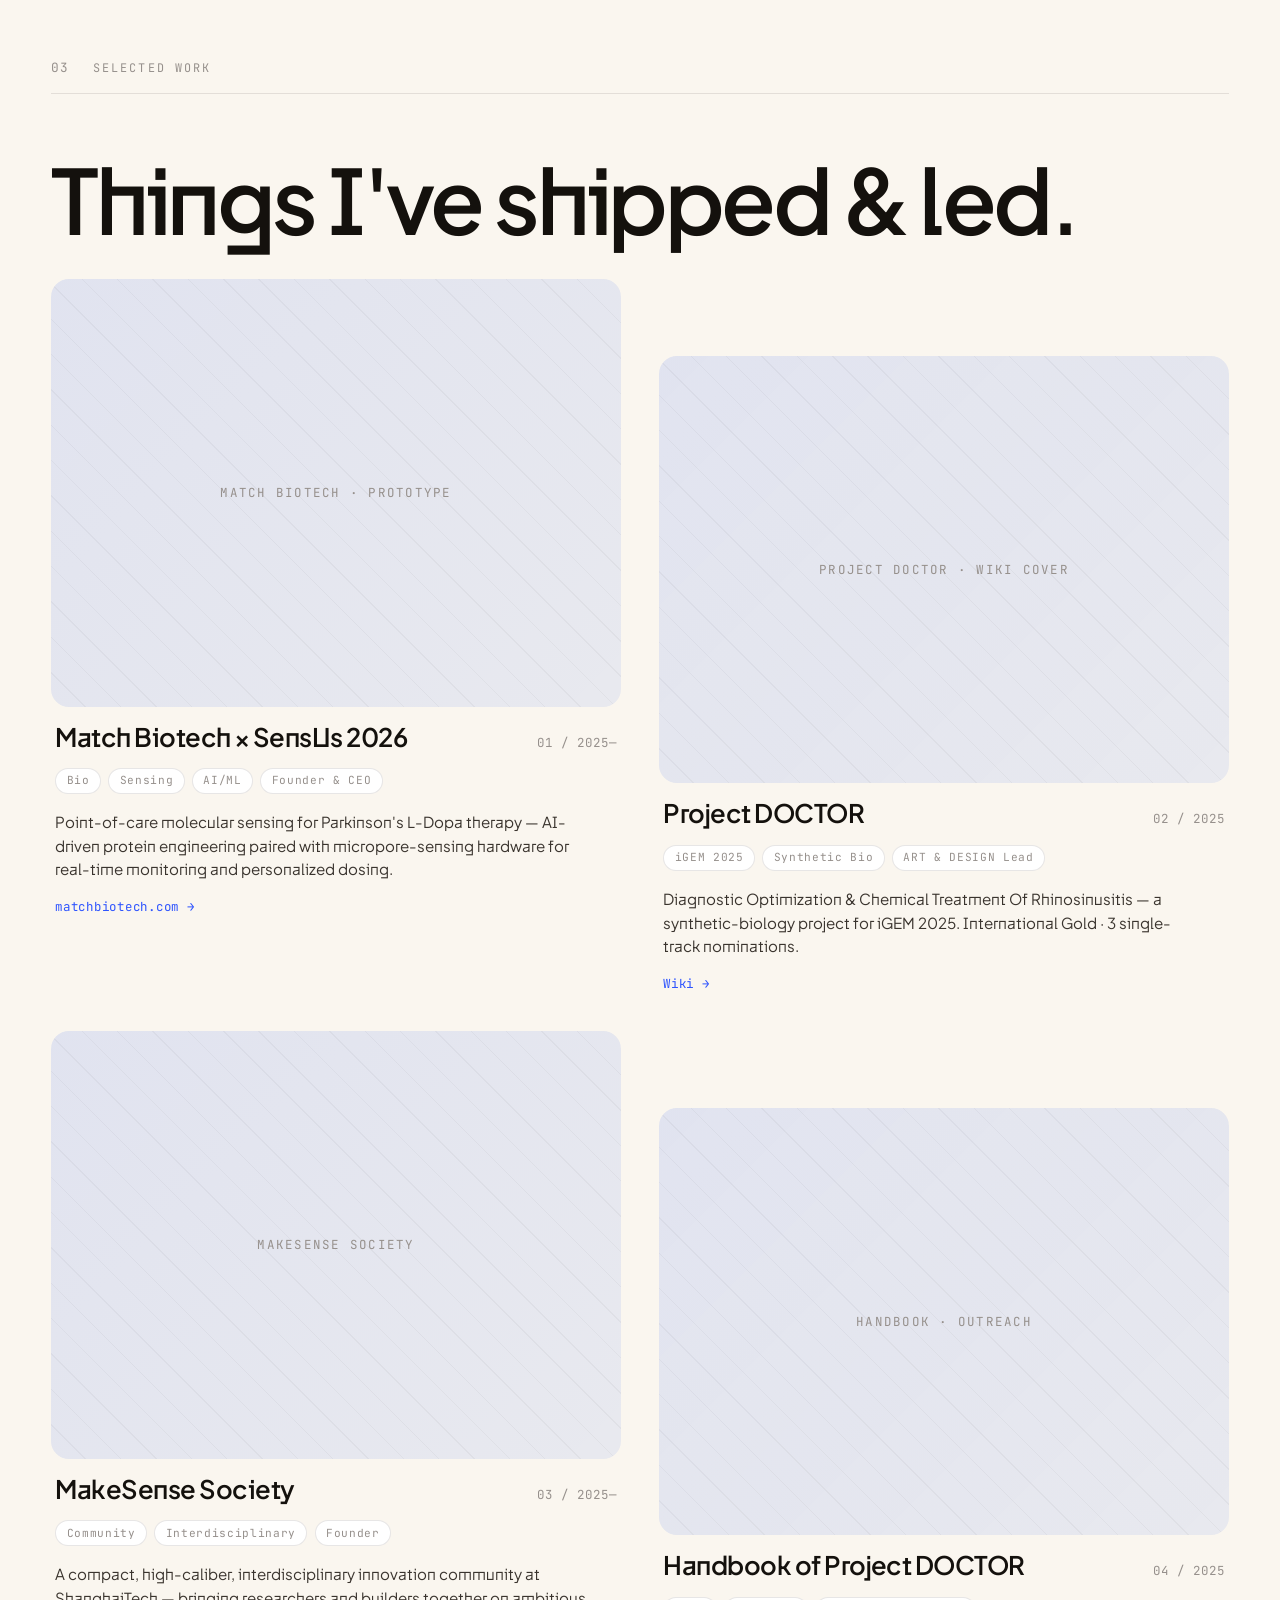
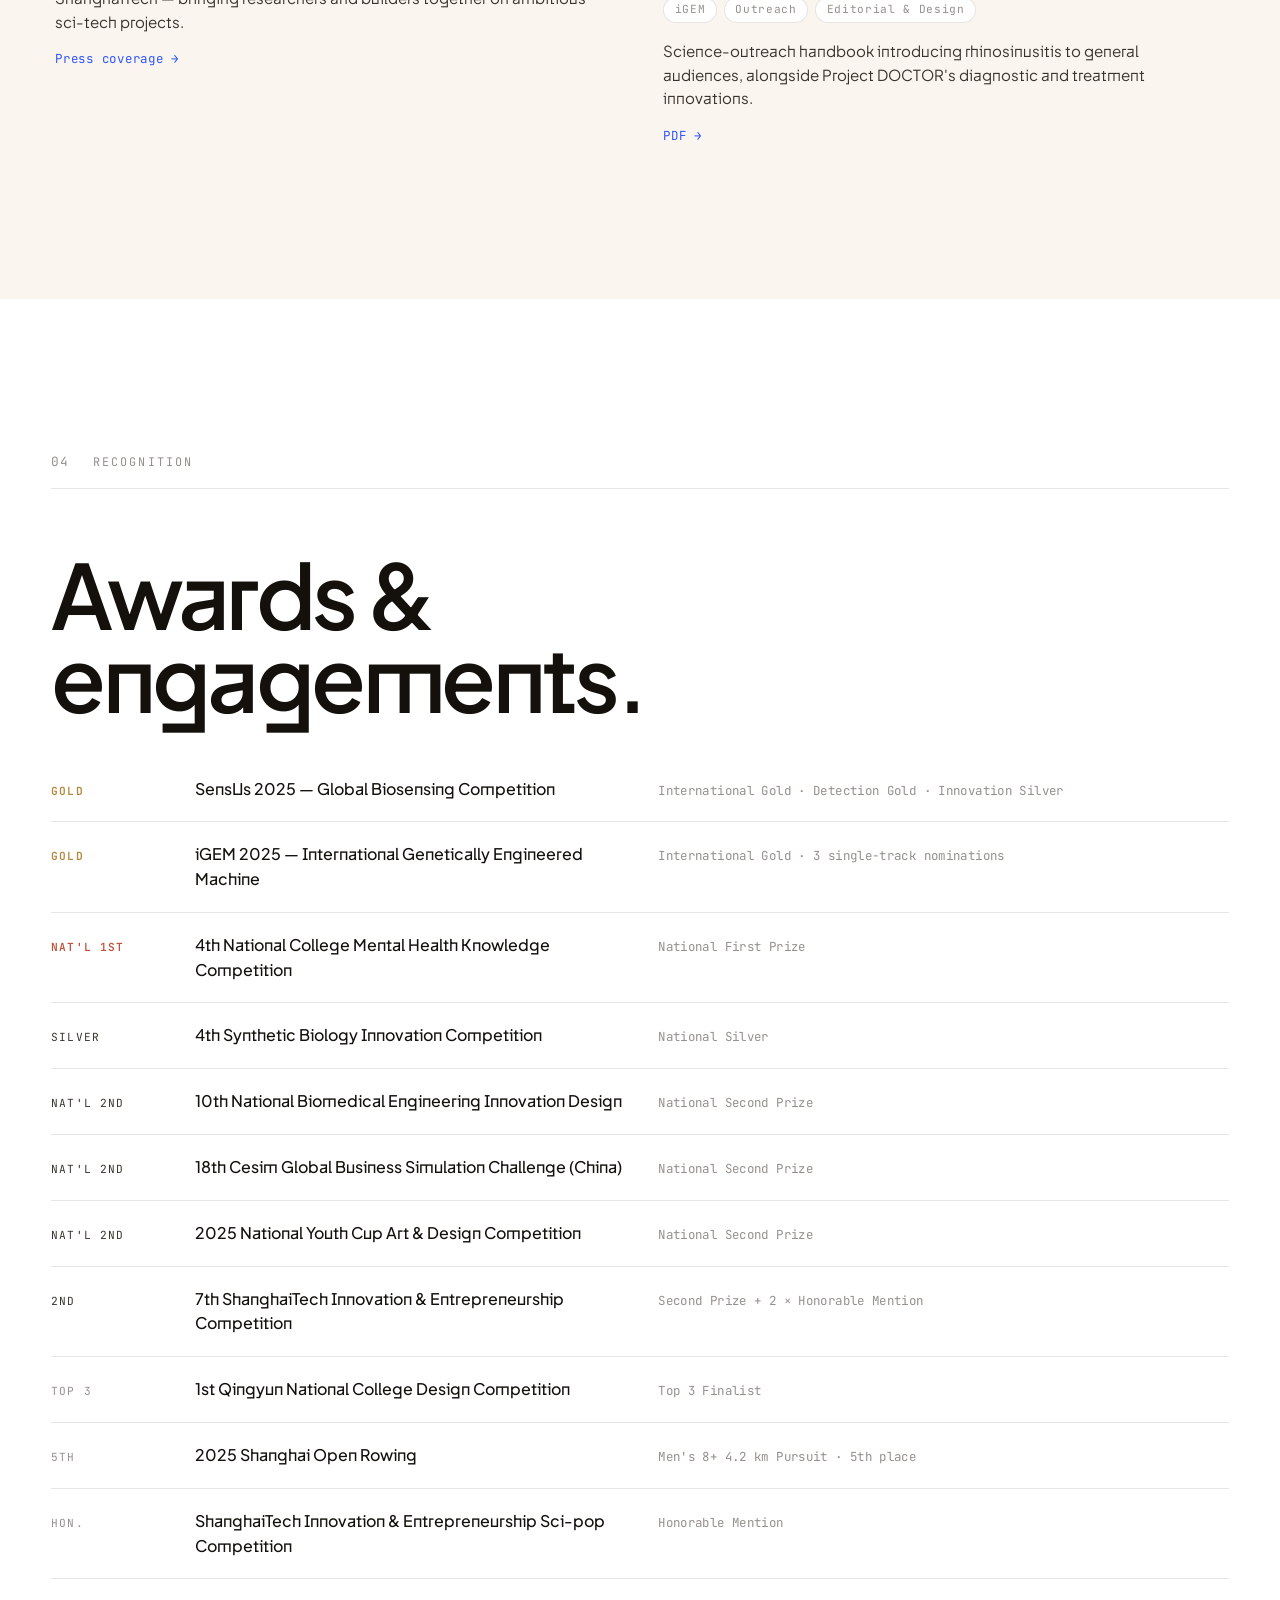
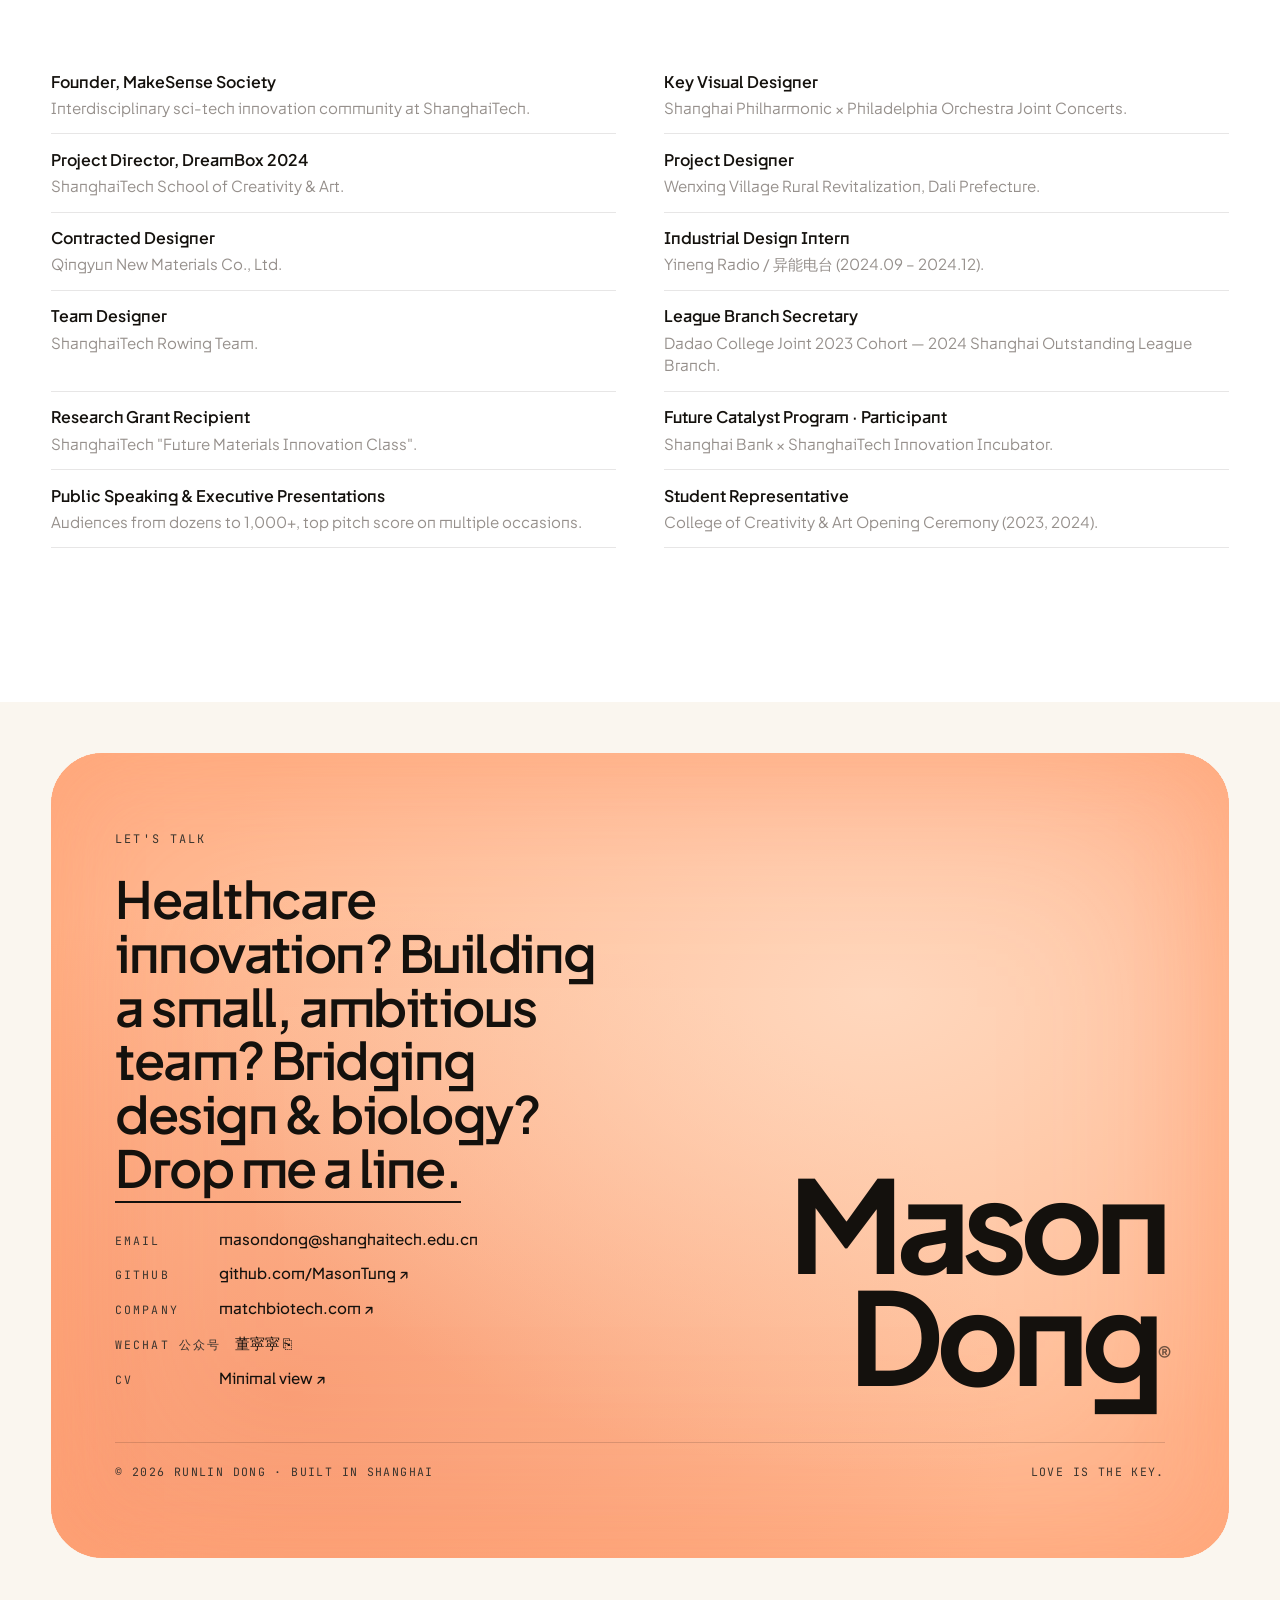
==== commit 0ff6e8ba: "refactor: revamp personal branding and layout in index.html and style.css - Updated the title and me" ====
--- a/index.html
+++ b/index.html
@@ -3,571 +3,437 @@
 <head>
   <meta charset="UTF-8" />
   <meta name="viewport" content="width=device-width, initial-scale=1.0" />
-  <title>Runlin DONG · Mason Dong</title>
+  <title>Mason Dong® — Designer · Founder · Student</title>
+  <meta name="description" content="Mason Dong (Runlin DONG) — ShanghaiTech junior in Smart Design. Founder & CEO of Match Biotech. SensUs 2025 Gold · iGEM 2025 International Gold." />
   <link rel="icon" type="image/svg+xml" href="favicon.svg" />
   <link rel="preconnect" href="https://fonts.googleapis.com" />
   <link rel="preconnect" href="https://fonts.gstatic.com" crossorigin />
-  <link rel="stylesheet" href="https://fonts.googleapis.com/css2?family=Montserrat:ital,wght@0,300;0,400;0,500;0,600;0,700;0,800;1,400;1,500;1,600&family=JetBrains+Mono:wght@400;500&display=swap" />
+  <link rel="stylesheet" href="https://fonts.googleapis.com/css2?family=Plus+Jakarta+Sans:ital,wght@0,300;0,400;0,500;0,600;0,700;0,800;1,400;1,500&family=JetBrains+Mono:wght@400;500&display=swap" />
   <link rel="stylesheet" href="style.css" />
+</head>
+<body>
+
+  <!-- Warm ambient glow overlay (Juan Mora signature) -->
+  <div class="glow" aria-hidden="true"></div>
+
+  <!-- HERO — Juan-style full-bleed photo + 3-zone layout -->
+  <section class="hero">
+    <div class="hero-frame">
+
+      <!-- Background photo (drop a file into hero/hero-bg.jpg or .webp) -->
+      <div class="hero-bg">
+        <img class="hero-bg-img" src="hero/hero-bg.jpg" alt=""
+             onerror="this.style.display='none'" />
+        <div class="hero-bg-tint" aria-hidden="true"></div>
+      </div>
+
+      <!-- TOP BAR: logo (left) · pill nav (center) · contacts (right) -->
+      <header class="hero-topbar">
+        <a href="#" class="brand-mark">
+          <span>Mason</span><span class="brand-dot" aria-hidden="true"></span><span>Dong</span>
+        </a>
+
+        <nav class="center-pill" aria-label="Primary">
+          <a href="#about">About</a>
+          <a href="#" class="brand-icon" aria-label="Home">
+            <svg viewBox="0 0 32 24" width="22" height="16" aria-hidden="true">
+              <text x="50%" y="78%" text-anchor="middle"
+                    font-family="Plus Jakarta Sans, Inter, sans-serif"
+                    font-size="22" font-weight="700"
+                    letter-spacing="-1.5" fill="currentColor">MD</text>
+            </svg>
+          </a>
+          <a href="#work">Work</a>
+        </nav>
+
+        <ul class="hero-contacts" aria-label="Contact">
+          <li><a href="mailto:masondong@shanghaitech.edu.cn">Email</a></li>
+          <li><a href="https://github.com/MasonTung" target="_blank" rel="noopener">GitHub</a></li>
+          <li><a href="https://matchbiotech.com/" target="_blank" rel="noopener" title="Match Biotech">MatchBio</a></li>
+          <li><a href="#contact">WeChat</a></li>
+        </ul>
+      </header>
+
+      <!-- UPPER-LEFT tagline -->
+      <div class="hero-tagline-block">
+        <p>Brand &middot; Bio<br/>Design Specialist</p>
+      </div>
+
+      <!-- CENTER showcase: company logo + tagline -->
+      <div class="hero-showcase">
+        <div class="showcase-card">
+          <div class="showcase-meta-left">
+            <p class="showcase-eyebrow">CURRENT VENTURE ///</p>
+            <p class="showcase-bullets">
+              &gt; FOUNDER &amp; CEO<br/>
+              &gt; PARKINSON'S POC<br/>
+              &gt; PROTOTYPE APR 2026
+            </p>
+          </div>
+
+          <a class="showcase-logo" href="https://matchbiotech.com/" target="_blank" rel="noopener" aria-label="Match Biotech">
+            <!-- Drop logos/match-biotech.svg to replace the placeholder mark -->
+            <img src="logos/match-biotech.svg" alt="Match Biotech"
+                 onerror="this.style.display='none'; this.nextElementSibling.style.display='flex'" />
+            <span class="showcase-logo-fallback">
+              <span class="mb-mark">Match<br/>Biotech</span>
+              <span class="mb-tag">matchbiotech.com</span>
+            </span>
+          </a>
+
+          <div class="showcase-meta-right">
+            <p class="showcase-question">
+              DO YOU<br/>HAVE WHAT<br/>IT TAKES TO<br/>BUILD HEALTH?
+            </p>
+          </div>
+        </div>
+      </div>
+
+      <!-- BOTTOM: split name — Mason | Dong -->
+      <div class="hero-name-row">
+        <h1 class="hero-name-left">Mason</h1>
+        <div class="hero-name-right-wrap">
+          <h1 class="hero-name-right">Dong</h1>
+          <p class="hero-name-title">Founder &amp; CEO &middot; Designer &middot; Junior at ShanghaiTech</p>
+        </div>
+      </div>
+
+    </div>
+  </section>
+
+  <!-- 01 / ABOUT -->
+  <section class="section" id="about">
+    <div class="section-inner">
+      <header class="section-head">
+        <span class="section-num">01</span>
+        <span class="section-label">About</span>
+      </header>
+
+      <h2 class="section-title reveal">A junior in Smart Design,<br/>building things that matter.</h2>
+
+      <div class="about-grid">
+        <div class="about-text reveal delay-1">
+          <p>I work across <strong>healthcare, business, design and AI</strong> — three years, three roles: trend-research intern at <strong>Covestro APAC Innovation Center</strong>, co-founder &amp; creative director of an angel-funded fragrance startup, and now <strong>founder &amp; CEO of Match Biotech</strong>, building point-of-care molecular sensing for Parkinson's disease.</p>
+
+          <p>SensUs 2025 <em>Gold · Detection Gold · Innovation Silver</em>, and iGEM 2025 <em>International Gold</em> with 3 single-track nominations. Founder of the MakeSense Society; Design &amp; Business Lead at Match Biotech for SensUs 2026; ART &amp; DESIGN Lead for iGEM 2025 ShanghaiTech.</p>
+
+          <div class="about-coda">
+            What I care about: <strong>ownership</strong>, <strong>decisive judgment</strong>, and the bridge between research, product and people.
+          </div>
+
+          <div class="about-skills">
+            <h4>Skills</h4>
+            <span>Strategic Design</span>
+            <span>Product Definition</span>
+            <span>Leadership</span>
+            <span>Stakeholder Mapping</span>
+            <span>MVP Testing</span>
+            <span>Industrial Design</span>
+            <span>Protein Design</span>
+            <span>Vibe Coding</span>
+            <h4>Tools</h4>
+            <span>Rhino</span>
+            <span>Creo</span>
+            <span>Figma</span>
+            <span>Illustrator</span>
+            <span>Photoshop</span>
+            <span>Keyshot</span>
+            <span>PyTorch</span>
+            <span>—</span>
+          </div>
+        </div>
+
+        <div class="about-photo reveal delay-2">
+          <img src="mason-tung-avatar.jpg" alt="Portrait of Mason Dong" loading="lazy" />
+        </div>
+      </div>
+
+      <!-- Stat strip -->
+      <div class="stat-strip reveal delay-3">
+        <div class="stat">
+          <span class="stat-value">2</span>
+          <span class="stat-label">Startups<br/><em>co-founded</em></span>
+        </div>
+        <div class="stat">
+          <span class="stat-value">3</span>
+          <span class="stat-label">International<br/><em>gold medals</em></span>
+        </div>
+        <div class="stat">
+          <span class="stat-value">70<sup>+</sup></span>
+          <span class="stat-label">Designers<br/><em>managed</em></span>
+        </div>
+        <div class="stat">
+          <span class="stat-value">1k<sup>+</sup></span>
+          <span class="stat-label">Audience<br/><em>at pitches</em></span>
+        </div>
+      </div>
+    </div>
+  </section>
+
+  <!-- Wordmark divider — oversize moment -->
+  <section class="wordmark-section" aria-hidden="true">
+    <p class="wordmark">
+      <span class="light">Bridging</span>
+      <em>design</em>
+      <span class="light">×</span>
+      <em>biology</em>
+    </p>
+  </section>
+
+  <!-- 02 / CAPABILITIES (Services) -->
+  <section class="section section-cool" id="capabilities">
+    <div class="section-inner">
+      <header class="section-head">
+        <span class="section-num">02</span>
+        <span class="section-label">Capabilities</span>
+      </header>
+
+      <h2 class="section-title reveal">How I work,<br/>from frame to ship.</h2>
+
+      <div class="services">
+        <article class="service reveal">
+          <span class="service-num">01 / Strategy</span>
+          <h3 class="service-title">Strategic design &amp; product definition</h3>
+          <p class="service-desc">Deep-needs research, multi-dimensional risk assessment, MVP grayscale testing. Lock the problem before locking the form.</p>
+        </article>
+
+        <article class="service reveal">
+          <span class="service-num">02 / Org</span>
+          <h3 class="service-title">Leadership &amp; resource integration</h3>
+          <p class="service-desc">Stakeholder mapping, pitch &amp; negotiation, building small ambitious teams. Closed an angel round, led 70+ designers through three pipeline iterations.</p>
+        </article>
+
+        <article class="service reveal">
+          <span class="service-num">03 / Make</span>
+          <h3 class="service-title">Industrial design &amp; visual systems</h3>
+          <p class="service-desc">Rhino · Creo · Figma · Illustrator · Photoshop · Keyshot. From CMF research at Covestro to a working sensor prototype at Match Biotech.</p>
+        </article>
+
+        <article class="service reveal">
+          <span class="service-num">04 / AI×Bio</span>
+          <h3 class="service-title">Protein design &amp; vibe coding</h3>
+          <p class="service-desc">Protein language models, directed evolution, AI-assisted workflows. PyTorch for the heavy stuff, AI tools for the boring parts.</p>
+        </article>
+      </div>
+    </div>
+  </section>
+
+  <!-- 03 / SELECTED WORK -->
+  <section class="section" id="work">
+    <div class="section-inner">
+      <header class="section-head">
+        <span class="section-num">03</span>
+        <span class="section-label">Selected Work</span>
+      </header>
+
+      <h2 class="section-title reveal">Things I've shipped &amp; led.</h2>
+
+      <div class="work-grid">
+
+        <article class="work-card reveal">
+          <div class="work-img-wrap">
+            <div class="work-img-placeholder">Match Biotech · Prototype</div>
+          </div>
+          <div class="work-meta">
+            <h3 class="work-title">Match Biotech × SensUs 2026</h3>
+            <span class="work-num">01 / 2025—</span>
+          </div>
+          <div class="work-tags">
+            <span class="work-tag">Bio</span>
+            <span class="work-tag">Sensing</span>
+            <span class="work-tag">AI/ML</span>
+            <span class="work-tag">Founder &amp; CEO</span>
+          </div>
+          <p class="work-desc">Point-of-care molecular sensing for Parkinson's L-Dopa therapy — AI-driven protein engineering paired with micropore-sensing hardware for real-time monitoring and personalized dosing.</p>
+          <a href="https://matchbiotech.com/" target="_blank" rel="noopener" class="work-link">matchbiotech.com →</a>
+        </article>
+
+        <article class="work-card reveal delay-1">
+          <div class="work-img-wrap">
+            <div class="work-img-placeholder">Project DOCTOR · Wiki cover</div>
+          </div>
+          <div class="work-meta">
+            <h3 class="work-title">Project DOCTOR</h3>
+            <span class="work-num">02 / 2025</span>
+          </div>
+          <div class="work-tags">
+            <span class="work-tag">iGEM 2025</span>
+            <span class="work-tag">Synthetic Bio</span>
+            <span class="work-tag">ART &amp; DESIGN Lead</span>
+          </div>
+          <p class="work-desc">Diagnostic Optimization &amp; Chemical Treatment Of Rhinosinusitis — a synthetic-biology project for iGEM 2025. International Gold &middot; 3 single-track nominations.</p>
+          <a href="https://2025.igem.wiki/shanghaitech-china/index.html" target="_blank" rel="noopener" class="work-link">Wiki →</a>
+        </article>
+
+        <article class="work-card reveal">
+          <div class="work-img-wrap">
+            <div class="work-img-placeholder">MakeSense Society</div>
+          </div>
+          <div class="work-meta">
+            <h3 class="work-title">MakeSense Society</h3>
+            <span class="work-num">03 / 2025—</span>
+          </div>
+          <div class="work-tags">
+            <span class="work-tag">Community</span>
+            <span class="work-tag">Interdisciplinary</span>
+            <span class="work-tag">Founder</span>
+          </div>
+          <p class="work-desc">A compact, high-caliber, interdisciplinary innovation community at ShanghaiTech — bringing researchers and builders together on ambitious sci-tech projects.</p>
+          <a href="https://www.sohu.com/a/934091809_121124378" target="_blank" rel="noopener" class="work-link">Press coverage →</a>
+        </article>
+
+        <article class="work-card reveal delay-1">
+          <div class="work-img-wrap">
+            <div class="work-img-placeholder">Handbook · Outreach</div>
+          </div>
+          <div class="work-meta">
+            <h3 class="work-title">Handbook of Project DOCTOR</h3>
+            <span class="work-num">04 / 2025</span>
+          </div>
+          <div class="work-tags">
+            <span class="work-tag">iGEM</span>
+            <span class="work-tag">Outreach</span>
+            <span class="work-tag">Editorial &amp; Design</span>
+          </div>
+          <p class="work-desc">Science-outreach handbook introducing rhinosinusitis to general audiences, alongside Project DOCTOR's diagnostic and treatment innovations.</p>
+          <a href="#" class="work-link">PDF →</a>
+        </article>
+
+      </div>
+    </div>
+  </section>
+
+  <!-- 04 / RECOGNITION -->
+  <section class="section section-paper" id="recognition">
+    <div class="section-inner">
+      <header class="section-head">
+        <span class="section-num">04</span>
+        <span class="section-label">Recognition</span>
+      </header>
+
+      <h2 class="section-title reveal">Awards &amp;<br/>engagements.</h2>
+
+      <ul class="awards reveal delay-1">
+        <li class="award"><span class="award-medal gold">Gold</span><span class="award-name">SensUs 2025 — Global Biosensing Competition</span><span class="award-meta">International Gold · Detection Gold · Innovation Silver</span></li>
+        <li class="award"><span class="award-medal gold">Gold</span><span class="award-name">iGEM 2025 — International Genetically Engineered Machine</span><span class="award-meta">International Gold · 3 single-track nominations</span></li>
+        <li class="award"><span class="award-medal first">Nat'l 1st</span><span class="award-name">4th National College Mental Health Knowledge Competition</span><span class="award-meta">National First Prize</span></li>
+        <li class="award"><span class="award-medal silver">Silver</span><span class="award-name">4th Synthetic Biology Innovation Competition</span><span class="award-meta">National Silver</span></li>
+        <li class="award"><span class="award-medal second">Nat'l 2nd</span><span class="award-name">10th National Biomedical Engineering Innovation Design</span><span class="award-meta">National Second Prize</span></li>
+        <li class="award"><span class="award-medal second">Nat'l 2nd</span><span class="award-name">18th Cesim Global Business Simulation Challenge (China)</span><span class="award-meta">National Second Prize</span></li>
+        <li class="award"><span class="award-medal second">Nat'l 2nd</span><span class="award-name">2025 National Youth Cup Art &amp; Design Competition</span><span class="award-meta">National Second Prize</span></li>
+        <li class="award"><span class="award-medal second">2nd</span><span class="award-name">7th ShanghaiTech Innovation &amp; Entrepreneurship Competition</span><span class="award-meta">Second Prize + 2 × Honorable Mention</span></li>
+        <li class="award"><span class="award-medal">Top 3</span><span class="award-name">1st Qingyun National College Design Competition</span><span class="award-meta">Top 3 Finalist</span></li>
+        <li class="award"><span class="award-medal">5th</span><span class="award-name">2025 Shanghai Open Rowing</span><span class="award-meta">Men's 8+ 4.2 km Pursuit · 5th place</span></li>
+        <li class="award"><span class="award-medal">Hon.</span><span class="award-name">ShanghaiTech Innovation &amp; Entrepreneurship Sci-pop Competition</span><span class="award-meta">Honorable Mention</span></li>
+      </ul>
+
+      <ul class="engagements reveal delay-2">
+        <li><b>Founder, MakeSense Society</b> Interdisciplinary sci-tech innovation community at ShanghaiTech.</li>
+        <li><b>Key Visual Designer</b> Shanghai Philharmonic × Philadelphia Orchestra Joint Concerts.</li>
+        <li><b>Project Director, DreamBox 2024</b> ShanghaiTech School of Creativity &amp; Art.</li>
+        <li><b>Project Designer</b> Wenxing Village Rural Revitalization, Dali Prefecture.</li>
+        <li><b>Contracted Designer</b> Qingyun New Materials Co., Ltd.</li>
+        <li><b>Industrial Design Intern</b> Yineng Radio / 异能电台 (2024.09 – 2024.12).</li>
+        <li><b>Team Designer</b> ShanghaiTech Rowing Team.</li>
+        <li><b>League Branch Secretary</b> Dadao College Joint 2023 Cohort — 2024 Shanghai Outstanding League Branch.</li>
+        <li><b>Research Grant Recipient</b> ShanghaiTech "Future Materials Innovation Class".</li>
+        <li><b>Future Catalyst Program · Participant</b> Shanghai Bank × ShanghaiTech Innovation Incubator.</li>
+        <li><b>Public Speaking &amp; Executive Presentations</b> Audiences from dozens to 1,000+, top pitch score on multiple occasions.</li>
+        <li><b>Student Representative</b> College of Creativity &amp; Art Opening Ceremony (2023, 2024).</li>
+      </ul>
+    </div>
+  </section>
+
+  <!-- 05 / CONTACT (Footer) -->
+  <footer class="footer" id="contact">
+    <div class="footer-frame">
+      <div class="footer-inner">
+        <div class="footer-left">
+          <p class="footer-eyebrow">Let's talk</p>
+          <h2 class="footer-cta">
+            Healthcare innovation? Building a small, ambitious team? Bridging design &amp; biology?
+            <a href="mailto:masondong@shanghaitech.edu.cn">Drop me a line.</a>
+          </h2>
+
+          <ul class="footer-contacts">
+            <li>
+              <span class="label">Email</span>
+              <a href="mailto:masondong@shanghaitech.edu.cn">masondong@shanghaitech.edu.cn</a>
+            </li>
+            <li>
+              <span class="label">GitHub</span>
+              <a href="https://github.com/MasonTung" target="_blank" rel="noopener">github.com/MasonTung ↗</a>
+            </li>
+            <li>
+              <span class="label">Company</span>
+              <a href="https://matchbiotech.com/" target="_blank" rel="noopener">matchbiotech.com ↗</a>
+            </li>
+            <li>
+              <span class="label">WeChat 公众号</span>
+              <button type="button" id="wechat-btn" data-wechat="董寜寜" title="Click to copy">董寜寜 ⎘</button>
+            </li>
+            <li>
+              <span class="label">CV</span>
+              <a href="CV.html">Minimal view ↗</a>
+            </li>
+          </ul>
+        </div>
+
+        <div>
+          <p class="footer-name">Mason<br/>Dong<sup>®</sup></p>
+        </div>
+      </div>
+
+      <div class="footer-bottom">
+        <span class="footer-meta">© 2026 Runlin DONG · Built in Shanghai</span>
+        <span class="footer-meta">Love is the key.</span>
+      </div>
+    </div>
+  </footer>
+
+  <!-- Toast for clipboard feedback -->
+  <div class="toast" id="toast" role="status" aria-live="polite"></div>
+
   <script>
-    // Inline so it applies before <body> parses → no theme flash on load.
-    // Order: stored preference → system preference → default 'dark'.
+    // Scroll-reveal — adds .shown to .reveal elements when in view
+    const io = new IntersectionObserver((entries) => {
+      entries.forEach(entry => {
+        if (entry.isIntersecting) {
+          entry.target.classList.add('shown');
+          io.unobserve(entry.target);
+        }
+      });
+    }, { threshold: 0.12 });
+    document.querySelectorAll('.reveal').forEach(el => io.observe(el));
+
+    // WeChat 公众号 click-to-copy
     (function () {
-      var stored;
-      try { stored = localStorage.getItem('theme'); } catch (_) {}
-      var theme = stored
-        || (window.matchMedia && window.matchMedia('(prefers-color-scheme: light)').matches ? 'light' : 'dark');
-      document.documentElement.setAttribute('data-theme', theme);
+      const btn = document.getElementById('wechat-btn');
+      const toast = document.getElementById('toast');
+      let tid;
+      function show(msg) {
+        if (!toast) return;
+        toast.textContent = msg;
+        toast.classList.add('show');
+        clearTimeout(tid);
+        tid = setTimeout(() => toast.classList.remove('show'), 2600);
+      }
+      if (!btn) return;
+      btn.addEventListener('click', async () => {
+        const name = btn.dataset.wechat;
+        let ok = false;
+        try { await navigator.clipboard.writeText(name); ok = true; }
+        catch (_) {
+          const ta = document.createElement('textarea');
+          ta.value = name; ta.style.position = 'fixed'; ta.style.opacity = '0';
+          document.body.appendChild(ta); ta.select();
+          try { ok = document.execCommand('copy'); } catch (_) {}
+          document.body.removeChild(ta);
+        }
+        show(ok ? `已复制公众号「${name}」· 请在微信中搜索`
+                : `公众号「${name}」· 请在微信中搜索`);
+      });
     })();
   </script>
-</head>
-<body>
-
-  <!-- Navigation: flat top-level items; Work and About expand sub-lists on hover -->
-  <nav class="nav">
-    <div class="nav-inner">
-      <a href="CV.html" class="nav-logo" title="View CV">Mason Dong</a>
-
-      <ul class="nav-items" id="nav-items">
-        <li class="nav-item nav-item-dropdown">
-          <span class="nav-link" tabindex="0" aria-haspopup="true" aria-expanded="false">Work</span>
-          <ul class="nav-sublist">
-            <li><a href="#work">Projects</a></li>
-            <li><a href="#visual-design">Visual Design</a></li>
-            <li><a href="#gallery">Gallery</a></li>
-          </ul>
-        </li>
-        <li class="nav-item nav-item-dropdown">
-          <span class="nav-link" tabindex="0" aria-haspopup="true" aria-expanded="false">About</span>
-          <ul class="nav-sublist">
-            <li><a href="#about">Bio</a></li>
-            <li><a href="#experience">Experience</a></li>
-          </ul>
-        </li>
-        <li class="nav-item">
-          <a href="https://matchbiotech.com/" target="_blank" rel="noopener" class="nav-link">MatchBiotech</a>
-        </li>
-        <li class="nav-item">
-          <a href="#contact" class="nav-link">Contact</a>
-        </li>
-      </ul>
-
-      <div class="nav-actions">
-        <a href="#contact" class="nav-cta">Get in touch <span aria-hidden="true">→</span></a>
-        <button class="nav-toggle" id="nav-toggle" type="button"
-                aria-label="Toggle menu" aria-expanded="false" aria-controls="nav-items">
-          <span class="nav-toggle-bars" aria-hidden="true"><span></span><span></span><span></span></span>
-        </button>
-      </div>
-    </div>
-  </nav>
-
-  <!-- Pull-chain light switch — fixed top-right; click to toggle theme -->
-  <button class="pull-chain" id="theme-toggle" type="button" aria-label="Toggle day/night mode">
-    <span class="pull-chain-line" aria-hidden="true"></span>
-    <span class="pull-chain-bead" aria-hidden="true"></span>
-  </button>
-
-  <!-- HERO: Asymmetric — left text dominant, right image bleed -->
-  <section class="hero">
-    <div class="hero-grid">
-      <div class="hero-left">
-        <p class="eyebrow">Designer · Founder · Student</p>
-        <h1 class="hero-name">Runlin<br/>DONG<span class="hero-name-mark">.</span></h1>
-        <p class="hero-tagline">Love is the key.</p>
-        <p class="hero-sub">Junior at ShanghaiTech, working across healthcare, business, design and AI. Founder &amp; CEO of <a href="https://matchbiotech.com/" target="_blank" rel="noopener">Match Biotech</a>.</p>
-        <div class="hero-actions">
-          <a href="#work" class="btn-primary">View My Work <span>→</span></a>
-          <a href="#contact" class="btn-ghost">Get in touch</a>
-        </div>
-      </div>
-      <div class="hero-right">
-        <div class="hero-photo-frame">
-          <img src="mason-tung-avatar.jpg" alt="Runlin DONG" loading="eager" />
-        </div>
-        <p class="hero-photo-caption">Shanghai · 2026</p>
-      </div>
-    </div>
-
-    <!-- Spec rail: real hard metrics -->
-    <aside class="spec-rail" aria-label="At a glance">
-      <div class="spec">
-        <span class="spec-value">2</span>
-        <span class="spec-label">Startups<br/><em>co-founded</em></span>
-      </div>
-      <div class="spec">
-        <span class="spec-value">3</span>
-        <span class="spec-label">International<br/><em>gold medals</em></span>
-      </div>
-      <div class="spec">
-        <span class="spec-value">70<sup>+</sup></span>
-        <span class="spec-label">Designers<br/><em>managed</em></span>
-      </div>
-      <div class="spec">
-        <span class="spec-value">1k<sup>+</sup></span>
-        <span class="spec-label">Audience<br/><em>at pitches</em></span>
-      </div>
-    </aside>
-  </section>
-
-  <!-- OVERSIZE WORDMARK MOMENT -->
-  <section class="wordmark-strip" aria-hidden="true">
-    <p class="wordmark"><span>Bridging</span><br/><em>design</em> <span>×</span> <em>biology</em></p>
-  </section>
-
-  <!-- 01 / OVERVIEW (About) -->
-  <section class="chapter" id="about">
-    <div class="chapter-inner">
-      <header class="chapter-head">
-        <p class="chapter-num">01</p>
-        <p class="chapter-label">Overview</p>
-      </header>
-      <h2 class="chapter-title">Smart Design,<br/>building things that matter.</h2>
-      <div class="chapter-body-grid">
-        <div>
-          <p>I work across healthcare, business, design and AI — three years, three roles: trend-research intern at <strong>Covestro APAC Innovation Center</strong>, co-founder &amp; creative director of an angel-funded fragrance startup, and now founder &amp; CEO of <strong>Match Biotech</strong>, building point-of-care molecular sensing for Parkinson's disease.</p>
-          <p>SensUs 2025 <em>Gold · Detection Gold · Innovation Silver</em>, and iGEM 2025 <em>International Gold</em> with 3 single-track nominations. Founder of the MakeSense Society; Design &amp; Business Lead at Match Biotech for SensUs 2026; ART &amp; DESIGN Lead for iGEM 2025 ShanghaiTech.</p>
-          <p class="chapter-coda">What I care about: <strong>ownership</strong>, <strong>decisive judgment</strong>, and the bridge between research, product and people.</p>
-        </div>
-        <aside class="chapter-sidebar">
-          <p class="sidebar-label">Skills</p>
-          <ul class="sidebar-list">
-            <li>Strategic Design</li>
-            <li>Product Definition</li>
-            <li>Leadership</li>
-            <li>Stakeholder Mapping</li>
-            <li>MVP Testing</li>
-            <li>Industrial Design</li>
-            <li>Protein Design</li>
-            <li>Vibe Coding</li>
-          </ul>
-          <p class="sidebar-label">Tools</p>
-          <ul class="sidebar-list sidebar-list-mono">
-            <li>Rhino</li>
-            <li>Creo</li>
-            <li>Figma</li>
-            <li>Illustrator</li>
-            <li>Photoshop</li>
-            <li>Keyshot</li>
-            <li>PyTorch</li>
-          </ul>
-        </aside>
-      </div>
-    </div>
-  </section>
-
-  <!-- 02 / EXPERIENCE -->
-  <section class="chapter chapter-alt" id="experience">
-    <div class="chapter-inner">
-      <header class="chapter-head">
-        <p class="chapter-num">02</p>
-        <p class="chapter-label">Prepare ideals for the world</p>
-      </header>
-      <h2 class="chapter-title">Three years,<br/>three roles.</h2>
-
-      <ol class="exp-timeline">
-        <li class="exp-item">
-          <div class="exp-meta">
-            <span class="exp-date">2025.09 — Present</span>
-            <span class="exp-tag">Founder &amp; CEO</span>
-          </div>
-          <h3 class="exp-org">Match Biotech</h3>
-          <p class="exp-where">Biotech startup · Shanghai</p>
-          <p class="exp-desc">Led the strategic pivot in two weeks following the team's SensUs global championship — focusing on point-of-care molecular sensing for Parkinson's disease. Own end-to-end R&amp;D from clinical research and industrial design to interaction ecosystem. Tech route validated; prototype targeted for April 2026; animal trials in preparation.</p>
-        </li>
-        <li class="exp-item">
-          <div class="exp-meta">
-            <span class="exp-date">2024.11 — 2025.09</span>
-            <span class="exp-tag">Co-founder &amp; Creative Director</span>
-          </div>
-          <h3 class="exp-org">Shanghai Oude Technology</h3>
-          <p class="exp-where">Angel-funded fragrance startup · Shanghai</p>
-          <p class="exp-desc">Co-led product definition and MVP market validation; shipped two market-tested fragrance products including a custom diffuser launched on the Shanghai Bund. Built a 70-designer pipeline through three rounds of team iteration; co-authored the business plan that closed the angel round.</p>
-        </li>
-        <li class="exp-item">
-          <div class="exp-meta">
-            <span class="exp-date">2024.07 — 2024.10</span>
-            <span class="exp-tag">Research Intern</span>
-          </div>
-          <h3 class="exp-org">Covestro Asia-Pacific Innovation Center</h3>
-          <p class="exp-where">Bayer Group · Color &amp; Design Trend Research</p>
-          <p class="exp-desc">Contributed to the <em>2025+ Global CMF Trend Handbook</em>, combining AI-assisted tooling with global market research to produce structured industry trend reports. Supported global color-trend launches and professional consulting engagements.</p>
-        </li>
-      </ol>
-    </div>
-  </section>
-
-  <!-- 03 / RECOGNITION (Awards + Other Engagements) -->
-  <section class="chapter" id="recognition">
-    <div class="chapter-inner">
-      <header class="chapter-head">
-        <p class="chapter-num">03</p>
-        <p class="chapter-label">Recognition</p>
-      </header>
-      <h2 class="chapter-title">Awards &amp;<br/>engagements.</h2>
-
-      <!-- Awards -->
-      <div class="sub-block" data-auto-collapse>
-        <p class="sub-label">Awards &amp; Honors</p>
-        <ul class="awards-list">
-          <li><span class="medal medal-gold">Gold</span><div class="award-body"><p class="award-name">SensUs 2025 — Global Biosensing Competition</p><p class="award-meta">International Gold &middot; Detection Gold &middot; Innovation Silver</p></div></li>
-          <li><span class="medal medal-gold">Gold</span><div class="award-body"><p class="award-name">iGEM 2025 — International Genetically Engineered Machine Competition</p><p class="award-meta">International Gold &middot; 3 single-track nominations</p></div></li>
-          <li><span class="medal medal-first">Nat'l 1st</span><div class="award-body"><p class="award-name">4th National College Mental Health Knowledge Competition</p><p class="award-meta">National First Prize</p></div></li>
-          <li><span class="medal medal-silver">Silver</span><div class="award-body"><p class="award-name">4th Synthetic Biology Innovation Competition</p><p class="award-meta">National Silver</p></div></li>
-          <li><span class="medal medal-second">Nat'l 2nd</span><div class="award-body"><p class="award-name">10th National Biomedical Engineering Innovation Design Competition</p><p class="award-meta">National Second Prize</p></div></li>
-          <li><span class="medal medal-second">Nat'l 2nd</span><div class="award-body"><p class="award-name">18th Cesim Global Business Simulation Challenge (China)</p><p class="award-meta">National Second Prize</p></div></li>
-        </ul>
-        <div class="collapse awards-list-more" id="awards-more">
-          <div class="collapse-inner">
-            <ul class="awards-list awards-list--continued">
-              <li><span class="medal medal-second">Nat'l 2nd</span><div class="award-body"><p class="award-name">2025 National Youth Cup Art &amp; Design Competition</p><p class="award-meta">National Second Prize</p></div></li>
-              <li><span class="medal medal-second">2nd</span><div class="award-body"><p class="award-name">7th ShanghaiTech Innovation &amp; Entrepreneurship Competition</p><p class="award-meta">Second Prize + 2 &times; Honorable Mention</p></div></li>
-              <li><span class="medal medal-top">Top 3</span><div class="award-body"><p class="award-name">1st Qingyun National College Design Competition</p><p class="award-meta">Top 3 Finalist</p></div></li>
-              <li><span class="medal medal-other">5th</span><div class="award-body"><p class="award-name">2025 Shanghai Open Rowing</p><p class="award-meta">Men's 8+ 4.2 km Pursuit &middot; 5th place</p></div></li>
-              <li><span class="medal medal-other">Hon.</span><div class="award-body"><p class="award-name">ShanghaiTech Innovation &amp; Entrepreneurship Sci-pop Competition</p><p class="award-meta">Honorable Mention</p></div></li>
-            </ul>
-          </div>
-        </div>
-        <div class="collapse-toggle-row">
-          <button type="button" class="collapse-toggle" data-collapse-toggle
-                  aria-controls="awards-more" aria-expanded="false">
-            <span data-label-collapsed>Show all 11 awards</span>
-            <span data-label-expanded>Show fewer</span>
-            <span class="collapse-toggle-chevron" aria-hidden="true">
-              <svg viewBox="0 0 12 12" width="12" height="12" fill="none" stroke="currentColor" stroke-width="1.6" stroke-linecap="round" stroke-linejoin="round"><polyline points="2 4 6 8 10 4"/></svg>
-            </span>
-          </button>
-        </div>
-      </div>
-
-      <!-- Other Engagements -->
-      <div class="sub-block" data-auto-collapse>
-        <p class="sub-label">Other Engagements</p>
-        <ul class="other-list">
-          <li><span>Key Visual Designer</span> &middot; Shanghai Philharmonic &amp; Philadelphia Orchestra Joint Concerts</li>
-          <li><span>Project Director</span> &middot; ShanghaiTech DreamBox 2024, School of Creativity &amp; Art</li>
-          <li><span>Project Designer</span> &middot; Wenxing Village Rural Revitalization, Dali Prefecture</li>
-          <li><span>Contracted Designer</span> &middot; Qingyun New Materials Co., Ltd.</li>
-          <li><span>Industrial Design Intern</span> &middot; Yineng Radio (2024.09 – 2024.12)</li>
-          <li><span>Team Designer</span> &middot; ShanghaiTech Rowing Team</li>
-        </ul>
-        <div class="collapse other-list-more" id="other-more">
-          <div class="collapse-inner">
-            <ul class="other-list other-list--continued">
-              <li><span>League Branch Secretary</span> &middot; Dadao College Joint 2023 Cohort (2024 Shanghai Outstanding League Branch)</li>
-              <li><span>Research Grant Recipient</span> &middot; ShanghaiTech "Future Materials Innovation Class"</li>
-              <li><span>Future Catalyst Program · Participant</span> &middot; Shanghai Bank × ShanghaiTech Innovation Incubator</li>
-              <li><span>Public Speaking &amp; Executive Presentations</span> &middot; audiences from dozens to 1,000+, top pitch score on multiple occasions</li>
-              <li><span>Student Representative</span> &middot; College of Creativity &amp; Art Opening Ceremony (2023, 2024)</li>
-            </ul>
-          </div>
-        </div>
-        <div class="collapse-toggle-row">
-          <button type="button" class="collapse-toggle" data-collapse-toggle
-                  aria-controls="other-more" aria-expanded="false">
-            <span data-label-collapsed>Show all 11 engagements</span>
-            <span data-label-expanded>Show fewer</span>
-            <span class="collapse-toggle-chevron" aria-hidden="true">
-              <svg viewBox="0 0 12 12" width="12" height="12" fill="none" stroke="currentColor" stroke-width="1.6" stroke-linecap="round" stroke-linejoin="round"><polyline points="2 4 6 8 10 4"/></svg>
-            </span>
-          </button>
-        </div>
-      </div>
-    </div>
-  </section>
-
-  <!-- 04 / SELECTED WORK — chapter format per project -->
-  <section class="chapter chapter-alt" id="work">
-    <div class="chapter-inner">
-      <header class="chapter-head">
-        <p class="chapter-num">04</p>
-        <p class="chapter-label">Prepare for an ideal world</p>
-      </header>
-      <h2 class="chapter-title">Selected projects.</h2>
-    </div>
-
-    <!-- Project 01: Match Biotech -->
-    <article class="project">
-      <div class="project-inner">
-        <p class="project-num">01</p>
-        <p class="project-tags"><span>Bio</span><span>Sensing</span><span>AI/ML</span></p>
-        <h3 class="project-title">Match Biotech × SensUs 2026</h3>
-        <p class="project-lede">Point-of-care molecular sensing for Parkinson's L-Dopa therapy — AI-driven protein engineering paired with micropore-sensing hardware for real-time monitoring and personalized dosing.</p>
-        <button type="button" class="project-expand" data-collapse-toggle
-                aria-controls="proj-01-detail" aria-expanded="false">
-          <span data-label-collapsed>View details</span>
-          <span data-label-expanded>Hide details</span>
-          <span class="project-expand-chevron" aria-hidden="true">
-            <svg viewBox="0 0 12 12" width="12" height="12" fill="none" stroke="currentColor" stroke-width="1.6" stroke-linecap="round" stroke-linejoin="round"><polyline points="2 4 6 8 10 4"/></svg>
-          </span>
-        </button>
-        <div class="collapse project-detail-wrap" id="proj-01-detail">
-          <div class="collapse-inner">
-            <div class="project-meta">
-              <div><span class="meta-label">Role</span><span class="meta-value">Founder &amp; CEO</span></div>
-              <div><span class="meta-label">Year</span><span class="meta-value">2025–</span></div>
-              <div><span class="meta-label">Status</span><span class="meta-value">Prototype Apr 2026</span></div>
-              <div><span class="meta-label">Link</span><a class="meta-value" href="https://matchbiotech.com/" target="_blank" rel="noopener">matchbiotech.com →</a></div>
-            </div>
-            <div class="project-gallery project-gallery-2">
-              <div class="proj-img proj-placeholder">
-                <span class="proj-placeholder-label">Prototype · placeholder</span>
-              </div>
-              <div class="proj-img proj-placeholder proj-placeholder-alt">
-                <span class="proj-placeholder-label">Team · placeholder</span>
-              </div>
-            </div>
-          </div>
-        </div>
-      </div>
-    </article>
-
-    <!-- Project 02: Project DOCTOR -->
-    <article class="project project-alt">
-      <div class="project-inner">
-        <p class="project-num">02</p>
-        <p class="project-tags"><span>iGEM 2025</span><span>Synthetic Bio</span></p>
-        <h3 class="project-title">Project DOCTOR</h3>
-        <p class="project-lede">Diagnostic Optimization &amp; Chemical Treatment Of Rhinosinusitis — a synthetic-biology project developed for iGEM 2025; awarded International Gold with 3 single-track nominations.</p>
-        <button type="button" class="project-expand" data-collapse-toggle
-                aria-controls="proj-02-detail" aria-expanded="false">
-          <span data-label-collapsed>View details</span>
-          <span data-label-expanded>Hide details</span>
-          <span class="project-expand-chevron" aria-hidden="true">
-            <svg viewBox="0 0 12 12" width="12" height="12" fill="none" stroke="currentColor" stroke-width="1.6" stroke-linecap="round" stroke-linejoin="round"><polyline points="2 4 6 8 10 4"/></svg>
-          </span>
-        </button>
-        <div class="collapse project-detail-wrap" id="proj-02-detail">
-          <div class="collapse-inner">
-            <div class="project-meta">
-              <div><span class="meta-label">Role</span><span class="meta-value">ART &amp; DESIGN Lead</span></div>
-              <div><span class="meta-label">Year</span><span class="meta-value">2025</span></div>
-              <div><span class="meta-label">Award</span><span class="meta-value">International Gold</span></div>
-              <div><span class="meta-label">Link</span><a class="meta-value" href="https://2025.igem.wiki/shanghaitech-china/index.html" target="_blank" rel="noopener">2025.igem.wiki →</a></div>
-            </div>
-            <div class="project-gallery project-gallery-2">
-              <div class="proj-img proj-placeholder">
-                <span class="proj-placeholder-label">Wiki cover · placeholder</span>
-              </div>
-              <div class="proj-img proj-placeholder proj-placeholder-alt">
-                <span class="proj-placeholder-label">Team photo · placeholder</span>
-              </div>
-            </div>
-          </div>
-        </div>
-      </div>
-    </article>
-
-    <!-- Project 03: MakeSense Society -->
-    <article class="project">
-      <div class="project-inner">
-        <p class="project-num">03</p>
-        <p class="project-tags"><span>Community</span><span>Interdisciplinary</span></p>
-        <h3 class="project-title">MakeSense Society</h3>
-        <p class="project-lede">A compact, high-caliber, interdisciplinary innovation community at ShanghaiTech — bringing researchers and builders together on ambitious sci-tech projects.</p>
-        <button type="button" class="project-expand" data-collapse-toggle
-                aria-controls="proj-03-detail" aria-expanded="false">
-          <span data-label-collapsed>View details</span>
-          <span data-label-expanded>Hide details</span>
-          <span class="project-expand-chevron" aria-hidden="true">
-            <svg viewBox="0 0 12 12" width="12" height="12" fill="none" stroke="currentColor" stroke-width="1.6" stroke-linecap="round" stroke-linejoin="round"><polyline points="2 4 6 8 10 4"/></svg>
-          </span>
-        </button>
-        <div class="collapse project-detail-wrap" id="proj-03-detail">
-          <div class="collapse-inner">
-            <div class="project-meta">
-              <div><span class="meta-label">Role</span><span class="meta-value">Founder</span></div>
-              <div><span class="meta-label">Year</span><span class="meta-value">2025–</span></div>
-              <div><span class="meta-label">Members</span><span class="meta-value">Interdisciplinary</span></div>
-              <div><span class="meta-label">Link</span><a class="meta-value" href="https://www.sohu.com/a/934091809_121124378" target="_blank" rel="noopener">Coverage →</a></div>
-            </div>
-          </div>
-        </div>
-      </div>
-    </article>
-
-    <!-- Project 04: Handbook -->
-    <article class="project project-alt">
-      <div class="project-inner">
-        <p class="project-num">04</p>
-        <p class="project-tags"><span>iGEM</span><span>Outreach</span></p>
-        <h3 class="project-title">Handbook of Project DOCTOR</h3>
-        <p class="project-lede">Science-outreach handbook introducing rhinosinusitis to general audiences, alongside Project DOCTOR's diagnostic and treatment innovations.</p>
-        <button type="button" class="project-expand" data-collapse-toggle
-                aria-controls="proj-04-detail" aria-expanded="false">
-          <span data-label-collapsed>View details</span>
-          <span data-label-expanded>Hide details</span>
-          <span class="project-expand-chevron" aria-hidden="true">
-            <svg viewBox="0 0 12 12" width="12" height="12" fill="none" stroke="currentColor" stroke-width="1.6" stroke-linecap="round" stroke-linejoin="round"><polyline points="2 4 6 8 10 4"/></svg>
-          </span>
-        </button>
-        <div class="collapse project-detail-wrap" id="proj-04-detail">
-          <div class="collapse-inner">
-            <div class="project-meta">
-              <div><span class="meta-label">Role</span><span class="meta-value">Editorial &amp; Design</span></div>
-              <div><span class="meta-label">Year</span><span class="meta-value">2025</span></div>
-              <div><span class="meta-label">Format</span><span class="meta-value">PDF handbook</span></div>
-              <div><span class="meta-label">Link</span><a class="meta-value" href="#" target="_blank" rel="noopener">Read →</a></div>
-            </div>
-          </div>
-        </div>
-      </div>
-    </article>
-  </section>
-
-  <!-- 05 / VISUAL DESIGN -->
-  <section class="chapter" id="visual-design">
-    <div class="chapter-inner">
-      <header class="chapter-head">
-        <p class="chapter-num">05</p>
-        <p class="chapter-label">Visual Design</p>
-      </header>
-      <h2 class="chapter-title">Visual<br/>communication.</h2>
-      <p class="chapter-lede">A small collection of visual-communication pieces — click a card to read the story behind it. Series pieces are quietly stacked.</p>
-
-      <div class="vd-grid" id="vd-grid">
-        <article class="vd-item">
-          <button class="vd-thumb" type="button" aria-expanded="false">
-            <img src="Visual%20Design/%E8%85%8A%E5%85%AB%E8%8A%82%E5%BF%AB%E4%B9%90.png" alt="腊八节快乐"
-                 width="6871" height="8993" loading="lazy" decoding="async" />
-            <span class="vd-caption">
-              <span class="vd-title">腊八节快乐</span>
-              <span class="vd-year">2025</span>
-            </span>
-          </button>
-          <script type="application/json" class="vd-data">{
-            "title": "腊八节快乐",
-            "year": "2025",
-            "meta": "Designer · Self-initiated · Holiday Key Visual",
-            "brief": "A warm, traditional take on Laba Festival — a steamed-bowl typographic poster honoring the eight-grain harvest.",
-            "body": [
-              "Laba (腊八) is the eighth day of the twelfth lunar month, traditionally celebrated with a porridge of eight grains. The poster reframes that ritual as an editorial type composition: warm earthy palette, ceremonial centering, restrained ornament.",
-              "Goal was to feel both grounded and contemporary — modern Chinese typography that still nods to folk craft. Custom kerning on the title; small auxiliary marks reference steam, grain, and ladle."
-            ]
-          }</script>
-        </article>
-
-        <article class="vd-item">
-          <button class="vd-thumb" type="button" aria-expanded="false">
-            <img src="Visual%20Design/90_54-1.png" alt="Visual Design 90_54"
-                 width="2700" height="1620" loading="lazy" decoding="async" />
-            <span class="vd-caption">
-              <span class="vd-title">Untitled (90_54)</span>
-              <span class="vd-year">2025</span>
-            </span>
-          </button>
-          <script type="application/json" class="vd-data">{
-            "title": "Untitled (90_54)",
-            "year": "2025",
-            "meta": "Designer · Personal Study · Poster",
-            "brief": "Replace with a one-sentence summary of what this piece is about.",
-            "body": [
-              "First paragraph: context — what was the brief, the occasion, or the question that started this piece?",
-              "Second paragraph: process — references, iterations, what was tried and discarded.",
-              "Third paragraph: outcome — what the final piece does, where it lived, and how it was received."
-            ]
-          }</script>
-        </article>
-      </div>
-
-      <!--
-        TIP — to turn any piece into a multi-chapter series, replace its
-        <script type="application/json"> with the schema below. The card
-        automatically gets the stacked-paper effect and the expand panel
-        renders each chapter in turn:
-
-        {
-          "title": "Series Title",
-          "year": "2025",
-          "meta": "Designer · Series · 3 chapters",
-          "brief": "One-sentence summary of the whole series.",
-          "chapters": [
-            { "image": "Visual%20Design/ch1.png",
-              "alt": "Chapter 1",
-              "title": "Ch.01 — Subtitle",
-              "body": ["paragraph 1", "paragraph 2"] },
-            { "image": "Visual%20Design/ch2.png",
-              "alt": "Chapter 2",
-              "title": "Ch.02 — Subtitle",
-              "body": ["paragraph 1"] }
-          ]
-        }
-      -->
-    </div>
-  </section>
-
-  <!-- 06 / GALLERY -->
-  <section class="chapter chapter-alt" id="gallery">
-    <div class="chapter-inner">
-      <header class="chapter-head">
-        <p class="chapter-num">06</p>
-        <p class="chapter-label">Gallery</p>
-      </header>
-      <h2 class="chapter-title">Through my lens.</h2>
-      <p class="chapter-lede">Moments through my lens — fragments of light, places, and stillness.</p>
-
-      <div class="gallery-grid">
-        <figure><img src="Gallery/DSC_1375.webp" alt="" loading="lazy" /></figure>
-        <figure><img src="Gallery/29-1.webp" alt="" loading="lazy" /></figure>
-        <figure><img src="Gallery/30-1.webp" alt="" loading="lazy" /></figure>
-        <figure><img src="Gallery/31-1.webp" alt="" loading="lazy" /></figure>
-        <figure><img src="Gallery/32-1.webp" alt="" loading="lazy" /></figure>
-        <figure><img src="Gallery/33-1.webp" alt="" loading="lazy" /></figure>
-      </div>
-
-      <p class="chapter-cta-row">
-        <a href="#" class="link-arrow">Open full gallery →</a>
-      </p>
-    </div>
-  </section>
-
-
-  <!-- Lightbox -->
-  <div class="lightbox" id="lightbox" aria-hidden="true">
-    <button class="lightbox-close" id="lightbox-close" aria-label="Close">&times;</button>
-    <button class="lightbox-nav lightbox-prev" id="lightbox-prev" aria-label="Previous">
-      <svg viewBox="0 0 24 24" fill="none" stroke="currentColor" stroke-width="2" stroke-linecap="round" stroke-linejoin="round" width="22" height="22">
-        <polyline points="15 18 9 12 15 6"/>
-      </svg>
-    </button>
-    <button class="lightbox-nav lightbox-next" id="lightbox-next" aria-label="Next">
-      <svg viewBox="0 0 24 24" fill="none" stroke="currentColor" stroke-width="2" stroke-linecap="round" stroke-linejoin="round" width="22" height="22">
-        <polyline points="9 18 15 12 9 6"/>
-      </svg>
-    </button>
-    <figure class="lightbox-stage">
-      <img src="" alt="" class="lightbox-img" id="lightbox-img" />
-    </figure>
-    <div class="lightbox-counter" id="lightbox-counter">1 / 1</div>
-  </div>
-
-  <!-- Footer — also acts as the Contact anchor (nav links to #contact land here) -->
-  <footer class="footer" id="contact">
-    <div class="footer-inner">
-      <ul class="footer-contacts" aria-label="Contact">
-        <li class="footer-contact">
-          <span class="footer-contact-label">Email</span>
-          <a href="mailto:masondong418@gmail.com" class="footer-contact-value">masondong418@gmail.com</a>
-        </li>
-        <li class="footer-contact">
-          <span class="footer-contact-label">GitHub</span>
-          <a href="https://github.com/MasonTung" target="_blank" rel="noopener" class="footer-contact-value">github.com/MasonTung ↗</a>
-        </li>
-        <li class="footer-contact">
-          <span class="footer-contact-label">WeChat 公众号</span>
-          <button type="button" class="footer-contact-value contact-wechat" data-wechat="董寜寜" title="Click to copy">
-            董寜寜<span class="contact-copy-hint" aria-hidden="true">click to copy</span>
-          </button>
-        </li>
-      </ul>
-      <div class="footer-bottom">
-        <span class="footer-logo">Mason Dong</span>
-        <span class="footer-meta">© 2026 Runlin DONG · ShanghaiTech · Match Biotech</span>
-      </div>
-    </div>
-    <div class="toast" id="toast" role="status" aria-live="polite"></div>
-  </footer>
-
-  <script src="app.js" defer></script>
 </body>
 </html>
--- a/style.css
+++ b/style.css
@@ -1,1982 +1,1077 @@
 /* ===========================
-   DEMO LAYOUT — Opal-style redesign
-   Self-contained. Does not depend on style.css.
+   Mason Dong — Juan Mora-inspired design system
+   Vanilla HTML + CSS + small JS (no Framer/GSAP)
 =========================== */
 
 *, *::before, *::after { box-sizing: border-box; margin: 0; padding: 0; }
 
 :root {
-  /* Cool mono palette — same family as production but darkened a touch for chapter contrast */
-  --bg:                 #0B0D12;
-  --bg-alt:             #14171F;   /* +5% lift for chapter alternation */
-  --bg-deep:            #060709;   /* deepest tone for wordmark strip */
-  --surface:            #1A1D25;
-  --border:             #2A2F3B;
-  --border-soft:        rgba(255,255,255,0.06);
-  --text:               #F4F6FA;
-  --text-rgb:           244, 246, 250;
-  --text-muted:         #8A91A2;
-  --text-faint:         #4B5161;
-  --accent:             #C7CDDB;
-  --accent-rgb:         199, 205, 219;
-  --accent-bright:      #FFFFFF;
-  --on-accent-bright:   #0B0D12;
-
-  --font-sans: 'Montserrat', 'Inter', 'Helvetica Neue', Arial, sans-serif;
-  --font-mono: 'JetBrains Mono', 'Fira Code', monospace;
-
-  --radius: 4px;
-  --transition: 0.2s ease;
-
-  /* Container widths — Opal scale */
-  --w-wide:  1440px;
-  --w-mid:   1100px;
-  --w-narrow: 760px;
-
-  /* Section vertical rhythm — generous like Opal */
-  --pad-section-y: clamp(6rem, 12vw, 14rem);
-}
-
-[data-theme="light"] {
-  --bg:                 #FAFBFD;
-  --bg-alt:             #F0F2F7;
-  --bg-deep:            #E8EBF1;
-  --surface:            #FFFFFF;
-  --border:             #D8DCE5;
-  --border-soft:        rgba(11,13,18,0.08);
-  --text:               #0B0D12;
-  --text-rgb:           11, 13, 18;
-  --text-muted:         #6B7180;
-  --text-faint:         #B5BAC7;
-  --accent:             #2D3340;
-  --accent-rgb:         45, 51, 64;
-  --accent-bright:      #0B0D12;
-  --on-accent-bright:   #FFFFFF;
+  /* Palette — pulled from Juan Mora's site, kept warm + editorial */
+  --bg-warm:        #faf6ef;       /* default page bg, light beige */
+  --bg-cool:        #e8e9ef;       /* secondary panel */
+  --bg-peach:       #ffbc95;       /* hero / footer */
+  --bg-peach-2:     #f99e76;       /* peach 2 */
+  --accent-blue:    #2e54fe;       /* link / focus */
+  --accent-blue-2:  #1f3fd0;
+  --ink:            #14110d;       /* near-black text */
+  --ink-2:          #3a342e;       /* secondary heading */
+  --muted:          #96908c;       /* meta + nav default */
+  --paper:          #ffffff;
+  --line:           rgba(20, 17, 13, 0.10);
+
+  /* Type */
+  --font-sans:    'Plus Jakarta Sans', 'Inter', -apple-system, BlinkMacSystemFont, 'Helvetica Neue', Arial, sans-serif;
+  --font-display: 'Plus Jakarta Sans', 'Inter', -apple-system, BlinkMacSystemFont, 'Helvetica Neue', Arial, sans-serif;
+  --font-mono:    'JetBrains Mono', 'Fira Code', ui-monospace, monospace;
+
+  /* Layout */
+  --frame:        4vw;             /* outer frame padding */
+  --radius:       4vw;             /* big rounded corners */
+  --radius-card:  18px;
+  --w-wide:       1400px;
+  --w-prose:      720px;
+  --section-pad:  clamp(6rem, 12vw, 14rem);
+  --ease:         cubic-bezier(0.22, 1, 0.36, 1);
 }
 
 html {
-  font-size: 112.5%;       /* 16 → 18px */
+  font-size: 16px;
   scroll-behavior: smooth;
-  scroll-padding-top: 110px;
-}
-
-/* Visible-only focus ring for keyboard users — pointer clicks stay clean */
-:focus { outline: none; }
-:focus-visible {
-  outline: 2px solid var(--accent-bright);
-  outline-offset: 3px;
-  border-radius: 2px;
-}
-.btn-primary:focus-visible,
-.btn-ghost:focus-visible,
-.nav-cta:focus-visible {
-  outline-offset: 4px;
-}
-
-/* Honor the user's motion preference globally */
+  background: var(--bg-warm);
+  color: var(--ink);
+}
+
+body {
+  background: var(--bg-warm);
+  color: var(--ink);
+  font-family: var(--font-sans);
+  font-size: 1rem;
+  line-height: 1.55;
+  font-weight: 400;
+  -webkit-font-smoothing: antialiased;
+  text-rendering: optimizeLegibility;
+  font-feature-settings: "kern" 1, "liga" 1, "ss01" 1;
+  overflow-x: hidden;
+}
+
+a { color: inherit; text-decoration: none; }
+img { display: block; max-width: 100%; }
+button { font: inherit; background: none; border: none; cursor: pointer; color: inherit; }
+
+::selection { background: var(--accent-blue); color: var(--paper); }
+
+/* Outer warm-glow overlay — Juan's signature ambient lighting,
+   fixed to viewport, fades into content from the edges */
+.glow {
+  position: fixed;
+  inset: 0;
+  pointer-events: none;
+  z-index: 1;
+  box-shadow:
+    inset 0 0 60px rgba(255, 178, 134, 0.25),
+    inset 0 0 200px 30px rgba(255, 114, 67, 0.18);
+  mix-blend-mode: multiply;
+}
+
+/* ===========================
+   HERO — Juan-style: full-bleed photo, top-bar (logo/pill/contacts),
+   tagline upper-left, project showcase center, split name at bottom
+=========================== */
+.hero {
+  position: relative;
+  height: 100vh;
+  min-height: 720px;
+  padding: var(--frame);
+  background: var(--bg-warm);
+}
+
+.hero-frame {
+  position: relative;
+  height: 100%;
+  border-radius: var(--radius);
+  overflow: hidden;
+  isolation: isolate;
+  /* Fallback if hero/hero-bg.jpg missing */
+  background: var(--bg-peach);
+  background-image:
+    radial-gradient(ellipse at 70% 30%, rgba(255, 220, 196, 0.7), transparent 60%),
+    radial-gradient(ellipse at 20% 80%, rgba(249, 158, 118, 0.9),  transparent 55%);
+  color: var(--bg-peach);          /* text default = peach over photo */
+  font-family: var(--font-display);
+}
+
+.hero-bg {
+  position: absolute;
+  inset: 0;
+  z-index: 0;
+}
+.hero-bg-img {
+  width: 100%; height: 100%;
+  object-fit: cover;
+  display: block;
+}
+.hero-bg-tint {
+  position: absolute;
+  inset: 0;
+  background:
+    linear-gradient(180deg, rgba(20, 17, 13, 0.05) 0%, rgba(20, 17, 13, 0.55) 100%),
+    radial-gradient(ellipse at 50% 50%, rgba(255, 188, 149, 0.35), rgba(20, 17, 13, 0.55) 80%);
+  mix-blend-mode: multiply;
+  pointer-events: none;
+}
+.hero-frame::after {
+  /* warm ambient glow rim */
+  content: '';
+  position: absolute;
+  inset: 0;
+  box-shadow:
+    inset 0 0 80px rgba(255, 178, 134, 0.45),
+    inset 0 0 240px 24px rgba(255, 114, 67, 0.32);
+  pointer-events: none;
+  z-index: 5;
+}
+
+/* TOP BAR -------------------------------------------------------- */
+.hero-topbar {
+  position: absolute;
+  top: 0; left: 0; right: 0;
+  z-index: 4;
+  display: grid;
+  grid-template-columns: 1fr auto 1fr;
+  align-items: center;
+  padding: 2vw 3vw;
+  color: var(--bg-peach);
+}
+
+.brand-mark {
+  font-family: var(--font-display);
+  font-size: clamp(1rem, 1.4vw, 1.4rem);
+  font-weight: 600;
+  letter-spacing: -0.02em;
+  display: inline-flex;
+  align-items: center;
+  gap: 0.4em;
+  white-space: nowrap;
+  transition: opacity 0.3s var(--ease);
+}
+.brand-mark:hover { opacity: 0.7; }
+.brand-mark .brand-dot {
+  width: 0.34em; height: 0.34em;
+  background: var(--accent-blue);
+  border-radius: 50%;
+}
+
+.center-pill {
+  display: inline-flex;
+  align-items: center;
+  gap: 0.25rem;
+  background: rgba(20, 17, 13, 0.55);
+  backdrop-filter: blur(14px);
+  -webkit-backdrop-filter: blur(14px);
+  border-radius: 100px;
+  padding: 0.35rem 0.5rem;
+}
+.center-pill a {
+  padding: 0.5rem 1.1rem;
+  font-size: 0.95rem;
+  font-weight: 600;
+  letter-spacing: -0.01em;
+  color: var(--bg-peach);
+  border-radius: 100px;
+  transition: background 0.3s var(--ease), color 0.3s var(--ease);
+}
+.center-pill a:hover { background: rgba(255, 188, 149, 0.18); }
+.center-pill .brand-icon {
+  background: var(--paper);
+  color: var(--accent-blue);
+  width: 42px; height: 42px;
+  padding: 0;
+  display: inline-flex;
+  align-items: center;
+  justify-content: center;
+  transition: transform 0.3s var(--ease);
+}
+.center-pill .brand-icon:hover { transform: scale(1.04); }
+
+.hero-contacts {
+  list-style: none;
+  display: flex;
+  align-items: center;
+  gap: 1.5rem;
+  justify-self: end;
+}
+.hero-contacts a {
+  font-family: var(--font-display);
+  font-size: clamp(1rem, 1.4vw, 1.4rem);
+  font-weight: 600;
+  letter-spacing: -0.02em;
+  color: var(--bg-peach);
+  position: relative;
+  padding: 0.25rem 0;
+  transition: opacity 0.3s var(--ease);
+}
+.hero-contacts a::after {
+  content: '';
+  position: absolute;
+  left: 0; right: 0; bottom: 0;
+  height: 1.5px;
+  background: currentColor;
+  transform: scaleX(0);
+  transform-origin: left;
+  transition: transform 0.45s var(--ease);
+}
+.hero-contacts a:hover::after { transform: scaleX(1); }
+
+/* UPPER-LEFT TAGLINE --------------------------------------------- */
+.hero-tagline-block {
+  position: absolute;
+  top: clamp(8rem, 14vh, 14vh);
+  left: 3vw;
+  z-index: 3;
+  color: var(--bg-peach);
+}
+.hero-tagline-block p {
+  font-family: var(--font-display);
+  font-size: clamp(1.8rem, 3vw, 3rem);
+  font-weight: 600;
+  line-height: 1.05;
+  letter-spacing: -0.025em;
+  max-width: 12em;
+}
+
+/* CENTER PROJECT SHOWCASE ---------------------------------------- */
+.hero-showcase {
+  position: absolute;
+  top: 50%;
+  left: 50%;
+  transform: translate(-50%, -28%);
+  z-index: 3;
+  width: min(60vw, 760px);
+}
+.showcase-card {
+  display: grid;
+  grid-template-columns: 1fr minmax(180px, 260px) 1fr;
+  align-items: center;
+  gap: 1.5rem;
+  background: rgba(11, 13, 18, 0.72);
+  backdrop-filter: blur(8px);
+  -webkit-backdrop-filter: blur(8px);
+  border-radius: 26px;
+  padding: 1.5rem 2rem;
+  font-family: var(--font-mono);
+  color: #38d6a0;          /* phosphor green like Juan's */
+  font-size: 0.78rem;
+  letter-spacing: 0.04em;
+  line-height: 1.55;
+}
+.showcase-eyebrow {
+  color: #38d6a0;
+  letter-spacing: 0.06em;
+  margin-bottom: 0.4rem;
+  opacity: 0.85;
+}
+.showcase-bullets {
+  color: #38d6a0;
+  line-height: 1.75;
+}
+.showcase-logo {
+  display: flex;
+  align-items: center;
+  justify-content: center;
+  aspect-ratio: 1 / 1;
+  background: rgba(56, 214, 160, 0.08);
+  border: 1px solid rgba(56, 214, 160, 0.25);
+  border-radius: 16px;
+  padding: 1rem;
+  transition: transform 0.4s var(--ease);
+}
+.showcase-logo:hover { transform: scale(1.03); }
+.showcase-logo img {
+  max-width: 100%;
+  max-height: 100%;
+  filter: drop-shadow(0 0 12px rgba(56, 214, 160, 0.4));
+}
+.showcase-logo-fallback {
+  display: none;       /* shown by inline onerror */
+  flex-direction: column;
+  align-items: center;
+  justify-content: center;
+  gap: 0.45rem;
+  text-align: center;
+  color: #38d6a0;
+  width: 100%;
+  height: 100%;
+}
+.showcase-logo-fallback .mb-mark {
+  font-family: var(--font-display);
+  font-size: clamp(1.2rem, 1.6vw, 1.6rem);
+  font-weight: 700;
+  letter-spacing: -0.02em;
+  line-height: 1.05;
+  color: #38d6a0;
+  text-shadow: 0 0 18px rgba(56, 214, 160, 0.5);
+}
+.showcase-logo-fallback .mb-tag {
+  font-size: 0.62rem;
+  letter-spacing: 0.16em;
+  text-transform: uppercase;
+  color: rgba(56, 214, 160, 0.7);
+}
+.showcase-question {
+  text-align: right;
+  color: #38d6a0;
+  font-size: 0.72rem;
+  letter-spacing: 0.06em;
+  line-height: 1.65;
+}
+
+/* BOTTOM SPLIT NAME ---------------------------------------------- */
+.hero-name-row {
+  position: absolute;
+  bottom: 1vw;
+  left: 0; right: 0;
+  z-index: 3;
+  display: flex;
+  justify-content: space-between;
+  align-items: flex-end;
+  padding: 0 3vw;
+  pointer-events: none;
+}
+.hero-name-left,
+.hero-name-right {
+  font-family: var(--font-display);
+  /* Capped so the split name fits the viewport without colliding with the
+     centre showcase card or overflowing on the right. */
+  font-size: clamp(3rem, 10vw, 9rem);
+  line-height: 0.88;
+  letter-spacing: -0.05em;
+  font-weight: 700;
+  color: var(--bg-peach);
+  pointer-events: auto;
+}
+.hero-name-right-wrap {
+  display: flex;
+  flex-direction: column;
+  align-items: flex-end;
+  gap: 0.5rem;
+}
+.hero-name-title {
+  font-family: var(--font-display);
+  font-size: clamp(0.95rem, 1.4vw, 1.4rem);
+  font-weight: 500;
+  letter-spacing: -0.01em;
+  color: var(--bg-peach);
+  opacity: 0.95;
+  padding-bottom: 0.6rem;
+  pointer-events: auto;
+}
+
+/* ===========================
+   Section scaffolding
+=========================== */
+.section {
+  position: relative;
+  padding: var(--section-pad) var(--frame);
+  background: var(--bg-warm);
+}
+.section-cool { background: var(--bg-cool); }
+.section-paper { background: var(--paper); }
+.section-peach { background: var(--bg-peach); }
+.section-ink { background: var(--ink); color: var(--paper); }
+
+.section-inner {
+  max-width: var(--w-wide);
+  margin: 0 auto;
+}
+.section-inner.narrow { max-width: var(--w-prose); }
+
+.section-head {
+  display: flex;
+  align-items: baseline;
+  gap: 1.5rem;
+  padding-bottom: 1rem;
+  margin-bottom: clamp(2rem, 5vw, 5rem);
+  border-bottom: 1px solid var(--line);
+}
+.section-num {
+  font-family: var(--font-mono);
+  font-size: 0.8rem;
+  letter-spacing: 0.06em;
+  color: var(--muted);
+}
+.section-label {
+  font-family: var(--font-mono);
+  font-size: 0.74rem;
+  letter-spacing: 0.18em;
+  text-transform: uppercase;
+  color: var(--muted);
+}
+
+.section-title {
+  font-family: var(--font-display);
+  font-size: clamp(2.5rem, 7vw, 7rem);
+  line-height: 0.92;
+  letter-spacing: -0.04em;
+  font-weight: 600;
+  margin-bottom: clamp(1.5rem, 3vw, 3rem);
+  color: var(--ink);
+  max-width: 18ch;
+}
+
+.section-lede {
+  font-size: clamp(1.05rem, 1.4vw, 1.35rem);
+  line-height: 1.5;
+  max-width: 38em;
+  color: var(--ink-2);
+}
+
+/* ===========================
+   About — text + photo collage
+=========================== */
+.about-grid {
+  display: grid;
+  grid-template-columns: minmax(0, 1.2fr) minmax(0, 0.8fr);
+  gap: clamp(2rem, 6vw, 6rem);
+  align-items: start;
+}
+.about-text > p {
+  font-size: 1.1rem;
+  line-height: 1.65;
+  color: var(--ink-2);
+  margin-bottom: 1.4rem;
+  max-width: 38em;
+}
+.about-text strong { color: var(--ink); font-weight: 600; }
+.about-text em {
+  font-style: italic;
+  color: var(--accent-blue);
+  font-weight: 500;
+}
+.about-coda {
+  margin-top: 2rem;
+  padding: 1.5rem 1.75rem;
+  border-radius: var(--radius-card);
+  background: var(--paper);
+  font-size: 1.05rem;
+  color: var(--ink);
+  border-left: 3px solid var(--accent-blue);
+}
+
+.about-photo {
+  position: relative;
+  aspect-ratio: 4 / 5;
+  border-radius: var(--radius-card);
+  overflow: hidden;
+  background: var(--bg-peach);
+}
+.about-photo img {
+  width: 100%; height: 100%;
+  object-fit: cover;
+  object-position: center top;
+  filter: grayscale(8%);
+  transition: filter 0.6s var(--ease), transform 1.2s var(--ease);
+}
+.about-photo:hover img { filter: grayscale(0%); transform: scale(1.03); }
+
+.about-skills {
+  margin-top: 2rem;
+  display: grid;
+  grid-template-columns: 1fr 1fr;
+  gap: 0.6rem 1.5rem;
+}
+.about-skills h4 {
+  font-family: var(--font-mono);
+  font-size: 0.7rem;
+  letter-spacing: 0.2em;
+  text-transform: uppercase;
+  color: var(--muted);
+  margin-bottom: 0.6rem;
+  grid-column: span 2;
+  padding-bottom: 0.45rem;
+  border-bottom: 1px solid var(--line);
+}
+.about-skills h4:nth-of-type(2) { margin-top: 1.5rem; }
+.about-skills span {
+  font-size: 0.9rem;
+  color: var(--ink-2);
+}
+
+/* ===========================
+   Stat strip (metrics)
+=========================== */
+.stat-strip {
+  display: grid;
+  grid-template-columns: repeat(4, 1fr);
+  gap: 0;
+  border-top: 1px solid var(--line);
+  border-bottom: 1px solid var(--line);
+  margin-top: clamp(3rem, 6vw, 6rem);
+}
+.stat {
+  padding: 2rem 1.5rem;
+  border-right: 1px solid var(--line);
+  display: flex;
+  flex-direction: column;
+  gap: 0.4rem;
+}
+.stat:last-child { border-right: none; }
+.stat-value {
+  font-family: var(--font-display);
+  font-size: clamp(2.5rem, 4.5vw, 4rem);
+  line-height: 1;
+  font-weight: 700;
+  letter-spacing: -0.04em;
+  color: var(--ink);
+}
+.stat-value sup {
+  font-size: 0.4em;
+  font-weight: 500;
+  color: var(--muted);
+  margin-left: 0.08em;
+}
+.stat-label {
+  font-family: var(--font-mono);
+  font-size: 0.72rem;
+  letter-spacing: 0.14em;
+  text-transform: uppercase;
+  color: var(--muted);
+  line-height: 1.5;
+}
+.stat-label em {
+  font-style: normal;
+  display: block;
+  color: var(--ink-2);
+  font-size: 0.92em;
+  margin-top: 0.15em;
+}
+
+/* ===========================
+   Services / Capabilities
+=========================== */
+.services {
+  display: grid;
+  grid-template-columns: 1fr;
+  gap: 0;
+}
+.service {
+  display: grid;
+  grid-template-columns: 80px 1fr minmax(0, 1fr);
+  gap: clamp(1rem, 3vw, 3rem);
+  align-items: start;
+  padding: clamp(2rem, 4vw, 3rem) 0;
+  border-bottom: 1px solid var(--line);
+  cursor: default;
+  transition: padding 0.4s var(--ease);
+}
+.service:first-child { border-top: 1px solid var(--line); }
+.service:hover {
+  padding-left: 0.8rem;
+}
+.service-num {
+  font-family: var(--font-mono);
+  font-size: 0.78rem;
+  letter-spacing: 0.06em;
+  color: var(--muted);
+  padding-top: 0.5rem;
+}
+.service-title {
+  font-family: var(--font-display);
+  font-size: clamp(1.8rem, 3.5vw, 3rem);
+  line-height: 1.02;
+  letter-spacing: -0.025em;
+  font-weight: 600;
+  color: var(--ink);
+  transition: color 0.3s var(--ease);
+}
+.service:hover .service-title { color: var(--accent-blue); }
+.service-desc {
+  font-size: 1rem;
+  line-height: 1.55;
+  color: var(--muted);
+  padding-top: 0.7rem;
+  max-width: 32em;
+}
+
+/* ===========================
+   Work / Selected Projects
+=========================== */
+.work-grid {
+  display: grid;
+  grid-template-columns: 1fr 1fr;
+  gap: clamp(1.5rem, 3vw, 3rem) clamp(1.5rem, 3vw, 3rem);
+}
+.work-card {
+  position: relative;
+  display: flex;
+  flex-direction: column;
+  gap: 1rem;
+  cursor: pointer;
+  perspective: 1200px;
+}
+.work-card:nth-child(odd) { margin-top: 0; }
+.work-card:nth-child(even) { margin-top: clamp(2rem, 6vw, 6rem); }
+
+.work-img-wrap {
+  aspect-ratio: 4 / 3;
+  border-radius: var(--radius-card);
+  overflow: hidden;
+  background: var(--bg-cool);
+  transition: transform 0.6s var(--ease);
+}
+.work-card:hover .work-img-wrap {
+  transform: translateY(-8px) rotateX(2deg);
+}
+.work-img {
+  width: 100%; height: 100%;
+  object-fit: cover;
+  transition: transform 0.8s var(--ease);
+}
+.work-card:hover .work-img { transform: scale(1.04); }
+
+.work-img-placeholder {
+  width: 100%;
+  height: 100%;
+  display: flex;
+  align-items: center;
+  justify-content: center;
+  background:
+    linear-gradient(135deg, rgba(46, 84, 254, 0.04), rgba(46, 84, 254, 0.0)),
+    repeating-linear-gradient(45deg, transparent 0 24px, rgba(20, 17, 13, 0.04) 24px 25px);
+  color: var(--muted);
+  font-family: var(--font-mono);
+  font-size: 0.78rem;
+  letter-spacing: 0.18em;
+  text-transform: uppercase;
+}
+
+.work-meta {
+  display: flex;
+  align-items: baseline;
+  justify-content: space-between;
+  gap: 1rem;
+  padding: 0 0.25rem;
+}
+.work-title {
+  font-family: var(--font-display);
+  font-size: clamp(1.3rem, 2vw, 1.85rem);
+  line-height: 1.1;
+  letter-spacing: -0.02em;
+  font-weight: 600;
+  color: var(--ink);
+}
+.work-num {
+  font-family: var(--font-mono);
+  font-size: 0.78rem;
+  letter-spacing: 0.08em;
+  color: var(--muted);
+  white-space: nowrap;
+}
+.work-tags {
+  display: flex;
+  flex-wrap: wrap;
+  gap: 0.45rem;
+  padding: 0 0.25rem;
+}
+.work-tag {
+  font-family: var(--font-mono);
+  font-size: 0.7rem;
+  letter-spacing: 0.06em;
+  color: var(--muted);
+  padding: 0.22rem 0.65rem;
+  border: 1px solid var(--line);
+  border-radius: 100px;
+  background: var(--paper);
+}
+.work-desc {
+  font-size: 0.95rem;
+  line-height: 1.55;
+  color: var(--ink-2);
+  padding: 0 0.25rem;
+  max-width: 36em;
+}
+.work-link {
+  align-self: flex-start;
+  font-family: var(--font-mono);
+  font-size: 0.78rem;
+  letter-spacing: 0.06em;
+  color: var(--accent-blue);
+  margin-left: 0.25rem;
+  display: inline-flex;
+  align-items: center;
+  gap: 0.4rem;
+  transition: gap 0.3s var(--ease);
+}
+.work-link:hover { gap: 0.7rem; }
+
+/* ===========================
+   Awards table
+=========================== */
+.awards {
+  list-style: none;
+  display: grid;
+  grid-template-columns: 1fr;
+  gap: 0;
+}
+.award {
+  display: grid;
+  grid-template-columns: 120px minmax(0, 1fr) minmax(0, 1.3fr);
+  gap: 1.5rem;
+  padding: 1.25rem 0;
+  border-bottom: 1px solid var(--line);
+  align-items: baseline;
+  transition: padding 0.3s var(--ease);
+}
+.award:hover { padding-left: 0.5rem; }
+.award:last-child { border-bottom: 1px solid var(--line); }
+.award-medal {
+  font-family: var(--font-mono);
+  font-size: 0.7rem;
+  letter-spacing: 0.1em;
+  text-transform: uppercase;
+  color: var(--muted);
+}
+.award-medal.gold  { color: #b4863a; font-weight: 600; }
+.award-medal.first { color: #c0533c; font-weight: 600; }
+.award-medal.silver,
+.award-medal.second { color: var(--ink-2); }
+.award-name {
+  font-size: 1rem;
+  color: var(--ink);
+  font-weight: 500;
+}
+.award-meta {
+  font-family: var(--font-mono);
+  font-size: 0.78rem;
+  color: var(--muted);
+  letter-spacing: 0.03em;
+}
+
+/* ===========================
+   Engagements (other) — 2-col list
+=========================== */
+.engagements {
+  list-style: none;
+  display: grid;
+  grid-template-columns: 1fr 1fr;
+  gap: 0 3rem;
+  margin-top: clamp(3rem, 6vw, 6rem);
+}
+.engagements li {
+  padding: 0.85rem 0;
+  border-bottom: 1px solid var(--line);
+  font-size: 0.95rem;
+  line-height: 1.5;
+  color: var(--muted);
+}
+.engagements li b {
+  display: block;
+  color: var(--ink);
+  font-weight: 600;
+  margin-bottom: 0.2rem;
+  font-size: 1rem;
+}
+
+/* ===========================
+   Decorative floating shapes — peach/blue,
+   parallax-light (no JS, just transforms on scroll snap)
+=========================== */
+.deco {
+  position: absolute;
+  pointer-events: none;
+  user-select: none;
+  z-index: 0;
+  opacity: 0.75;
+}
+.deco-circle {
+  width: 28vw;
+  height: 28vw;
+  border-radius: 50%;
+  background: radial-gradient(circle at 30% 30%, var(--bg-peach), var(--bg-peach-2));
+  filter: blur(0.5px);
+}
+.deco-pill {
+  width: 20vw;
+  height: 8vw;
+  border-radius: 100px;
+  background: var(--accent-blue);
+  opacity: 0.08;
+}
+.deco-blob {
+  width: 24vw;
+  height: 24vw;
+  border-radius: 60% 40% 50% 50% / 50% 60% 40% 50%;
+  background: var(--bg-peach);
+  opacity: 0.5;
+  animation: blob 18s ease-in-out infinite alternate;
+}
+@keyframes blob {
+  0%   { border-radius: 60% 40% 50% 50% / 50% 60% 40% 50%; transform: rotate(0deg); }
+  50%  { border-radius: 40% 60% 70% 30% / 60% 30% 70% 40%; transform: rotate(45deg); }
+  100% { border-radius: 50% 50% 40% 60% / 40% 50% 50% 60%; transform: rotate(90deg); }
+}
+
+/* ===========================
+   Wordmark / oversize moment
+=========================== */
+.wordmark-section {
+  padding: clamp(4rem, 9vw, 12rem) var(--frame);
+  background: var(--bg-warm);
+  overflow: hidden;
+}
+.wordmark {
+  font-family: var(--font-display);
+  font-size: clamp(3rem, 14vw, 14rem);
+  line-height: 0.92;
+  letter-spacing: -0.06em;
+  font-weight: 700;
+  color: var(--ink);
+  max-width: var(--w-wide);
+  margin: 0 auto;
+  display: flex;
+  flex-wrap: wrap;
+  align-items: baseline;
+  gap: 0.15em 0.25em;
+}
+.wordmark em {
+  font-style: italic;
+  font-weight: 500;
+  color: var(--accent-blue);
+}
+.wordmark .light {
+  font-weight: 300;
+  color: var(--muted);
+}
+
+/* ===========================
+   Footer — peach again, big name, contact
+=========================== */
+.footer {
+  position: relative;
+  background: var(--bg-warm);
+  padding: var(--frame);
+  margin-top: 0;
+}
+.footer-frame {
+  background: var(--bg-peach);
+  background-image:
+    radial-gradient(ellipse at 70% 30%, rgba(255, 220, 196, 0.85), transparent 60%),
+    radial-gradient(ellipse at 20% 80%, rgba(249, 158, 118, 0.95), transparent 55%);
+  border-radius: var(--radius);
+  padding: clamp(3rem, 6vw, 6rem) clamp(2rem, 5vw, 5rem);
+  color: var(--ink);
+  position: relative;
+  overflow: hidden;
+}
+.footer-frame::before {
+  content: '';
+  position: absolute;
+  inset: 0;
+  box-shadow:
+    inset 0 2px 80px rgba(255, 170, 120, 0.5),
+    inset 0 2px 200px 12px rgba(255, 114, 67, 0.35);
+  pointer-events: none;
+  z-index: 1;
+}
+.footer-inner {
+  position: relative;
+  z-index: 2;
+  display: grid;
+  grid-template-columns: 1fr 1fr;
+  gap: clamp(2rem, 5vw, 5rem);
+  align-items: end;
+}
+.footer-left {
+  display: flex;
+  flex-direction: column;
+  gap: 1.5rem;
+}
+.footer-eyebrow {
+  font-family: var(--font-mono);
+  font-size: 0.74rem;
+  letter-spacing: 0.18em;
+  text-transform: uppercase;
+  color: var(--ink-2);
+}
+.footer-cta {
+  font-family: var(--font-display);
+  font-size: clamp(2rem, 4vw, 3.5rem);
+  line-height: 1.05;
+  letter-spacing: -0.03em;
+  font-weight: 600;
+  color: var(--ink);
+}
+.footer-cta a {
+  border-bottom: 2px solid var(--ink);
+  padding-bottom: 0.05em;
+  transition: opacity 0.3s var(--ease);
+}
+.footer-cta a:hover { opacity: 0.6; }
+
+.footer-contacts {
+  list-style: none;
+  display: flex;
+  flex-direction: column;
+  gap: 0.65rem;
+  margin-top: 0.5rem;
+}
+.footer-contacts li {
+  font-size: 0.95rem;
+  display: flex;
+  align-items: baseline;
+  gap: 0.85rem;
+}
+.footer-contacts .label {
+  font-family: var(--font-mono);
+  font-size: 0.72rem;
+  letter-spacing: 0.18em;
+  text-transform: uppercase;
+  color: var(--ink-2);
+  min-width: 90px;
+}
+.footer-contacts a, .footer-contacts button {
+  color: var(--ink);
+  font-weight: 500;
+  border-bottom: 1px solid transparent;
+  transition: border-color 0.3s var(--ease);
+}
+.footer-contacts a:hover, .footer-contacts button:hover {
+  border-bottom-color: var(--ink);
+}
+
+.footer-name {
+  font-family: var(--font-display);
+  font-size: clamp(3rem, 10vw, 10rem);
+  line-height: 0.88;
+  letter-spacing: -0.06em;
+  font-weight: 700;
+  text-align: right;
+  color: var(--ink);
+}
+.footer-name sup {
+  font-size: 0.18em;
+  font-weight: 500;
+  vertical-align: 0.95em;
+  margin-left: 0.05em;
+  opacity: 0.6;
+}
+
+.footer-bottom {
+  position: relative;
+  z-index: 2;
+  display: flex;
+  justify-content: space-between;
+  align-items: baseline;
+  margin-top: clamp(2rem, 4vw, 4rem);
+  padding-top: 1.25rem;
+  border-top: 1px solid rgba(20, 17, 13, 0.15);
+  gap: 1rem;
+  flex-wrap: wrap;
+}
+.footer-meta {
+  font-family: var(--font-mono);
+  font-size: 0.72rem;
+  letter-spacing: 0.12em;
+  text-transform: uppercase;
+  color: var(--ink-2);
+}
+
+/* ===========================
+   Scroll-reveal helper
+=========================== */
+.reveal {
+  opacity: 0;
+  transform: translateY(20px);
+  transition: opacity 0.9s var(--ease), transform 0.9s var(--ease);
+}
+.reveal.shown {
+  opacity: 1;
+  transform: translateY(0);
+}
+.reveal.delay-1 { transition-delay: 0.08s; }
+.reveal.delay-2 { transition-delay: 0.16s; }
+.reveal.delay-3 { transition-delay: 0.24s; }
+
+/* ===========================
+   Toast (WeChat copy)
+=========================== */
+.toast {
+  position: fixed;
+  bottom: 2rem;
+  left: 50%;
+  transform: translate(-50%, 1rem);
+  background: var(--ink);
+  color: var(--paper);
+  padding: 0.85rem 1.25rem;
+  border-radius: 100px;
+  font-size: 0.85rem;
+  font-weight: 500;
+  letter-spacing: -0.005em;
+  z-index: 999;
+  opacity: 0;
+  pointer-events: none;
+  transition: opacity 0.3s var(--ease), transform 0.3s var(--ease);
+  box-shadow: 0 12px 32px -8px rgba(20, 17, 13, 0.3);
+}
+.toast.show {
+  opacity: 1;
+  transform: translate(-50%, 0);
+}
+
+/* ===========================
+   Responsive
+=========================== */
+@media (max-width: 980px) {
+  :root {
+    --frame: 3vw;
+    --radius: 3vw;
+    --section-pad: clamp(4rem, 10vw, 8rem);
+  }
+  .hero-topbar {
+    grid-template-columns: 1fr 1fr;
+    grid-template-rows: auto auto;
+    gap: 1rem;
+    padding: 3vw;
+  }
+  .center-pill { grid-column: 1 / -1; grid-row: 2; justify-self: center; }
+  .hero-contacts { gap: 1rem; }
+  .hero-contacts a { font-size: 1rem; }
+  .hero-tagline-block { top: clamp(7rem, 22vh, 22vh); left: 4vw; }
+  .hero-showcase { width: min(86vw, 560px); transform: translate(-50%, -20%); }
+  .showcase-card { grid-template-columns: 1fr; gap: 1rem; padding: 1.25rem 1.5rem; }
+  .showcase-question { text-align: left; }
+  .hero-name-row { padding: 0 4vw; }
+
+  .about-grid { grid-template-columns: 1fr; gap: 3rem; }
+  .about-skills { grid-template-columns: 1fr; }
+  .stat-strip { grid-template-columns: 1fr 1fr; }
+  .stat { border-right: 1px solid var(--line); }
+  .stat:nth-child(even) { border-right: none; }
+  .stat:nth-child(-n+2) { border-bottom: 1px solid var(--line); }
+  .service { grid-template-columns: 60px 1fr; }
+  .service-desc { grid-column: 2; padding-top: 0.5rem; }
+  .work-grid { grid-template-columns: 1fr; }
+  .work-card:nth-child(even) { margin-top: 0; }
+  .footer-inner { grid-template-columns: 1fr; }
+  .footer-name { text-align: left; }
+  .engagements { grid-template-columns: 1fr; gap: 0; }
+  .award { grid-template-columns: 100px 1fr; }
+  .award-meta { grid-column: 2; }
+}
+
+@media (max-width: 600px) {
+  :root { --frame: 4vw; --radius: 4vw; }
+  .hero { min-height: 620px; }
+  .hero-name-left, .hero-name-right { font-size: clamp(3.2rem, 22vw, 8rem); }
+  .hero-name-title { font-size: 0.85rem; }
+  .stat-strip { grid-template-columns: 1fr; }
+  .stat { border-right: none; border-bottom: 1px solid var(--line); }
+  .stat:last-child { border-bottom: none; }
+}
+
 @media (prefers-reduced-motion: reduce) {
-  html { scroll-behavior: auto; }
   *, *::before, *::after {
     animation-duration: 0.001ms !important;
     animation-iteration-count: 1 !important;
     transition-duration: 0.001ms !important;
-    scroll-behavior: auto !important;
   }
 }
-
-body {
-  background: var(--bg);
-  color: var(--text);
-  font-family: var(--font-sans);
-  font-size: 1rem;
-  line-height: 1.6;
-  font-weight: 400;
-  -webkit-font-smoothing: antialiased;
-  text-rendering: optimizeLegibility;
-  font-feature-settings: "kern" 1, "liga" 1, "ss01" 1;
-  transition: background-color 0.3s ease, color 0.3s ease;
-}
-
-a { color: inherit; text-decoration: none; }
-
-img { max-width: 100%; display: block; }
-
-/* ===========================
-   Nav (Opal-style)
-=========================== */
-.nav {
-  --nav-plate: rgba(11, 13, 18, 0);
-  position: sticky;
-  top: 0;
-  z-index: 100;
-  background: var(--nav-plate);
-  backdrop-filter: blur(12px);
-  -webkit-backdrop-filter: blur(12px);
-  transition: background 0.3s ease, border-color 0.3s ease;
-  border-bottom: 1px solid transparent;
-}
-/* The nav plate's color tracks the scroll state ONLY — hovering a dropdown
-   never changes the opacity. The plate-extension (.nav::after) inherits the
-   same --nav-plate variable, so the popup band always matches the nav band
-   above it (transparent at top of page, 0.55 once scrolled). */
-.nav.scrolled {
-  --nav-plate: rgba(11, 13, 18, 0.55);
-  border-bottom-color: var(--border-soft);
-}
-[data-theme="light"] .nav.scrolled {
-  --nav-plate: rgba(250, 251, 253, 0.6);
-}
-
-/* Plate extension — grows downward when any dropdown opens, so the sub-items
-   sit on the same coloured band as the nav bar instead of floating over the page.
-   Tight to content height; slower natural ease-out for an organic drop. */
-.nav::after {
-  content: '';
-  position: absolute;
-  top: 100%;
-  left: 0;
-  right: 0;
-  height: 0;
-  background: var(--nav-plate);
-  backdrop-filter: blur(12px);
-  -webkit-backdrop-filter: blur(12px);
-  border-bottom: 1px solid transparent;
-  transition:
-    height 0.42s cubic-bezier(0.22, 1, 0.36, 1),
-    border-color 0.32s ease,
-    background 0.35s ease;
-  pointer-events: none;
-  z-index: -1;
-}
-.nav:has(.nav-item-dropdown:hover)::after,
-.nav:has(.nav-item-dropdown:focus-within)::after {
-  height: 5.25rem;          /* matches the tallest sub-list (3 items + gap) */
-  border-bottom-color: var(--border-soft);
-}
-
-.nav-inner {
-  max-width: var(--w-wide);
-  margin: 0 auto;
-  padding: 1.25rem 2.25rem;
-  display: flex;
-  align-items: center;
-  gap: 3rem;
-}
-
-.nav-logo {
-  font-size: 1.65rem;
-  font-weight: 600;
-  color: var(--text);
-  letter-spacing: -0.01em;
-  line-height: 1;
-  white-space: nowrap;
-  flex-shrink: 0;
-  transition: opacity 0.2s ease;
-}
-.nav-logo:hover { opacity: 0.6; }
-
-/* Top-level nav items — inline; dropdown groups expand a small panel on hover.
-   Wider gap so neighbouring sub-lists don't visually collide while one is open. */
-.nav-items {
-  display: flex;
-  align-items: center;
-  gap: 3rem;
-  list-style: none;
-  padding: 0;
-  margin: 0;
-}
-
-.nav-item {
-  position: relative;
-  display: flex;
-  align-items: center;
-}
-
-.nav-link {
-  font-size: 0.875rem;
-  font-weight: 600;
-  color: var(--text);
-  line-height: 1.4;
-  white-space: nowrap;
-  cursor: pointer;
-  transition: opacity var(--transition);
-}
-.nav-link:hover,
-.nav-item-dropdown:hover .nav-link,
-.nav-item-dropdown:focus-within .nav-link {
-  opacity: 0.65;
-}
-
-/* Sub-list — no card chrome; items just flow down from the label.
-   Drops down with the same easing curve as the plate so the motion feels unified. */
-.nav-sublist {
-  position: absolute;
-  top: 100%;
-  left: 0;
-  margin-top: 0.9rem;       /* visible gap between label and first item */
-  list-style: none;
-  display: flex;
-  flex-direction: column;
-  gap: 0.4rem;
-  min-width: 8rem;
-  padding: 0;
-  background: transparent;
-  border: 0;
-  border-radius: 0;
-  box-shadow: none;
-  opacity: 0;
-  visibility: hidden;
-  transform: translateY(-6px);
-  transition:
-    opacity 0.32s ease,
-    transform 0.42s cubic-bezier(0.22, 1, 0.36, 1),
-    visibility 0.32s;
-  pointer-events: none;
-  z-index: 200;
-}
-
-/* Invisible bridge between label and first sub-item so cursor doesn't
-   fall into a dead zone when crossing the visual gap. Active only when
-   the dropdown is open (pointer-events flip with the parent). */
-.nav-sublist::before {
-  content: '';
-  position: absolute;
-  top: -0.9rem;
-  left: 0;
-  right: 0;
-  height: 0.9rem;
-}
-
-/* Only the hovered/focused dropdown's own sub-list opens — keeps neighbouring
-   columns from overlapping. The plate underneath still tracks via .nav:has(). */
-.nav-item-dropdown:hover .nav-sublist,
-.nav-item-dropdown:focus-within .nav-sublist {
-  opacity: 1;
-  visibility: visible;
-  transform: translateY(0);
-  pointer-events: auto;
-}
-
-.nav-sublist a {
-  display: inline-block;
-  font-size: 0.875rem;
-  font-weight: 400;
-  line-height: 1.4;
-  color: var(--text);
-  opacity: 0.5;             /* muted by default */
-  transition: opacity 0.18s ease, color 0.18s ease;
-}
-/* Hover / keyboard-focus / active: text snaps to full ink */
-.nav-sublist a:hover,
-.nav-sublist a:focus-visible,
-.nav-sublist a:active {
-  opacity: 1;
-  color: var(--text);
-}
-
-.nav-actions {
-  margin-left: auto;
-  display: flex;
-  align-items: center;
-  gap: 0.55rem;
-  flex-shrink: 0;
-}
-
-.nav-cta {
-  display: inline-flex;
-  align-items: center;
-  height: 40px;
-  padding: 0 1.1rem;
-  font-size: 0.875rem;
-  font-weight: 500;
-  background: var(--accent-bright);
-  color: var(--on-accent-bright);
-  border: 1px solid transparent;
-  border-radius: var(--radius);
-  transition: all var(--transition);
-}
-.nav-cta:hover {
-  background: transparent;
-  color: var(--text);
-  border-color: var(--text);
-}
-.nav-cta span { margin-left: 0.4rem; }
-
-.nav-toggle {
-  background: none;
-  border: 1px solid var(--border);
-  border-radius: var(--radius);
-  color: var(--text-muted);
-  cursor: pointer;
-  width: 40px;
-  height: 40px;
-  display: flex;
-  align-items: center;
-  justify-content: center;
-  transition: color var(--transition), border-color var(--transition);
-}
-.nav-toggle:hover { color: var(--text); border-color: var(--text-muted); }
-
-/* ===========================
-   Pull-chain light switch — hangs from the top-right of the viewport.
-   Click pulls the bead down with a spring bounce; theme toggles mid-animation.
-   In light mode the bead picks up a warm halo, suggesting the lamp is lit.
-=========================== */
-.pull-chain {
-  position: fixed;
-  top: 0;
-  right: 2.75rem;
-  z-index: 150;
-  width: 28px;
-  height: 118px;
-  background: none;
-  border: none;
-  padding: 0;
-  cursor: pointer;
-  -webkit-tap-highlight-color: transparent;
-}
-.pull-chain-line {
-  position: absolute;
-  top: 0;
-  left: 50%;
-  width: 1px;
-  height: 96px;
-  background: var(--text-muted);
-  transform: translateX(-50%);
-  transform-origin: top center;
-  transition: height 380ms cubic-bezier(0.34, 1.56, 0.64, 1),
-              background-color var(--transition);
-}
-.pull-chain-bead {
-  position: absolute;
-  top: 98px;
-  left: 50%;
-  width: 10px;
-  height: 10px;
-  margin-left: -5px;
-  border-radius: 50%;
-  background: #E4D27A;
-  box-shadow: 0 1px 3px rgba(0, 0, 0, 0.35);
-  transition: top 380ms cubic-bezier(0.34, 1.56, 0.64, 1),
-              transform var(--transition),
-              box-shadow 600ms ease;
-}
-.pull-chain:hover .pull-chain-bead {
-  transform: scale(1.18);
-}
-.pull-chain:hover .pull-chain-line {
-  background: var(--text);
-}
-/* Active pull — bead drops, line stretches, then springs back */
-.pull-chain.is-pulling .pull-chain-line { height: 116px; }
-.pull-chain.is-pulling .pull-chain-bead { top: 118px; }
-
-/* "Lamp on" in light mode — warm halo around the bead */
-[data-theme="light"] .pull-chain-bead {
-  box-shadow:
-    0 0 14px rgba(228, 210, 122, 0.85),
-    0 0 28px rgba(228, 210, 122, 0.45),
-    0 1px 3px rgba(0, 0, 0, 0.15);
-}
-.pull-chain:focus-visible {
-  outline: 2px solid var(--accent-bright);
-  outline-offset: 4px;
-  border-radius: 4px;
-}
-
-@media (max-width: 760px) {
-  .pull-chain {
-    right: 4.25rem;        /* clear the hamburger button */
-    height: 92px;
-  }
-  .pull-chain-line { height: 72px; }
-  .pull-chain-bead { top: 74px; }
-  .pull-chain.is-pulling .pull-chain-line { height: 90px; }
-  .pull-chain.is-pulling .pull-chain-bead { top: 92px; }
-}
-
-/* Hamburger — only visible on mobile (see breakpoint below) */
-.nav-toggle { display: none; }
-.nav-toggle-bars {
-  width: 18px;
-  height: 12px;
-  position: relative;
-  display: block;
-}
-.nav-toggle-bars span {
-  position: absolute;
-  left: 0;
-  width: 100%;
-  height: 1.5px;
-  background: currentColor;
-  transition: transform var(--transition), opacity var(--transition), top var(--transition);
-}
-.nav-toggle-bars span:nth-child(1) { top: 0; }
-.nav-toggle-bars span:nth-child(2) { top: 50%; transform: translateY(-50%); }
-.nav-toggle-bars span:nth-child(3) { top: 100%; transform: translateY(-100%); }
-.nav-toggle[aria-expanded="true"] .nav-toggle-bars span:nth-child(1) {
-  top: 50%; transform: translateY(-50%) rotate(45deg);
-}
-.nav-toggle[aria-expanded="true"] .nav-toggle-bars span:nth-child(2) { opacity: 0; }
-.nav-toggle[aria-expanded="true"] .nav-toggle-bars span:nth-child(3) {
-  top: 50%; transform: translateY(-50%) rotate(-45deg);
-}
-
-/* ===========================
-   HERO — Asymmetric
-=========================== */
-.hero {
-  position: relative;
-  padding: clamp(3rem, 6vw, 6rem) 2.25rem 0;
-  background: var(--bg);
-}
-
-.hero-grid {
-  max-width: var(--w-wide);
-  margin: 0 auto;
-  display: flex;
-  justify-content: space-between;
-  align-items: flex-end;
-  gap: 1.5rem;
-  min-height: 70vh;
-  padding-bottom: clamp(4rem, 8vw, 8rem);
-}
-.hero-left  { flex: 0 1 auto; max-width: 54%; }
-.hero-right { flex: 0 1 auto; max-width: 38%; min-width: 240px; }
-
-.hero-left {
-  display: flex;
-  flex-direction: column;
-  gap: 1.4rem;
-  padding-bottom: 1rem;
-}
-
-.eyebrow {
-  font-family: var(--font-mono);
-  font-size: 0.75rem;
-  letter-spacing: 0.18em;
-  text-transform: uppercase;
-  color: var(--text-muted);
-  display: flex;
-  align-items: center;
-  gap: 0.75rem;
-}
-.eyebrow::before {
-  content: "";
-  width: 28px;
-  height: 1px;
-  background: var(--text-muted);
-}
-
-.hero-name {
-  font-size: clamp(4rem, 10.5vw, 9.5rem);
-  font-weight: 700;
-  line-height: 0.92;
-  letter-spacing: -0.04em;
-  color: var(--text);
-}
-.hero-name-mark {
-  color: var(--accent);
-  font-weight: 400;
-}
-
-.hero-tagline {
-  font-size: clamp(1.4rem, 2.4vw, 2.1rem);
-  font-style: italic;
-  font-weight: 300;
-  color: var(--accent);
-  line-height: 1.25;
-  letter-spacing: -0.015em;
-}
-
-.hero-sub {
-  font-size: 1.05rem;
-  line-height: 1.65;
-  color: var(--text-muted);
-  max-width: 32em;
-  margin-top: 0.5rem;
-}
-.hero-sub a {
-  color: var(--text);
-  border-bottom: 1px solid var(--text-muted);
-  transition: border-color var(--transition);
-}
-.hero-sub a:hover { border-color: var(--accent-bright); }
-
-.hero-actions {
-  display: flex;
-  gap: 0.75rem;
-  flex-wrap: wrap;
-  margin-top: 0.75rem;
-}
-
-.btn-primary, .btn-ghost {
-  display: inline-flex;
-  align-items: center;
-  gap: 0.5rem;
-  height: 48px;
-  padding: 0 1.5rem;
-  font-size: 0.95rem;
-  font-weight: 500;
-  border-radius: var(--radius);
-  border: 1px solid transparent;
-  transition: all var(--transition);
-}
-.btn-primary {
-  background: var(--accent-bright);
-  color: var(--on-accent-bright);
-}
-.btn-primary:hover {
-  background: transparent;
-  color: var(--text);
-  border-color: var(--text);
-}
-.btn-ghost {
-  background: transparent;
-  color: var(--text);
-  border-color: var(--border);
-}
-.btn-ghost:hover {
-  background: var(--text);
-  color: var(--bg);
-  border-color: var(--text);
-}
-
-/* Hero right */
-.hero-right {
-  position: relative;
-  align-self: end;
-}
-.hero-photo-frame {
-  position: relative;
-  aspect-ratio: 4 / 5;
-  border-radius: var(--radius);
-  overflow: hidden;
-  background: var(--surface);
-}
-.hero-photo-frame img {
-  width: 100%;
-  height: 100%;
-  object-fit: cover;
-  object-position: center top;
-  filter: grayscale(8%) contrast(1.02);
-  transition: filter var(--transition), transform 4s ease;
-}
-.hero-photo-frame:hover img {
-  filter: grayscale(0%);
-  transform: scale(1.03);
-}
-.hero-photo-caption {
-  font-family: var(--font-mono);
-  font-size: 0.72rem;
-  letter-spacing: 0.16em;
-  text-transform: uppercase;
-  color: var(--text-faint);
-  margin-top: 0.85rem;
-  text-align: right;
-}
-
-/* ===========================
-   Spec rail — horizontal under hero
-=========================== */
-.spec-rail {
-  max-width: var(--w-wide);
-  margin: 0 auto;
-  padding: 0 2.25rem;
-  display: grid;
-  grid-template-columns: repeat(4, 1fr);
-  gap: 0;
-  border-top: 1px solid var(--border-soft);
-  border-bottom: 1px solid var(--border-soft);
-}
-
-.spec {
-  display: flex;
-  align-items: baseline;
-  gap: 1rem;
-  padding: 1.6rem 1.5rem;
-  border-right: 1px solid var(--border-soft);
-}
-.spec:last-child { border-right: none; }
-
-.spec-value {
-  font-size: clamp(2.6rem, 4.5vw, 4rem);
-  font-weight: 600;
-  letter-spacing: -0.04em;
-  line-height: 1;
-  color: var(--text);
-}
-.spec-value sup {
-  font-size: 0.45em;
-  font-weight: 400;
-  color: var(--text-muted);
-  margin-left: 0.1em;
-}
-
-.spec-label {
-  font-family: var(--font-mono);
-  font-size: 0.7rem;
-  line-height: 1.45;
-  letter-spacing: 0.1em;
-  text-transform: uppercase;
-  color: var(--text-muted);
-}
-.spec-label em {
-  font-style: normal;
-  color: var(--text-faint);
-  font-size: 0.85em;
-}
-
-/* ===========================
-   Oversize wordmark moment
-=========================== */
-.wordmark-strip {
-  background: var(--bg-deep);
-  padding: clamp(4rem, 8vw, 9rem) 2.25rem;
-  border-top: 1px solid var(--border-soft);
-  border-bottom: 1px solid var(--border-soft);
-  overflow: hidden;
-}
-.wordmark {
-  max-width: var(--w-wide);
-  margin: 0 auto;
-  text-align: center;
-  font-size: clamp(2.8rem, 12vw, 11rem);
-  font-weight: 700;
-  line-height: 0.95;
-  letter-spacing: -0.04em;
-  color: var(--text-faint);
-  white-space: nowrap;
-  display: flex;
-  align-items: baseline;
-  justify-content: center;
-  gap: clamp(0.5rem, 1.5vw, 1.5rem);
-  flex-wrap: wrap;
-}
-.wordmark em {
-  font-style: italic;
-  font-weight: 400;
-  color: var(--text);
-}
-/* The "×" mark — second <span> inside .wordmark */
-.wordmark span:nth-of-type(2) {
-  font-weight: 300;
-  color: var(--text-muted);
-}
-
-/* Force a real line break inside the flex container after "Bridging" */
-.wordmark br {
-  flex-basis: 100%;
-  width: 100%;
-  height: 0;
-}
-
-/* ===========================
-   Chapter scaffolding
-=========================== */
-.chapter {
-  background: var(--bg);
-  padding: var(--pad-section-y) 2.25rem;
-  position: relative;
-}
-.chapter-alt {
-  background: var(--bg-alt);
-}
-
-.chapter-inner {
-  max-width: var(--w-wide);
-  margin: 0 auto;
-}
-.chapter-inner-narrow {
-  max-width: var(--w-narrow);
-}
-
-.chapter-head {
-  display: flex;
-  align-items: baseline;
-  gap: 1.25rem;
-  margin-bottom: 2rem;
-  padding-bottom: 1.25rem;
-  border-bottom: 1px solid var(--border-soft);
-}
-
-.chapter-num {
-  font-family: var(--font-mono);
-  font-size: 0.9rem;
-  letter-spacing: 0.08em;
-  color: var(--text-muted);
-}
-
-.chapter-label {
-  font-family: var(--font-mono);
-  font-size: 0.75rem;
-  letter-spacing: 0.22em;
-  text-transform: uppercase;
-  color: var(--text-muted);
-}
-
-.chapter-title {
-  font-size: clamp(2.5rem, 6vw, 5.5rem);
-  font-weight: 600;
-  letter-spacing: -0.025em;
-  line-height: 1.02;
-  margin-bottom: clamp(2rem, 4vw, 3.5rem);
-  color: var(--text);
-  max-width: 14ch;
-}
-
-.chapter-lede {
-  font-size: clamp(1.1rem, 1.6vw, 1.35rem);
-  color: var(--text-muted);
-  max-width: 30em;
-  margin-bottom: clamp(2rem, 4vw, 3.5rem);
-  line-height: 1.5;
-}
-
-.chapter-body-grid {
-  display: grid;
-  grid-template-columns: minmax(0, 1.4fr) minmax(0, 1fr);
-  gap: clamp(2rem, 6vw, 7rem);
-  align-items: start;
-}
-
-.chapter-body-grid p {
-  font-size: 1.1rem;
-  line-height: 1.7;
-  color: var(--text);
-  margin-bottom: 1.4rem;
-  max-width: 38em;
-}
-.chapter-body-grid p strong { font-weight: 600; }
-.chapter-body-grid p em {
-  font-style: italic;
-  color: var(--accent);
-  font-weight: 500;
-}
-
-.chapter-coda {
-  font-size: 1.15rem !important;
-  border-left: 3px solid var(--accent);
-  padding-left: 1.25rem;
-  margin-top: 1.75rem !important;
-  color: var(--text-muted) !important;
-}
-
-/* Sidebar (Skills / Tools list) */
-.chapter-sidebar {
-  border-top: 1px solid var(--border-soft);
-  padding-top: 1rem;
-}
-.sidebar-label {
-  font-family: var(--font-mono);
-  font-size: 0.72rem;
-  letter-spacing: 0.18em;
-  text-transform: uppercase;
-  color: var(--text-muted);
-  margin: 1.5rem 0 0.75rem;
-}
-.sidebar-label:first-child { margin-top: 0; }
-.sidebar-list {
-  list-style: none;
-  display: flex;
-  flex-direction: column;
-  gap: 0.35rem;
-}
-.sidebar-list li {
-  font-size: 1rem;
-  color: var(--text);
-  line-height: 1.4;
-}
-.sidebar-list-mono li {
-  font-family: var(--font-mono);
-  font-size: 0.85rem;
-  color: var(--text-muted);
-}
-
-.chapter-cta-row {
-  margin-top: 2rem;
-}
-.link-arrow {
-  font-family: var(--font-mono);
-  font-size: 0.85rem;
-  letter-spacing: 0.08em;
-  color: var(--text);
-  border-bottom: 1px solid var(--text);
-  padding-bottom: 2px;
-  transition: opacity var(--transition);
-}
-.link-arrow:hover { opacity: 0.6; }
-
-/* ===========================
-   Experience timeline
-=========================== */
-.exp-timeline {
-  list-style: none;
-  display: grid;
-  gap: clamp(1.5rem, 3vw, 2.5rem);
-  counter-reset: exp;
-}
-.exp-item {
-  display: grid;
-  grid-template-columns: 220px minmax(0, 1fr);
-  gap: clamp(1.5rem, 4vw, 4rem);
-  padding-top: 1.75rem;
-  border-top: 1px solid var(--border-soft);
-}
-.exp-meta {
-  display: flex;
-  flex-direction: column;
-  gap: 0.5rem;
-}
-.exp-date {
-  font-family: var(--font-mono);
-  font-size: 0.78rem;
-  letter-spacing: 0.08em;
-  color: var(--text-muted);
-}
-.exp-tag {
-  font-family: var(--font-mono);
-  font-size: 0.72rem;
-  letter-spacing: 0.08em;
-  color: var(--accent);
-  padding: 0.25rem 0.55rem;
-  border: 1px solid var(--border);
-  border-radius: 100px;
-  align-self: flex-start;
-}
-.exp-org {
-  font-size: clamp(1.4rem, 2.2vw, 2rem);
-  font-weight: 600;
-  letter-spacing: -0.015em;
-  line-height: 1.15;
-  color: var(--text);
-  margin-bottom: 0.35rem;
-}
-.exp-where {
-  font-family: var(--font-mono);
-  font-size: 0.82rem;
-  letter-spacing: 0.04em;
-  color: var(--text-muted);
-  margin-bottom: 0.85rem;
-}
-.exp-desc {
-  font-size: 1.02rem;
-  line-height: 1.7;
-  color: var(--text);
-  max-width: 50em;
-}
-.exp-desc em {
-  font-style: italic;
-  color: var(--accent);
-}
-
-/* Temporarily silenced — keep content in source data but hide visually.
-   Remove the corresponding rule to re-show. */
-.exp-item > .exp-where,
-.exp-item > .exp-desc {
-  display: none;
-}
-#visual-design > .chapter-inner > .chapter-lede,
-#gallery > .chapter-inner > .chapter-lede {
-  display: none;
-}
-
-/* ===========================
-   Recognition sub-blocks (Awards + Other)
-=========================== */
-.sub-block {
-  margin-top: clamp(2rem, 4vw, 3rem);
-}
-
-.sub-label {
-  font-family: var(--font-mono);
-  font-size: 0.72rem;
-  letter-spacing: 0.22em;
-  text-transform: uppercase;
-  color: var(--accent);
-  margin-bottom: 1.5rem;
-  padding-bottom: 0.75rem;
-  border-bottom: 1px solid var(--border-soft);
-  display: flex;
-  align-items: center;
-  gap: 0.85rem;
-}
-.sub-label::after {
-  content: "";
-  flex: 1;
-  height: 1px;
-  background: var(--border-soft);
-}
-
-.awards-list {
-  list-style: none;
-  display: grid;
-  grid-template-columns: 1fr 1fr;
-  gap: 0 3rem;
-}
-.awards-list li {
-  display: flex;
-  align-items: flex-start;
-  gap: 1rem;
-  padding: 1.1rem 0;
-  border-bottom: 1px solid var(--border-soft);
-}
-
-.medal {
-  font-family: var(--font-mono);
-  font-size: 0.6rem;
-  letter-spacing: 0.1em;
-  text-transform: uppercase;
-  padding: 0.25rem 0.55rem;
-  border-radius: 100px;
-  white-space: nowrap;
-  margin-top: 0.25rem;
-  flex-shrink: 0;
-  background: rgba(var(--accent-rgb), 0.10);
-  color: var(--accent);
-  border: 1px solid rgba(var(--accent-rgb), 0.30);
-}
-.medal-gold {
-  color: #E4D27A;
-  background: rgba(228, 210, 122, 0.10);
-  border-color: rgba(228, 210, 122, 0.35);
-}
-[data-theme="light"] .medal-gold {
-  color: #876515;
-  background: rgba(228, 210, 122, 0.18);
-  border-color: rgba(228, 210, 122, 0.55);
-}
-.medal-silver,
-.medal-second {
-  color: #D4D8E6;
-  background: rgba(212, 216, 230, 0.08);
-  border-color: rgba(212, 216, 230, 0.30);
-}
-[data-theme="light"] .medal-silver,
-[data-theme="light"] .medal-second {
-  color: #5C627E;
-  background: rgba(92, 98, 126, 0.08);
-  border-color: rgba(92, 98, 126, 0.35);
-}
-.medal-first {
-  color: #E0A89A;
-  background: rgba(224, 168, 154, 0.12);
-  border-color: rgba(224, 168, 154, 0.35);
-}
-[data-theme="light"] .medal-first {
-  color: #A05439;
-  background: rgba(224, 168, 154, 0.18);
-  border-color: rgba(224, 168, 154, 0.55);
-}
-.medal-top, .medal-other {
-  color: var(--accent);
-  background: rgba(var(--accent-rgb), 0.10);
-  border-color: rgba(var(--accent-rgb), 0.30);
-}
-
-.award-body { flex: 1; min-width: 0; }
-
-.award-name {
-  font-size: 0.95rem;
-  color: var(--text);
-  line-height: 1.45;
-  margin-bottom: 0.2rem;
-}
-
-.award-meta {
-  font-family: var(--font-mono);
-  font-size: 0.74rem;
-  letter-spacing: 0.04em;
-  color: var(--text-muted);
-  line-height: 1.5;
-}
-
-.other-list {
-  list-style: none;
-  display: grid;
-  grid-template-columns: 1fr 1fr;
-  gap: 0 3rem;
-}
-.other-list li {
-  padding: 0.95rem 0;
-  border-bottom: 1px solid var(--border-soft);
-  font-size: 0.95rem;
-  line-height: 1.55;
-  color: var(--text-muted);
-}
-.other-list li span {
-  color: var(--text);
-  font-weight: 500;
-}
-
-@media (max-width: 760px) {
-  .awards-list, .other-list { grid-template-columns: 1fr; }
-}
-
-/* ===========================
-   Project chapter
-=========================== */
-.project {
-  background: var(--bg);
-  padding: clamp(5rem, 8vw, 10rem) 2.25rem;
-  border-top: 1px solid var(--border-soft);
-}
-.project-alt {
-  background: var(--bg-alt);
-}
-.project-inner {
-  max-width: var(--w-wide);
-  margin: 0 auto;
-}
-
-.project-num {
-  font-family: var(--font-mono);
-  font-size: 0.85rem;
-  letter-spacing: 0.18em;
-  color: var(--text-muted);
-  margin-bottom: 0.5rem;
-}
-
-.project-tags {
-  display: flex;
-  flex-wrap: wrap;
-  gap: 0.5rem;
-  margin-bottom: 1.25rem;
-}
-.project-tags span {
-  font-family: var(--font-mono);
-  font-size: 0.7rem;
-  letter-spacing: 0.08em;
-  color: var(--accent);
-  padding: 0.25rem 0.65rem;
-  border: 1px solid var(--border);
-  border-radius: 100px;
-}
-
-.project-title {
-  font-size: clamp(2.2rem, 5vw, 4.5rem);
-  font-weight: 600;
-  letter-spacing: -0.03em;
-  line-height: 1.05;
-  margin-bottom: 1.5rem;
-  color: var(--text);
-}
-
-.project-lede {
-  font-size: clamp(1.1rem, 1.5vw, 1.3rem);
-  line-height: 1.55;
-  color: var(--text);
-  max-width: 38em;
-  margin-bottom: 2.5rem;
-}
-
-.project-meta {
-  display: grid;
-  grid-template-columns: repeat(auto-fit, minmax(180px, 1fr));
-  gap: 1.5rem 2rem;
-  margin-bottom: 3rem;
-  padding: 1.25rem 0;
-  border-top: 1px solid var(--border-soft);
-  border-bottom: 1px solid var(--border-soft);
-}
-.project-meta > div {
-  display: flex;
-  flex-direction: column;
-  gap: 0.35rem;
-}
-.meta-label {
-  font-family: var(--font-mono);
-  font-size: 0.7rem;
-  letter-spacing: 0.18em;
-  text-transform: uppercase;
-  color: var(--text-muted);
-}
-.meta-value {
-  font-size: 0.95rem;
-  color: var(--text);
-  font-weight: 500;
-}
-a.meta-value:hover { color: var(--accent); }
-
-.project-gallery {
-  display: grid;
-  gap: 1.5rem;
-}
-.project-gallery-2 {
-  grid-template-columns: 1.15fr 0.85fr;
-}
-.proj-img {
-  aspect-ratio: 4 / 3;
-  border-radius: var(--radius);
-  overflow: hidden;
-  background: var(--surface);
-  border: 1px solid var(--border-soft);
-  display: flex;
-  align-items: center;
-  justify-content: center;
-}
-.proj-placeholder {
-  background:
-    linear-gradient(135deg, rgba(199,205,219,0.08), rgba(199,205,219,0.02)),
-    repeating-linear-gradient(45deg, transparent 0 18px, rgba(255,255,255,0.025) 18px 19px);
-  position: relative;
-}
-.proj-placeholder-alt {
-  background:
-    linear-gradient(225deg, rgba(199,205,219,0.10), rgba(199,205,219,0.01)),
-    repeating-linear-gradient(135deg, transparent 0 22px, rgba(255,255,255,0.02) 22px 23px);
-}
-.proj-placeholder-label {
-  font-family: var(--font-mono);
-  font-size: 0.72rem;
-  letter-spacing: 0.16em;
-  text-transform: uppercase;
-  color: var(--text-faint);
-}
-
-/* ===========================
-   Gallery
-=========================== */
-.gallery-grid {
-  display: grid;
-  grid-template-columns: repeat(3, 1fr);
-  gap: 1.25rem;
-  margin-bottom: 2rem;
-}
-.gallery-grid figure {
-  overflow: hidden;
-  border-radius: var(--radius);
-  background: var(--surface);
-}
-.gallery-grid figure:nth-child(3n+1) { aspect-ratio: 4 / 5; }
-.gallery-grid figure:nth-child(3n+2) { aspect-ratio: 1 / 1; }
-.gallery-grid figure:nth-child(3n+3) { aspect-ratio: 3 / 4; }
-.gallery-grid img {
-  width: 100%;
-  height: 100%;
-  object-fit: cover;
-  transition: transform 0.6s ease;
-}
-.gallery-grid figure:hover img {
-  transform: scale(1.04);
-}
-
-/* ===========================
-   Gallery — clickable
-=========================== */
-.gallery-grid figure { cursor: zoom-in; }
-
-/* Lightbox */
-.lightbox {
-  position: fixed;
-  inset: 0;
-  background: rgba(0, 0, 0, 0.94);
-  display: none;
-  align-items: center;
-  justify-content: center;
-  z-index: 250;
-  opacity: 0;
-  transition: opacity 0.25s ease;
-}
-.lightbox.active {
-  display: flex;
-  opacity: 1;
-}
-.lightbox-img {
-  max-width: 92vw;
-  max-height: 85vh;
-  width: auto;
-  height: auto;
-  object-fit: contain;
-  opacity: 0;
-  transform: scale(0.98);
-  transition: opacity 0.25s ease, transform 0.25s ease;
-}
-.lightbox-img.ready {
-  opacity: 1;
-  transform: scale(1);
-}
-.lightbox-close, .lightbox-nav {
-  position: absolute;
-  background: none;
-  border: none;
-  color: rgba(255,255,255,0.85);
-  cursor: pointer;
-  display: flex;
-  align-items: center;
-  justify-content: center;
-  transition: color 0.2s ease, transform 0.2s ease;
-}
-.lightbox-close {
-  top: 1.5rem;
-  right: 1.5rem;
-  font-size: 2rem;
-  width: 44px;
-  height: 44px;
-  line-height: 1;
-}
-.lightbox-nav {
-  top: 50%;
-  transform: translateY(-50%);
-  width: 48px;
-  height: 48px;
-  border-radius: 50%;
-  border: 1px solid rgba(255,255,255,0.2);
-}
-.lightbox-prev { left: 2rem; }
-.lightbox-next { right: 2rem; }
-.lightbox-close:hover { color: #fff; transform: scale(1.08); }
-.lightbox-nav:hover   { color: #fff; transform: translateY(-50%) scale(1.08); }
-.lightbox-counter {
-  position: absolute;
-  bottom: 1.5rem;
-  left: 50%;
-  transform: translateX(-50%);
-  font-family: var(--font-mono);
-  font-size: 0.75rem;
-  letter-spacing: 0.16em;
-  color: rgba(255,255,255,0.6);
-}
-
-@media (max-width: 760px) {
-  .lightbox-prev { left: 0.5rem; }
-  .lightbox-next { right: 0.5rem; }
-  .lightbox-nav { width: 40px; height: 40px; }
-}
-
-/* ===========================
-   Contact
-=========================== */
-.chapter-contact {
-  background: var(--bg-deep);
-}
-
-.contact-list {
-  list-style: none;
-  display: grid;
-  gap: 0;
-}
-.contact-list li {
-  display: grid;
-  grid-template-columns: 100px minmax(0, 1fr);
-  gap: 2rem;
-  padding: 1.25rem 0;
-  border-top: 1px solid var(--border-soft);
-  align-items: baseline;
-}
-.contact-list li:last-child {
-  border-bottom: 1px solid var(--border-soft);
-}
-.contact-label {
-  font-family: var(--font-mono);
-  font-size: 0.78rem;
-  letter-spacing: 0.18em;
-  text-transform: uppercase;
-  color: var(--text-muted);
-}
-.contact-list a {
-  font-size: clamp(1rem, 1.4vw, 1.3rem);
-  color: var(--text);
-  font-weight: 500;
-  letter-spacing: -0.005em;
-  border-bottom: 1px solid transparent;
-  transition: border-color var(--transition);
-}
-.contact-list a:hover {
-  border-bottom-color: var(--accent);
-}
-
-/* WeChat button — looks like a link, behaves like a button */
-.contact-wechat {
-  display: inline-flex;
-  align-items: baseline;
-  gap: 0.85rem;
-  background: none;
-  border: none;
-  padding: 0;
-  font-family: inherit;
-  font-size: clamp(1rem, 1.4vw, 1.3rem);
-  color: var(--text);
-  font-weight: 500;
-  letter-spacing: -0.005em;
-  cursor: pointer;
-  border-bottom: 1px solid transparent;
-  transition: border-color var(--transition);
-}
-.contact-wechat:hover { border-bottom-color: var(--accent); }
-.contact-copy-hint {
-  font-family: var(--font-mono);
-  font-size: 0.7rem;
-  letter-spacing: 0.14em;
-  text-transform: uppercase;
-  color: var(--text-faint);
-  opacity: 0;
-  transform: translateX(-4px);
-  transition: opacity var(--transition), transform var(--transition);
-}
-.contact-wechat:hover .contact-copy-hint {
-  opacity: 1;
-  transform: translateX(0);
-}
-
-/* Toast */
-.toast {
-  position: fixed;
-  left: 50%;
-  bottom: 2.5rem;
-  transform: translate(-50%, 1rem);
-  background: var(--text);
-  color: var(--bg);
-  padding: 0.75rem 1.25rem;
-  border-radius: var(--radius);
-  font-size: 0.9rem;
-  font-weight: 500;
-  box-shadow: 0 16px 40px -12px rgba(0,0,0,0.5);
-  opacity: 0;
-  pointer-events: none;
-  transition: opacity 0.25s ease, transform 0.25s ease;
-  z-index: 300;
-  max-width: calc(100vw - 2rem);
-  white-space: nowrap;
-}
-.toast.show {
-  opacity: 1;
-  transform: translate(-50%, 0);
-}
-
-/* ===========================
-   Footer — doubles as the contact area; #contact anchor lives here
-=========================== */
-.footer {
-  background: var(--bg);
-  border-top: 1px solid var(--border-soft);
-  padding: 3rem 2.25rem 2.25rem;
-  scroll-margin-top: 110px;
-}
-.footer-inner {
-  max-width: var(--w-wide);
-  margin: 0 auto;
-  display: flex;
-  flex-direction: column;
-  gap: 2.25rem;
-}
-
-/* Horizontal row of contact methods (Email · GitHub · WeChat) */
-.footer-contacts {
-  list-style: none;
-  display: flex;
-  flex-wrap: wrap;
-  gap: 1.5rem 3rem;
-  padding: 0;
-  margin: 0;
-  align-items: flex-start;
-}
-.footer-contact {
-  display: flex;
-  flex-direction: column;
-  gap: 0.35rem;
-  min-width: 0;
-}
-.footer-contact-label {
-  font-family: var(--font-mono);
-  font-size: 0.7rem;
-  letter-spacing: 0.14em;
-  text-transform: uppercase;
-  color: var(--text-muted);
-  line-height: 1;
-}
-.footer-contact-value {
-  font-size: 1rem;
-  font-weight: 500;
-  color: var(--text);
-  background: transparent;
-  border: 0;
-  padding: 0;
-  font-family: inherit;
-  text-align: left;
-  cursor: pointer;
-  line-height: 1.4;
-  transition: opacity 0.18s ease;
-}
-.footer-contact-value:hover { opacity: 0.62; }
-.footer-contact-value .contact-copy-hint {
-  display: inline-block;
-  margin-left: 0.5rem;
-  font-family: var(--font-mono);
-  font-size: 0.65rem;
-  letter-spacing: 0.1em;
-  text-transform: uppercase;
-  color: var(--text-muted);
-  opacity: 0;
-  transform: translateX(-4px);
-  transition: opacity 0.18s ease, transform 0.18s ease;
-}
-.footer-contact-value:hover .contact-copy-hint {
-  opacity: 0.85;
-  transform: translateX(0);
-}
-
-/* Copyright + brand line (formerly the whole footer body) */
-.footer-bottom {
-  display: flex;
-  justify-content: space-between;
-  align-items: center;
-  gap: 1rem;
-  flex-wrap: wrap;
-  padding-top: 1.5rem;
-  border-top: 1px solid var(--border-soft);
-}
-.footer-logo {
-  font-size: 1.05rem;
-  font-weight: 600;
-  letter-spacing: -0.01em;
-}
-.footer-meta {
-  font-family: var(--font-mono);
-  font-size: 0.72rem;
-  letter-spacing: 0.12em;
-  text-transform: uppercase;
-  color: var(--text-muted);
-}
-
-@media (max-width: 760px) {
-  .footer-contacts { gap: 1.5rem; flex-direction: column; }
-  .footer-bottom { flex-direction: column; align-items: flex-start; gap: 0.5rem; }
-}
-
-/* ===========================
-   Responsive — Opal-style breakpoints
-=========================== */
-@media (max-width: 1100px) {
-  .nav-inner { gap: 2rem; padding: 1.25rem 1.75rem; }
-  .nav-items { gap: 1.25rem; }
-  .hero-grid {
-    flex-direction: column;
-    align-items: stretch;
-    gap: 3rem;
-  }
-  .hero-left, .hero-right { max-width: 100%; }
-  .hero-right { order: -1; align-self: flex-start; max-width: 380px; }
-  .chapter-body-grid {
-    grid-template-columns: 1fr;
-    gap: 2.5rem;
-  }
-  .exp-item {
-    grid-template-columns: 1fr;
-    gap: 1rem;
-  }
-  .spec-rail { grid-template-columns: repeat(2, 1fr); }
-  .spec { border-right: 1px solid var(--border-soft); }
-  .spec:nth-child(2n) { border-right: none; }
-  .spec:nth-child(-n+2) { border-bottom: 1px solid var(--border-soft); }
-}
-
-@media (max-width: 760px) {
-  html { font-size: 100%; scroll-padding-top: 70px; }
-  .nav { top: 0; }
-  .nav-inner {
-    padding: 1rem 1.25rem;
-    gap: 1rem;
-    min-height: auto;
-    align-items: center;
-  }
-  .nav-actions { gap: 0.5rem; }
-  .nav-cta { display: none; }
-  .nav-toggle { display: flex; }
-
-  /* Mobile nav: top-level items become a full-width drawer below the nav bar,
-     toggled by the hamburger. Sub-lists inline as stacked sections. */
-  .nav-items {
-    position: fixed;
-    top: 100%;
-    left: 0;
-    right: 0;
-    flex-direction: column;
-    align-items: stretch;
-    gap: 1.1rem;
-    padding: 1.25rem 1.5rem 1.75rem;
-    background: var(--surface);
-    border-bottom: 1px solid var(--border-soft);
-    box-shadow: 0 18px 40px -20px rgba(0, 0, 0, 0.45);
-    opacity: 0;
-    visibility: hidden;
-    transform: translateY(-6px);
-    pointer-events: none;
-    transition: opacity 0.22s ease, transform 0.22s ease, visibility 0.22s;
-  }
-  body.nav-open .nav-items {
-    opacity: 1;
-    visibility: visible;
-    transform: translateY(0);
-    pointer-events: auto;
-  }
-  /* On mobile dropdown groups display their sub-lists inline (no popover) */
-  .nav-item-dropdown {
-    flex-direction: column;
-    align-items: stretch;
-  }
-  .nav-item-dropdown .nav-sublist {
-    position: static;
-    opacity: 1;
-    visibility: visible;
-    transform: none;
-    pointer-events: auto;
-    background: transparent;
-    border: none;
-    box-shadow: none;
-    padding: 0.4rem 0 0;
-    min-width: 0;
-  }
-  .nav-sublist a {
-    font-size: 1rem;
-    height: 32px;
-    line-height: 32px;
-  }
-  .nav-link {
-    font-size: 1rem;
-  }
-
-  .hero { padding: 2rem 1.25rem 0; }
-  .hero-grid { padding-bottom: 3rem; min-height: 60vh; }
-  .hero-photo-frame { aspect-ratio: 1 / 1.1; }
-  .hero-actions { width: 100%; }
-  .btn-primary, .btn-ghost { width: 100%; justify-content: center; }
-  .chapter { padding: 4rem 1.25rem; }
-  .chapter-head { flex-wrap: wrap; }
-  .project, .project-alt { padding: 4rem 1.25rem; }
-  .project-meta { grid-template-columns: 1fr 1fr; }
-  .gallery-grid { grid-template-columns: 1fr 1fr; }
-  .contact-list li { grid-template-columns: 1fr; gap: 0.4rem; }
-  .spec-rail { grid-template-columns: 1fr; padding: 0 1.25rem; }
-  .spec { border-right: none !important; border-bottom: 1px solid var(--border-soft); }
-  .spec:last-child { border-bottom: none; }
-  .wordmark { white-space: normal; }
-}
-
-/* ===========================
-   Generic collapse — animated 0fr → 1fr disclosure
-   Used by Selected Work project details. The toggle button anywhere on the
-   page can target a collapse by id via aria-controls.
-=========================== */
-.collapse {
-  display: grid;
-  grid-template-rows: 0fr;
-  opacity: 0;
-  transition:
-    grid-template-rows 420ms cubic-bezier(0.4, 0, 0.2, 1),
-    opacity 280ms ease;
-}
-.collapse.is-open {
-  grid-template-rows: 1fr;
-  opacity: 1;
-}
-.collapse-inner {
-  overflow: hidden;
-  min-height: 0;
-}
-
-.collapse-toggle {
-  display: inline-flex;
-  align-items: center;
-  gap: 0.5rem;
-  background: transparent;
-  border: 1px solid var(--border);
-  border-radius: 100px;
-  color: var(--text);
-  font-family: var(--font-mono);
-  font-size: 0.78rem;
-  letter-spacing: 0.14em;
-  text-transform: uppercase;
-  padding: 0.55rem 1.05rem 0.55rem 1.15rem;
-  cursor: pointer;
-  transition: color var(--transition), border-color var(--transition), background var(--transition);
-}
-.collapse-toggle:hover {
-  color: var(--bg);
-  background: var(--text);
-  border-color: var(--text);
-}
-.collapse-toggle-chevron {
-  display: inline-block;
-  width: 12px;
-  height: 12px;
-  transition: transform 320ms cubic-bezier(0.4, 0, 0.2, 1);
-}
-.collapse-toggle[aria-expanded="true"] .collapse-toggle-chevron {
-  transform: rotate(180deg);
-}
-/* Swap labels based on state — keeps a11y semantics clear */
-.collapse-toggle [data-label-expanded] { display: none; }
-.collapse-toggle[aria-expanded="true"] [data-label-collapsed] { display: none; }
-.collapse-toggle[aria-expanded="true"] [data-label-expanded] { display: inline; }
-
-/* Wrapper that centers / spaces a collapse toggle after a list or section */
-.collapse-toggle-row {
-  display: flex;
-  justify-content: center;
-  margin-top: 1.5rem;
-}
-
-/* Continued-list inside a .collapse — reads as one continuous list because
-   the wrapping <ul> sits flush against the visible list above it. */
-.awards-list--continued,
-.other-list--continued {
-  margin-top: 0;
-}
-
-/* ===========================
-   Selected Work — collapsible per-project details
-=========================== */
-.project-expand {
-  display: inline-flex;
-  align-items: center;
-  gap: 0.5rem;
-  background: transparent;
-  border: 1px solid var(--border);
-  border-radius: 100px;
-  color: var(--text);
-  font-family: var(--font-mono);
-  font-size: 0.78rem;
-  letter-spacing: 0.14em;
-  text-transform: uppercase;
-  padding: 0.55rem 1.05rem 0.55rem 1.15rem;
-  cursor: pointer;
-  transition: color var(--transition), border-color var(--transition), background var(--transition);
-}
-.project-expand:hover {
-  color: var(--bg);
-  background: var(--text);
-  border-color: var(--text);
-}
-.project-expand-chevron {
-  display: inline-block;
-  width: 12px;
-  height: 12px;
-  transition: transform 320ms cubic-bezier(0.4, 0, 0.2, 1);
-}
-.project-expand[aria-expanded="true"] .project-expand-chevron {
-  transform: rotate(180deg);
-}
-.project-expand [data-label-expanded] { display: none; }
-.project-expand[aria-expanded="true"] [data-label-collapsed] { display: none; }
-.project-expand[aria-expanded="true"] [data-label-expanded] { display: inline; }
-
-/* Space the detail content away from the expand button when open.
-   Inner children keep their original margins. */
-.project-detail-wrap > .collapse-inner > :first-child {
-  margin-top: 2rem;
-}
-
-/* ===========================
-   Visual Design — aspect-honest cards, stacked-paper series,
-   smooth inline expansion via grid-template-rows: 0fr → 1fr
-=========================== */
-.vd-grid {
-  display: grid;
-  grid-template-columns: repeat(auto-fill, minmax(280px, 1fr));
-  gap: 2.5rem 1.75rem;
-  align-items: start;
-  margin-top: 1rem;
-}
-
-.vd-item {
-  margin: 0;
-  position: relative;
-  isolation: isolate;
-  transition: transform 360ms cubic-bezier(0.4, 0, 0.2, 1);
-}
-
-.vd-thumb {
-  display: block;
-  width: 100%;
-  padding: 0;
-  background: var(--bg-alt);
-  border: 1px solid var(--border);
-  border-radius: 10px;
-  overflow: hidden;
-  cursor: pointer;
-  text-align: left;
-  font: inherit;
-  color: inherit;
-  position: relative;
-  z-index: 3;
-  transition:
-    transform 360ms cubic-bezier(0.4, 0, 0.2, 1),
-    border-color 200ms ease,
-    box-shadow 300ms ease;
-}
-
-/* Image keeps the artwork's native aspect ratio — width/height attrs on
-   the <img> do the work, no forced crop. Portrait stays portrait,
-   landscape stays landscape. */
-.vd-thumb img {
-  display: block;
-  width: 100%;
-  height: auto;
-  background: var(--bg);
-}
-
-.vd-thumb:hover {
-  transform: translateY(-3px);
-  box-shadow: 0 14px 38px -22px rgba(0, 0, 0, 0.7);
-}
-
-.vd-caption {
-  display: flex;
-  align-items: baseline;
-  justify-content: space-between;
-  gap: 0.75rem;
-  padding: 0.95rem 1.1rem 1rem;
-  border-top: 1px solid var(--border);
-}
-
-.vd-title {
-  font-size: 0.95rem;
-  font-weight: 500;
-  color: var(--text);
-}
-
-.vd-year {
-  font-family: var(--font-mono);
-  font-size: 0.72rem;
-  color: var(--text-muted);
-  letter-spacing: 0.08em;
-}
-
-.vd-thumb[aria-expanded="true"] {
-  border-color: var(--accent);
-}
-
-/* Stacked-paper effect for multi-chapter series.
-   Two pseudo-layers sit behind the front card, offset and lightly tilted —
-   a quiet hint that there is more inside. */
-.vd-item--stack::before,
-.vd-item--stack::after {
-  content: '';
-  position: absolute;
-  inset: 0;
-  background: var(--bg-alt);
-  border: 1px solid var(--border);
-  border-radius: 10px;
-  pointer-events: none;
-  transition:
-    transform 360ms cubic-bezier(0.4, 0, 0.2, 1),
-    opacity 300ms ease;
-}
-.vd-item--stack::before {
-  z-index: 2;
-  transform: translate(6px, 8px) rotate(1.3deg);
-  opacity: 0.85;
-}
-.vd-item--stack::after {
-  z-index: 1;
-  transform: translate(12px, 16px) rotate(2.6deg);
-  opacity: 0.55;
-}
-.vd-item--stack:hover::before {
-  transform: translate(8px, 11px) rotate(1.8deg);
-}
-.vd-item--stack:hover::after {
-  transform: translate(15px, 21px) rotate(3.4deg);
-}
-/* When the series is open, the stack closes back into the front card */
-.vd-item--stack:has(.vd-thumb[aria-expanded="true"])::before,
-.vd-item--stack:has(.vd-thumb[aria-expanded="true"])::after {
-  transform: translate(0, 0) rotate(0);
-  opacity: 0;
-}
-
-/* Smooth inline expansion — grid row animates 0fr → 1fr,
-   collapses unknown content height with no JS measurement. */
-.vd-panel-wrap {
-  grid-column: 1 / -1;
-  display: grid;
-  grid-template-rows: 0fr;
-  opacity: 0;
-  transition:
-    grid-template-rows 420ms cubic-bezier(0.4, 0, 0.2, 1),
-    opacity 280ms ease;
-}
-.vd-panel-wrap.is-open {
-  grid-template-rows: 1fr;
-  opacity: 1;
-}
-.vd-panel-inner {
-  overflow: hidden;
-  min-height: 0;
-}
-
-.vd-panel {
-  padding: 2.25rem;
-  margin-top: 0.75rem;
-  background: var(--bg-alt);
-  border: 1px solid var(--border);
-  border-radius: 12px;
-}
-
-.vd-panel-head {
-  position: relative;
-  padding-bottom: 1.25rem;
-  margin-bottom: 1.75rem;
-  border-bottom: 1px solid var(--border-soft);
-}
-
-.vd-panel h3 {
-  font-size: clamp(1.5rem, 2.6vw, 1.85rem);
-  font-weight: 600;
-  line-height: 1.15;
-  letter-spacing: -0.02em;
-  margin: 0.45rem 0 0.7rem;
-  color: var(--text);
-}
-
-.vd-panel-meta {
-  font-family: var(--font-mono);
-  font-size: 0.72rem;
-  text-transform: uppercase;
-  letter-spacing: 0.16em;
-  color: var(--text-muted);
-}
-
-.vd-panel-count {
-  color: var(--accent);
-}
-
-.vd-panel-brief {
-  font-size: 1.05rem;
-  line-height: 1.55;
-  color: var(--text);
-  margin: 0;
-  max-width: 50em;
-}
-
-.vd-panel-close {
-  position: absolute;
-  top: -0.25rem;
-  right: -0.25rem;
-  width: 36px;
-  height: 36px;
-  display: inline-flex;
-  align-items: center;
-  justify-content: center;
-  background: transparent;
-  border: 1px solid var(--border);
-  border-radius: 50%;
-  color: var(--text-muted);
-  cursor: pointer;
-  font-size: 1.25rem;
-  line-height: 1;
-  transition: color 180ms ease, border-color 180ms ease, transform 220ms ease;
-}
-.vd-panel-close:hover {
-  color: var(--text);
-  border-color: var(--text-muted);
-  transform: rotate(90deg);
-}
-
-/* Single-piece body — image left, prose right */
-.vd-panel-single {
-  display: grid;
-  grid-template-columns: minmax(0, 1.1fr) minmax(0, 1fr);
-  gap: 2.5rem;
-  align-items: start;
-}
-.vd-panel-img img {
-  display: block;
-  width: 100%;
-  height: auto;
-  border-radius: 8px;
-  background: var(--bg);
-}
-.vd-panel-body {
-  display: flex;
-  flex-direction: column;
-  gap: 0.95rem;
-}
-.vd-panel-body p {
-  font-size: 0.98rem;
-  line-height: 1.7;
-  color: var(--text-muted);
-  margin: 0;
-}
-
-/* Multi-chapter body — one chapter per row */
-.vd-chapters {
-  display: flex;
-  flex-direction: column;
-  gap: 2.5rem;
-}
-.vd-chapter {
-  display: grid;
-  grid-template-columns: 64px minmax(0, 1.1fr) minmax(0, 1fr);
-  gap: 1.5rem;
-  align-items: start;
-  padding-top: 1.75rem;
-  border-top: 1px dashed var(--border);
-}
-.vd-chapter:first-child {
-  padding-top: 0;
-  border-top: none;
-}
-.vd-chapter-num {
-  font-family: var(--font-mono);
-  font-size: 0.78rem;
-  letter-spacing: 0.14em;
-  color: var(--text-muted);
-  padding-top: 0.25rem;
-}
-.vd-chapter-img img {
-  display: block;
-  width: 100%;
-  height: auto;
-  border-radius: 8px;
-  background: var(--bg);
-}
-.vd-chapter-body h4 {
-  font-size: 1.1rem;
-  font-weight: 600;
-  letter-spacing: -0.005em;
-  margin: 0 0 0.65rem;
-  color: var(--text);
-}
-.vd-chapter-body p {
-  font-size: 0.96rem;
-  line-height: 1.7;
-  color: var(--text-muted);
-  margin: 0 0 0.65rem;
-}
-
-@media (max-width: 820px) {
-  .vd-panel-single {
-    grid-template-columns: 1fr;
-    gap: 1.5rem;
-  }
-  .vd-chapter {
-    grid-template-columns: 1fr;
-    gap: 0.85rem;
-  }
-  .vd-chapter-num {
-    padding-top: 0;
-  }
-}
-
-@media (max-width: 720px) {
-  .vd-panel {
-    padding: 1.5rem;
-  }
-  .vd-panel-close {
-    top: 0.5rem;
-    right: 0.5rem;
-  }
-}
-
-@media (prefers-reduced-motion: reduce) {
-  .vd-item,
-  .vd-thumb,
-  .vd-item--stack::before,
-  .vd-item--stack::after,
-  .vd-panel-wrap,
-  .vd-panel-close {
-    transition: none;
-  }
-}
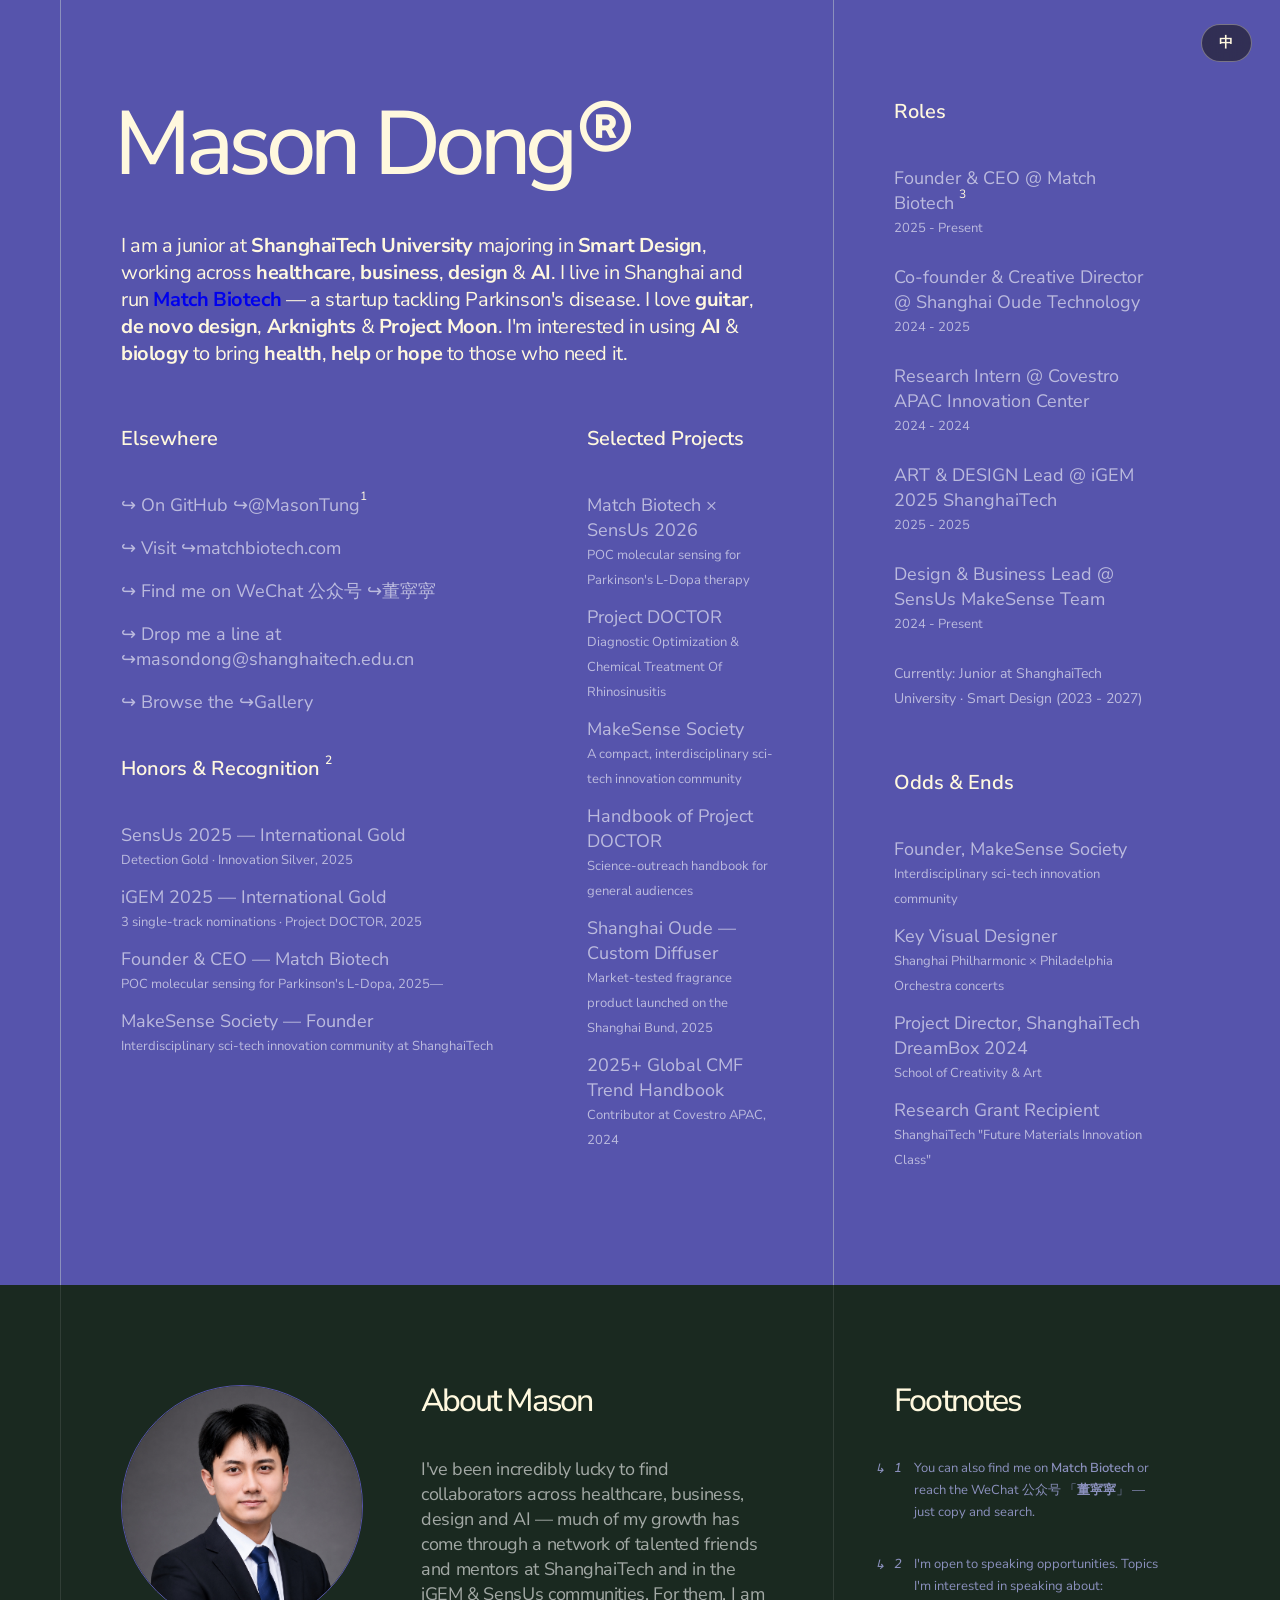
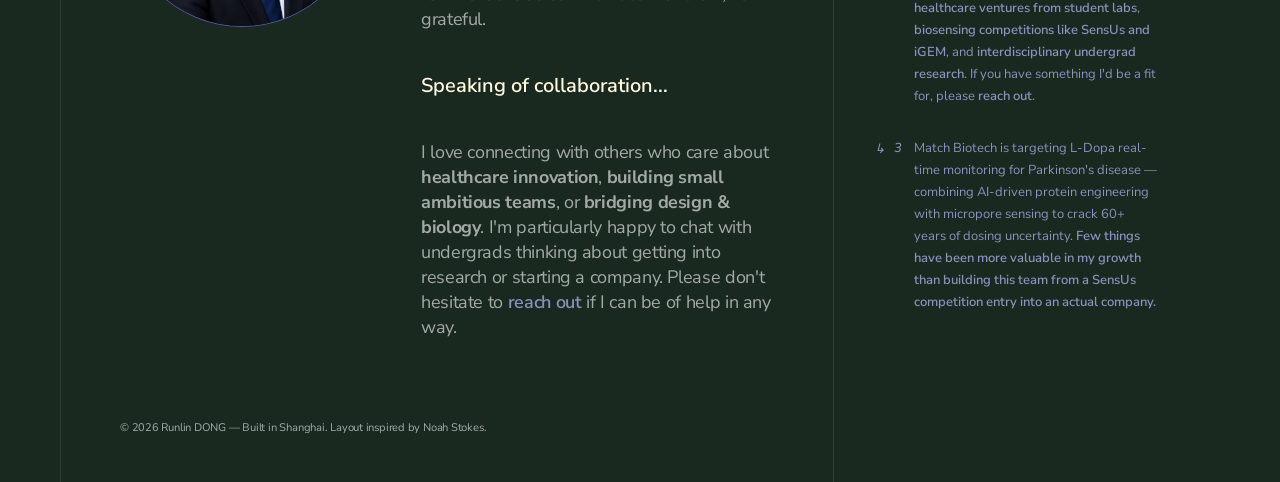
==== commit 6737a88d: "feat: add content reference file and update index.html for redirection - Introduced a new content re" ====
--- a/index.html
+++ b/index.html
@@ -1,439 +1,14 @@
 <!DOCTYPE html>
 <html lang="en">
 <head>
-  <meta charset="UTF-8" />
-  <meta name="viewport" content="width=device-width, initial-scale=1.0" />
-  <title>Mason Dong® — Designer · Founder · Student</title>
-  <meta name="description" content="Mason Dong (Runlin DONG) — ShanghaiTech junior in Smart Design. Founder & CEO of Match Biotech. SensUs 2025 Gold · iGEM 2025 International Gold." />
-  <link rel="icon" type="image/svg+xml" href="favicon.svg" />
-  <link rel="preconnect" href="https://fonts.googleapis.com" />
-  <link rel="preconnect" href="https://fonts.gstatic.com" crossorigin />
-  <link rel="stylesheet" href="https://fonts.googleapis.com/css2?family=Plus+Jakarta+Sans:ital,wght@0,300;0,400;0,500;0,600;0,700;0,800;1,400;1,500&family=JetBrains+Mono:wght@400;500&display=swap" />
-  <link rel="stylesheet" href="style.css" />
+<meta charset="UTF-8" />
+<meta http-equiv="refresh" content="0; url=CV.html" />
+<link rel="canonical" href="CV.html" />
+<title>Mason Dong® — Redirecting…</title>
+<script>window.location.replace('CV.html');</script>
+<style>body{font-family:system-ui,sans-serif;color:#666;padding:3rem;text-align:center}</style>
 </head>
 <body>
-
-  <!-- Warm ambient glow overlay (Juan Mora signature) -->
-  <div class="glow" aria-hidden="true"></div>
-
-  <!-- HERO — Juan-style full-bleed photo + 3-zone layout -->
-  <section class="hero">
-    <div class="hero-frame">
-
-      <!-- Background photo (drop a file into hero/hero-bg.jpg or .webp) -->
-      <div class="hero-bg">
-        <img class="hero-bg-img" src="hero/hero-bg.jpg" alt=""
-             onerror="this.style.display='none'" />
-        <div class="hero-bg-tint" aria-hidden="true"></div>
-      </div>
-
-      <!-- TOP BAR: logo (left) · pill nav (center) · contacts (right) -->
-      <header class="hero-topbar">
-        <a href="#" class="brand-mark">
-          <span>Mason</span><span class="brand-dot" aria-hidden="true"></span><span>Dong</span>
-        </a>
-
-        <nav class="center-pill" aria-label="Primary">
-          <a href="#about">About</a>
-          <a href="#" class="brand-icon" aria-label="Home">
-            <svg viewBox="0 0 32 24" width="22" height="16" aria-hidden="true">
-              <text x="50%" y="78%" text-anchor="middle"
-                    font-family="Plus Jakarta Sans, Inter, sans-serif"
-                    font-size="22" font-weight="700"
-                    letter-spacing="-1.5" fill="currentColor">MD</text>
-            </svg>
-          </a>
-          <a href="#work">Work</a>
-        </nav>
-
-        <ul class="hero-contacts" aria-label="Contact">
-          <li><a href="mailto:masondong@shanghaitech.edu.cn">Email</a></li>
-          <li><a href="https://github.com/MasonTung" target="_blank" rel="noopener">GitHub</a></li>
-          <li><a href="https://matchbiotech.com/" target="_blank" rel="noopener" title="Match Biotech">MatchBio</a></li>
-          <li><a href="#contact">WeChat</a></li>
-        </ul>
-      </header>
-
-      <!-- UPPER-LEFT tagline -->
-      <div class="hero-tagline-block">
-        <p>Brand &middot; Bio<br/>Design Specialist</p>
-      </div>
-
-      <!-- CENTER showcase: company logo + tagline -->
-      <div class="hero-showcase">
-        <div class="showcase-card">
-          <div class="showcase-meta-left">
-            <p class="showcase-eyebrow">CURRENT VENTURE ///</p>
-            <p class="showcase-bullets">
-              &gt; FOUNDER &amp; CEO<br/>
-              &gt; PARKINSON'S POC<br/>
-              &gt; PROTOTYPE APR 2026
-            </p>
-          </div>
-
-          <a class="showcase-logo" href="https://matchbiotech.com/" target="_blank" rel="noopener" aria-label="Match Biotech">
-            <!-- Drop logos/match-biotech.svg to replace the placeholder mark -->
-            <img src="logos/match-biotech.svg" alt="Match Biotech"
-                 onerror="this.style.display='none'; this.nextElementSibling.style.display='flex'" />
-            <span class="showcase-logo-fallback">
-              <span class="mb-mark">Match<br/>Biotech</span>
-              <span class="mb-tag">matchbiotech.com</span>
-            </span>
-          </a>
-
-          <div class="showcase-meta-right">
-            <p class="showcase-question">
-              DO YOU<br/>HAVE WHAT<br/>IT TAKES TO<br/>BUILD HEALTH?
-            </p>
-          </div>
-        </div>
-      </div>
-
-      <!-- BOTTOM: split name — Mason | Dong -->
-      <div class="hero-name-row">
-        <h1 class="hero-name-left">Mason</h1>
-        <div class="hero-name-right-wrap">
-          <h1 class="hero-name-right">Dong</h1>
-          <p class="hero-name-title">Founder &amp; CEO &middot; Designer &middot; Junior at ShanghaiTech</p>
-        </div>
-      </div>
-
-    </div>
-  </section>
-
-  <!-- 01 / ABOUT -->
-  <section class="section" id="about">
-    <div class="section-inner">
-      <header class="section-head">
-        <span class="section-num">01</span>
-        <span class="section-label">About</span>
-      </header>
-
-      <h2 class="section-title reveal">A junior in Smart Design,<br/>building things that matter.</h2>
-
-      <div class="about-grid">
-        <div class="about-text reveal delay-1">
-          <p>I work across <strong>healthcare, business, design and AI</strong> — three years, three roles: trend-research intern at <strong>Covestro APAC Innovation Center</strong>, co-founder &amp; creative director of an angel-funded fragrance startup, and now <strong>founder &amp; CEO of Match Biotech</strong>, building point-of-care molecular sensing for Parkinson's disease.</p>
-
-          <p>SensUs 2025 <em>Gold · Detection Gold · Innovation Silver</em>, and iGEM 2025 <em>International Gold</em> with 3 single-track nominations. Founder of the MakeSense Society; Design &amp; Business Lead at Match Biotech for SensUs 2026; ART &amp; DESIGN Lead for iGEM 2025 ShanghaiTech.</p>
-
-          <div class="about-coda">
-            What I care about: <strong>ownership</strong>, <strong>decisive judgment</strong>, and the bridge between research, product and people.
-          </div>
-
-          <div class="about-skills">
-            <h4>Skills</h4>
-            <span>Strategic Design</span>
-            <span>Product Definition</span>
-            <span>Leadership</span>
-            <span>Stakeholder Mapping</span>
-            <span>MVP Testing</span>
-            <span>Industrial Design</span>
-            <span>Protein Design</span>
-            <span>Vibe Coding</span>
-            <h4>Tools</h4>
-            <span>Rhino</span>
-            <span>Creo</span>
-            <span>Figma</span>
-            <span>Illustrator</span>
-            <span>Photoshop</span>
-            <span>Keyshot</span>
-            <span>PyTorch</span>
-            <span>—</span>
-          </div>
-        </div>
-
-        <div class="about-photo reveal delay-2">
-          <img src="mason-tung-avatar.jpg" alt="Portrait of Mason Dong" loading="lazy" />
-        </div>
-      </div>
-
-      <!-- Stat strip -->
-      <div class="stat-strip reveal delay-3">
-        <div class="stat">
-          <span class="stat-value">2</span>
-          <span class="stat-label">Startups<br/><em>co-founded</em></span>
-        </div>
-        <div class="stat">
-          <span class="stat-value">3</span>
-          <span class="stat-label">International<br/><em>gold medals</em></span>
-        </div>
-        <div class="stat">
-          <span class="stat-value">70<sup>+</sup></span>
-          <span class="stat-label">Designers<br/><em>managed</em></span>
-        </div>
-        <div class="stat">
-          <span class="stat-value">1k<sup>+</sup></span>
-          <span class="stat-label">Audience<br/><em>at pitches</em></span>
-        </div>
-      </div>
-    </div>
-  </section>
-
-  <!-- Wordmark divider — oversize moment -->
-  <section class="wordmark-section" aria-hidden="true">
-    <p class="wordmark">
-      <span class="light">Bridging</span>
-      <em>design</em>
-      <span class="light">×</span>
-      <em>biology</em>
-    </p>
-  </section>
-
-  <!-- 02 / CAPABILITIES (Services) -->
-  <section class="section section-cool" id="capabilities">
-    <div class="section-inner">
-      <header class="section-head">
-        <span class="section-num">02</span>
-        <span class="section-label">Capabilities</span>
-      </header>
-
-      <h2 class="section-title reveal">How I work,<br/>from frame to ship.</h2>
-
-      <div class="services">
-        <article class="service reveal">
-          <span class="service-num">01 / Strategy</span>
-          <h3 class="service-title">Strategic design &amp; product definition</h3>
-          <p class="service-desc">Deep-needs research, multi-dimensional risk assessment, MVP grayscale testing. Lock the problem before locking the form.</p>
-        </article>
-
-        <article class="service reveal">
-          <span class="service-num">02 / Org</span>
-          <h3 class="service-title">Leadership &amp; resource integration</h3>
-          <p class="service-desc">Stakeholder mapping, pitch &amp; negotiation, building small ambitious teams. Closed an angel round, led 70+ designers through three pipeline iterations.</p>
-        </article>
-
-        <article class="service reveal">
-          <span class="service-num">03 / Make</span>
-          <h3 class="service-title">Industrial design &amp; visual systems</h3>
-          <p class="service-desc">Rhino · Creo · Figma · Illustrator · Photoshop · Keyshot. From CMF research at Covestro to a working sensor prototype at Match Biotech.</p>
-        </article>
-
-        <article class="service reveal">
-          <span class="service-num">04 / AI×Bio</span>
-          <h3 class="service-title">Protein design &amp; vibe coding</h3>
-          <p class="service-desc">Protein language models, directed evolution, AI-assisted workflows. PyTorch for the heavy stuff, AI tools for the boring parts.</p>
-        </article>
-      </div>
-    </div>
-  </section>
-
-  <!-- 03 / SELECTED WORK -->
-  <section class="section" id="work">
-    <div class="section-inner">
-      <header class="section-head">
-        <span class="section-num">03</span>
-        <span class="section-label">Selected Work</span>
-      </header>
-
-      <h2 class="section-title reveal">Things I've shipped &amp; led.</h2>
-
-      <div class="work-grid">
-
-        <article class="work-card reveal">
-          <div class="work-img-wrap">
-            <div class="work-img-placeholder">Match Biotech · Prototype</div>
-          </div>
-          <div class="work-meta">
-            <h3 class="work-title">Match Biotech × SensUs 2026</h3>
-            <span class="work-num">01 / 2025—</span>
-          </div>
-          <div class="work-tags">
-            <span class="work-tag">Bio</span>
-            <span class="work-tag">Sensing</span>
-            <span class="work-tag">AI/ML</span>
-            <span class="work-tag">Founder &amp; CEO</span>
-          </div>
-          <p class="work-desc">Point-of-care molecular sensing for Parkinson's L-Dopa therapy — AI-driven protein engineering paired with micropore-sensing hardware for real-time monitoring and personalized dosing.</p>
-          <a href="https://matchbiotech.com/" target="_blank" rel="noopener" class="work-link">matchbiotech.com →</a>
-        </article>
-
-        <article class="work-card reveal delay-1">
-          <div class="work-img-wrap">
-            <div class="work-img-placeholder">Project DOCTOR · Wiki cover</div>
-          </div>
-          <div class="work-meta">
-            <h3 class="work-title">Project DOCTOR</h3>
-            <span class="work-num">02 / 2025</span>
-          </div>
-          <div class="work-tags">
-            <span class="work-tag">iGEM 2025</span>
-            <span class="work-tag">Synthetic Bio</span>
-            <span class="work-tag">ART &amp; DESIGN Lead</span>
-          </div>
-          <p class="work-desc">Diagnostic Optimization &amp; Chemical Treatment Of Rhinosinusitis — a synthetic-biology project for iGEM 2025. International Gold &middot; 3 single-track nominations.</p>
-          <a href="https://2025.igem.wiki/shanghaitech-china/index.html" target="_blank" rel="noopener" class="work-link">Wiki →</a>
-        </article>
-
-        <article class="work-card reveal">
-          <div class="work-img-wrap">
-            <div class="work-img-placeholder">MakeSense Society</div>
-          </div>
-          <div class="work-meta">
-            <h3 class="work-title">MakeSense Society</h3>
-            <span class="work-num">03 / 2025—</span>
-          </div>
-          <div class="work-tags">
-            <span class="work-tag">Community</span>
-            <span class="work-tag">Interdisciplinary</span>
-            <span class="work-tag">Founder</span>
-          </div>
-          <p class="work-desc">A compact, high-caliber, interdisciplinary innovation community at ShanghaiTech — bringing researchers and builders together on ambitious sci-tech projects.</p>
-          <a href="https://www.sohu.com/a/934091809_121124378" target="_blank" rel="noopener" class="work-link">Press coverage →</a>
-        </article>
-
-        <article class="work-card reveal delay-1">
-          <div class="work-img-wrap">
-            <div class="work-img-placeholder">Handbook · Outreach</div>
-          </div>
-          <div class="work-meta">
-            <h3 class="work-title">Handbook of Project DOCTOR</h3>
-            <span class="work-num">04 / 2025</span>
-          </div>
-          <div class="work-tags">
-            <span class="work-tag">iGEM</span>
-            <span class="work-tag">Outreach</span>
-            <span class="work-tag">Editorial &amp; Design</span>
-          </div>
-          <p class="work-desc">Science-outreach handbook introducing rhinosinusitis to general audiences, alongside Project DOCTOR's diagnostic and treatment innovations.</p>
-          <a href="#" class="work-link">PDF →</a>
-        </article>
-
-      </div>
-    </div>
-  </section>
-
-  <!-- 04 / RECOGNITION -->
-  <section class="section section-paper" id="recognition">
-    <div class="section-inner">
-      <header class="section-head">
-        <span class="section-num">04</span>
-        <span class="section-label">Recognition</span>
-      </header>
-
-      <h2 class="section-title reveal">Awards &amp;<br/>engagements.</h2>
-
-      <ul class="awards reveal delay-1">
-        <li class="award"><span class="award-medal gold">Gold</span><span class="award-name">SensUs 2025 — Global Biosensing Competition</span><span class="award-meta">International Gold · Detection Gold · Innovation Silver</span></li>
-        <li class="award"><span class="award-medal gold">Gold</span><span class="award-name">iGEM 2025 — International Genetically Engineered Machine</span><span class="award-meta">International Gold · 3 single-track nominations</span></li>
-        <li class="award"><span class="award-medal first">Nat'l 1st</span><span class="award-name">4th National College Mental Health Knowledge Competition</span><span class="award-meta">National First Prize</span></li>
-        <li class="award"><span class="award-medal silver">Silver</span><span class="award-name">4th Synthetic Biology Innovation Competition</span><span class="award-meta">National Silver</span></li>
-        <li class="award"><span class="award-medal second">Nat'l 2nd</span><span class="award-name">10th National Biomedical Engineering Innovation Design</span><span class="award-meta">National Second Prize</span></li>
-        <li class="award"><span class="award-medal second">Nat'l 2nd</span><span class="award-name">18th Cesim Global Business Simulation Challenge (China)</span><span class="award-meta">National Second Prize</span></li>
-        <li class="award"><span class="award-medal second">Nat'l 2nd</span><span class="award-name">2025 National Youth Cup Art &amp; Design Competition</span><span class="award-meta">National Second Prize</span></li>
-        <li class="award"><span class="award-medal second">2nd</span><span class="award-name">7th ShanghaiTech Innovation &amp; Entrepreneurship Competition</span><span class="award-meta">Second Prize + 2 × Honorable Mention</span></li>
-        <li class="award"><span class="award-medal">Top 3</span><span class="award-name">1st Qingyun National College Design Competition</span><span class="award-meta">Top 3 Finalist</span></li>
-        <li class="award"><span class="award-medal">5th</span><span class="award-name">2025 Shanghai Open Rowing</span><span class="award-meta">Men's 8+ 4.2 km Pursuit · 5th place</span></li>
-        <li class="award"><span class="award-medal">Hon.</span><span class="award-name">ShanghaiTech Innovation &amp; Entrepreneurship Sci-pop Competition</span><span class="award-meta">Honorable Mention</span></li>
-      </ul>
-
-      <ul class="engagements reveal delay-2">
-        <li><b>Founder, MakeSense Society</b> Interdisciplinary sci-tech innovation community at ShanghaiTech.</li>
-        <li><b>Key Visual Designer</b> Shanghai Philharmonic × Philadelphia Orchestra Joint Concerts.</li>
-        <li><b>Project Director, DreamBox 2024</b> ShanghaiTech School of Creativity &amp; Art.</li>
-        <li><b>Project Designer</b> Wenxing Village Rural Revitalization, Dali Prefecture.</li>
-        <li><b>Contracted Designer</b> Qingyun New Materials Co., Ltd.</li>
-        <li><b>Industrial Design Intern</b> Yineng Radio / 异能电台 (2024.09 – 2024.12).</li>
-        <li><b>Team Designer</b> ShanghaiTech Rowing Team.</li>
-        <li><b>League Branch Secretary</b> Dadao College Joint 2023 Cohort — 2024 Shanghai Outstanding League Branch.</li>
-        <li><b>Research Grant Recipient</b> ShanghaiTech "Future Materials Innovation Class".</li>
-        <li><b>Future Catalyst Program · Participant</b> Shanghai Bank × ShanghaiTech Innovation Incubator.</li>
-        <li><b>Public Speaking &amp; Executive Presentations</b> Audiences from dozens to 1,000+, top pitch score on multiple occasions.</li>
-        <li><b>Student Representative</b> College of Creativity &amp; Art Opening Ceremony (2023, 2024).</li>
-      </ul>
-    </div>
-  </section>
-
-  <!-- 05 / CONTACT (Footer) -->
-  <footer class="footer" id="contact">
-    <div class="footer-frame">
-      <div class="footer-inner">
-        <div class="footer-left">
-          <p class="footer-eyebrow">Let's talk</p>
-          <h2 class="footer-cta">
-            Healthcare innovation? Building a small, ambitious team? Bridging design &amp; biology?
-            <a href="mailto:masondong@shanghaitech.edu.cn">Drop me a line.</a>
-          </h2>
-
-          <ul class="footer-contacts">
-            <li>
-              <span class="label">Email</span>
-              <a href="mailto:masondong@shanghaitech.edu.cn">masondong@shanghaitech.edu.cn</a>
-            </li>
-            <li>
-              <span class="label">GitHub</span>
-              <a href="https://github.com/MasonTung" target="_blank" rel="noopener">github.com/MasonTung ↗</a>
-            </li>
-            <li>
-              <span class="label">Company</span>
-              <a href="https://matchbiotech.com/" target="_blank" rel="noopener">matchbiotech.com ↗</a>
-            </li>
-            <li>
-              <span class="label">WeChat 公众号</span>
-              <button type="button" id="wechat-btn" data-wechat="董寜寜" title="Click to copy">董寜寜 ⎘</button>
-            </li>
-            <li>
-              <span class="label">CV</span>
-              <a href="CV.html">Minimal view ↗</a>
-            </li>
-          </ul>
-        </div>
-
-        <div>
-          <p class="footer-name">Mason<br/>Dong<sup>®</sup></p>
-        </div>
-      </div>
-
-      <div class="footer-bottom">
-        <span class="footer-meta">© 2026 Runlin DONG · Built in Shanghai</span>
-        <span class="footer-meta">Love is the key.</span>
-      </div>
-    </div>
-  </footer>
-
-  <!-- Toast for clipboard feedback -->
-  <div class="toast" id="toast" role="status" aria-live="polite"></div>
-
-  <script>
-    // Scroll-reveal — adds .shown to .reveal elements when in view
-    const io = new IntersectionObserver((entries) => {
-      entries.forEach(entry => {
-        if (entry.isIntersecting) {
-          entry.target.classList.add('shown');
-          io.unobserve(entry.target);
-        }
-      });
-    }, { threshold: 0.12 });
-    document.querySelectorAll('.reveal').forEach(el => io.observe(el));
-
-    // WeChat 公众号 click-to-copy
-    (function () {
-      const btn = document.getElementById('wechat-btn');
-      const toast = document.getElementById('toast');
-      let tid;
-      function show(msg) {
-        if (!toast) return;
-        toast.textContent = msg;
-        toast.classList.add('show');
-        clearTimeout(tid);
-        tid = setTimeout(() => toast.classList.remove('show'), 2600);
-      }
-      if (!btn) return;
-      btn.addEventListener('click', async () => {
-        const name = btn.dataset.wechat;
-        let ok = false;
-        try { await navigator.clipboard.writeText(name); ok = true; }
-        catch (_) {
-          const ta = document.createElement('textarea');
-          ta.value = name; ta.style.position = 'fixed'; ta.style.opacity = '0';
-          document.body.appendChild(ta); ta.select();
-          try { ok = document.execCommand('copy'); } catch (_) {}
-          document.body.removeChild(ta);
-        }
-        show(ok ? `已复制公众号「${name}」· 请在微信中搜索`
-                : `公众号「${name}」· 请在微信中搜索`);
-      });
-    })();
-  </script>
+<p>Redirecting to <a href="CV.html">CV.html</a>…</p>
 </body>
 </html>
